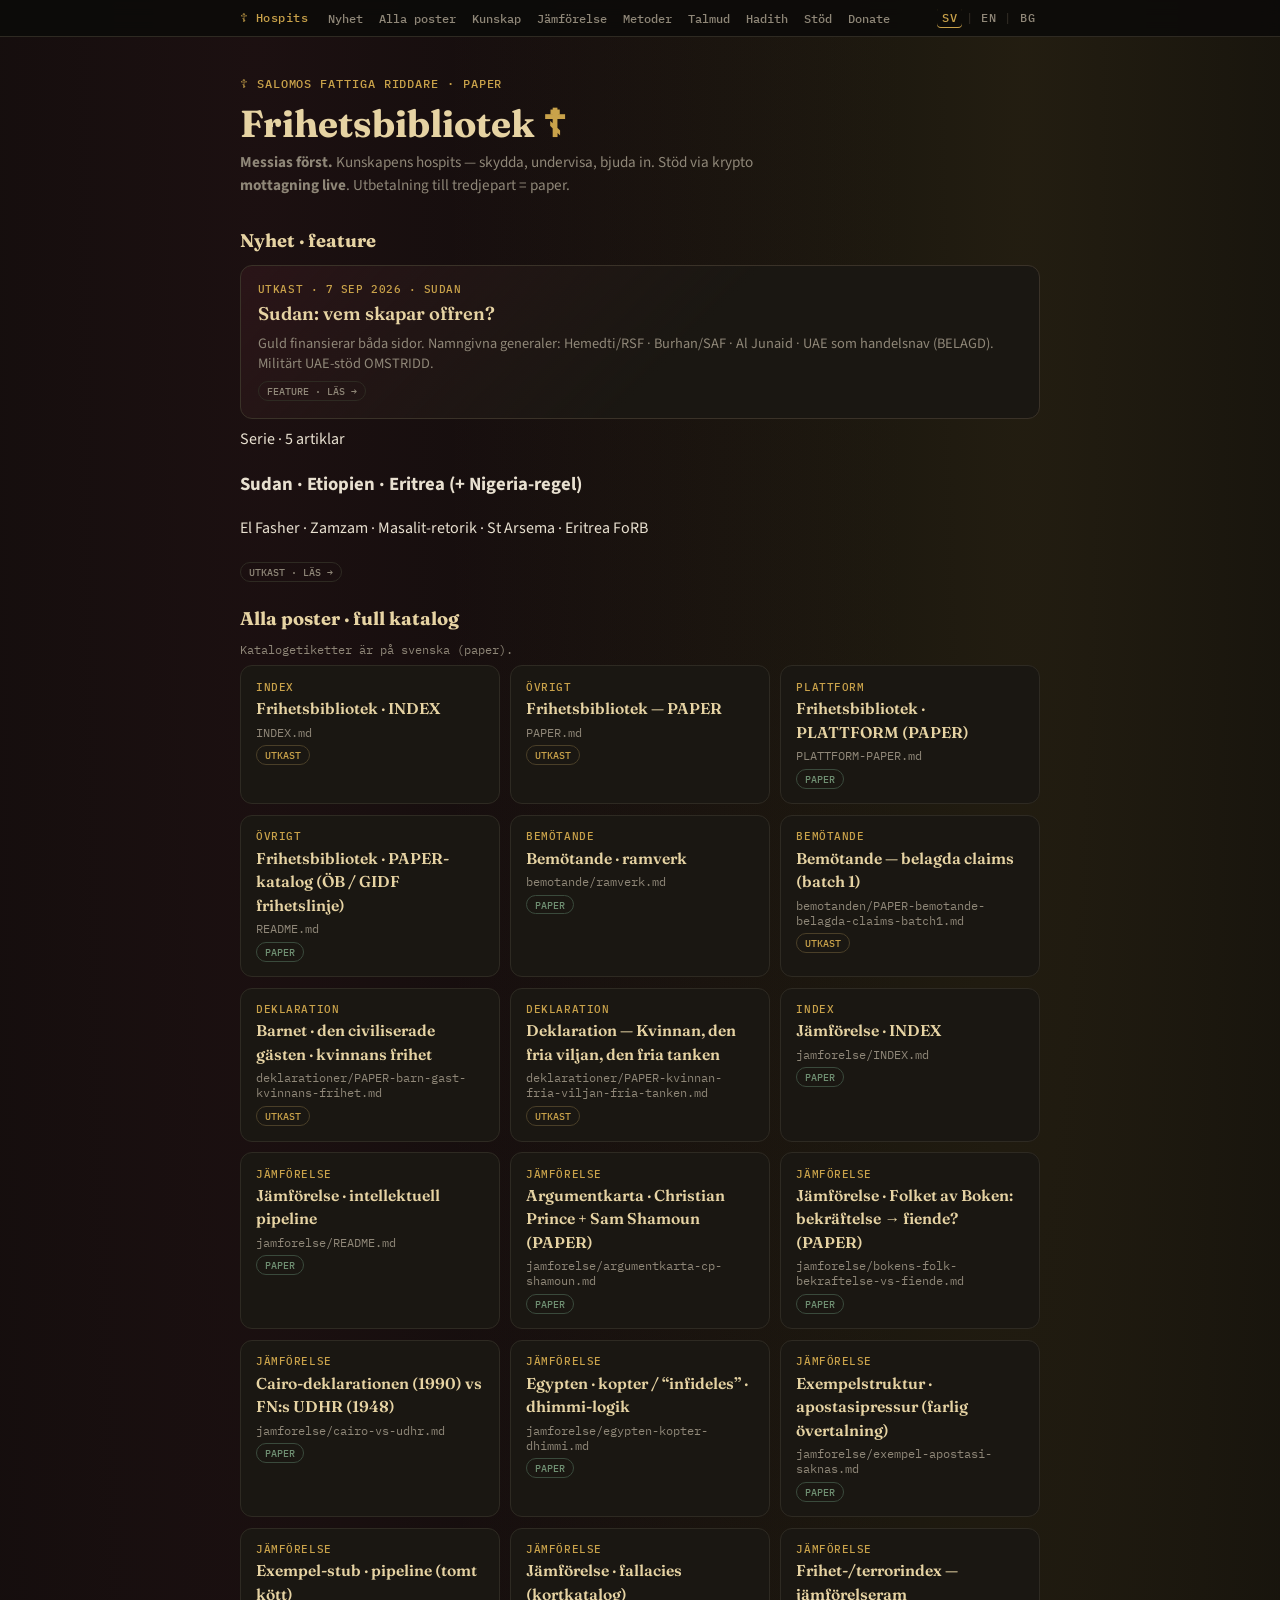
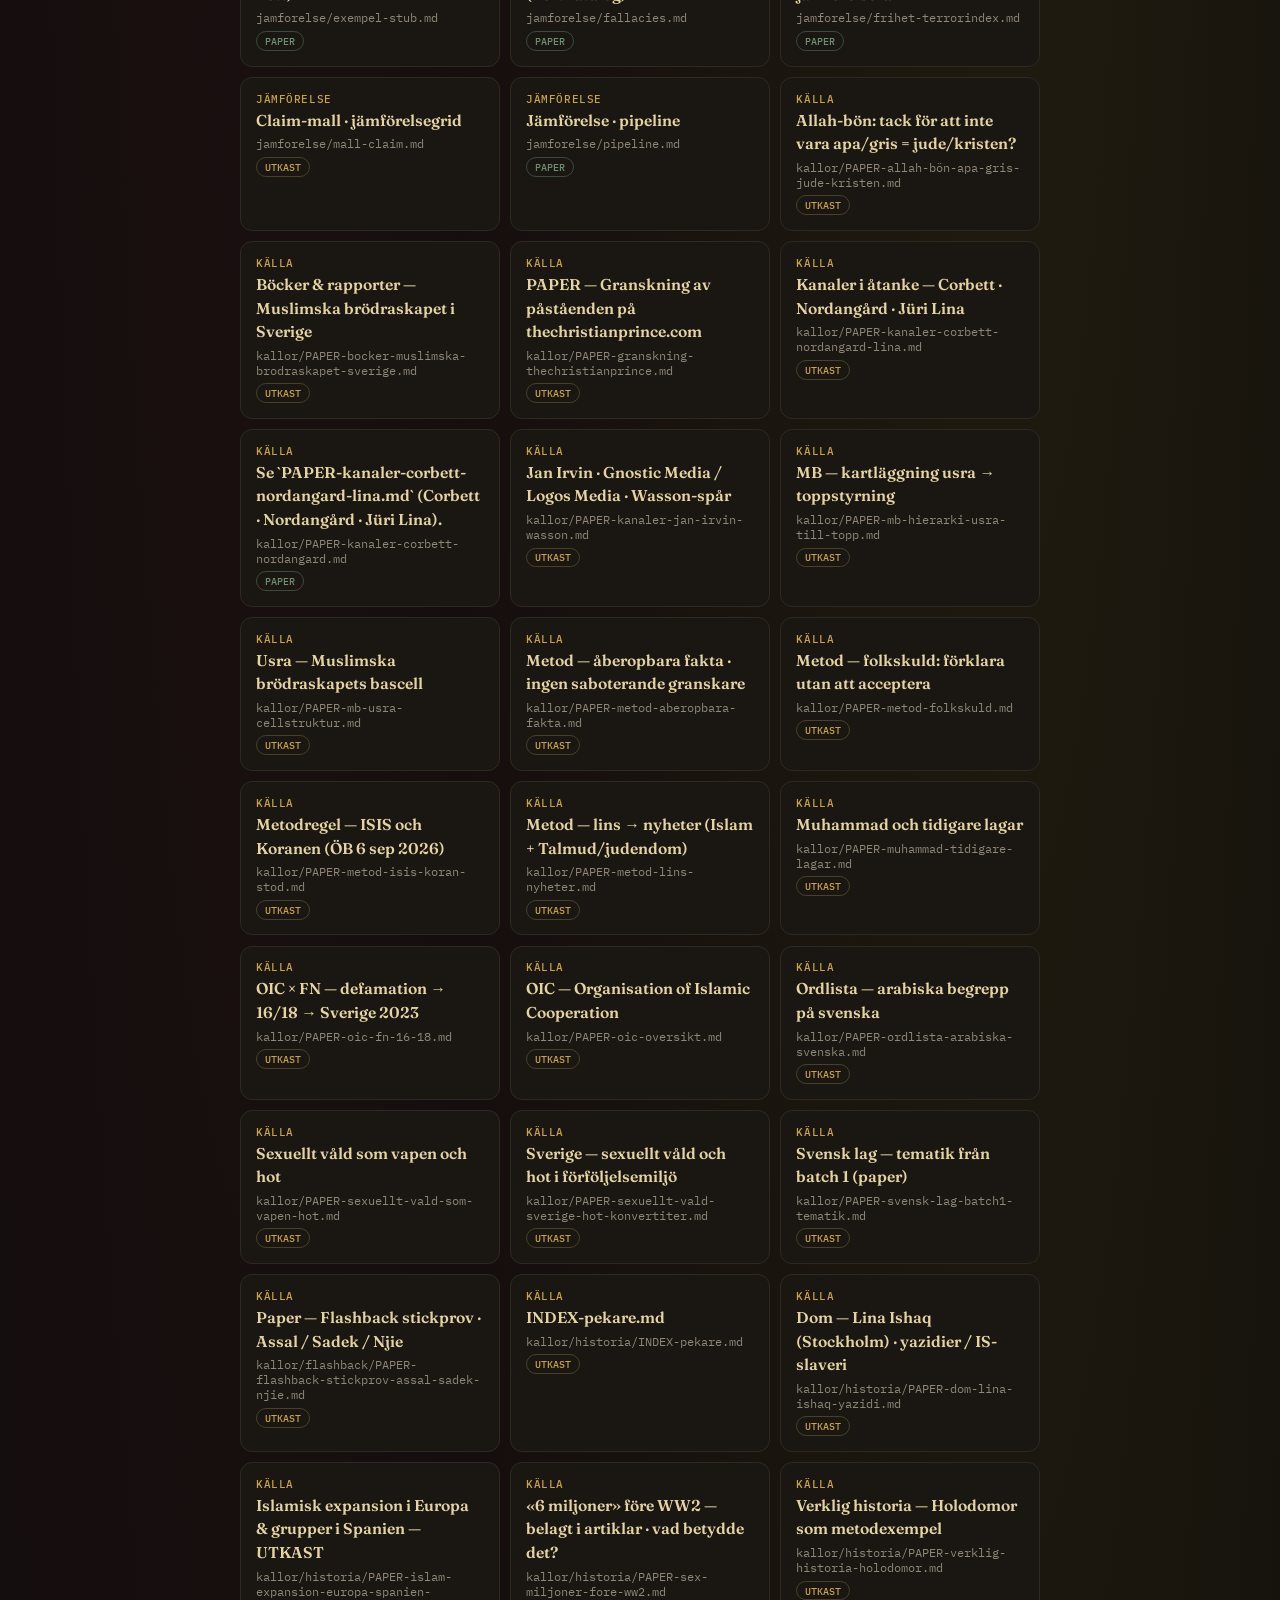
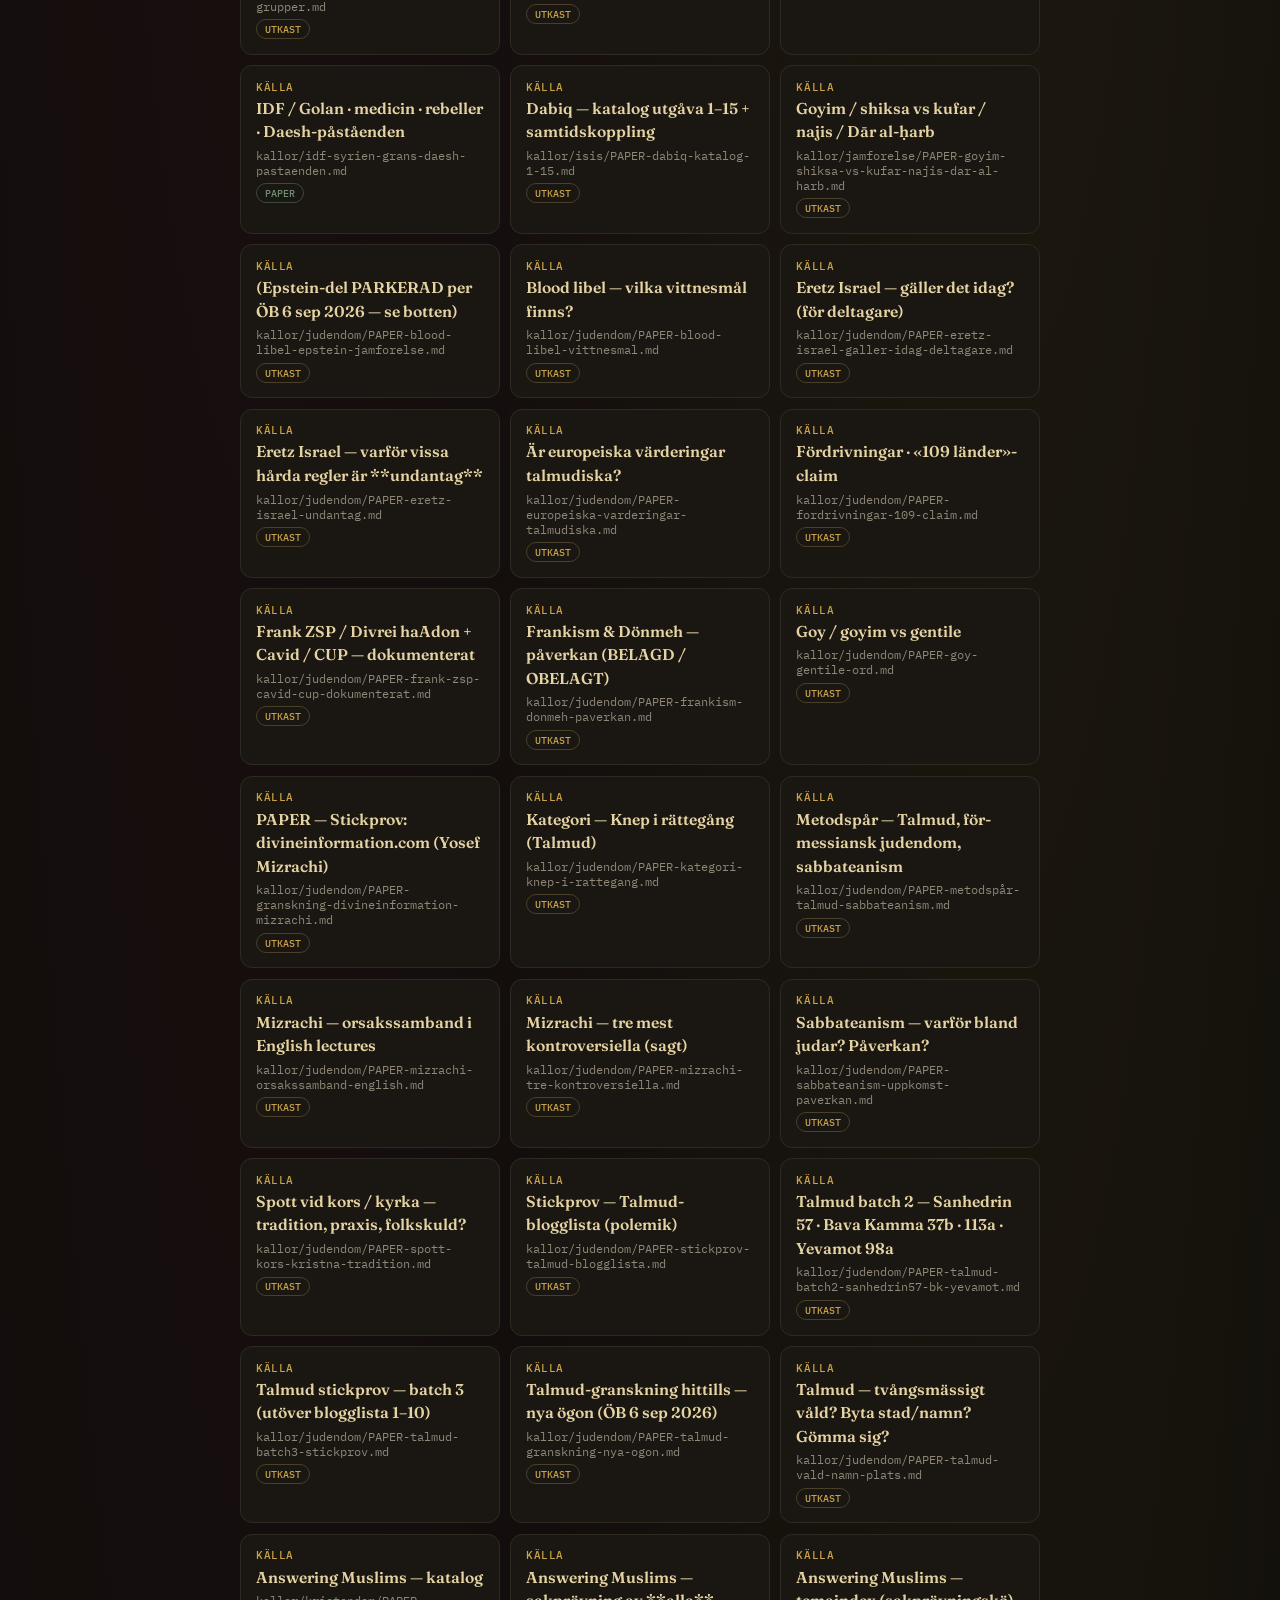
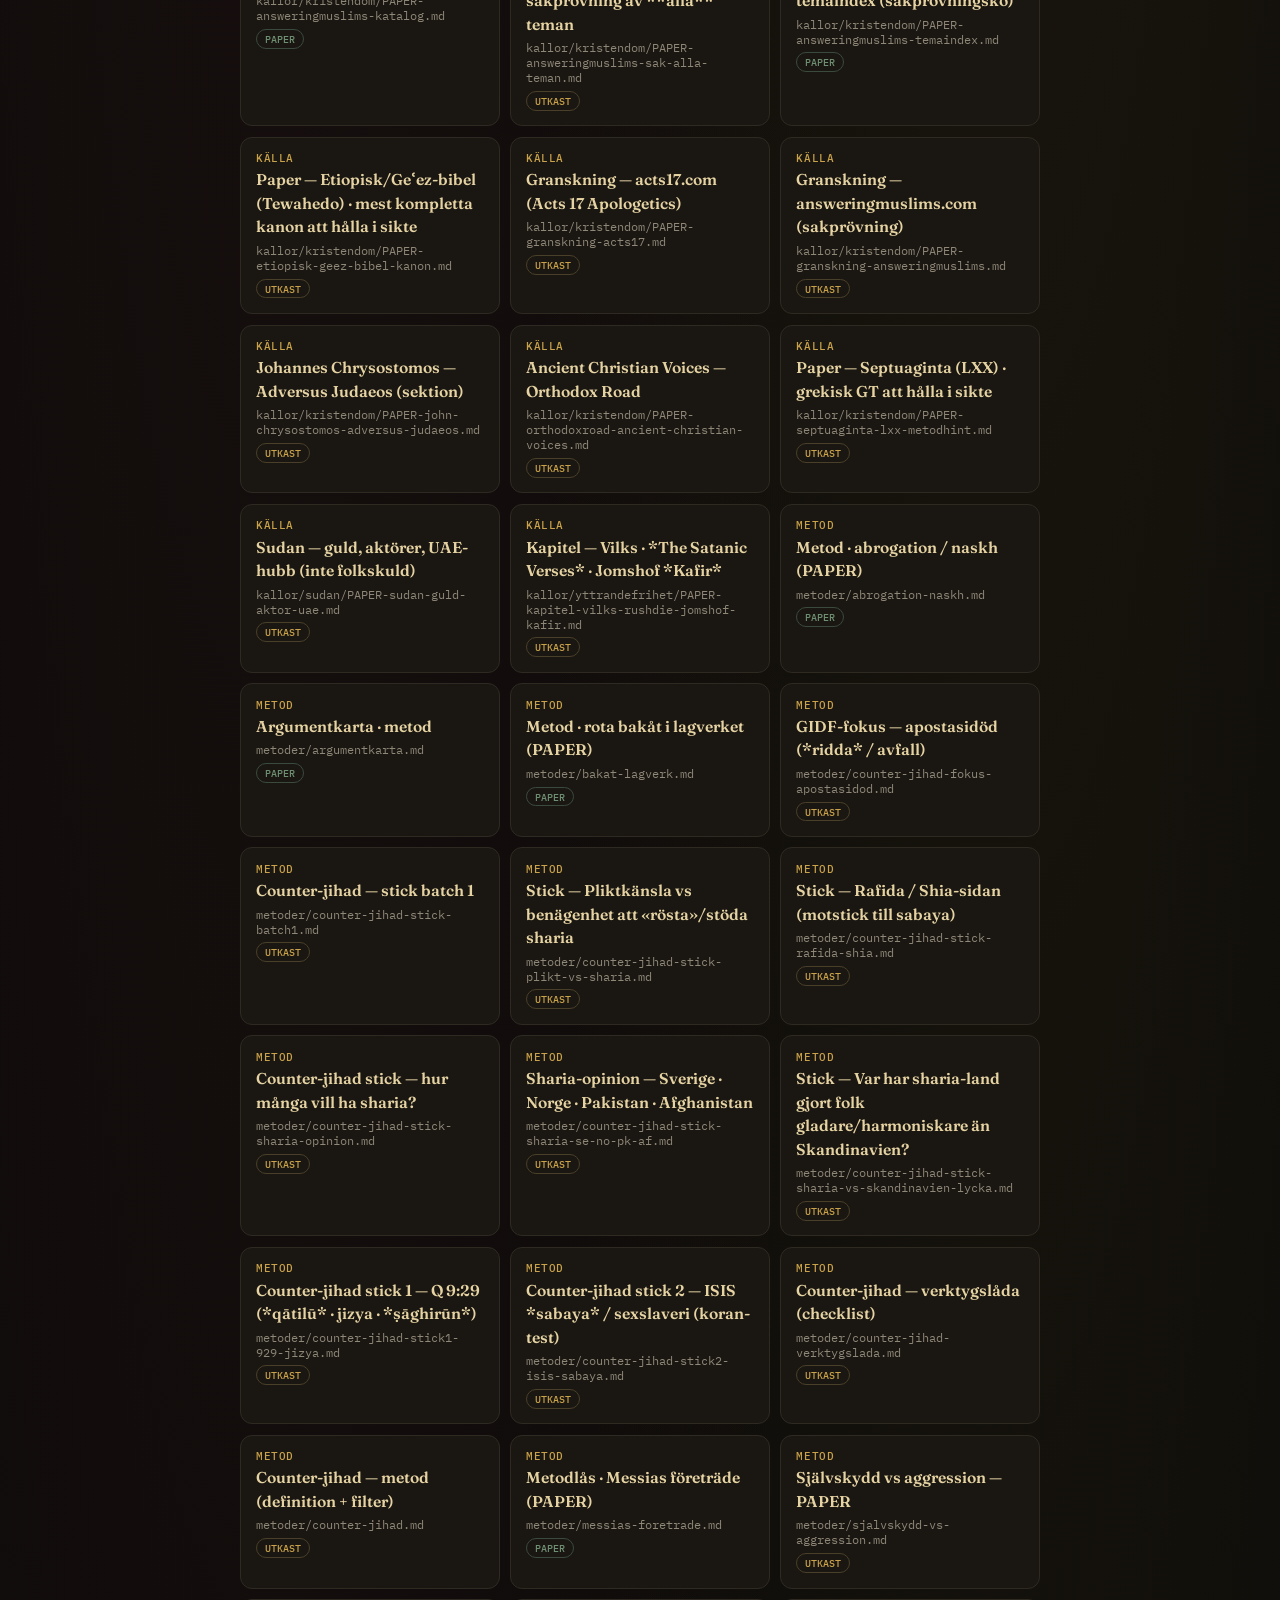
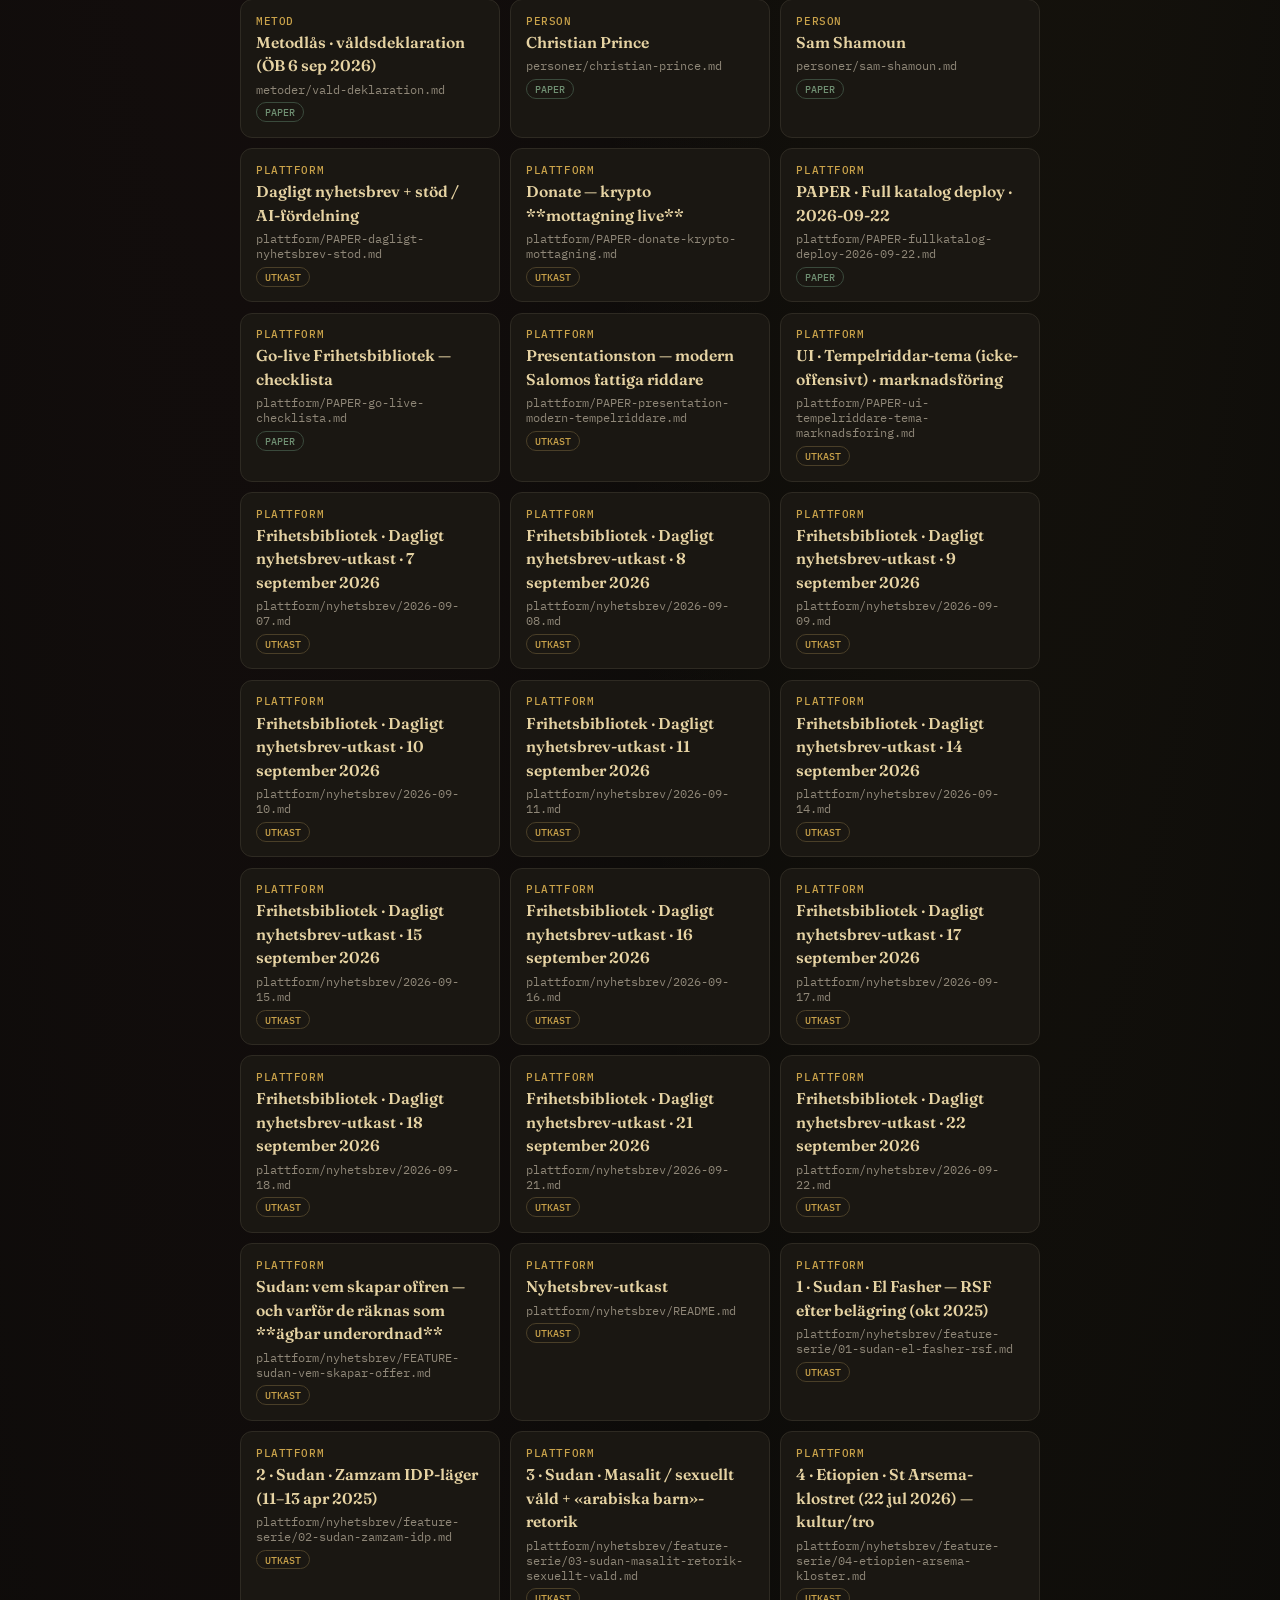
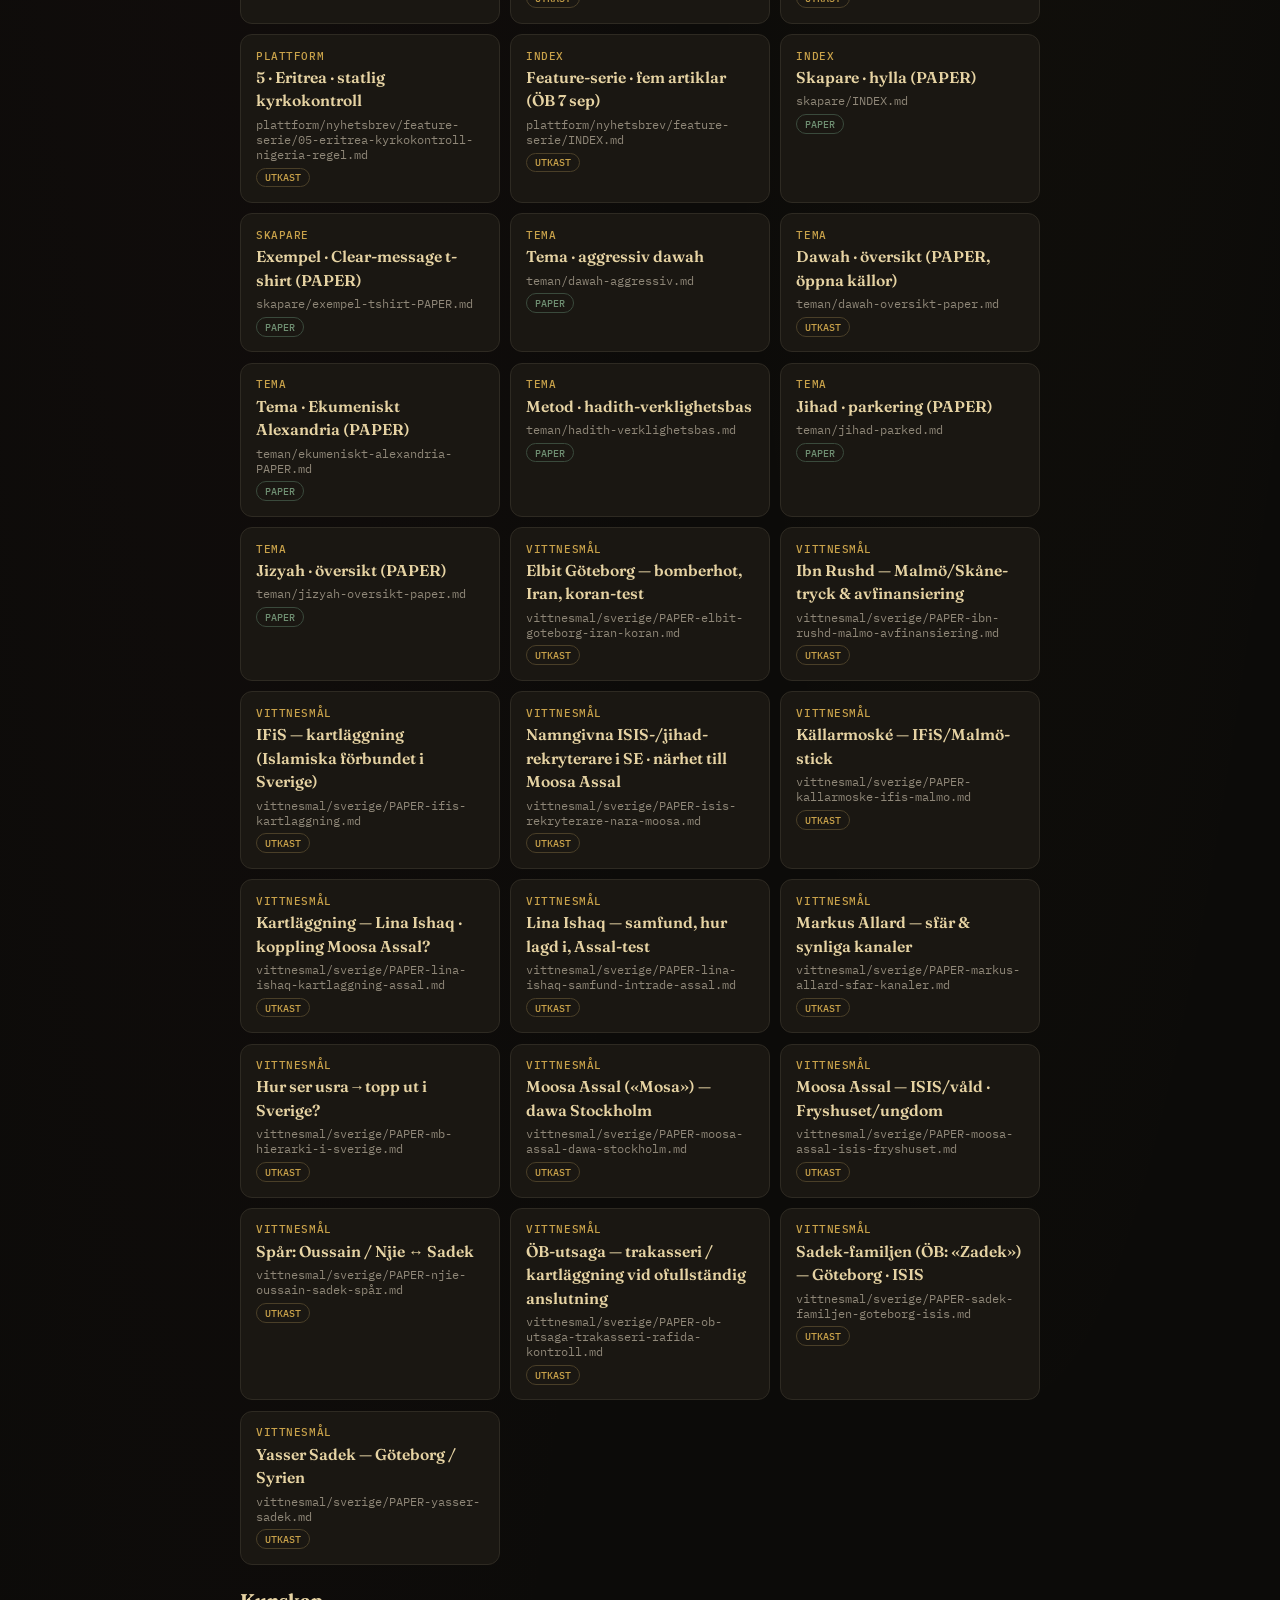
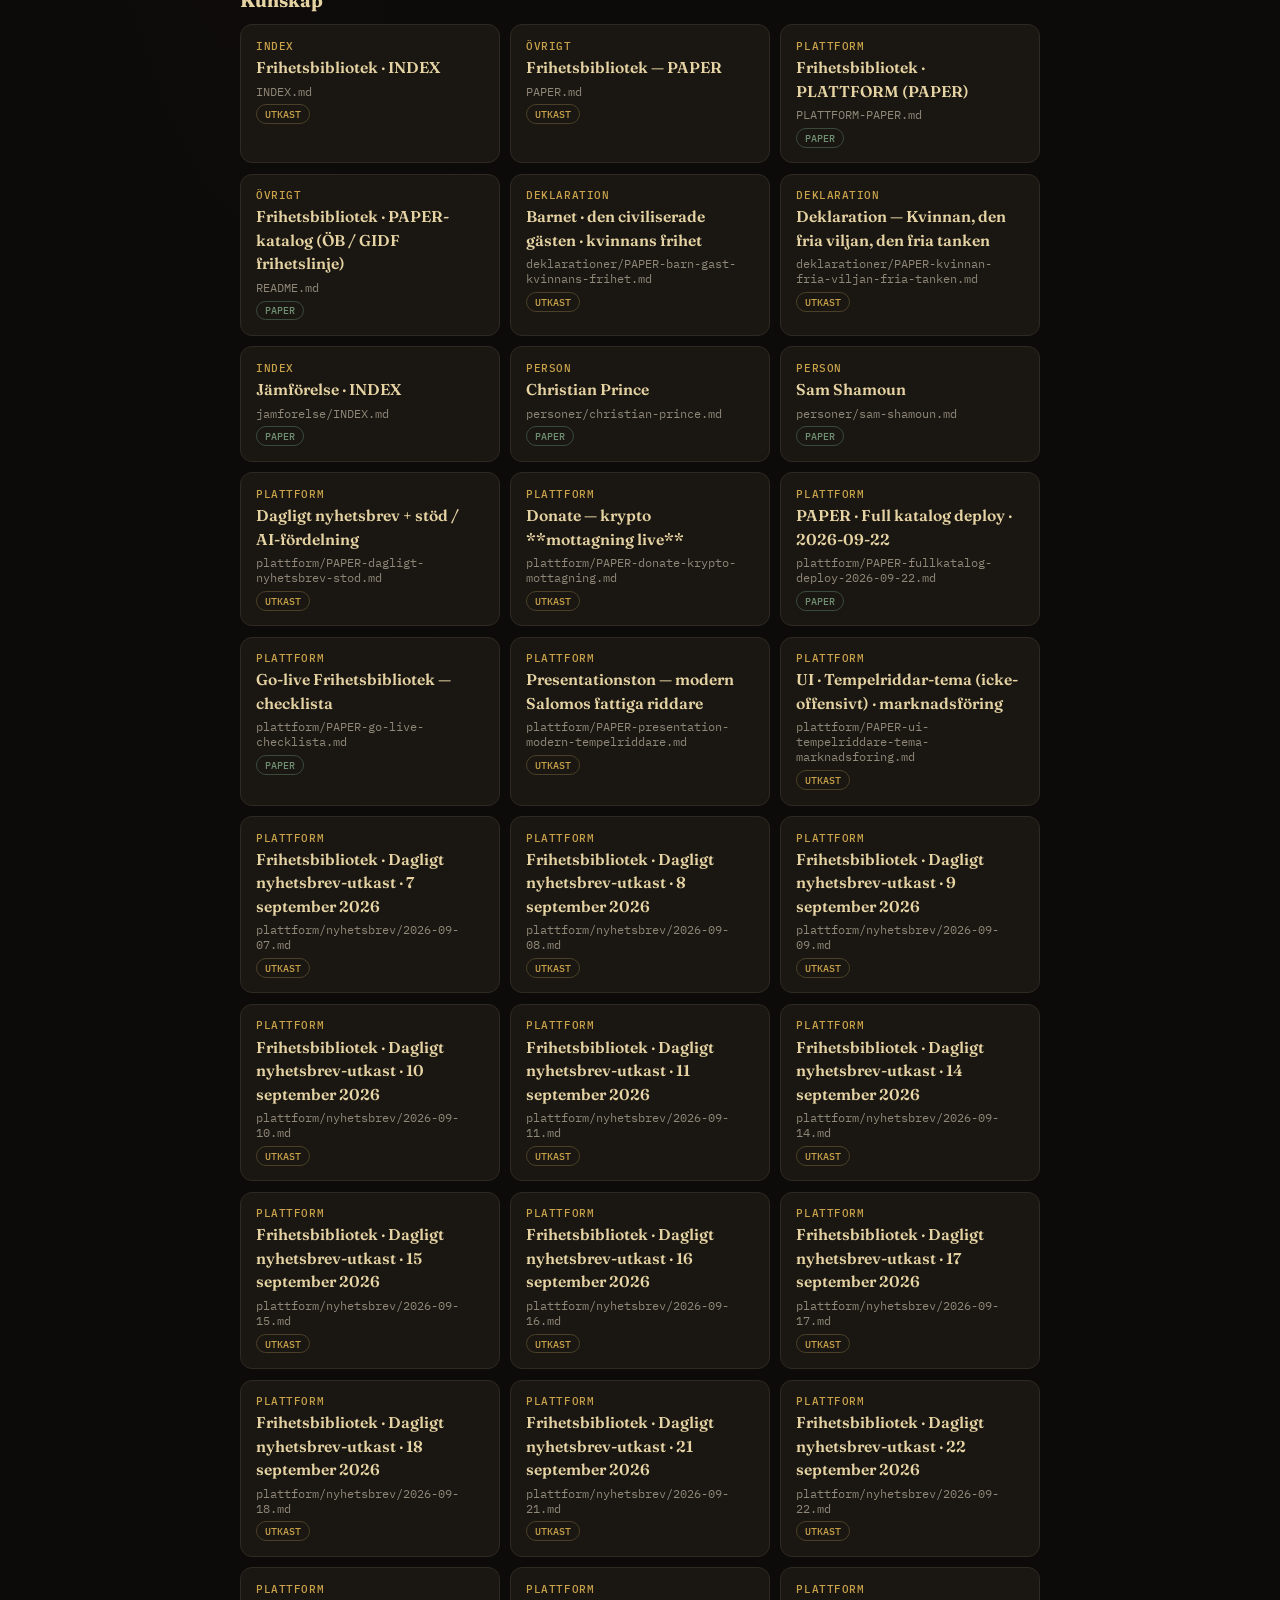
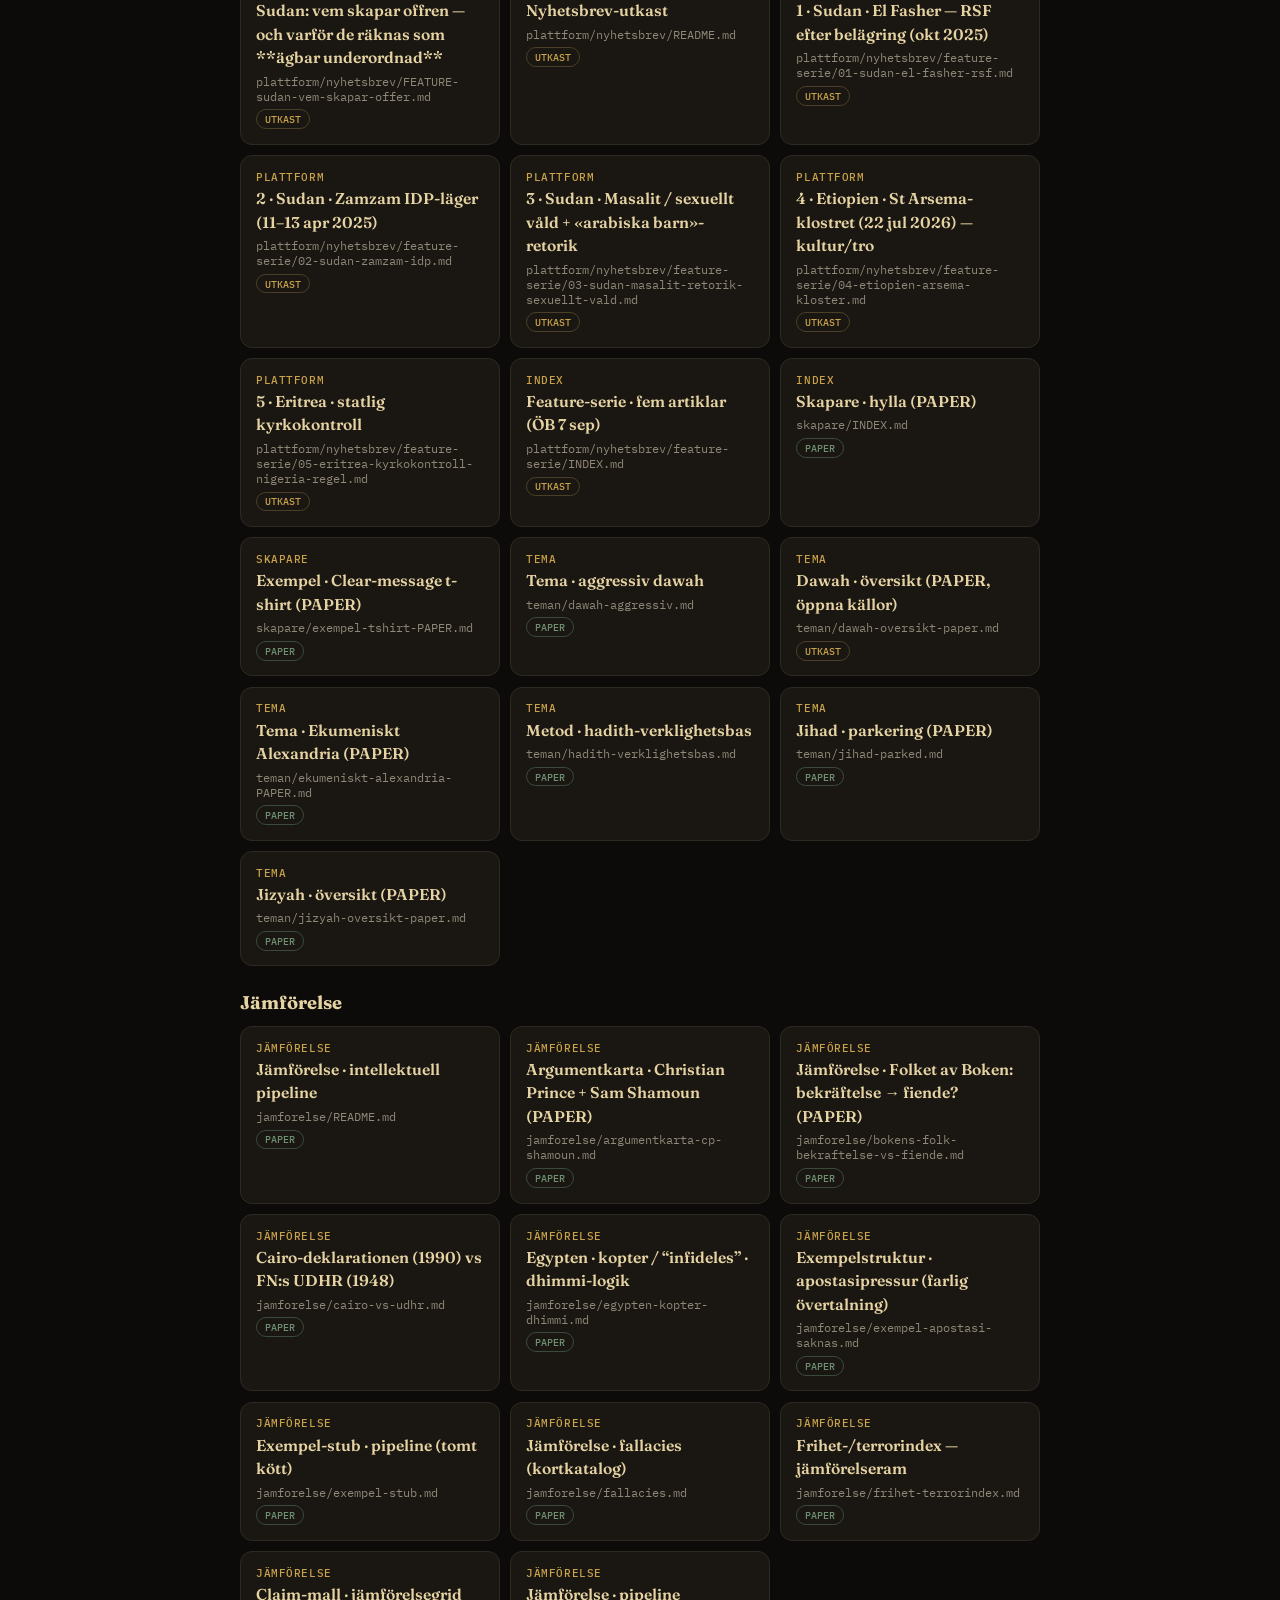
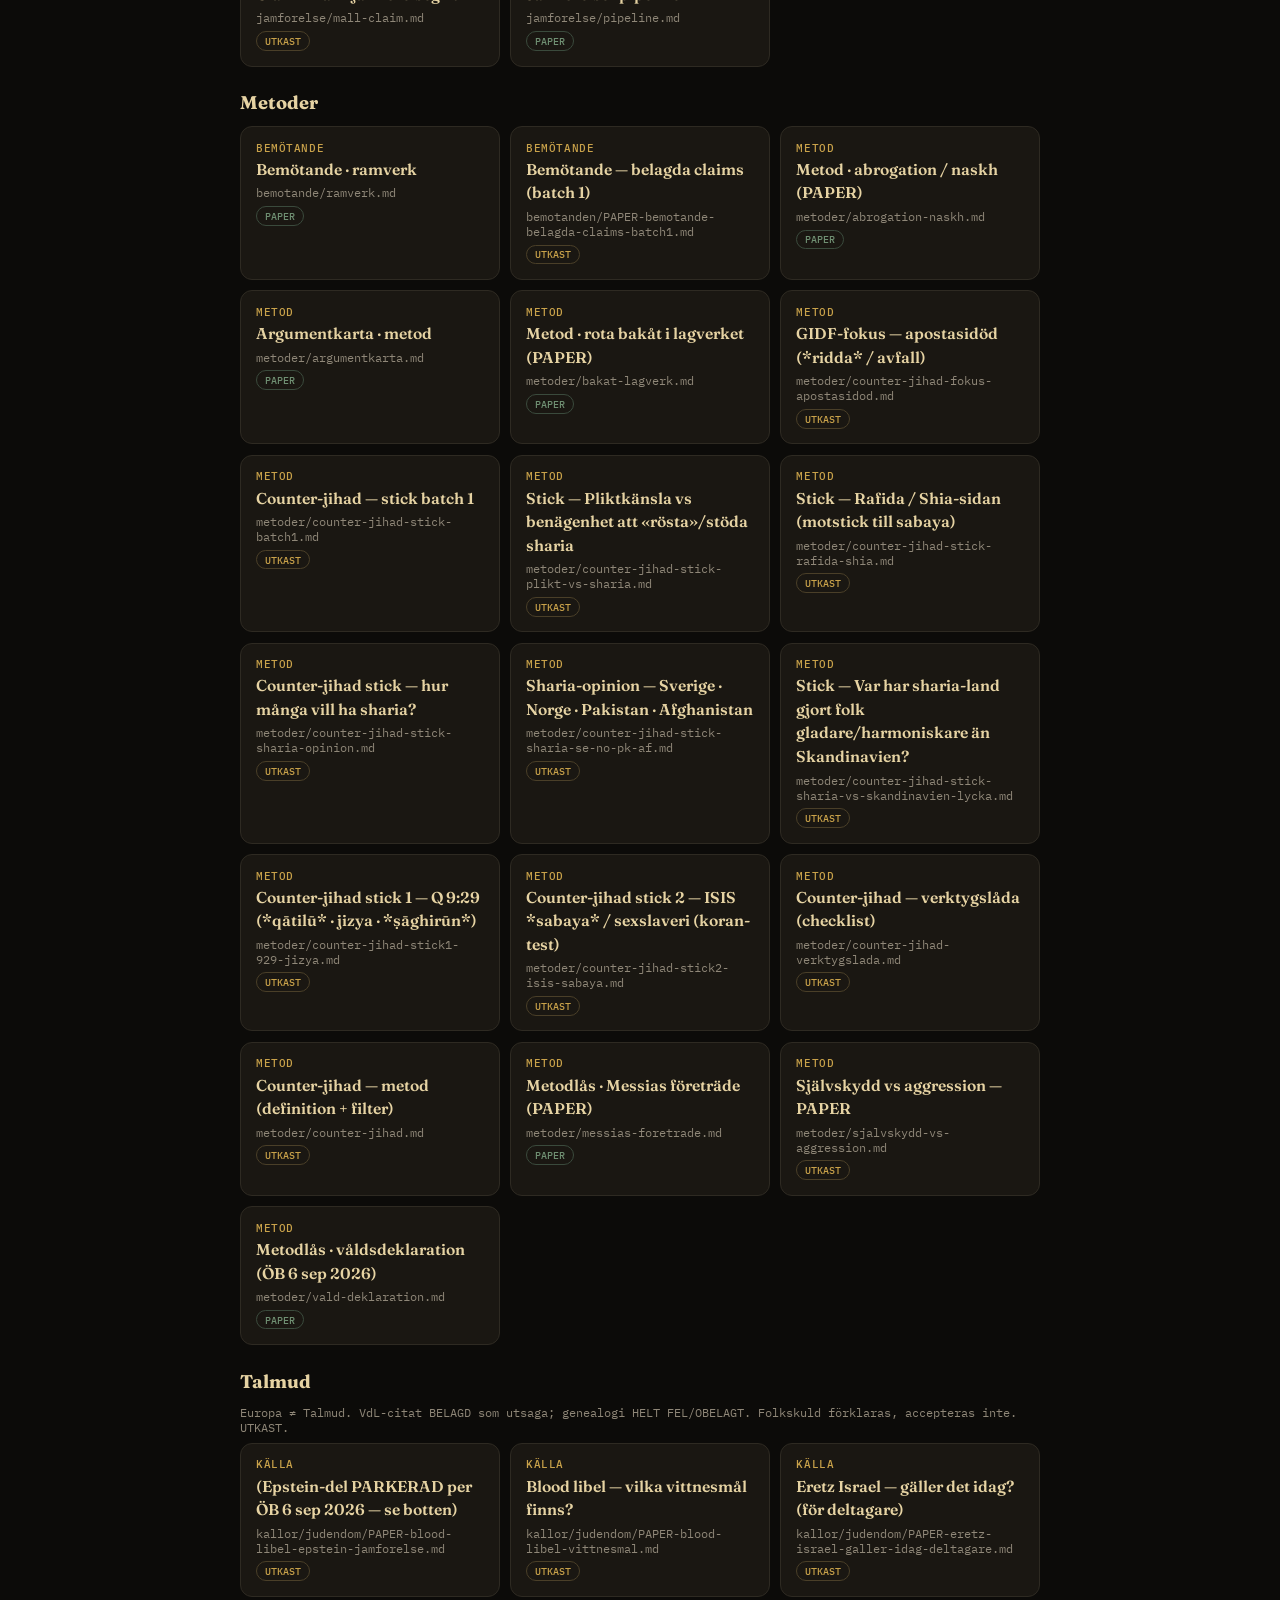
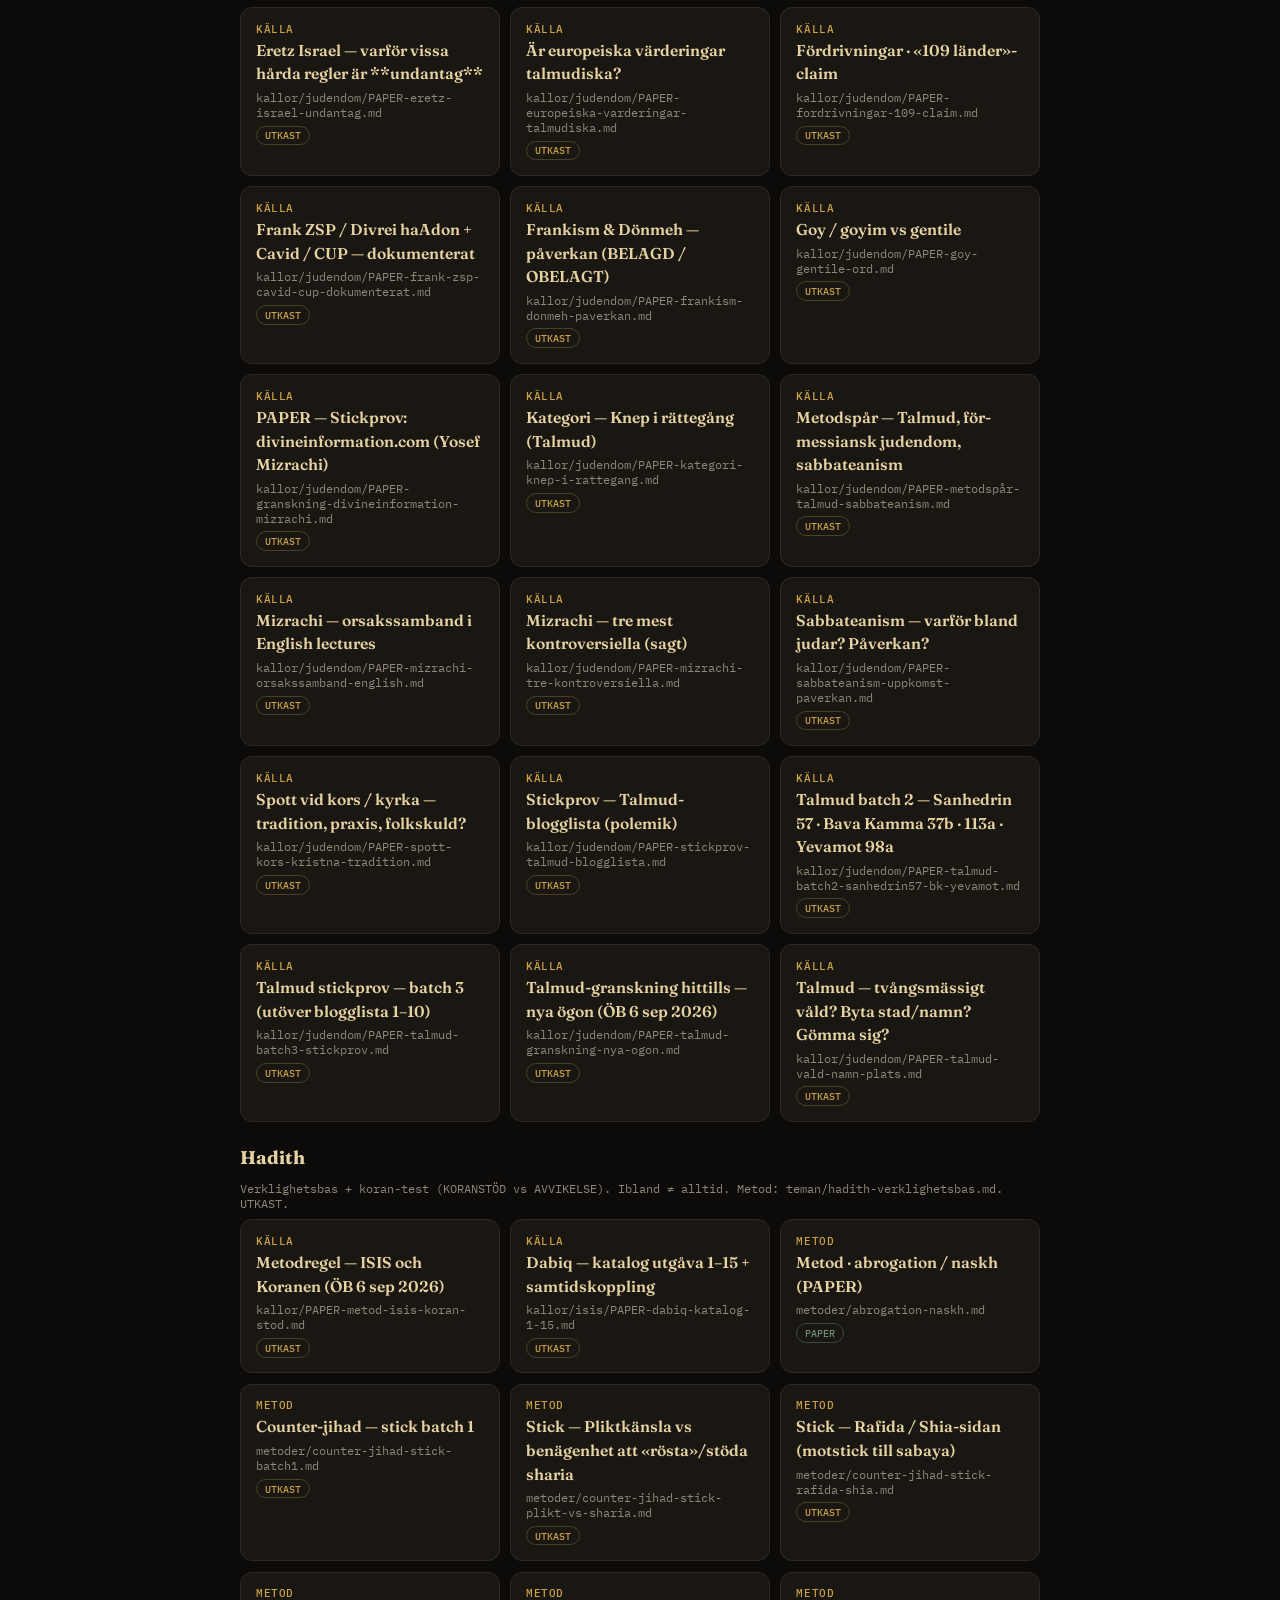
==== index.html @ 37bbaf96 "Add Talmud and Hadith nav sections with SV|EN|BG chrome Deploy #talmud/#hadith grids and i18n keys; " ====
<!DOCTYPE html>
<html lang="sv">
<head>
  <meta charset="UTF-8" />
  <meta name="viewport" content="width=device-width, initial-scale=1" />
  <title data-i18n-doc="doc.title">Frihetsbibliotek · Hospits · PAPER</title>
  <meta name="description" data-i18n-content="meta.description" content="Kunskapens hospits — Messias först. Salomos fattiga riddare. Krypto-mottagning live (BTC/ETH/LTC). Utbetalning till tredjepart paper." />
  <link href="https://fonts.googleapis.com/css2?family=Fraunces:opsz,wght@9..144,600;700&family=IBM+Plex+Mono:wght@400;500&family=Source+Sans+3:wght@400;600&display=swap" rel="stylesheet" />
  <style>
    :root {
      --bg:#0c0b09; --stone:#17150f; --card:#1a1712; --gold:#c9a24a; --gold-soft:#e6d3a3;
      --ink:#e8e0d0; --mute:#8f8778; --line:#2e2a22; --wine:#5c2430; --ok:#6f8f72; --danger:#b85a4a;
    }
    * { box-sizing: border-box; }
    body {
      margin:0; color:var(--ink);
      font:400 16px/1.5 "Source Sans 3", sans-serif;
      background:
        radial-gradient(ellipse at 20% 0%, rgba(92,36,48,.2), transparent 45%),
        radial-gradient(ellipse at 80% 0%, rgba(201,162,74,.12), transparent 40%),
        var(--bg);
      padding-bottom:3rem;
    }
    a { color:var(--gold-soft); text-decoration:none; }
    a:hover { text-decoration:underline; }
    .stamp { font:500 .72rem "IBM Plex Mono", monospace; color:var(--gold); letter-spacing:.08em; text-transform:uppercase; }
    h1 { font-family:Fraunces,serif; color:var(--gold-soft); margin:.25rem 0; font-size:clamp(1.7rem,4vw,2.35rem); line-height:1.1; }
    h2 { font-family:Fraunces,serif; color:var(--gold-soft); font-size:1.15rem; margin:0 0 .6rem; }
    .mute,.lede { color:var(--mute); }
    .lede { max-width:36rem; margin:.45rem 0 0; font-size:.95rem; }
    nav.top { position:sticky; top:0; z-index:20; backdrop-filter:blur(8px); background:rgba(12,11,9,.92); border-bottom:1px solid var(--line); }
    nav.top .inner { max-width:52rem; margin:0 auto; padding:.5rem 1rem; display:flex; gap:.5rem 1rem; align-items:center; flex-wrap:wrap; }
    nav.top .brand { font:500 .75rem "IBM Plex Mono", monospace; color:var(--gold); letter-spacing:.04em; margin-right:.25rem; }
    nav.top a { font:500 .78rem "IBM Plex Mono", monospace; color:var(--mute); }
    nav.top a:hover { color:var(--gold-soft); text-decoration:none; }
    .lang-switch {
      margin-left:auto; display:inline-flex; align-items:center; gap:.15rem;
      font:500 .72rem "IBM Plex Mono", monospace; letter-spacing:.04em;
    }
    .lang-sep { color:var(--line); user-select:none; padding:0 .05rem; }
    .lang-btn {
      background:transparent; border:0; color:var(--mute); cursor:pointer;
      font:inherit; letter-spacing:.06em; padding:.15rem .3rem; border-radius:4px;
    }
    .lang-btn:hover { color:var(--gold-soft); }
    .lang-btn.is-active { color:var(--gold); box-shadow:inset 0 -1px 0 var(--gold); }
    .hero, section.block { max-width:52rem; margin:0 auto; padding:1.4rem 1rem 0; }
    .hero { padding-top:1.75rem; padding-bottom:.5rem; }
    .ox { color:var(--gold); }
    .grid { display:grid; gap:.65rem; grid-template-columns:repeat(auto-fill,minmax(15rem,1fr)); margin-top:.35rem; }
    article.card {
      background:var(--card); border:1px solid var(--line); border-radius:12px;
      padding:.85rem .95rem; min-height:5.5rem;
    }
    article.card .typ { font:500 .68rem "IBM Plex Mono", monospace; color:var(--gold); letter-spacing:.05em; text-transform:uppercase; }
    article.card h3 { font-family:Fraunces,serif; color:var(--gold-soft); font-size:.98rem; margin:.2rem 0 .25rem; font-weight:600; }
    article.card p { margin:0; color:var(--mute); font-size:.86rem; }
    .meta { font:400 .72rem "IBM Plex Mono", monospace !important; }
    .badge {
      display:inline-block; margin-top:.35rem; border:1px solid var(--line);
      color:var(--mute); border-radius:999px; padding:.12rem .5rem;
      font:500 .65rem "IBM Plex Mono", monospace;
    }
    .badge.paper { color:var(--ok); border-color:#3a4a3c; }
    .badge.utkast { color:var(--gold); border-color:#4a3f28; }
    .empty { color:var(--mute); font-size:.88rem; }
    footer.site { max-width:52rem; margin:2rem auto 0; padding:1rem; border-top:1px solid var(--line); color:var(--mute); font-size:.8rem; }
    footer.site .stamp { margin-bottom:.35rem; }
    .katalog-note { font:400 .72rem "IBM Plex Mono", monospace; color:var(--mute); margin:.15rem 0 .5rem; }

    a.feature-card { display:block; text-decoration:none; color:inherit; }
    a.feature-card:hover { border-color:var(--gold); text-decoration:none; }
    a.feature-card:hover h3 { text-decoration:underline; }
    .feature-wrap { margin-top:.5rem; }
    article.card.feature {
      border-color:#3a3228; background:linear-gradient(135deg, rgba(92,36,48,.22), var(--card) 55%);
      min-height:auto; padding:1rem 1.05rem;
    }
    article.card.feature h3 { font-size:1.15rem; margin:.25rem 0 .4rem; }
    article.card.feature p { font-size:.9rem; line-height:1.45; }
  </style>
</head>
<body>
  <nav class="top" data-i18n-aria="nav.aria" aria-label="Navigering">
    <div class="inner">
      <span class="brand" data-i18n="nav.brand">☦ Hospits</span>
      <a href="frihet-sudan-guld.html" data-i18n="nav.nyhet">Nyhet</a>
      <a href="#alla-poster" data-i18n="nav.alla">Alla poster</a>
      <a href="#kunskap" data-i18n="nav.kunskap">Kunskap</a>
      <a href="#jamforelse" data-i18n="nav.jamforelse">Jämförelse</a>
      <a href="#metoder" data-i18n="nav.metoder">Metoder</a>
      <a href="#talmud" data-i18n="nav.talmud">Talmud</a>
      <a href="#hadith" data-i18n="nav.hadith">Hadith</a>
      <a href="#stod" data-i18n="nav.stod">Stöd</a>
      <a href="#donate" data-i18n="nav.donate">Donate</a>
    </div>
  </nav>

  <header class="hero">
    <p class="stamp" data-i18n="hero.stamp">☦ Salomos fattiga riddare · PAPER</p>
    <h1><span data-i18n="hero.title">Frihetsbibliotek</span> <span class="ox">☦</span></h1>
    <p class="lede" data-i18n-html="hero.lede"><b>Messias först.</b> Kunskapens hospits — skydda, undervisa, bjuda in. Stöd via krypto <b>mottagning live</b>. Utbetalning till tredjepart = paper.</p>
  </header>

  <section class="block feature-wrap" id="nyhet">
    <h2 data-i18n="section.nyhet">Nyhet · feature</h2>
    <a class="feature-card" href="frihet-sudan-guld.html">
      <article class="card feature">
        <div class="typ" data-i18n="feature.typ">UTKAST · 7 sep 2026 · Sudan</div>
        <h3 data-i18n="feature.title">Sudan: vem skapar offren?</h3>
        <p data-i18n="feature.body">Guld finansierar båda sidor. Namngivna generaler: Hemedti/RSF · Burhan/SAF · Al Junaid · UAE som handelsnav (BELAGD). Militärt UAE-stöd OMSTRIDD.</p>
        <span class="badge" data-i18n="feature.badge">FEATURE · LÄS →</span>
      </article>
    </a>
    <a class="feature-card" href="feature/index.html" style="margin-top:.5rem;display:block">
      <div class="typ" data-i18n="series.typ">Serie · 5 artiklar</div>
      <h3 data-i18n="series.title">Sudan · Etiopien · Eritrea (+ Nigeria-regel)</h3>
      <p data-i18n="series.body">El Fasher · Zamzam · Masalit-retorik · St Arsema · Eritrea FoRB</p>
      <span class="badge" data-i18n="series.badge">UTKAST · LÄS →</span>
    </a>
  </section>

  <section class="block" id="alla-poster">
    <h2 data-i18n="section.alla">Alla poster · full katalog</h2>
    <p class="katalog-note" data-i18n="footer.katalogNote">Katalogetiketter är på svenska (paper).</p>
    <div class="grid" id="grid-alla-poster"><p class="empty" data-i18n="empty.loading">laddar…</p></div>
  </section>

  <section class="block" id="kunskap">
    <h2 data-i18n="section.kunskap">Kunskap</h2>
    <div class="grid" id="grid-kunskap"><p class="empty" data-i18n="empty.loading">laddar…</p></div>
  </section>

  <section class="block" id="jamforelse">
    <h2 data-i18n="section.jamforelse">Jämförelse</h2>
    <div class="grid" id="grid-jamforelse"><p class="empty" data-i18n="empty.loading">laddar…</p></div>
  </section>

  <section class="block" id="metoder">
    <h2 data-i18n="section.metoder">Metoder</h2>
    <div class="grid" id="grid-metoder"><p class="empty" data-i18n="empty.loading">laddar…</p></div>
  </section>

  <section class="block" id="talmud">
    <h2 data-i18n="section.talmud">Talmud</h2>
    <p class="katalog-note" data-i18n="note.talmud">Europa ≠ Talmud. VdL-citat BELAGD som utsaga; genealogi HELT FEL/OBELAGT. Folkskuld förklaras, accepteras inte. UTKAST.</p>
    <div class="grid" id="grid-talmud"><p class="empty" data-i18n="empty.loading">laddar…</p></div>
  </section>

  <section class="block" id="hadith">
    <h2 data-i18n="section.hadith">Hadith</h2>
    <p class="katalog-note" data-i18n="note.hadith">Verklighetsbas + koran-test (KORANSTÖD vs AVVIKELSE). Ibland ≠ alltid. Metod: teman/hadith-verklighetsbas.md. UTKAST.</p>
    <div class="grid" id="grid-hadith"><p class="empty" data-i18n="empty.loading">laddar…</p></div>
  </section>

  <section class="block" id="stod"><span id="donate" hidden></span>
    <h2 data-i18n="section.stod">Stöd · mottagning</h2>
    <p class="mute" style="margin:0 0 .6rem;font-size:.9rem;" data-i18n="stod.lede">Stöd kunskapens hospits / akut behov. Self-custody ÖB. Fel nät = risk. Utbetalning till tredjepart = separat spår.</p>
    <div class="grid">
      <article class="card">
        <div class="typ">Bitcoin</div>
        <h3>BTC</h3>
        <p class="meta" style="word-break:break-all;user-select:all;">bc1qnyg2h9dq5uqfy770ghuj4enc6t7rwsmw95yy3e</p>
        <span class="badge">BECH32</span>
      </article>
      <article class="card">
        <div class="typ">Ethereum</div>
        <h3 data-i18n="stod.eth">ETH · mainnet</h3>
        <p class="meta" style="word-break:break-all;user-select:all;">0xcAc9257112E5e3D597f6a36dEA6De1136D7F5d30</p>
        <span class="badge">ERC-20 OK</span>
      </article>
      <article class="card">
        <div class="typ">Litecoin</div>
        <h3>LTC</h3>
        <p class="meta" style="word-break:break-all;user-select:all;">LfsnY3Hrbk5m7PoG52SS9qhS8zGZnZMPTk</p>
        <span class="badge">LITECOIN</span>
      </article>
    </div>
  </section>

  <footer class="site">
    <p class="stamp" data-i18n="footer.stamp">☦ Messias först · icke-våld · krypto-mottagning live · utbetalning paper</p>
    <p class="mute" id="load-meta" data-i18n="footer.loading">katalog…</p>
  </footer>

  <script src="i18n.js"></script>
  <script>
    function esc(s){
      return String(s??'').replace(/[&<>"']/g, c => ({'&':'&amp;','<':'&lt;','>':'&gt;','"':'&quot;',"'":'&#39;'}[c]));
    }
    function typLabel(t){
      if (window.FrihetI18n) return FrihetI18n.typLabel(t);
      return ({person:'Person',tema:'Tema',metod:'Metod',jamforelse:'Jämförelse',plattform:'Plattform',bemotande:'Bemötande',skapare:'Skapare',kalla:'Källa',deklaration:'Deklaration',vittnesmal:'Vittnesmål',index:'Index','övrigt':'Övrigt'}[t] || t || 'post');
    }
    function statusClass(st){
      st = String(st||'paper').toLowerCase();
      return st === 'utkast' ? 'utkast' : (st === 'paper' ? 'paper' : '');
    }
    function card(p){
      const st = (p.status||'paper');
      return `<article class="card"><div class="typ">${esc(typLabel(p.typ))}</div>
        <h3>${esc(p.etikett||p.id||'')}</h3>
        <p class="meta">${esc(p.fil||'')}</p>
        <span class="badge ${statusClass(st)}">${esc(String(st).toUpperCase())}</span></article>`;
    }
    const INLINE = {"status":"PAPER","uppdaterad":"2026-09-22","poster":[{"id":"index","typ":"index","fil":"INDEX.md","status":"utkast","etikett":"Frihetsbibliotek · INDEX"},{"id":"paper","typ":"övrigt","fil":"PAPER.md","status":"utkast","etikett":"Frihetsbibliotek — PAPER"},{"id":"plattform-paper","typ":"plattform","fil":"PLATTFORM-PAPER.md","status":"paper","etikett":"Frihetsbibliotek · PLATTFORM (PAPER)"},{"id":"readme","typ":"övrigt","fil":"README.md","status":"paper","etikett":"Frihetsbibliotek · PAPER-katalog (ÖB / GIDF frihetslinje)"},{"id":"bemotande-ramverk","typ":"bemotande","fil":"bemotande/ramverk.md","status":"paper","etikett":"Bemötande · ramverk"},{"id":"bemotanden-paper-bemotande-belagda-claims-batch1","typ":"bemotande","fil":"bemotanden/PAPER-bemotande-belagda-claims-batch1.md","status":"utkast","etikett":"Bemötande — belagda claims (batch 1)"},{"id":"deklarationer-paper-barn-gast-kvinnans-frihet","typ":"deklaration","fil":"deklarationer/PAPER-barn-gast-kvinnans-frihet.md","status":"utkast","etikett":"Barnet · den civiliserade gästen · kvinnans frihet"},{"id":"deklarationer-paper-kvinnan-fria-viljan-fria-tanken","typ":"deklaration","fil":"deklarationer/PAPER-kvinnan-fria-viljan-fria-tanken.md","status":"utkast","etikett":"Deklaration — Kvinnan, den fria viljan, den fria tanken"},{"id":"jamforelse-index","typ":"index","fil":"jamforelse/INDEX.md","status":"paper","etikett":"Jämförelse · INDEX"},{"id":"jamforelse-readme","typ":"jamforelse","fil":"jamforelse/README.md","status":"paper","etikett":"Jämförelse · intellektuell pipeline"},{"id":"jamforelse-argumentkarta-cp-shamoun","typ":"jamforelse","fil":"jamforelse/argumentkarta-cp-shamoun.md","status":"paper","etikett":"Argumentkarta · Christian Prince + Sam Shamoun (PAPER)"},{"id":"jamforelse-bokens-folk-bekraftelse-vs-fiende","typ":"jamforelse","fil":"jamforelse/bokens-folk-bekraftelse-vs-fiende.md","status":"paper","etikett":"Jämförelse · Folket av Boken: bekräftelse → fiende? (PAPER)"},{"id":"jamforelse-cairo-vs-udhr","typ":"jamforelse","fil":"jamforelse/cairo-vs-udhr.md","status":"paper","etikett":"Cairo-deklarationen (1990) vs FN:s UDHR (1948)"},{"id":"jamforelse-egypten-kopter-dhimmi","typ":"jamforelse","fil":"jamforelse/egypten-kopter-dhimmi.md","status":"paper","etikett":"Egypten · kopter / “infideles” · dhimmi-logik"},{"id":"jamforelse-exempel-apostasi-saknas","typ":"jamforelse","fil":"jamforelse/exempel-apostasi-saknas.md","status":"paper","etikett":"Exempelstruktur · apostasipressur (farlig övertalning)"},{"id":"jamforelse-exempel-stub","typ":"jamforelse","fil":"jamforelse/exempel-stub.md","status":"paper","etikett":"Exempel-stub · pipeline (tomt kött)"},{"id":"jamforelse-fallacies","typ":"jamforelse","fil":"jamforelse/fallacies.md","status":"paper","etikett":"Jämförelse · fallacies (kortkatalog)"},{"id":"jamforelse-frihet-terrorindex","typ":"jamforelse","fil":"jamforelse/frihet-terrorindex.md","status":"paper","etikett":"Frihet-/terrorindex — jämförelseram"},{"id":"jamforelse-mall-claim","typ":"jamforelse","fil":"jamforelse/mall-claim.md","status":"utkast","etikett":"Claim-mall · jämförelsegrid"},{"id":"jamforelse-pipeline","typ":"jamforelse","fil":"jamforelse/pipeline.md","status":"paper","etikett":"Jämförelse · pipeline"},{"id":"kallor-paper-allah-bon-apa-gris-jude-kristen","typ":"kalla","fil":"kallor/PAPER-allah-bön-apa-gris-jude-kristen.md","status":"utkast","etikett":"Allah-bön: tack för att inte vara apa/gris = jude/kristen?"},{"id":"kallor-paper-bocker-muslimska-brodraskapet-sverige","typ":"kalla","fil":"kallor/PAPER-bocker-muslimska-brodraskapet-sverige.md","status":"utkast","etikett":"Böcker & rapporter — Muslimska brödraskapet i Sverige"},{"id":"kallor-paper-granskning-thechristianprince","typ":"kalla","fil":"kallor/PAPER-granskning-thechristianprince.md","status":"utkast","etikett":"PAPER — Granskning av påståenden på thechristianprince.com"},{"id":"kallor-paper-kanaler-corbett-nordangard-lina","typ":"kalla","fil":"kallor/PAPER-kanaler-corbett-nordangard-lina.md","status":"utkast","etikett":"Kanaler i åtanke — Corbett · Nordangård · Jüri Lina"},{"id":"kallor-paper-kanaler-corbett-nordangard","typ":"kalla","fil":"kallor/PAPER-kanaler-corbett-nordangard.md","status":"paper","etikett":"Se `PAPER-kanaler-corbett-nordangard-lina.md` (Corbett · Nordangård · Jüri Lina)."},{"id":"kallor-paper-kanaler-jan-irvin-wasson","typ":"kalla","fil":"kallor/PAPER-kanaler-jan-irvin-wasson.md","status":"utkast","etikett":"Jan Irvin · Gnostic Media / Logos Media · Wasson-spår"},{"id":"kallor-paper-mb-hierarki-usra-till-topp","typ":"kalla","fil":"kallor/PAPER-mb-hierarki-usra-till-topp.md","status":"utkast","etikett":"MB — kartläggning usra → toppstyrning"},{"id":"kallor-paper-mb-usra-cellstruktur","typ":"kalla","fil":"kallor/PAPER-mb-usra-cellstruktur.md","status":"utkast","etikett":"Usra — Muslimska brödraskapets bascell"},{"id":"kallor-paper-metod-aberopbara-fakta","typ":"kalla","fil":"kallor/PAPER-metod-aberopbara-fakta.md","status":"utkast","etikett":"Metod — åberopbara fakta · ingen saboterande granskare"},{"id":"kallor-paper-metod-folkskuld","typ":"kalla","fil":"kallor/PAPER-metod-folkskuld.md","status":"utkast","etikett":"Metod — folkskuld: förklara utan att acceptera"},{"id":"kallor-paper-metod-isis-koran-stod","typ":"kalla","fil":"kallor/PAPER-metod-isis-koran-stod.md","status":"utkast","etikett":"Metodregel — ISIS och Koranen (ÖB 6 sep 2026)"},{"id":"kallor-paper-metod-lins-nyheter","typ":"kalla","fil":"kallor/PAPER-metod-lins-nyheter.md","status":"utkast","etikett":"Metod — lins → nyheter (Islam + Talmud/judendom)"},{"id":"kallor-paper-muhammad-tidigare-lagar","typ":"kalla","fil":"kallor/PAPER-muhammad-tidigare-lagar.md","status":"utkast","etikett":"Muhammad och tidigare lagar"},{"id":"kallor-paper-oic-fn-16-18","typ":"kalla","fil":"kallor/PAPER-oic-fn-16-18.md","status":"utkast","etikett":"OIC × FN — defamation → 16/18 → Sverige 2023"},{"id":"kallor-paper-oic-oversikt","typ":"kalla","fil":"kallor/PAPER-oic-oversikt.md","status":"utkast","etikett":"OIC — Organisation of Islamic Cooperation"},{"id":"kallor-paper-ordlista-arabiska-svenska","typ":"kalla","fil":"kallor/PAPER-ordlista-arabiska-svenska.md","status":"utkast","etikett":"Ordlista — arabiska begrepp på svenska"},{"id":"kallor-paper-sexuellt-vald-som-vapen-hot","typ":"kalla","fil":"kallor/PAPER-sexuellt-vald-som-vapen-hot.md","status":"utkast","etikett":"Sexuellt våld som vapen och hot"},{"id":"kallor-paper-sexuellt-vald-sverige-hot-konvertiter","typ":"kalla","fil":"kallor/PAPER-sexuellt-vald-sverige-hot-konvertiter.md","status":"utkast","etikett":"Sverige — sexuellt våld och hot i förföljelsemiljö"},{"id":"kallor-paper-svensk-lag-batch1-tematik","typ":"kalla","fil":"kallor/PAPER-svensk-lag-batch1-tematik.md","status":"utkast","etikett":"Svensk lag — tematik från batch 1 (paper)"},{"id":"kallor-flashback-paper-flashback-stickprov-assal-sadek-njie","typ":"kalla","fil":"kallor/flashback/PAPER-flashback-stickprov-assal-sadek-njie.md","status":"utkast","etikett":"Paper — Flashback stickprov · Assal / Sadek / Njie"},{"id":"kallor-historia-index-pekare","typ":"kalla","fil":"kallor/historia/INDEX-pekare.md","status":"utkast","etikett":"INDEX-pekare.md"},{"id":"kallor-historia-paper-dom-lina-ishaq-yazidi","typ":"kalla","fil":"kallor/historia/PAPER-dom-lina-ishaq-yazidi.md","status":"utkast","etikett":"Dom — Lina Ishaq (Stockholm) · yazidier / IS-slaveri"},{"id":"kallor-historia-paper-islam-expansion-europa-spanien-grupper","typ":"kalla","fil":"kallor/historia/PAPER-islam-expansion-europa-spanien-grupper.md","status":"utkast","etikett":"Islamisk expansion i Europa & grupper i Spanien — UTKAST"},{"id":"kallor-historia-paper-sex-miljoner-fore-ww2","typ":"kalla","fil":"kallor/historia/PAPER-sex-miljoner-fore-ww2.md","status":"utkast","etikett":"«6 miljoner» före WW2 — belagt i artiklar · vad betydde det?"},{"id":"kallor-historia-paper-verklig-historia-holodomor","typ":"kalla","fil":"kallor/historia/PAPER-verklig-historia-holodomor.md","status":"utkast","etikett":"Verklig historia — Holodomor som metodexempel"},{"id":"kallor-idf-syrien-grans-daesh-pastaenden","typ":"kalla","fil":"kallor/idf-syrien-grans-daesh-pastaenden.md","status":"paper","etikett":"IDF / Golan · medicin · rebeller · Daesh-påståenden"},{"id":"kallor-isis-paper-dabiq-katalog-1-15","typ":"kalla","fil":"kallor/isis/PAPER-dabiq-katalog-1-15.md","status":"utkast","etikett":"Dabiq — katalog utgåva 1–15 + samtidskoppling"},{"id":"kallor-jamforelse-paper-goyim-shiksa-vs-kufar-najis-dar-al-harb","typ":"kalla","fil":"kallor/jamforelse/PAPER-goyim-shiksa-vs-kufar-najis-dar-al-harb.md","status":"utkast","etikett":"Goyim / shiksa vs kufar / najis / Dār al-ḥarb"},{"id":"kallor-judendom-paper-blood-libel-epstein-jamforelse","typ":"kalla","fil":"kallor/judendom/PAPER-blood-libel-epstein-jamforelse.md","status":"utkast","etikett":"(Epstein-del PARKERAD per ÖB 6 sep 2026 — se botten)"},{"id":"kallor-judendom-paper-blood-libel-vittnesmal","typ":"kalla","fil":"kallor/judendom/PAPER-blood-libel-vittnesmal.md","status":"utkast","etikett":"Blood libel — vilka vittnesmål finns?"},{"id":"kallor-judendom-paper-eretz-israel-galler-idag-deltagare","typ":"kalla","fil":"kallor/judendom/PAPER-eretz-israel-galler-idag-deltagare.md","status":"utkast","etikett":"Eretz Israel — gäller det idag? (för deltagare)"},{"id":"kallor-judendom-paper-eretz-israel-undantag","typ":"kalla","fil":"kallor/judendom/PAPER-eretz-israel-undantag.md","status":"utkast","etikett":"Eretz Israel — varför vissa hårda regler är **undantag**"},{"id":"kallor-judendom-paper-europeiska-varderingar-talmudiska","typ":"kalla","fil":"kallor/judendom/PAPER-europeiska-varderingar-talmudiska.md","status":"utkast","etikett":"Är europeiska värderingar talmudiska?"},{"id":"kallor-judendom-paper-fordrivningar-109-claim","typ":"kalla","fil":"kallor/judendom/PAPER-fordrivningar-109-claim.md","status":"utkast","etikett":"Fördrivningar · «109 länder»-claim"},{"id":"kallor-judendom-paper-frank-zsp-cavid-cup-dokumenterat","typ":"kalla","fil":"kallor/judendom/PAPER-frank-zsp-cavid-cup-dokumenterat.md","status":"utkast","etikett":"Frank ZSP / Divrei haAdon + Cavid / CUP — dokumenterat"},{"id":"kallor-judendom-paper-frankism-donmeh-paverkan","typ":"kalla","fil":"kallor/judendom/PAPER-frankism-donmeh-paverkan.md","status":"utkast","etikett":"Frankism & Dönmeh — påverkan (BELAGD / OBELAGT)"},{"id":"kallor-judendom-paper-goy-gentile-ord","typ":"kalla","fil":"kallor/judendom/PAPER-goy-gentile-ord.md","status":"utkast","etikett":"Goy / goyim vs gentile"},{"id":"kallor-judendom-paper-granskning-divineinformation-mizrachi","typ":"kalla","fil":"kallor/judendom/PAPER-granskning-divineinformation-mizrachi.md","status":"utkast","etikett":"PAPER — Stickprov: divineinformation.com (Yosef Mizrachi)"},{"id":"kallor-judendom-paper-kategori-knep-i-rattegang","typ":"kalla","fil":"kallor/judendom/PAPER-kategori-knep-i-rattegang.md","status":"utkast","etikett":"Kategori — Knep i rättegång (Talmud)"},{"id":"kallor-judendom-paper-metodspar-talmud-sabbateanism","typ":"kalla","fil":"kallor/judendom/PAPER-metodspår-talmud-sabbateanism.md","status":"utkast","etikett":"Metodspår — Talmud, för-messiansk judendom, sabbateanism"},{"id":"kallor-judendom-paper-mizrachi-orsakssamband-english","typ":"kalla","fil":"kallor/judendom/PAPER-mizrachi-orsakssamband-english.md","status":"utkast","etikett":"Mizrachi — orsakssamband i English lectures"},{"id":"kallor-judendom-paper-mizrachi-tre-kontroversiella","typ":"kalla","fil":"kallor/judendom/PAPER-mizrachi-tre-kontroversiella.md","status":"utkast","etikett":"Mizrachi — tre mest kontroversiella (sagt)"},{"id":"kallor-judendom-paper-sabbateanism-uppkomst-paverkan","typ":"kalla","fil":"kallor/judendom/PAPER-sabbateanism-uppkomst-paverkan.md","status":"utkast","etikett":"Sabbateanism — varför bland judar? Påverkan?"},{"id":"kallor-judendom-paper-spott-kors-kristna-tradition","typ":"kalla","fil":"kallor/judendom/PAPER-spott-kors-kristna-tradition.md","status":"utkast","etikett":"Spott vid kors / kyrka — tradition, praxis, folkskuld?"},{"id":"kallor-judendom-paper-stickprov-talmud-blogglista","typ":"kalla","fil":"kallor/judendom/PAPER-stickprov-talmud-blogglista.md","status":"utkast","etikett":"Stickprov — Talmud-blogglista (polemik)"},{"id":"kallor-judendom-paper-talmud-batch2-sanhedrin57-bk-yevamot","typ":"kalla","fil":"kallor/judendom/PAPER-talmud-batch2-sanhedrin57-bk-yevamot.md","status":"utkast","etikett":"Talmud batch 2 — Sanhedrin 57 · Bava Kamma 37b · 113a · Yevamot 98a"},{"id":"kallor-judendom-paper-talmud-batch3-stickprov","typ":"kalla","fil":"kallor/judendom/PAPER-talmud-batch3-stickprov.md","status":"utkast","etikett":"Talmud stickprov — batch 3 (utöver blogglista 1–10)"},{"id":"kallor-judendom-paper-talmud-granskning-nya-ogon","typ":"kalla","fil":"kallor/judendom/PAPER-talmud-granskning-nya-ogon.md","status":"utkast","etikett":"Talmud-granskning hittills — nya ögon (ÖB 6 sep 2026)"},{"id":"kallor-judendom-paper-talmud-vald-namn-plats","typ":"kalla","fil":"kallor/judendom/PAPER-talmud-vald-namn-plats.md","status":"utkast","etikett":"Talmud — tvångsmässigt våld? Byta stad/namn? Gömma sig?"},{"id":"kallor-kristendom-paper-answeringmuslims-katalog","typ":"kalla","fil":"kallor/kristendom/PAPER-answeringmuslims-katalog.md","status":"paper","etikett":"Answering Muslims — katalog"},{"id":"kallor-kristendom-paper-answeringmuslims-sak-alla-teman","typ":"kalla","fil":"kallor/kristendom/PAPER-answeringmuslims-sak-alla-teman.md","status":"utkast","etikett":"Answering Muslims — sakprövning av **alla** teman"},{"id":"kallor-kristendom-paper-answeringmuslims-temaindex","typ":"kalla","fil":"kallor/kristendom/PAPER-answeringmuslims-temaindex.md","status":"paper","etikett":"Answering Muslims — temaindex (sakprövningskö)"},{"id":"kallor-kristendom-paper-etiopisk-geez-bibel-kanon","typ":"kalla","fil":"kallor/kristendom/PAPER-etiopisk-geez-bibel-kanon.md","status":"utkast","etikett":"Paper — Etiopisk/Geʿez-bibel (Tewahedo) · mest kompletta kanon att hålla i sikte"},{"id":"kallor-kristendom-paper-granskning-acts17","typ":"kalla","fil":"kallor/kristendom/PAPER-granskning-acts17.md","status":"utkast","etikett":"Granskning — acts17.com (Acts 17 Apologetics)"},{"id":"kallor-kristendom-paper-granskning-answeringmuslims","typ":"kalla","fil":"kallor/kristendom/PAPER-granskning-answeringmuslims.md","status":"utkast","etikett":"Granskning — answeringmuslims.com (sakprövning)"},{"id":"kallor-kristendom-paper-john-chrysostomos-adversus-judaeos","typ":"kalla","fil":"kallor/kristendom/PAPER-john-chrysostomos-adversus-judaeos.md","status":"utkast","etikett":"Johannes Chrysostomos — Adversus Judaeos (sektion)"},{"id":"kallor-kristendom-paper-orthodoxroad-ancient-christian-voices","typ":"kalla","fil":"kallor/kristendom/PAPER-orthodoxroad-ancient-christian-voices.md","status":"utkast","etikett":"Ancient Christian Voices — Orthodox Road"},{"id":"kallor-kristendom-paper-septuaginta-lxx-metodhint","typ":"kalla","fil":"kallor/kristendom/PAPER-septuaginta-lxx-metodhint.md","status":"utkast","etikett":"Paper — Septuaginta (LXX) · grekisk GT att hålla i sikte"},{"id":"kallor-sudan-paper-sudan-guld-aktor-uae","typ":"kalla","fil":"kallor/sudan/PAPER-sudan-guld-aktor-uae.md","status":"utkast","etikett":"Sudan — guld, aktörer, UAE-hubb (inte folkskuld)"},{"id":"kallor-yttrandefrihet-paper-kapitel-vilks-rushdie-jomshof-kafir","typ":"kalla","fil":"kallor/yttrandefrihet/PAPER-kapitel-vilks-rushdie-jomshof-kafir.md","status":"utkast","etikett":"Kapitel — Vilks · *The Satanic Verses* · Jomshof *Kafir*"},{"id":"metoder-abrogation-naskh","typ":"metod","fil":"metoder/abrogation-naskh.md","status":"paper","etikett":"Metod · abrogation / naskh (PAPER)"},{"id":"metoder-argumentkarta","typ":"metod","fil":"metoder/argumentkarta.md","status":"paper","etikett":"Argumentkarta · metod"},{"id":"metoder-bakat-lagverk","typ":"metod","fil":"metoder/bakat-lagverk.md","status":"paper","etikett":"Metod · rota bakåt i lagverket (PAPER)"},{"id":"metoder-counter-jihad-fokus-apostasidod","typ":"metod","fil":"metoder/counter-jihad-fokus-apostasidod.md","status":"utkast","etikett":"GIDF-fokus — apostasidöd (*ridda* / avfall)"},{"id":"metoder-counter-jihad-stick-batch1","typ":"metod","fil":"metoder/counter-jihad-stick-batch1.md","status":"utkast","etikett":"Counter-jihad — stick batch 1"},{"id":"metoder-counter-jihad-stick-plikt-vs-sharia","typ":"metod","fil":"metoder/counter-jihad-stick-plikt-vs-sharia.md","status":"utkast","etikett":"Stick — Pliktkänsla vs benägenhet att «rösta»/stöda sharia"},{"id":"metoder-counter-jihad-stick-rafida-shia","typ":"metod","fil":"metoder/counter-jihad-stick-rafida-shia.md","status":"utkast","etikett":"Stick — Rafida / Shia-sidan (motstick till sabaya)"},{"id":"metoder-counter-jihad-stick-sharia-opinion","typ":"metod","fil":"metoder/counter-jihad-stick-sharia-opinion.md","status":"utkast","etikett":"Counter-jihad stick — hur många vill ha sharia?"},{"id":"metoder-counter-jihad-stick-sharia-se-no-pk-af","typ":"metod","fil":"metoder/counter-jihad-stick-sharia-se-no-pk-af.md","status":"utkast","etikett":"Sharia-opinion — Sverige · Norge · Pakistan · Afghanistan"},{"id":"metoder-counter-jihad-stick-sharia-vs-skandinavien-lycka","typ":"metod","fil":"metoder/counter-jihad-stick-sharia-vs-skandinavien-lycka.md","status":"utkast","etikett":"Stick — Var har sharia-land gjort folk gladare/harmoniskare än Skandinavien?"},{"id":"metoder-counter-jihad-stick1-929-jizya","typ":"metod","fil":"metoder/counter-jihad-stick1-929-jizya.md","status":"utkast","etikett":"Counter-jihad stick 1 — Q 9:29 (*qātilū* · jizya · *ṣāghirūn*)"},{"id":"metoder-counter-jihad-stick2-isis-sabaya","typ":"metod","fil":"metoder/counter-jihad-stick2-isis-sabaya.md","status":"utkast","etikett":"Counter-jihad stick 2 — ISIS *sabaya* / sexslaveri (koran-test)"},{"id":"metoder-counter-jihad-verktygslada","typ":"metod","fil":"metoder/counter-jihad-verktygslada.md","status":"utkast","etikett":"Counter-jihad — verktygslåda (checklist)"},{"id":"metoder-counter-jihad","typ":"metod","fil":"metoder/counter-jihad.md","status":"utkast","etikett":"Counter-jihad — metod (definition + filter)"},{"id":"metoder-messias-foretrade","typ":"metod","fil":"metoder/messias-foretrade.md","status":"paper","etikett":"Metodlås · Messias företräde (PAPER)"},{"id":"metoder-sjalvskydd-vs-aggression","typ":"metod","fil":"metoder/sjalvskydd-vs-aggression.md","status":"utkast","etikett":"Självskydd vs aggression — PAPER"},{"id":"metoder-vald-deklaration","typ":"metod","fil":"metoder/vald-deklaration.md","status":"paper","etikett":"Metodlås · våldsdeklaration (ÖB 6 sep 2026)"},{"id":"personer-christian-prince","typ":"person","fil":"personer/christian-prince.md","status":"paper","etikett":"Christian Prince"},{"id":"personer-sam-shamoun","typ":"person","fil":"personer/sam-shamoun.md","status":"paper","etikett":"Sam Shamoun"},{"id":"plattform-paper-dagligt-nyhetsbrev-stod","typ":"plattform","fil":"plattform/PAPER-dagligt-nyhetsbrev-stod.md","status":"utkast","etikett":"Dagligt nyhetsbrev + stöd / AI-fördelning"},{"id":"plattform-paper-donate-krypto-mottagning","typ":"plattform","fil":"plattform/PAPER-donate-krypto-mottagning.md","status":"utkast","etikett":"Donate — krypto **mottagning live**"},{"id":"plattform-paper-fullkatalog-deploy-2026-09-22","typ":"plattform","fil":"plattform/PAPER-fullkatalog-deploy-2026-09-22.md","status":"paper","etikett":"PAPER · Full katalog deploy · 2026-09-22"},{"id":"plattform-paper-go-live-checklista","typ":"plattform","fil":"plattform/PAPER-go-live-checklista.md","status":"paper","etikett":"Go-live Frihetsbibliotek — checklista"},{"id":"plattform-paper-presentation-modern-tempelriddare","typ":"plattform","fil":"plattform/PAPER-presentation-modern-tempelriddare.md","status":"utkast","etikett":"Presentationston — modern Salomos fattiga riddare"},{"id":"plattform-paper-ui-tempelriddare-tema-marknadsforing","typ":"plattform","fil":"plattform/PAPER-ui-tempelriddare-tema-marknadsforing.md","status":"utkast","etikett":"UI · Tempelriddar-tema (icke-offensivt) · marknadsföring"},{"id":"plattform-nyhetsbrev-2026-09-07","typ":"plattform","fil":"plattform/nyhetsbrev/2026-09-07.md","status":"utkast","etikett":"Frihetsbibliotek · Dagligt nyhetsbrev-utkast · 7 september 2026"},{"id":"plattform-nyhetsbrev-2026-09-08","typ":"plattform","fil":"plattform/nyhetsbrev/2026-09-08.md","status":"utkast","etikett":"Frihetsbibliotek · Dagligt nyhetsbrev-utkast · 8 september 2026"},{"id":"plattform-nyhetsbrev-2026-09-09","typ":"plattform","fil":"plattform/nyhetsbrev/2026-09-09.md","status":"utkast","etikett":"Frihetsbibliotek · Dagligt nyhetsbrev-utkast · 9 september 2026"},{"id":"plattform-nyhetsbrev-2026-09-10","typ":"plattform","fil":"plattform/nyhetsbrev/2026-09-10.md","status":"utkast","etikett":"Frihetsbibliotek · Dagligt nyhetsbrev-utkast · 10 september 2026"},{"id":"plattform-nyhetsbrev-2026-09-11","typ":"plattform","fil":"plattform/nyhetsbrev/2026-09-11.md","status":"utkast","etikett":"Frihetsbibliotek · Dagligt nyhetsbrev-utkast · 11 september 2026"},{"id":"plattform-nyhetsbrev-2026-09-14","typ":"plattform","fil":"plattform/nyhetsbrev/2026-09-14.md","status":"utkast","etikett":"Frihetsbibliotek · Dagligt nyhetsbrev-utkast · 14 september 2026"},{"id":"plattform-nyhetsbrev-2026-09-15","typ":"plattform","fil":"plattform/nyhetsbrev/2026-09-15.md","status":"utkast","etikett":"Frihetsbibliotek · Dagligt nyhetsbrev-utkast · 15 september 2026"},{"id":"plattform-nyhetsbrev-2026-09-16","typ":"plattform","fil":"plattform/nyhetsbrev/2026-09-16.md","status":"utkast","etikett":"Frihetsbibliotek · Dagligt nyhetsbrev-utkast · 16 september 2026"},{"id":"plattform-nyhetsbrev-2026-09-17","typ":"plattform","fil":"plattform/nyhetsbrev/2026-09-17.md","status":"utkast","etikett":"Frihetsbibliotek · Dagligt nyhetsbrev-utkast · 17 september 2026"},{"id":"plattform-nyhetsbrev-2026-09-18","typ":"plattform","fil":"plattform/nyhetsbrev/2026-09-18.md","status":"utkast","etikett":"Frihetsbibliotek · Dagligt nyhetsbrev-utkast · 18 september 2026"},{"id":"plattform-nyhetsbrev-2026-09-21","typ":"plattform","fil":"plattform/nyhetsbrev/2026-09-21.md","status":"utkast","etikett":"Frihetsbibliotek · Dagligt nyhetsbrev-utkast · 21 september 2026"},{"id":"plattform-nyhetsbrev-2026-09-22","typ":"plattform","fil":"plattform/nyhetsbrev/2026-09-22.md","status":"utkast","etikett":"Frihetsbibliotek · Dagligt nyhetsbrev-utkast · 22 september 2026"},{"id":"plattform-nyhetsbrev-feature-sudan-vem-skapar-offer","typ":"plattform","fil":"plattform/nyhetsbrev/FEATURE-sudan-vem-skapar-offer.md","status":"utkast","etikett":"Sudan: vem skapar offren — och varför de räknas som **ägbar underordnad**"},{"id":"plattform-nyhetsbrev-readme","typ":"plattform","fil":"plattform/nyhetsbrev/README.md","status":"utkast","etikett":"Nyhetsbrev-utkast"},{"id":"plattform-nyhetsbrev-feature-serie-01-sudan-el-fasher-rsf","typ":"plattform","fil":"plattform/nyhetsbrev/feature-serie/01-sudan-el-fasher-rsf.md","status":"utkast","etikett":"1 · Sudan · El Fasher — RSF efter belägring (okt 2025)"},{"id":"plattform-nyhetsbrev-feature-serie-02-sudan-zamzam-idp","typ":"plattform","fil":"plattform/nyhetsbrev/feature-serie/02-sudan-zamzam-idp.md","status":"utkast","etikett":"2 · Sudan · Zamzam IDP-läger (11–13 apr 2025)"},{"id":"plattform-nyhetsbrev-feature-serie-03-sudan-masalit-retorik-sexuellt-vald","typ":"plattform","fil":"plattform/nyhetsbrev/feature-serie/03-sudan-masalit-retorik-sexuellt-vald.md","status":"utkast","etikett":"3 · Sudan · Masalit / sexuellt våld + «arabiska barn»-retorik"},{"id":"plattform-nyhetsbrev-feature-serie-04-etiopien-arsema-kloster","typ":"plattform","fil":"plattform/nyhetsbrev/feature-serie/04-etiopien-arsema-kloster.md","status":"utkast","etikett":"4 · Etiopien · St Arsema-klostret (22 jul 2026) — kultur/tro"},{"id":"plattform-nyhetsbrev-feature-serie-05-eritrea-kyrkokontroll-nigeria-regel","typ":"plattform","fil":"plattform/nyhetsbrev/feature-serie/05-eritrea-kyrkokontroll-nigeria-regel.md","status":"utkast","etikett":"5 · Eritrea · statlig kyrkokontroll"},{"id":"plattform-nyhetsbrev-feature-serie-index","typ":"index","fil":"plattform/nyhetsbrev/feature-serie/INDEX.md","status":"utkast","etikett":"Feature-serie · fem artiklar (ÖB 7 sep)"},{"id":"skapare-index","typ":"index","fil":"skapare/INDEX.md","status":"paper","etikett":"Skapare · hylla (PAPER)"},{"id":"skapare-exempel-tshirt-paper","typ":"skapare","fil":"skapare/exempel-tshirt-PAPER.md","status":"paper","etikett":"Exempel · Clear-message t-shirt (PAPER)"},{"id":"teman-dawah-aggressiv","typ":"tema","fil":"teman/dawah-aggressiv.md","status":"paper","etikett":"Tema · aggressiv dawah"},{"id":"teman-dawah-oversikt-paper","typ":"tema","fil":"teman/dawah-oversikt-paper.md","status":"utkast","etikett":"Dawah · översikt (PAPER, öppna källor)"},{"id":"teman-ekumeniskt-alexandria-paper","typ":"tema","fil":"teman/ekumeniskt-alexandria-PAPER.md","status":"paper","etikett":"Tema · Ekumeniskt Alexandria (PAPER)"},{"id":"teman-hadith-verklighetsbas","typ":"tema","fil":"teman/hadith-verklighetsbas.md","status":"paper","etikett":"Metod · hadith-verklighetsbas"},{"id":"teman-jihad-parked","typ":"tema","fil":"teman/jihad-parked.md","status":"paper","etikett":"Jihad · parkering (PAPER)"},{"id":"teman-jizyah-oversikt-paper","typ":"tema","fil":"teman/jizyah-oversikt-paper.md","status":"paper","etikett":"Jizyah · översikt (PAPER)"},{"id":"vittnesmal-sverige-paper-elbit-goteborg-iran-koran","typ":"vittnesmal","fil":"vittnesmal/sverige/PAPER-elbit-goteborg-iran-koran.md","status":"utkast","etikett":"Elbit Göteborg — bomberhot, Iran, koran-test"},{"id":"vittnesmal-sverige-paper-ibn-rushd-malmo-avfinansiering","typ":"vittnesmal","fil":"vittnesmal/sverige/PAPER-ibn-rushd-malmo-avfinansiering.md","status":"utkast","etikett":"Ibn Rushd — Malmö/Skåne-tryck & avfinansiering"},{"id":"vittnesmal-sverige-paper-ifis-kartlaggning","typ":"vittnesmal","fil":"vittnesmal/sverige/PAPER-ifis-kartlaggning.md","status":"utkast","etikett":"IFiS — kartläggning (Islamiska förbundet i Sverige)"},{"id":"vittnesmal-sverige-paper-isis-rekryterare-nara-moosa","typ":"vittnesmal","fil":"vittnesmal/sverige/PAPER-isis-rekryterare-nara-moosa.md","status":"utkast","etikett":"Namngivna ISIS-/jihad-rekryterare i SE · närhet till Moosa Assal"},{"id":"vittnesmal-sverige-paper-kallarmoske-ifis-malmo","typ":"vittnesmal","fil":"vittnesmal/sverige/PAPER-kallarmoske-ifis-malmo.md","status":"utkast","etikett":"Källarmoské — IFiS/Malmö-stick"},{"id":"vittnesmal-sverige-paper-lina-ishaq-kartlaggning-assal","typ":"vittnesmal","fil":"vittnesmal/sverige/PAPER-lina-ishaq-kartlaggning-assal.md","status":"utkast","etikett":"Kartläggning — Lina Ishaq · koppling Moosa Assal?"},{"id":"vittnesmal-sverige-paper-lina-ishaq-samfund-intrade-assal","typ":"vittnesmal","fil":"vittnesmal/sverige/PAPER-lina-ishaq-samfund-intrade-assal.md","status":"utkast","etikett":"Lina Ishaq — samfund, hur lagd i, Assal-test"},{"id":"vittnesmal-sverige-paper-markus-allard-sfar-kanaler","typ":"vittnesmal","fil":"vittnesmal/sverige/PAPER-markus-allard-sfar-kanaler.md","status":"utkast","etikett":"Markus Allard — sfär & synliga kanaler"},{"id":"vittnesmal-sverige-paper-mb-hierarki-i-sverige","typ":"vittnesmal","fil":"vittnesmal/sverige/PAPER-mb-hierarki-i-sverige.md","status":"utkast","etikett":"Hur ser usra→topp ut i Sverige?"},{"id":"vittnesmal-sverige-paper-moosa-assal-dawa-stockholm","typ":"vittnesmal","fil":"vittnesmal/sverige/PAPER-moosa-assal-dawa-stockholm.md","status":"utkast","etikett":"Moosa Assal («Mosa») — dawa Stockholm"},{"id":"vittnesmal-sverige-paper-moosa-assal-isis-fryshuset","typ":"vittnesmal","fil":"vittnesmal/sverige/PAPER-moosa-assal-isis-fryshuset.md","status":"utkast","etikett":"Moosa Assal — ISIS/våld · Fryshuset/ungdom"},{"id":"vittnesmal-sverige-paper-njie-oussain-sadek-spar","typ":"vittnesmal","fil":"vittnesmal/sverige/PAPER-njie-oussain-sadek-spår.md","status":"utkast","etikett":"Spår: Oussain / Njie ↔ Sadek"},{"id":"vittnesmal-sverige-paper-ob-utsaga-trakasseri-rafida-kontroll","typ":"vittnesmal","fil":"vittnesmal/sverige/PAPER-ob-utsaga-trakasseri-rafida-kontroll.md","status":"utkast","etikett":"ÖB-utsaga — trakasseri / kartläggning vid ofullständig anslutning"},{"id":"vittnesmal-sverige-paper-sadek-familjen-goteborg-isis","typ":"vittnesmal","fil":"vittnesmal/sverige/PAPER-sadek-familjen-goteborg-isis.md","status":"utkast","etikett":"Sadek-familjen (ÖB: «Zadek») — Göteborg · ISIS"},{"id":"vittnesmal-sverige-paper-yasser-sadek","typ":"vittnesmal","fil":"vittnesmal/sverige/PAPER-yasser-sadek.md","status":"utkast","etikett":"Yasser Sadek — Göteborg / Syrien"}]};
    let lastData = INLINE;
    function render(data){
      lastData = data || lastData;
      const posts = Array.isArray(lastData.poster) ? lastData.poster : [];
      const meta = document.getElementById('load-meta');
      if (window.FrihetI18n) {
        meta.textContent = FrihetI18n.tf('footer.meta', { n: posts.length, date: lastData.uppdaterad || '' });
      } else {
        meta.textContent = posts.length + ' poster · ' + (lastData.uppdaterad||'') + ' · PAPER';
      }
      const missing = window.FrihetI18n ? FrihetI18n.t('empty.missing') : 'saknas';
      const put = (id, list) => {
        document.getElementById(id).innerHTML = list.length ? list.map(card).join('') : '<p class="empty">' + esc(missing) + '</p>';
      };
      put('grid-alla-poster', posts);
      put('grid-kunskap', posts.filter(p => ['person','tema','plattform','index','övrigt','deklaration','skapare'].includes(p.typ)));
      put('grid-jamforelse', posts.filter(p => p.typ === 'jamforelse'));
      put('grid-metoder', posts.filter(p => p.typ === 'metod' || p.typ === 'bemotande'));
      put('grid-talmud', posts.filter(p => {
        const fil = String(p.fil || '');
        const id = String(p.id || '');
        return fil.startsWith('kallor/judendom/') || /talmud/i.test(fil) || /talmud/i.test(id);
      }));
      put('grid-hadith', posts.filter(p => {
        const fil = String(p.fil || '');
        const id = String(p.id || '');
        return fil === 'teman/hadith-verklighetsbas.md'
          || fil === 'metoder/abrogation-naskh.md'
          || fil.startsWith('metoder/counter-jihad-stick')
          || fil.startsWith('kallor/isis/')
          || fil === 'kallor/PAPER-metod-isis-koran-stod.md'
          || fil === 'teman/jizyah-oversikt-paper.md'
          || /hadith|sabaya|jizya|dabiq|naskh/i.test(fil)
          || /hadith|sabaya|jizya|dabiq|naskh/i.test(id);
      }));
    }
    document.addEventListener('frihet-lang', () => render(lastData));
    fetch('./frihet-katalog.json?t=' + Date.now(), {cache:'no-store'})
      .then(r => { if (!r.ok) throw 0; return r.json(); })
      .then(render)
      .catch(() => render(INLINE));
  </script>
</body>
</html>
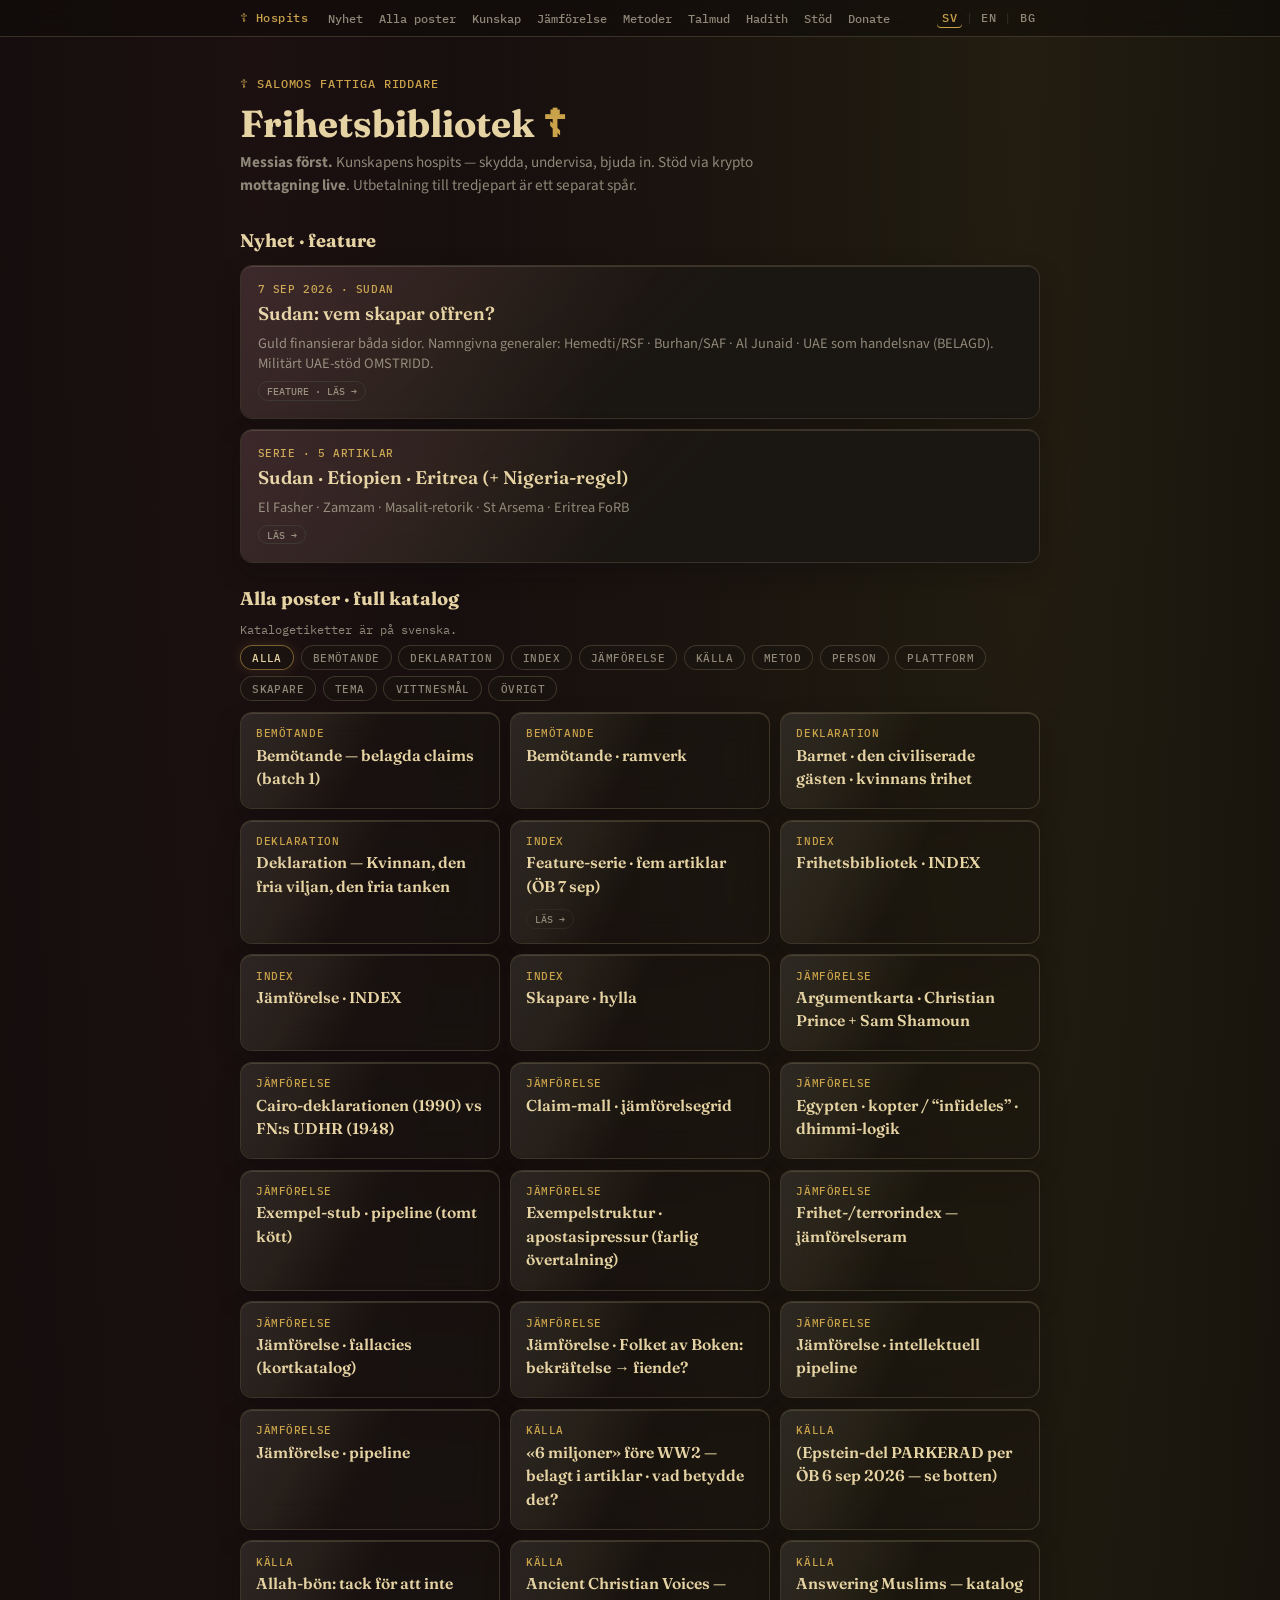
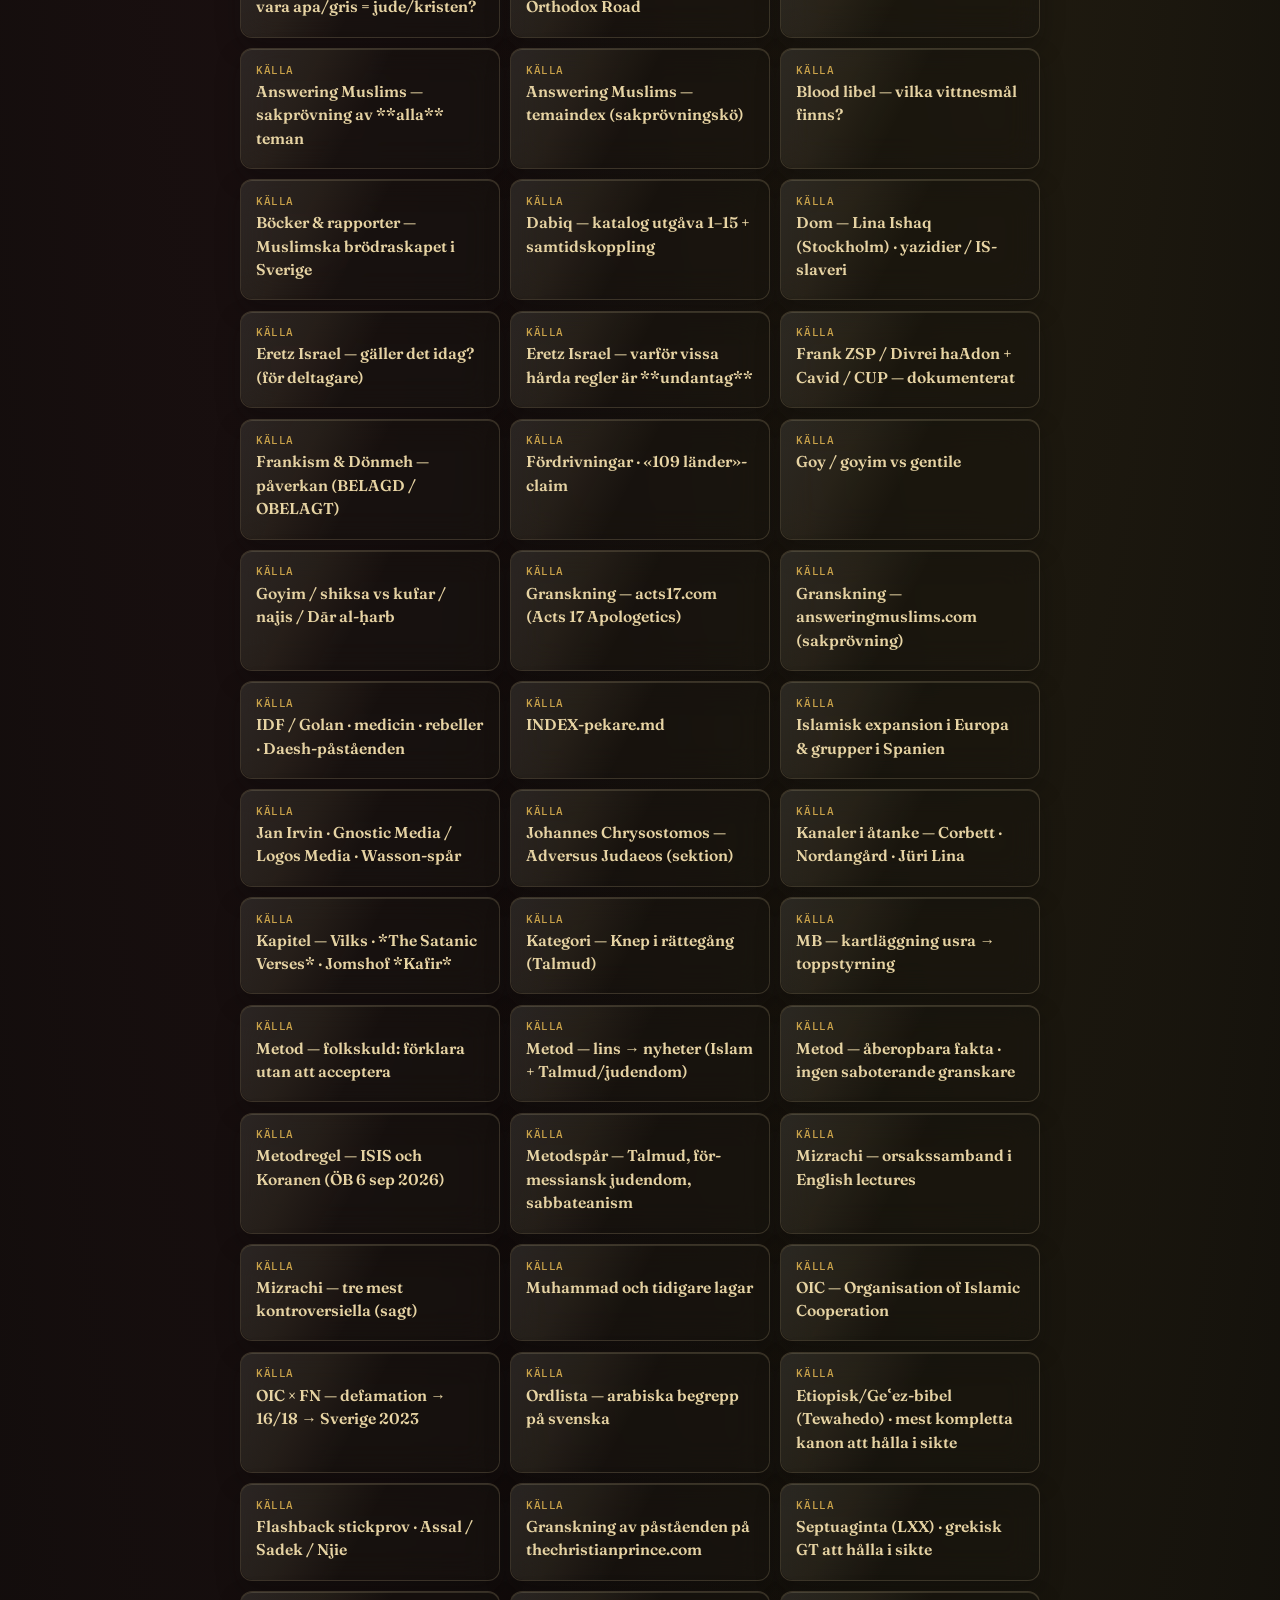
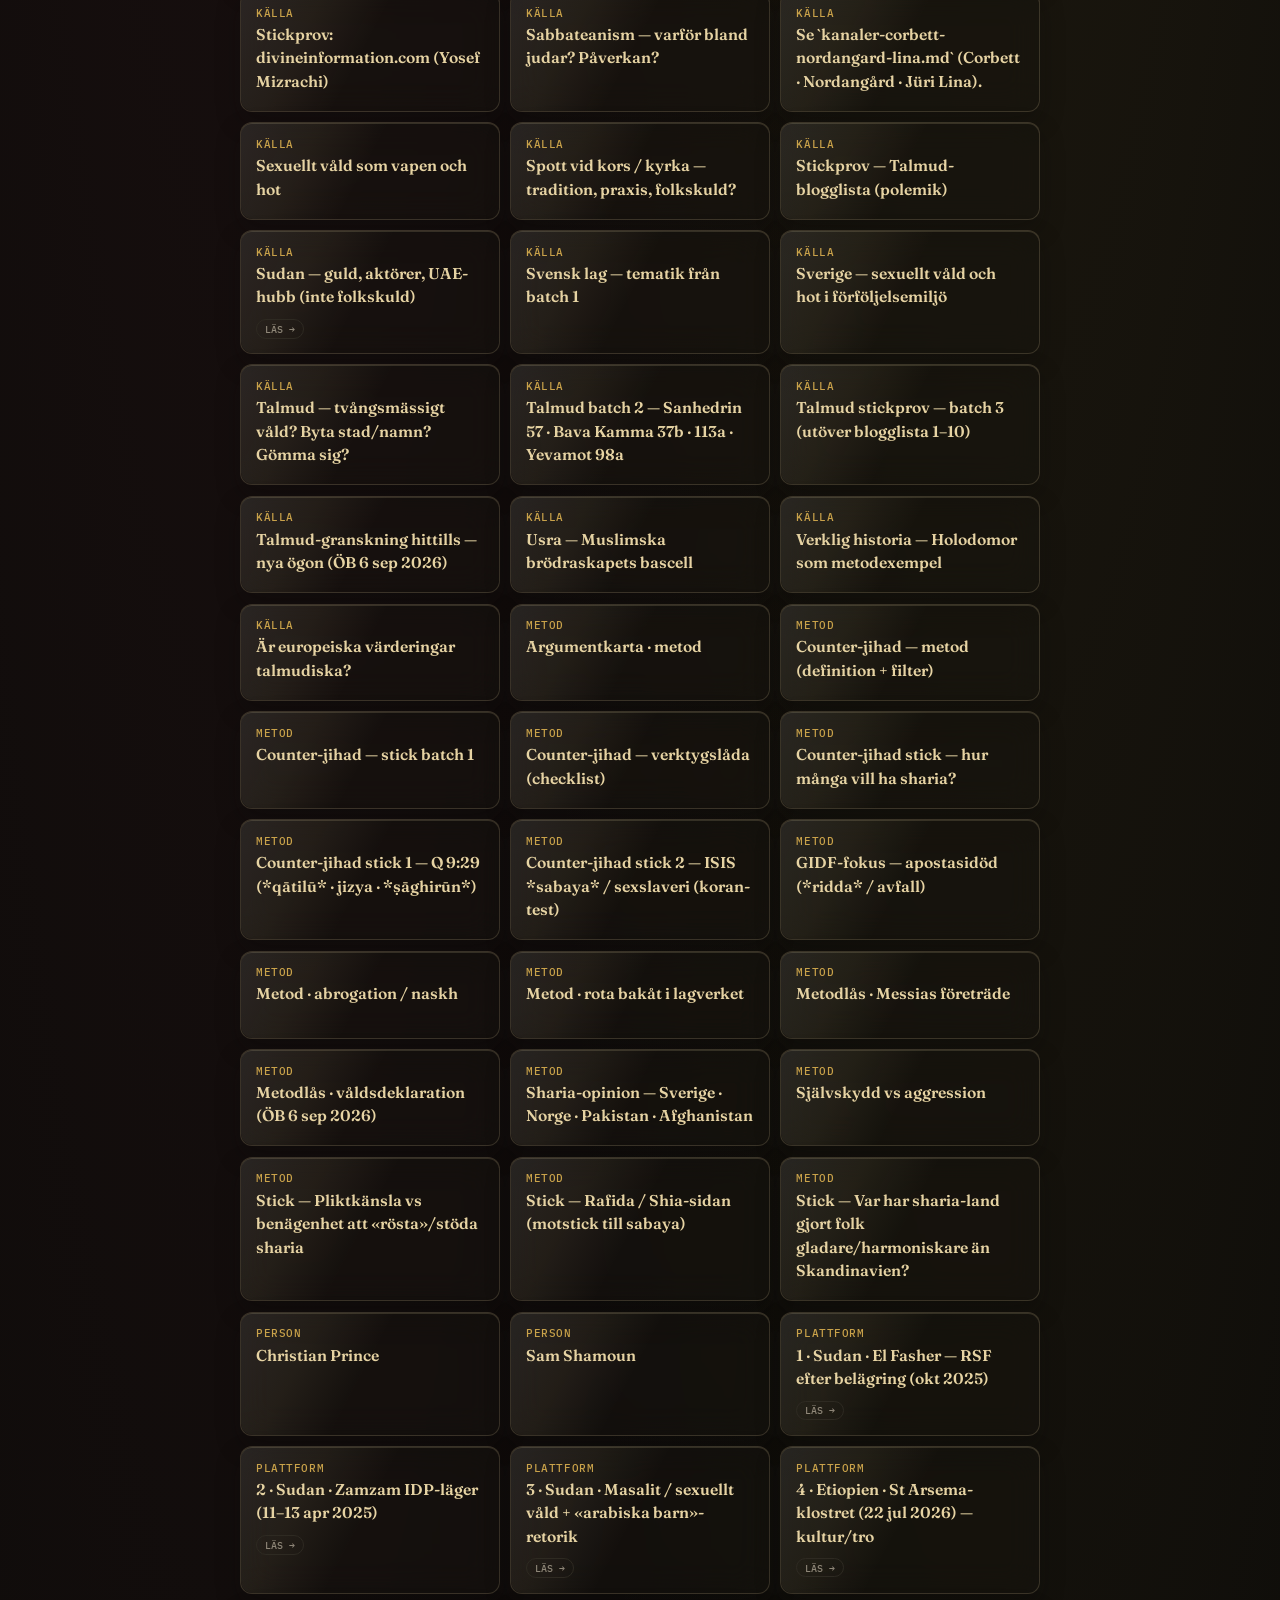
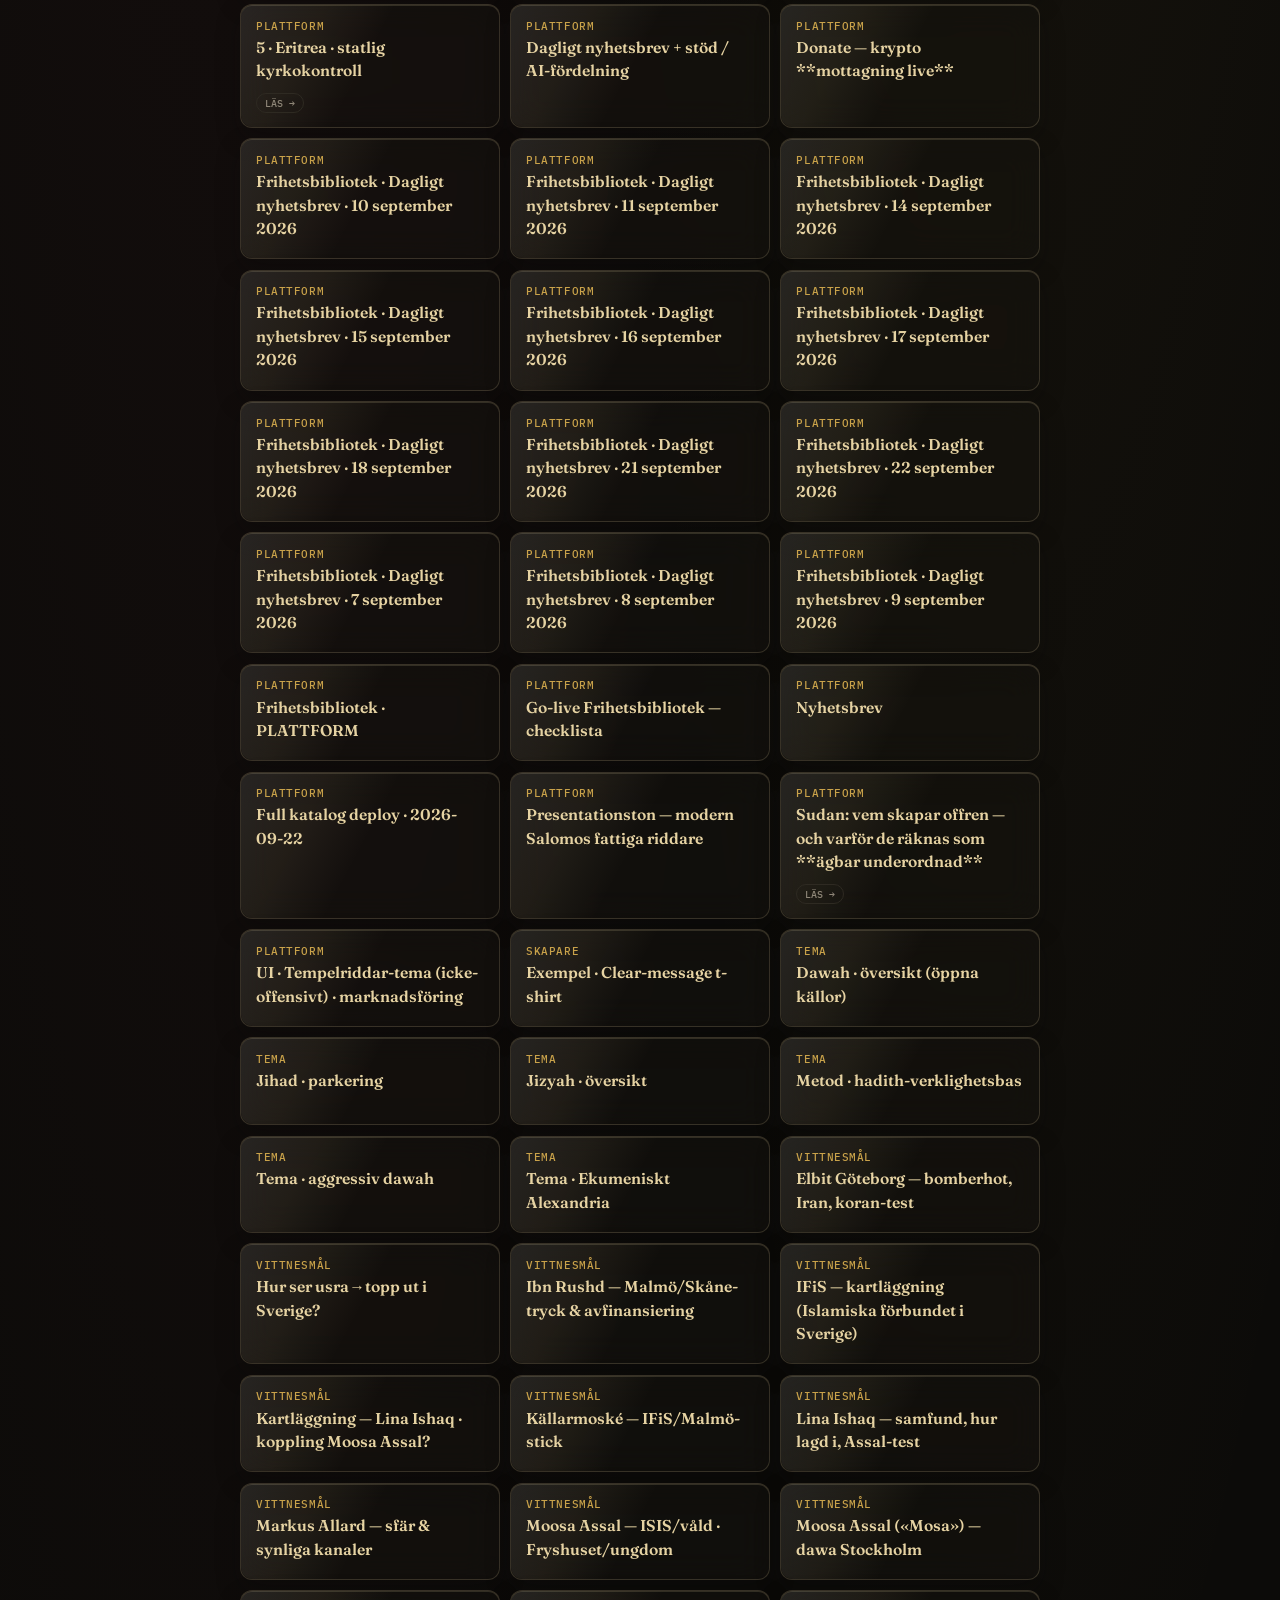
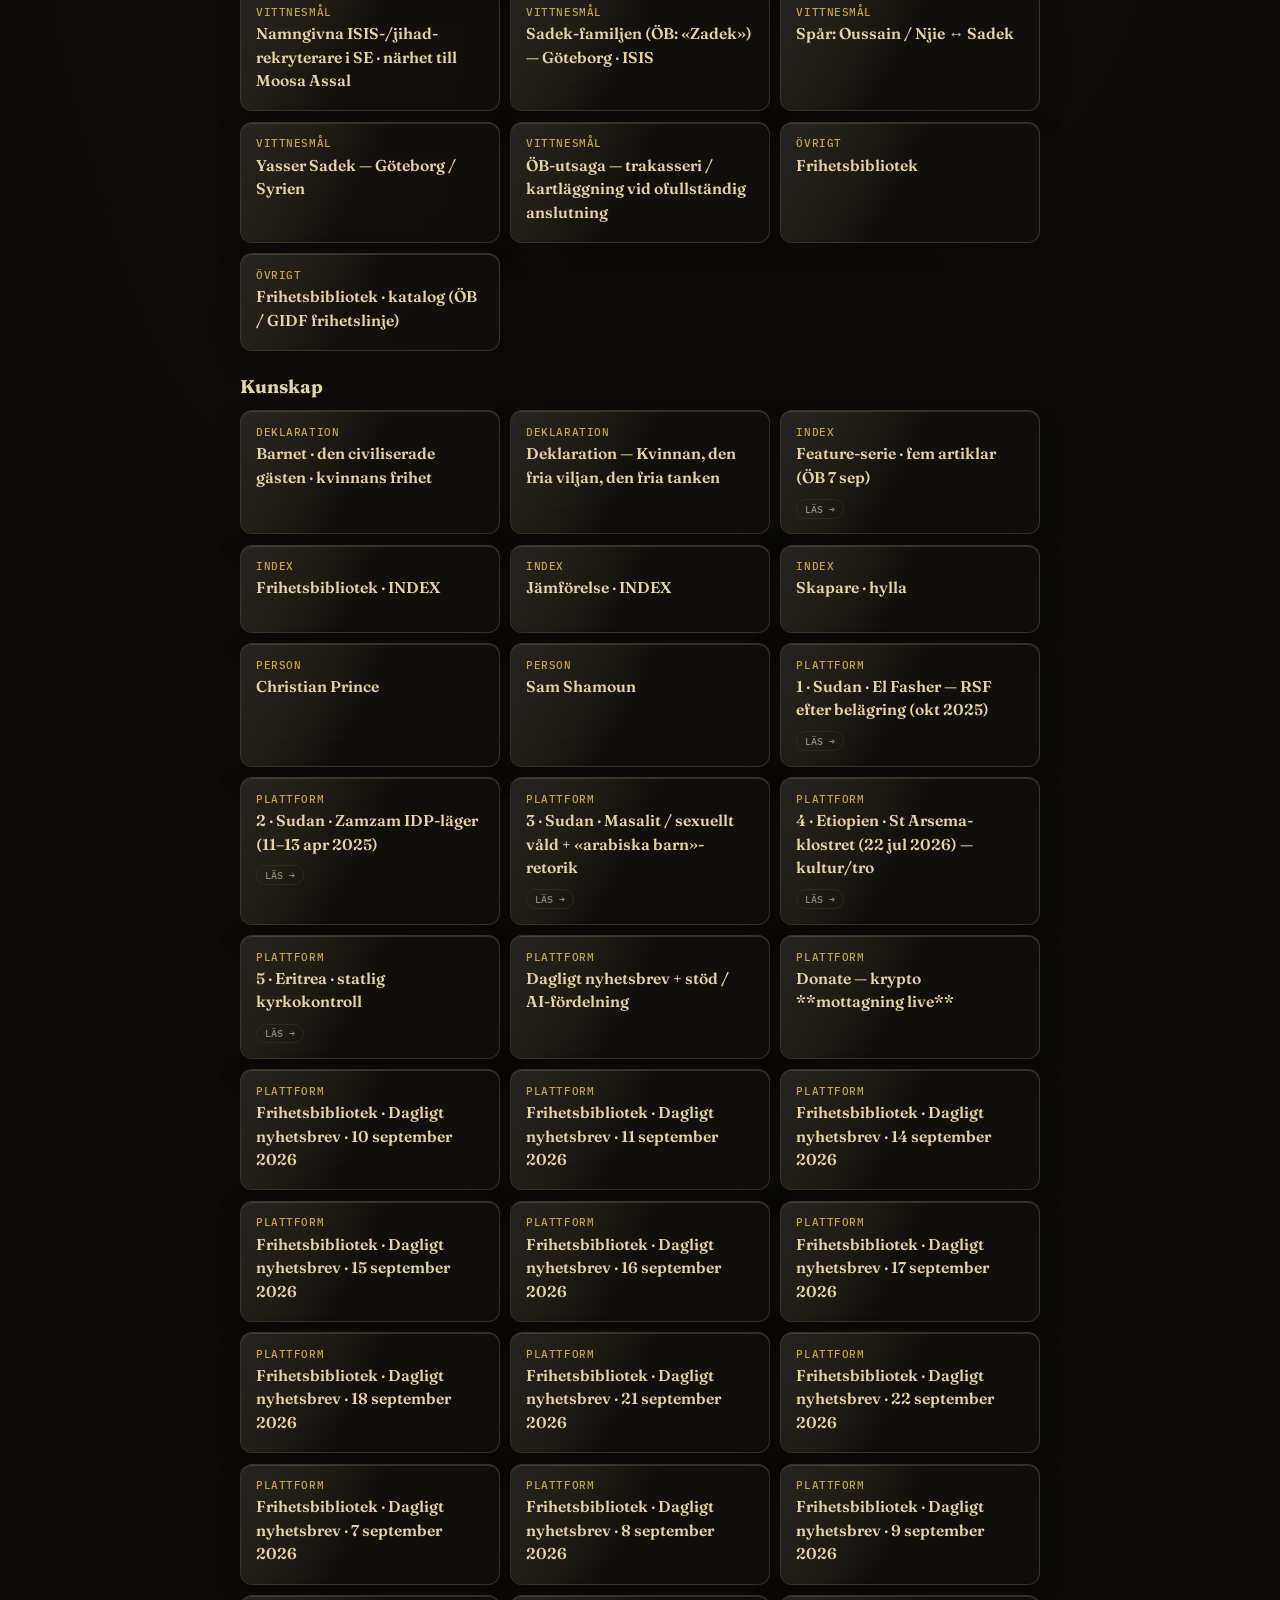
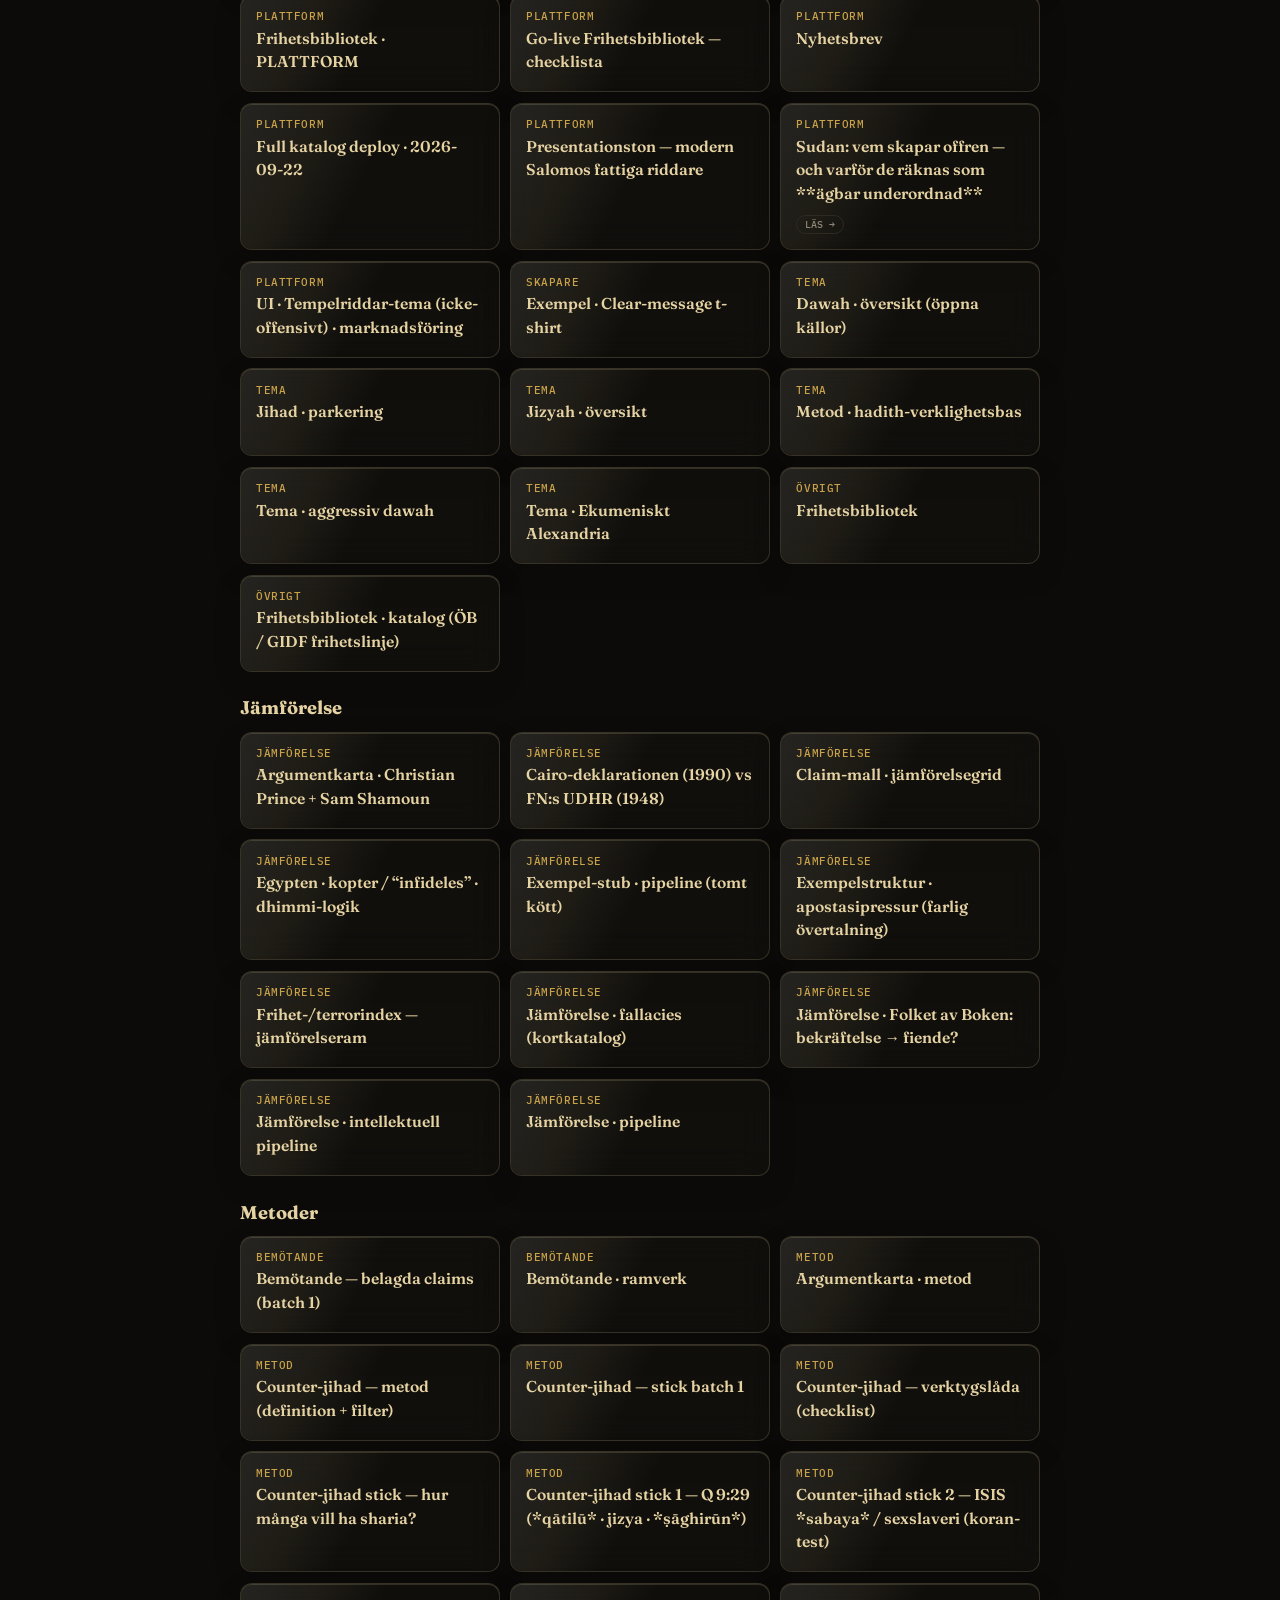
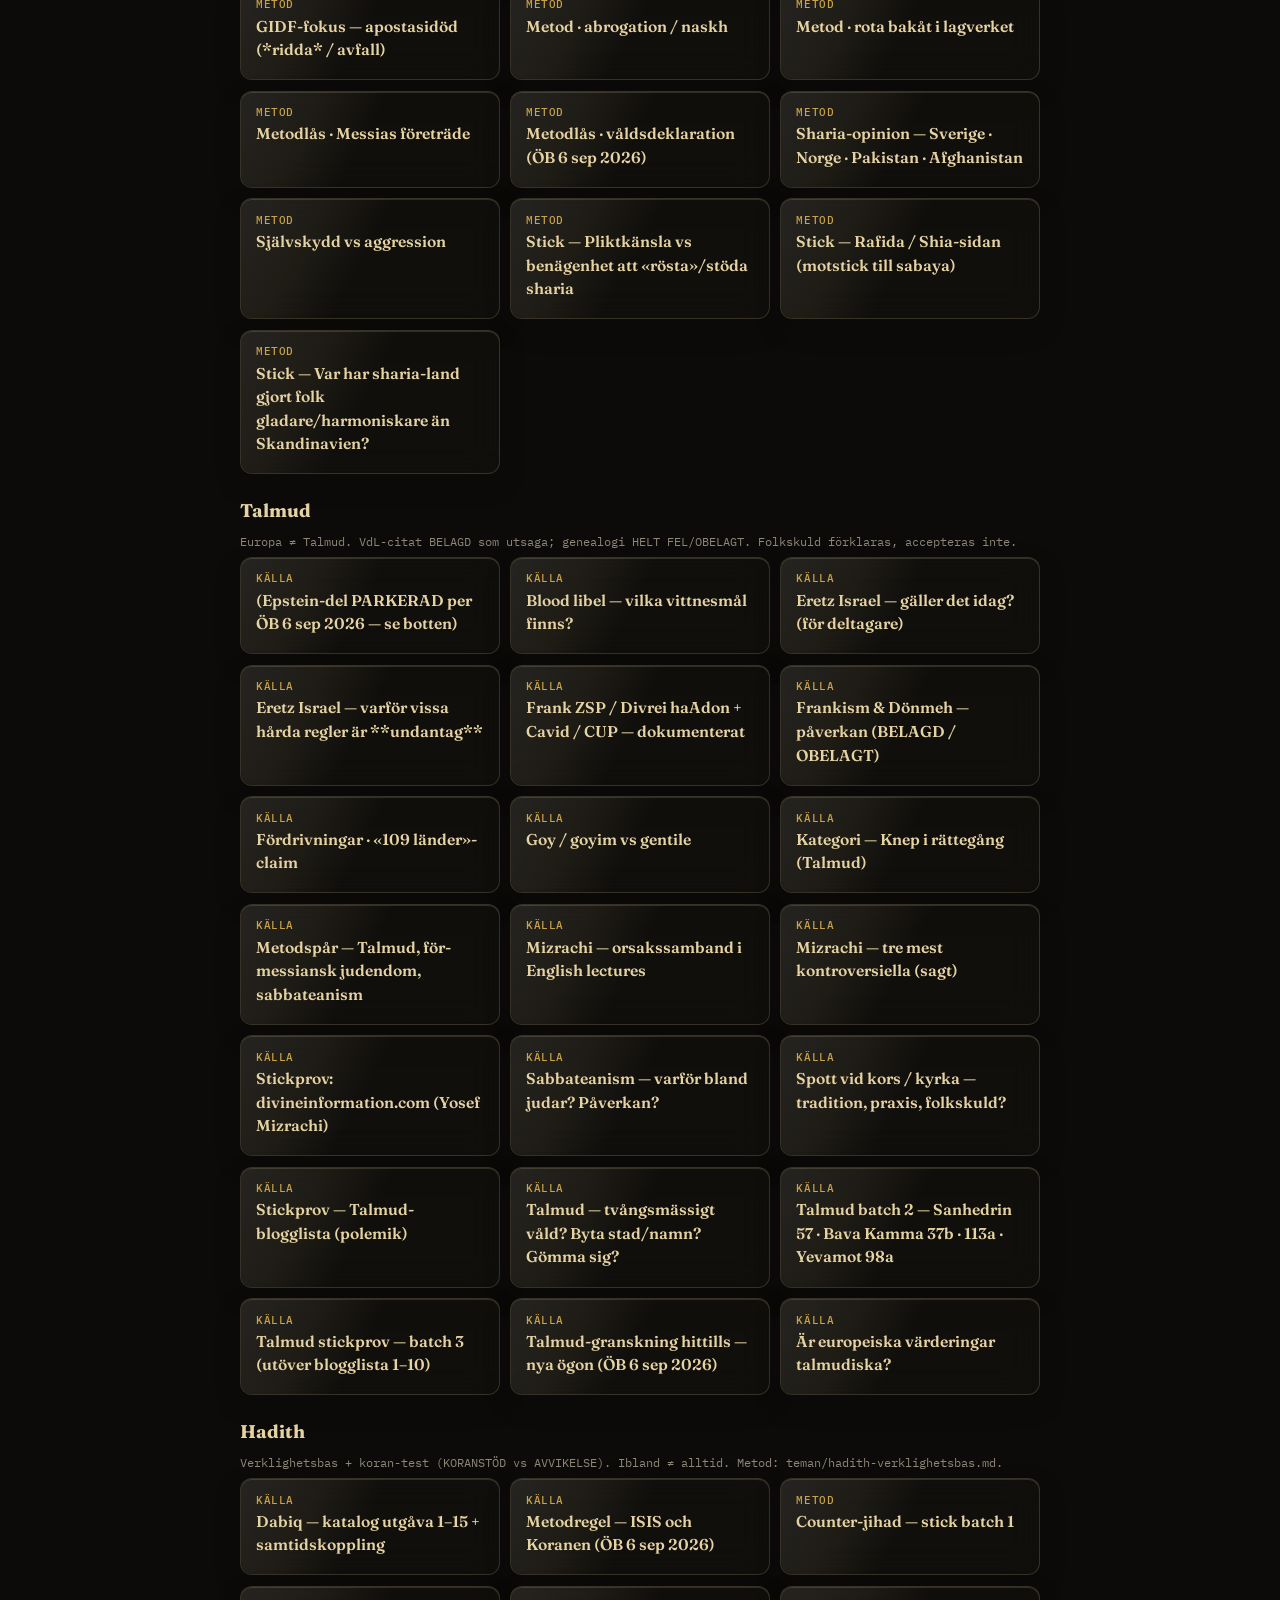
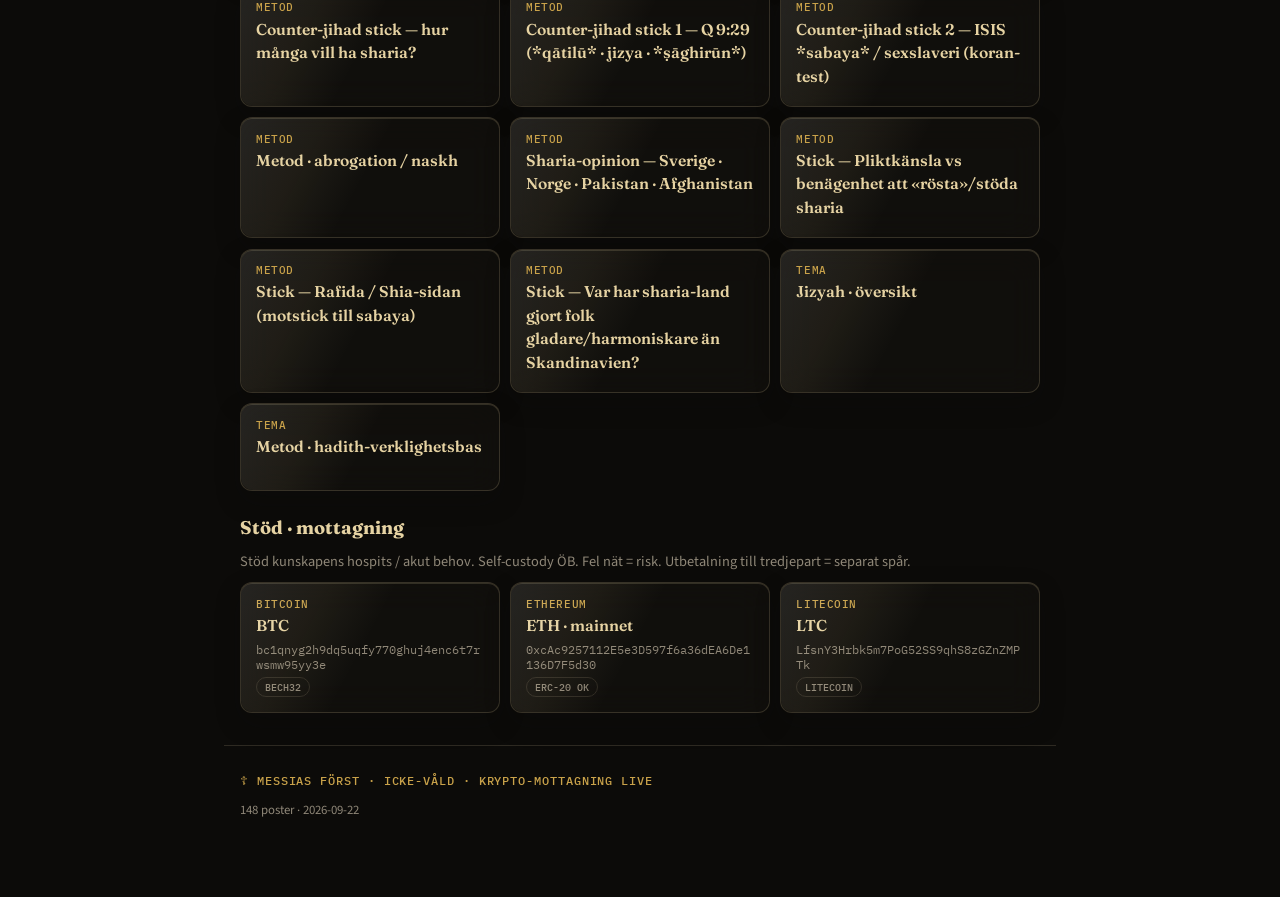
==== commit d5635281: "Blend glass cards into the hospits theme and open the catalog. Hide paper and utkast wording from vi" ====
--- a/index.html
+++ b/index.html
@@ -3,8 +3,8 @@
 <head>
   <meta charset="UTF-8" />
   <meta name="viewport" content="width=device-width, initial-scale=1" />
-  <title data-i18n-doc="doc.title">Frihetsbibliotek · Hospits · PAPER</title>
-  <meta name="description" data-i18n-content="meta.description" content="Kunskapens hospits — Messias först. Salomos fattiga riddare. Krypto-mottagning live (BTC/ETH/LTC). Utbetalning till tredjepart paper." />
+  <title data-i18n-doc="doc.title">Frihetsbibliotek · Hospits</title>
+  <meta name="description" data-i18n-content="meta.description" content="Kunskapens hospits — Messias först. Salomos fattiga riddare. Krypto-mottagning live (BTC/ETH/LTC). Utbetalning till tredjepart är ett separat spår." />
   <link href="https://fonts.googleapis.com/css2?family=Fraunces:opsz,wght@9..144,600;700&family=IBM+Plex+Mono:wght@400;500&family=Source+Sans+3:wght@400;600&display=swap" rel="stylesheet" />
   <style>
     :root {
@@ -61,8 +61,6 @@
       color:var(--mute); border-radius:999px; padding:.12rem .5rem;
       font:500 .65rem "IBM Plex Mono", monospace;
     }
-    .badge.paper { color:var(--ok); border-color:#3a4a3c; }
-    .badge.utkast { color:var(--gold); border-color:#4a3f28; }
     .empty { color:var(--mute); font-size:.88rem; }
     footer.site { max-width:52rem; margin:2rem auto 0; padding:1rem; border-top:1px solid var(--line); color:var(--mute); font-size:.8rem; }
     footer.site .stamp { margin-bottom:.35rem; }
@@ -79,6 +77,7 @@
     article.card.feature h3 { font-size:1.15rem; margin:.25rem 0 .4rem; }
     article.card.feature p { font-size:.9rem; line-height:1.45; }
   </style>
+  <link rel="stylesheet" href="glass.css" />
 </head>
 <body>
   <nav class="top" data-i18n-aria="nav.aria" aria-label="Navigering">
@@ -97,32 +96,35 @@
   </nav>
 
   <header class="hero">
-    <p class="stamp" data-i18n="hero.stamp">☦ Salomos fattiga riddare · PAPER</p>
+    <p class="stamp" data-i18n="hero.stamp">☦ Salomos fattiga riddare</p>
     <h1><span data-i18n="hero.title">Frihetsbibliotek</span> <span class="ox">☦</span></h1>
-    <p class="lede" data-i18n-html="hero.lede"><b>Messias först.</b> Kunskapens hospits — skydda, undervisa, bjuda in. Stöd via krypto <b>mottagning live</b>. Utbetalning till tredjepart = paper.</p>
+    <p class="lede" data-i18n-html="hero.lede"><b>Messias först.</b> Kunskapens hospits — skydda, undervisa, bjuda in. Stöd via krypto <b>mottagning live</b>. Utbetalning till tredjepart är ett separat spår.</p>
   </header>
 
   <section class="block feature-wrap" id="nyhet">
     <h2 data-i18n="section.nyhet">Nyhet · feature</h2>
     <a class="feature-card" href="frihet-sudan-guld.html">
       <article class="card feature">
-        <div class="typ" data-i18n="feature.typ">UTKAST · 7 sep 2026 · Sudan</div>
+        <div class="typ" data-i18n="feature.typ">7 sep 2026 · Sudan</div>
         <h3 data-i18n="feature.title">Sudan: vem skapar offren?</h3>
         <p data-i18n="feature.body">Guld finansierar båda sidor. Namngivna generaler: Hemedti/RSF · Burhan/SAF · Al Junaid · UAE som handelsnav (BELAGD). Militärt UAE-stöd OMSTRIDD.</p>
         <span class="badge" data-i18n="feature.badge">FEATURE · LÄS →</span>
       </article>
     </a>
-    <a class="feature-card" href="feature/index.html" style="margin-top:.5rem;display:block">
-      <div class="typ" data-i18n="series.typ">Serie · 5 artiklar</div>
-      <h3 data-i18n="series.title">Sudan · Etiopien · Eritrea (+ Nigeria-regel)</h3>
-      <p data-i18n="series.body">El Fasher · Zamzam · Masalit-retorik · St Arsema · Eritrea FoRB</p>
-      <span class="badge" data-i18n="series.badge">UTKAST · LÄS →</span>
+    <a class="feature-card" href="feature/index.html">
+      <article class="card feature">
+        <div class="typ" data-i18n="series.typ">Serie · 5 artiklar</div>
+        <h3 data-i18n="series.title">Sudan · Etiopien · Eritrea (+ Nigeria-regel)</h3>
+        <p data-i18n="series.body">El Fasher · Zamzam · Masalit-retorik · St Arsema · Eritrea FoRB</p>
+        <span class="badge" data-i18n="series.badge">LÄS →</span>
+      </article>
     </a>
   </section>
 
   <section class="block" id="alla-poster">
     <h2 data-i18n="section.alla">Alla poster · full katalog</h2>
-    <p class="katalog-note" data-i18n="footer.katalogNote">Katalogetiketter är på svenska (paper).</p>
+    <p class="katalog-note" data-i18n="footer.katalogNote">Katalogetiketter är på svenska.</p>
+    <div class="sort-chips" id="typ-chips" role="group" data-i18n-aria="chips.aria" aria-label="Filtrera på typ"></div>
     <div class="grid" id="grid-alla-poster"><p class="empty" data-i18n="empty.loading">laddar…</p></div>
   </section>
 
@@ -143,13 +145,13 @@
 
   <section class="block" id="talmud">
     <h2 data-i18n="section.talmud">Talmud</h2>
-    <p class="katalog-note" data-i18n="note.talmud">Europa ≠ Talmud. VdL-citat BELAGD som utsaga; genealogi HELT FEL/OBELAGT. Folkskuld förklaras, accepteras inte. UTKAST.</p>
+    <p class="katalog-note" data-i18n="note.talmud">Europa ≠ Talmud. VdL-citat BELAGD som utsaga; genealogi HELT FEL/OBELAGT. Folkskuld förklaras, accepteras inte.</p>
     <div class="grid" id="grid-talmud"><p class="empty" data-i18n="empty.loading">laddar…</p></div>
   </section>
 
   <section class="block" id="hadith">
     <h2 data-i18n="section.hadith">Hadith</h2>
-    <p class="katalog-note" data-i18n="note.hadith">Verklighetsbas + koran-test (KORANSTÖD vs AVVIKELSE). Ibland ≠ alltid. Metod: teman/hadith-verklighetsbas.md. UTKAST.</p>
+    <p class="katalog-note" data-i18n="note.hadith">Verklighetsbas + koran-test (KORANSTÖD vs AVVIKELSE). Ibland ≠ alltid. Metod: teman/hadith-verklighetsbas.md.</p>
     <div class="grid" id="grid-hadith"><p class="empty" data-i18n="empty.loading">laddar…</p></div>
   </section>
 
@@ -179,72 +181,12 @@
   </section>
 
   <footer class="site">
-    <p class="stamp" data-i18n="footer.stamp">☦ Messias först · icke-våld · krypto-mottagning live · utbetalning paper</p>
+    <p class="stamp" data-i18n="footer.stamp">☦ Messias först · icke-våld · krypto-mottagning live</p>
     <p class="mute" id="load-meta" data-i18n="footer.loading">katalog…</p>
   </footer>
 
   <script src="i18n.js"></script>
-  <script>
-    function esc(s){
-      return String(s??'').replace(/[&<>"']/g, c => ({'&':'&amp;','<':'&lt;','>':'&gt;','"':'&quot;',"'":'&#39;'}[c]));
-    }
-    function typLabel(t){
-      if (window.FrihetI18n) return FrihetI18n.typLabel(t);
-      return ({person:'Person',tema:'Tema',metod:'Metod',jamforelse:'Jämförelse',plattform:'Plattform',bemotande:'Bemötande',skapare:'Skapare',kalla:'Källa',deklaration:'Deklaration',vittnesmal:'Vittnesmål',index:'Index','övrigt':'Övrigt'}[t] || t || 'post');
-    }
-    function statusClass(st){
-      st = String(st||'paper').toLowerCase();
-      return st === 'utkast' ? 'utkast' : (st === 'paper' ? 'paper' : '');
-    }
-    function card(p){
-      const st = (p.status||'paper');
-      return `<article class="card"><div class="typ">${esc(typLabel(p.typ))}</div>
-        <h3>${esc(p.etikett||p.id||'')}</h3>
-        <p class="meta">${esc(p.fil||'')}</p>
-        <span class="badge ${statusClass(st)}">${esc(String(st).toUpperCase())}</span></article>`;
-    }
-    const INLINE = {"status":"PAPER","uppdaterad":"2026-09-22","poster":[{"id":"index","typ":"index","fil":"INDEX.md","status":"utkast","etikett":"Frihetsbibliotek · INDEX"},{"id":"paper","typ":"övrigt","fil":"PAPER.md","status":"utkast","etikett":"Frihetsbibliotek — PAPER"},{"id":"plattform-paper","typ":"plattform","fil":"PLATTFORM-PAPER.md","status":"paper","etikett":"Frihetsbibliotek · PLATTFORM (PAPER)"},{"id":"readme","typ":"övrigt","fil":"README.md","status":"paper","etikett":"Frihetsbibliotek · PAPER-katalog (ÖB / GIDF frihetslinje)"},{"id":"bemotande-ramverk","typ":"bemotande","fil":"bemotande/ramverk.md","status":"paper","etikett":"Bemötande · ramverk"},{"id":"bemotanden-paper-bemotande-belagda-claims-batch1","typ":"bemotande","fil":"bemotanden/PAPER-bemotande-belagda-claims-batch1.md","status":"utkast","etikett":"Bemötande — belagda claims (batch 1)"},{"id":"deklarationer-paper-barn-gast-kvinnans-frihet","typ":"deklaration","fil":"deklarationer/PAPER-barn-gast-kvinnans-frihet.md","status":"utkast","etikett":"Barnet · den civiliserade gästen · kvinnans frihet"},{"id":"deklarationer-paper-kvinnan-fria-viljan-fria-tanken","typ":"deklaration","fil":"deklarationer/PAPER-kvinnan-fria-viljan-fria-tanken.md","status":"utkast","etikett":"Deklaration — Kvinnan, den fria viljan, den fria tanken"},{"id":"jamforelse-index","typ":"index","fil":"jamforelse/INDEX.md","status":"paper","etikett":"Jämförelse · INDEX"},{"id":"jamforelse-readme","typ":"jamforelse","fil":"jamforelse/README.md","status":"paper","etikett":"Jämförelse · intellektuell pipeline"},{"id":"jamforelse-argumentkarta-cp-shamoun","typ":"jamforelse","fil":"jamforelse/argumentkarta-cp-shamoun.md","status":"paper","etikett":"Argumentkarta · Christian Prince + Sam Shamoun (PAPER)"},{"id":"jamforelse-bokens-folk-bekraftelse-vs-fiende","typ":"jamforelse","fil":"jamforelse/bokens-folk-bekraftelse-vs-fiende.md","status":"paper","etikett":"Jämförelse · Folket av Boken: bekräftelse → fiende? (PAPER)"},{"id":"jamforelse-cairo-vs-udhr","typ":"jamforelse","fil":"jamforelse/cairo-vs-udhr.md","status":"paper","etikett":"Cairo-deklarationen (1990) vs FN:s UDHR (1948)"},{"id":"jamforelse-egypten-kopter-dhimmi","typ":"jamforelse","fil":"jamforelse/egypten-kopter-dhimmi.md","status":"paper","etikett":"Egypten · kopter / “infideles” · dhimmi-logik"},{"id":"jamforelse-exempel-apostasi-saknas","typ":"jamforelse","fil":"jamforelse/exempel-apostasi-saknas.md","status":"paper","etikett":"Exempelstruktur · apostasipressur (farlig övertalning)"},{"id":"jamforelse-exempel-stub","typ":"jamforelse","fil":"jamforelse/exempel-stub.md","status":"paper","etikett":"Exempel-stub · pipeline (tomt kött)"},{"id":"jamforelse-fallacies","typ":"jamforelse","fil":"jamforelse/fallacies.md","status":"paper","etikett":"Jämförelse · fallacies (kortkatalog)"},{"id":"jamforelse-frihet-terrorindex","typ":"jamforelse","fil":"jamforelse/frihet-terrorindex.md","status":"paper","etikett":"Frihet-/terrorindex — jämförelseram"},{"id":"jamforelse-mall-claim","typ":"jamforelse","fil":"jamforelse/mall-claim.md","status":"utkast","etikett":"Claim-mall · jämförelsegrid"},{"id":"jamforelse-pipeline","typ":"jamforelse","fil":"jamforelse/pipeline.md","status":"paper","etikett":"Jämförelse · pipeline"},{"id":"kallor-paper-allah-bon-apa-gris-jude-kristen","typ":"kalla","fil":"kallor/PAPER-allah-bön-apa-gris-jude-kristen.md","status":"utkast","etikett":"Allah-bön: tack för att inte vara apa/gris = jude/kristen?"},{"id":"kallor-paper-bocker-muslimska-brodraskapet-sverige","typ":"kalla","fil":"kallor/PAPER-bocker-muslimska-brodraskapet-sverige.md","status":"utkast","etikett":"Böcker & rapporter — Muslimska brödraskapet i Sverige"},{"id":"kallor-paper-granskning-thechristianprince","typ":"kalla","fil":"kallor/PAPER-granskning-thechristianprince.md","status":"utkast","etikett":"PAPER — Granskning av påståenden på thechristianprince.com"},{"id":"kallor-paper-kanaler-corbett-nordangard-lina","typ":"kalla","fil":"kallor/PAPER-kanaler-corbett-nordangard-lina.md","status":"utkast","etikett":"Kanaler i åtanke — Corbett · Nordangård · Jüri Lina"},{"id":"kallor-paper-kanaler-corbett-nordangard","typ":"kalla","fil":"kallor/PAPER-kanaler-corbett-nordangard.md","status":"paper","etikett":"Se `PAPER-kanaler-corbett-nordangard-lina.md` (Corbett · Nordangård · Jüri Lina)."},{"id":"kallor-paper-kanaler-jan-irvin-wasson","typ":"kalla","fil":"kallor/PAPER-kanaler-jan-irvin-wasson.md","status":"utkast","etikett":"Jan Irvin · Gnostic Media / Logos Media · Wasson-spår"},{"id":"kallor-paper-mb-hierarki-usra-till-topp","typ":"kalla","fil":"kallor/PAPER-mb-hierarki-usra-till-topp.md","status":"utkast","etikett":"MB — kartläggning usra → toppstyrning"},{"id":"kallor-paper-mb-usra-cellstruktur","typ":"kalla","fil":"kallor/PAPER-mb-usra-cellstruktur.md","status":"utkast","etikett":"Usra — Muslimska brödraskapets bascell"},{"id":"kallor-paper-metod-aberopbara-fakta","typ":"kalla","fil":"kallor/PAPER-metod-aberopbara-fakta.md","status":"utkast","etikett":"Metod — åberopbara fakta · ingen saboterande granskare"},{"id":"kallor-paper-metod-folkskuld","typ":"kalla","fil":"kallor/PAPER-metod-folkskuld.md","status":"utkast","etikett":"Metod — folkskuld: förklara utan att acceptera"},{"id":"kallor-paper-metod-isis-koran-stod","typ":"kalla","fil":"kallor/PAPER-metod-isis-koran-stod.md","status":"utkast","etikett":"Metodregel — ISIS och Koranen (ÖB 6 sep 2026)"},{"id":"kallor-paper-metod-lins-nyheter","typ":"kalla","fil":"kallor/PAPER-metod-lins-nyheter.md","status":"utkast","etikett":"Metod — lins → nyheter (Islam + Talmud/judendom)"},{"id":"kallor-paper-muhammad-tidigare-lagar","typ":"kalla","fil":"kallor/PAPER-muhammad-tidigare-lagar.md","status":"utkast","etikett":"Muhammad och tidigare lagar"},{"id":"kallor-paper-oic-fn-16-18","typ":"kalla","fil":"kallor/PAPER-oic-fn-16-18.md","status":"utkast","etikett":"OIC × FN — defamation → 16/18 → Sverige 2023"},{"id":"kallor-paper-oic-oversikt","typ":"kalla","fil":"kallor/PAPER-oic-oversikt.md","status":"utkast","etikett":"OIC — Organisation of Islamic Cooperation"},{"id":"kallor-paper-ordlista-arabiska-svenska","typ":"kalla","fil":"kallor/PAPER-ordlista-arabiska-svenska.md","status":"utkast","etikett":"Ordlista — arabiska begrepp på svenska"},{"id":"kallor-paper-sexuellt-vald-som-vapen-hot","typ":"kalla","fil":"kallor/PAPER-sexuellt-vald-som-vapen-hot.md","status":"utkast","etikett":"Sexuellt våld som vapen och hot"},{"id":"kallor-paper-sexuellt-vald-sverige-hot-konvertiter","typ":"kalla","fil":"kallor/PAPER-sexuellt-vald-sverige-hot-konvertiter.md","status":"utkast","etikett":"Sverige — sexuellt våld och hot i förföljelsemiljö"},{"id":"kallor-paper-svensk-lag-batch1-tematik","typ":"kalla","fil":"kallor/PAPER-svensk-lag-batch1-tematik.md","status":"utkast","etikett":"Svensk lag — tematik från batch 1 (paper)"},{"id":"kallor-flashback-paper-flashback-stickprov-assal-sadek-njie","typ":"kalla","fil":"kallor/flashback/PAPER-flashback-stickprov-assal-sadek-njie.md","status":"utkast","etikett":"Paper — Flashback stickprov · Assal / Sadek / Njie"},{"id":"kallor-historia-index-pekare","typ":"kalla","fil":"kallor/historia/INDEX-pekare.md","status":"utkast","etikett":"INDEX-pekare.md"},{"id":"kallor-historia-paper-dom-lina-ishaq-yazidi","typ":"kalla","fil":"kallor/historia/PAPER-dom-lina-ishaq-yazidi.md","status":"utkast","etikett":"Dom — Lina Ishaq (Stockholm) · yazidier / IS-slaveri"},{"id":"kallor-historia-paper-islam-expansion-europa-spanien-grupper","typ":"kalla","fil":"kallor/historia/PAPER-islam-expansion-europa-spanien-grupper.md","status":"utkast","etikett":"Islamisk expansion i Europa & grupper i Spanien — UTKAST"},{"id":"kallor-historia-paper-sex-miljoner-fore-ww2","typ":"kalla","fil":"kallor/historia/PAPER-sex-miljoner-fore-ww2.md","status":"utkast","etikett":"«6 miljoner» före WW2 — belagt i artiklar · vad betydde det?"},{"id":"kallor-historia-paper-verklig-historia-holodomor","typ":"kalla","fil":"kallor/historia/PAPER-verklig-historia-holodomor.md","status":"utkast","etikett":"Verklig historia — Holodomor som metodexempel"},{"id":"kallor-idf-syrien-grans-daesh-pastaenden","typ":"kalla","fil":"kallor/idf-syrien-grans-daesh-pastaenden.md","status":"paper","etikett":"IDF / Golan · medicin · rebeller · Daesh-påståenden"},{"id":"kallor-isis-paper-dabiq-katalog-1-15","typ":"kalla","fil":"kallor/isis/PAPER-dabiq-katalog-1-15.md","status":"utkast","etikett":"Dabiq — katalog utgåva 1–15 + samtidskoppling"},{"id":"kallor-jamforelse-paper-goyim-shiksa-vs-kufar-najis-dar-al-harb","typ":"kalla","fil":"kallor/jamforelse/PAPER-goyim-shiksa-vs-kufar-najis-dar-al-harb.md","status":"utkast","etikett":"Goyim / shiksa vs kufar / najis / Dār al-ḥarb"},{"id":"kallor-judendom-paper-blood-libel-epstein-jamforelse","typ":"kalla","fil":"kallor/judendom/PAPER-blood-libel-epstein-jamforelse.md","status":"utkast","etikett":"(Epstein-del PARKERAD per ÖB 6 sep 2026 — se botten)"},{"id":"kallor-judendom-paper-blood-libel-vittnesmal","typ":"kalla","fil":"kallor/judendom/PAPER-blood-libel-vittnesmal.md","status":"utkast","etikett":"Blood libel — vilka vittnesmål finns?"},{"id":"kallor-judendom-paper-eretz-israel-galler-idag-deltagare","typ":"kalla","fil":"kallor/judendom/PAPER-eretz-israel-galler-idag-deltagare.md","status":"utkast","etikett":"Eretz Israel — gäller det idag? (för deltagare)"},{"id":"kallor-judendom-paper-eretz-israel-undantag","typ":"kalla","fil":"kallor/judendom/PAPER-eretz-israel-undantag.md","status":"utkast","etikett":"Eretz Israel — varför vissa hårda regler är **undantag**"},{"id":"kallor-judendom-paper-europeiska-varderingar-talmudiska","typ":"kalla","fil":"kallor/judendom/PAPER-europeiska-varderingar-talmudiska.md","status":"utkast","etikett":"Är europeiska värderingar talmudiska?"},{"id":"kallor-judendom-paper-fordrivningar-109-claim","typ":"kalla","fil":"kallor/judendom/PAPER-fordrivningar-109-claim.md","status":"utkast","etikett":"Fördrivningar · «109 länder»-claim"},{"id":"kallor-judendom-paper-frank-zsp-cavid-cup-dokumenterat","typ":"kalla","fil":"kallor/judendom/PAPER-frank-zsp-cavid-cup-dokumenterat.md","status":"utkast","etikett":"Frank ZSP / Divrei haAdon + Cavid / CUP — dokumenterat"},{"id":"kallor-judendom-paper-frankism-donmeh-paverkan","typ":"kalla","fil":"kallor/judendom/PAPER-frankism-donmeh-paverkan.md","status":"utkast","etikett":"Frankism & Dönmeh — påverkan (BELAGD / OBELAGT)"},{"id":"kallor-judendom-paper-goy-gentile-ord","typ":"kalla","fil":"kallor/judendom/PAPER-goy-gentile-ord.md","status":"utkast","etikett":"Goy / goyim vs gentile"},{"id":"kallor-judendom-paper-granskning-divineinformation-mizrachi","typ":"kalla","fil":"kallor/judendom/PAPER-granskning-divineinformation-mizrachi.md","status":"utkast","etikett":"PAPER — Stickprov: divineinformation.com (Yosef Mizrachi)"},{"id":"kallor-judendom-paper-kategori-knep-i-rattegang","typ":"kalla","fil":"kallor/judendom/PAPER-kategori-knep-i-rattegang.md","status":"utkast","etikett":"Kategori — Knep i rättegång (Talmud)"},{"id":"kallor-judendom-paper-metodspar-talmud-sabbateanism","typ":"kalla","fil":"kallor/judendom/PAPER-metodspår-talmud-sabbateanism.md","status":"utkast","etikett":"Metodspår — Talmud, för-messiansk judendom, sabbateanism"},{"id":"kallor-judendom-paper-mizrachi-orsakssamband-english","typ":"kalla","fil":"kallor/judendom/PAPER-mizrachi-orsakssamband-english.md","status":"utkast","etikett":"Mizrachi — orsakssamband i English lectures"},{"id":"kallor-judendom-paper-mizrachi-tre-kontroversiella","typ":"kalla","fil":"kallor/judendom/PAPER-mizrachi-tre-kontroversiella.md","status":"utkast","etikett":"Mizrachi — tre mest kontroversiella (sagt)"},{"id":"kallor-judendom-paper-sabbateanism-uppkomst-paverkan","typ":"kalla","fil":"kallor/judendom/PAPER-sabbateanism-uppkomst-paverkan.md","status":"utkast","etikett":"Sabbateanism — varför bland judar? Påverkan?"},{"id":"kallor-judendom-paper-spott-kors-kristna-tradition","typ":"kalla","fil":"kallor/judendom/PAPER-spott-kors-kristna-tradition.md","status":"utkast","etikett":"Spott vid kors / kyrka — tradition, praxis, folkskuld?"},{"id":"kallor-judendom-paper-stickprov-talmud-blogglista","typ":"kalla","fil":"kallor/judendom/PAPER-stickprov-talmud-blogglista.md","status":"utkast","etikett":"Stickprov — Talmud-blogglista (polemik)"},{"id":"kallor-judendom-paper-talmud-batch2-sanhedrin57-bk-yevamot","typ":"kalla","fil":"kallor/judendom/PAPER-talmud-batch2-sanhedrin57-bk-yevamot.md","status":"utkast","etikett":"Talmud batch 2 — Sanhedrin 57 · Bava Kamma 37b · 113a · Yevamot 98a"},{"id":"kallor-judendom-paper-talmud-batch3-stickprov","typ":"kalla","fil":"kallor/judendom/PAPER-talmud-batch3-stickprov.md","status":"utkast","etikett":"Talmud stickprov — batch 3 (utöver blogglista 1–10)"},{"id":"kallor-judendom-paper-talmud-granskning-nya-ogon","typ":"kalla","fil":"kallor/judendom/PAPER-talmud-granskning-nya-ogon.md","status":"utkast","etikett":"Talmud-granskning hittills — nya ögon (ÖB 6 sep 2026)"},{"id":"kallor-judendom-paper-talmud-vald-namn-plats","typ":"kalla","fil":"kallor/judendom/PAPER-talmud-vald-namn-plats.md","status":"utkast","etikett":"Talmud — tvångsmässigt våld? Byta stad/namn? Gömma sig?"},{"id":"kallor-kristendom-paper-answeringmuslims-katalog","typ":"kalla","fil":"kallor/kristendom/PAPER-answeringmuslims-katalog.md","status":"paper","etikett":"Answering Muslims — katalog"},{"id":"kallor-kristendom-paper-answeringmuslims-sak-alla-teman","typ":"kalla","fil":"kallor/kristendom/PAPER-answeringmuslims-sak-alla-teman.md","status":"utkast","etikett":"Answering Muslims — sakprövning av **alla** teman"},{"id":"kallor-kristendom-paper-answeringmuslims-temaindex","typ":"kalla","fil":"kallor/kristendom/PAPER-answeringmuslims-temaindex.md","status":"paper","etikett":"Answering Muslims — temaindex (sakprövningskö)"},{"id":"kallor-kristendom-paper-etiopisk-geez-bibel-kanon","typ":"kalla","fil":"kallor/kristendom/PAPER-etiopisk-geez-bibel-kanon.md","status":"utkast","etikett":"Paper — Etiopisk/Geʿez-bibel (Tewahedo) · mest kompletta kanon att hålla i sikte"},{"id":"kallor-kristendom-paper-granskning-acts17","typ":"kalla","fil":"kallor/kristendom/PAPER-granskning-acts17.md","status":"utkast","etikett":"Granskning — acts17.com (Acts 17 Apologetics)"},{"id":"kallor-kristendom-paper-granskning-answeringmuslims","typ":"kalla","fil":"kallor/kristendom/PAPER-granskning-answeringmuslims.md","status":"utkast","etikett":"Granskning — answeringmuslims.com (sakprövning)"},{"id":"kallor-kristendom-paper-john-chrysostomos-adversus-judaeos","typ":"kalla","fil":"kallor/kristendom/PAPER-john-chrysostomos-adversus-judaeos.md","status":"utkast","etikett":"Johannes Chrysostomos — Adversus Judaeos (sektion)"},{"id":"kallor-kristendom-paper-orthodoxroad-ancient-christian-voices","typ":"kalla","fil":"kallor/kristendom/PAPER-orthodoxroad-ancient-christian-voices.md","status":"utkast","etikett":"Ancient Christian Voices — Orthodox Road"},{"id":"kallor-kristendom-paper-septuaginta-lxx-metodhint","typ":"kalla","fil":"kallor/kristendom/PAPER-septuaginta-lxx-metodhint.md","status":"utkast","etikett":"Paper — Septuaginta (LXX) · grekisk GT att hålla i sikte"},{"id":"kallor-sudan-paper-sudan-guld-aktor-uae","typ":"kalla","fil":"kallor/sudan/PAPER-sudan-guld-aktor-uae.md","status":"utkast","etikett":"Sudan — guld, aktörer, UAE-hubb (inte folkskuld)"},{"id":"kallor-yttrandefrihet-paper-kapitel-vilks-rushdie-jomshof-kafir","typ":"kalla","fil":"kallor/yttrandefrihet/PAPER-kapitel-vilks-rushdie-jomshof-kafir.md","status":"utkast","etikett":"Kapitel — Vilks · *The Satanic Verses* · Jomshof *Kafir*"},{"id":"metoder-abrogation-naskh","typ":"metod","fil":"metoder/abrogation-naskh.md","status":"paper","etikett":"Metod · abrogation / naskh (PAPER)"},{"id":"metoder-argumentkarta","typ":"metod","fil":"metoder/argumentkarta.md","status":"paper","etikett":"Argumentkarta · metod"},{"id":"metoder-bakat-lagverk","typ":"metod","fil":"metoder/bakat-lagverk.md","status":"paper","etikett":"Metod · rota bakåt i lagverket (PAPER)"},{"id":"metoder-counter-jihad-fokus-apostasidod","typ":"metod","fil":"metoder/counter-jihad-fokus-apostasidod.md","status":"utkast","etikett":"GIDF-fokus — apostasidöd (*ridda* / avfall)"},{"id":"metoder-counter-jihad-stick-batch1","typ":"metod","fil":"metoder/counter-jihad-stick-batch1.md","status":"utkast","etikett":"Counter-jihad — stick batch 1"},{"id":"metoder-counter-jihad-stick-plikt-vs-sharia","typ":"metod","fil":"metoder/counter-jihad-stick-plikt-vs-sharia.md","status":"utkast","etikett":"Stick — Pliktkänsla vs benägenhet att «rösta»/stöda sharia"},{"id":"metoder-counter-jihad-stick-rafida-shia","typ":"metod","fil":"metoder/counter-jihad-stick-rafida-shia.md","status":"utkast","etikett":"Stick — Rafida / Shia-sidan (motstick till sabaya)"},{"id":"metoder-counter-jihad-stick-sharia-opinion","typ":"metod","fil":"metoder/counter-jihad-stick-sharia-opinion.md","status":"utkast","etikett":"Counter-jihad stick — hur många vill ha sharia?"},{"id":"metoder-counter-jihad-stick-sharia-se-no-pk-af","typ":"metod","fil":"metoder/counter-jihad-stick-sharia-se-no-pk-af.md","status":"utkast","etikett":"Sharia-opinion — Sverige · Norge · Pakistan · Afghanistan"},{"id":"metoder-counter-jihad-stick-sharia-vs-skandinavien-lycka","typ":"metod","fil":"metoder/counter-jihad-stick-sharia-vs-skandinavien-lycka.md","status":"utkast","etikett":"Stick — Var har sharia-land gjort folk gladare/harmoniskare än Skandinavien?"},{"id":"metoder-counter-jihad-stick1-929-jizya","typ":"metod","fil":"metoder/counter-jihad-stick1-929-jizya.md","status":"utkast","etikett":"Counter-jihad stick 1 — Q 9:29 (*qātilū* · jizya · *ṣāghirūn*)"},{"id":"metoder-counter-jihad-stick2-isis-sabaya","typ":"metod","fil":"metoder/counter-jihad-stick2-isis-sabaya.md","status":"utkast","etikett":"Counter-jihad stick 2 — ISIS *sabaya* / sexslaveri (koran-test)"},{"id":"metoder-counter-jihad-verktygslada","typ":"metod","fil":"metoder/counter-jihad-verktygslada.md","status":"utkast","etikett":"Counter-jihad — verktygslåda (checklist)"},{"id":"metoder-counter-jihad","typ":"metod","fil":"metoder/counter-jihad.md","status":"utkast","etikett":"Counter-jihad — metod (definition + filter)"},{"id":"metoder-messias-foretrade","typ":"metod","fil":"metoder/messias-foretrade.md","status":"paper","etikett":"Metodlås · Messias företräde (PAPER)"},{"id":"metoder-sjalvskydd-vs-aggression","typ":"metod","fil":"metoder/sjalvskydd-vs-aggression.md","status":"utkast","etikett":"Självskydd vs aggression — PAPER"},{"id":"metoder-vald-deklaration","typ":"metod","fil":"metoder/vald-deklaration.md","status":"paper","etikett":"Metodlås · våldsdeklaration (ÖB 6 sep 2026)"},{"id":"personer-christian-prince","typ":"person","fil":"personer/christian-prince.md","status":"paper","etikett":"Christian Prince"},{"id":"personer-sam-shamoun","typ":"person","fil":"personer/sam-shamoun.md","status":"paper","etikett":"Sam Shamoun"},{"id":"plattform-paper-dagligt-nyhetsbrev-stod","typ":"plattform","fil":"plattform/PAPER-dagligt-nyhetsbrev-stod.md","status":"utkast","etikett":"Dagligt nyhetsbrev + stöd / AI-fördelning"},{"id":"plattform-paper-donate-krypto-mottagning","typ":"plattform","fil":"plattform/PAPER-donate-krypto-mottagning.md","status":"utkast","etikett":"Donate — krypto **mottagning live**"},{"id":"plattform-paper-fullkatalog-deploy-2026-09-22","typ":"plattform","fil":"plattform/PAPER-fullkatalog-deploy-2026-09-22.md","status":"paper","etikett":"PAPER · Full katalog deploy · 2026-09-22"},{"id":"plattform-paper-go-live-checklista","typ":"plattform","fil":"plattform/PAPER-go-live-checklista.md","status":"paper","etikett":"Go-live Frihetsbibliotek — checklista"},{"id":"plattform-paper-presentation-modern-tempelriddare","typ":"plattform","fil":"plattform/PAPER-presentation-modern-tempelriddare.md","status":"utkast","etikett":"Presentationston — modern Salomos fattiga riddare"},{"id":"plattform-paper-ui-tempelriddare-tema-marknadsforing","typ":"plattform","fil":"plattform/PAPER-ui-tempelriddare-tema-marknadsforing.md","status":"utkast","etikett":"UI · Tempelriddar-tema (icke-offensivt) · marknadsföring"},{"id":"plattform-nyhetsbrev-2026-09-07","typ":"plattform","fil":"plattform/nyhetsbrev/2026-09-07.md","status":"utkast","etikett":"Frihetsbibliotek · Dagligt nyhetsbrev-utkast · 7 september 2026"},{"id":"plattform-nyhetsbrev-2026-09-08","typ":"plattform","fil":"plattform/nyhetsbrev/2026-09-08.md","status":"utkast","etikett":"Frihetsbibliotek · Dagligt nyhetsbrev-utkast · 8 september 2026"},{"id":"plattform-nyhetsbrev-2026-09-09","typ":"plattform","fil":"plattform/nyhetsbrev/2026-09-09.md","status":"utkast","etikett":"Frihetsbibliotek · Dagligt nyhetsbrev-utkast · 9 september 2026"},{"id":"plattform-nyhetsbrev-2026-09-10","typ":"plattform","fil":"plattform/nyhetsbrev/2026-09-10.md","status":"utkast","etikett":"Frihetsbibliotek · Dagligt nyhetsbrev-utkast · 10 september 2026"},{"id":"plattform-nyhetsbrev-2026-09-11","typ":"plattform","fil":"plattform/nyhetsbrev/2026-09-11.md","status":"utkast","etikett":"Frihetsbibliotek · Dagligt nyhetsbrev-utkast · 11 september 2026"},{"id":"plattform-nyhetsbrev-2026-09-14","typ":"plattform","fil":"plattform/nyhetsbrev/2026-09-14.md","status":"utkast","etikett":"Frihetsbibliotek · Dagligt nyhetsbrev-utkast · 14 september 2026"},{"id":"plattform-nyhetsbrev-2026-09-15","typ":"plattform","fil":"plattform/nyhetsbrev/2026-09-15.md","status":"utkast","etikett":"Frihetsbibliotek · Dagligt nyhetsbrev-utkast · 15 september 2026"},{"id":"plattform-nyhetsbrev-2026-09-16","typ":"plattform","fil":"plattform/nyhetsbrev/2026-09-16.md","status":"utkast","etikett":"Frihetsbibliotek · Dagligt nyhetsbrev-utkast · 16 september 2026"},{"id":"plattform-nyhetsbrev-2026-09-17","typ":"plattform","fil":"plattform/nyhetsbrev/2026-09-17.md","status":"utkast","etikett":"Frihetsbibliotek · Dagligt nyhetsbrev-utkast · 17 september 2026"},{"id":"plattform-nyhetsbrev-2026-09-18","typ":"plattform","fil":"plattform/nyhetsbrev/2026-09-18.md","status":"utkast","etikett":"Frihetsbibliotek · Dagligt nyhetsbrev-utkast · 18 september 2026"},{"id":"plattform-nyhetsbrev-2026-09-21","typ":"plattform","fil":"plattform/nyhetsbrev/2026-09-21.md","status":"utkast","etikett":"Frihetsbibliotek · Dagligt nyhetsbrev-utkast · 21 september 2026"},{"id":"plattform-nyhetsbrev-2026-09-22","typ":"plattform","fil":"plattform/nyhetsbrev/2026-09-22.md","status":"utkast","etikett":"Frihetsbibliotek · Dagligt nyhetsbrev-utkast · 22 september 2026"},{"id":"plattform-nyhetsbrev-feature-sudan-vem-skapar-offer","typ":"plattform","fil":"plattform/nyhetsbrev/FEATURE-sudan-vem-skapar-offer.md","status":"utkast","etikett":"Sudan: vem skapar offren — och varför de räknas som **ägbar underordnad**"},{"id":"plattform-nyhetsbrev-readme","typ":"plattform","fil":"plattform/nyhetsbrev/README.md","status":"utkast","etikett":"Nyhetsbrev-utkast"},{"id":"plattform-nyhetsbrev-feature-serie-01-sudan-el-fasher-rsf","typ":"plattform","fil":"plattform/nyhetsbrev/feature-serie/01-sudan-el-fasher-rsf.md","status":"utkast","etikett":"1 · Sudan · El Fasher — RSF efter belägring (okt 2025)"},{"id":"plattform-nyhetsbrev-feature-serie-02-sudan-zamzam-idp","typ":"plattform","fil":"plattform/nyhetsbrev/feature-serie/02-sudan-zamzam-idp.md","status":"utkast","etikett":"2 · Sudan · Zamzam IDP-läger (11–13 apr 2025)"},{"id":"plattform-nyhetsbrev-feature-serie-03-sudan-masalit-retorik-sexuellt-vald","typ":"plattform","fil":"plattform/nyhetsbrev/feature-serie/03-sudan-masalit-retorik-sexuellt-vald.md","status":"utkast","etikett":"3 · Sudan · Masalit / sexuellt våld + «arabiska barn»-retorik"},{"id":"plattform-nyhetsbrev-feature-serie-04-etiopien-arsema-kloster","typ":"plattform","fil":"plattform/nyhetsbrev/feature-serie/04-etiopien-arsema-kloster.md","status":"utkast","etikett":"4 · Etiopien · St Arsema-klostret (22 jul 2026) — kultur/tro"},{"id":"plattform-nyhetsbrev-feature-serie-05-eritrea-kyrkokontroll-nigeria-regel","typ":"plattform","fil":"plattform/nyhetsbrev/feature-serie/05-eritrea-kyrkokontroll-nigeria-regel.md","status":"utkast","etikett":"5 · Eritrea · statlig kyrkokontroll"},{"id":"plattform-nyhetsbrev-feature-serie-index","typ":"index","fil":"plattform/nyhetsbrev/feature-serie/INDEX.md","status":"utkast","etikett":"Feature-serie · fem artiklar (ÖB 7 sep)"},{"id":"skapare-index","typ":"index","fil":"skapare/INDEX.md","status":"paper","etikett":"Skapare · hylla (PAPER)"},{"id":"skapare-exempel-tshirt-paper","typ":"skapare","fil":"skapare/exempel-tshirt-PAPER.md","status":"paper","etikett":"Exempel · Clear-message t-shirt (PAPER)"},{"id":"teman-dawah-aggressiv","typ":"tema","fil":"teman/dawah-aggressiv.md","status":"paper","etikett":"Tema · aggressiv dawah"},{"id":"teman-dawah-oversikt-paper","typ":"tema","fil":"teman/dawah-oversikt-paper.md","status":"utkast","etikett":"Dawah · översikt (PAPER, öppna källor)"},{"id":"teman-ekumeniskt-alexandria-paper","typ":"tema","fil":"teman/ekumeniskt-alexandria-PAPER.md","status":"paper","etikett":"Tema · Ekumeniskt Alexandria (PAPER)"},{"id":"teman-hadith-verklighetsbas","typ":"tema","fil":"teman/hadith-verklighetsbas.md","status":"paper","etikett":"Metod · hadith-verklighetsbas"},{"id":"teman-jihad-parked","typ":"tema","fil":"teman/jihad-parked.md","status":"paper","etikett":"Jihad · parkering (PAPER)"},{"id":"teman-jizyah-oversikt-paper","typ":"tema","fil":"teman/jizyah-oversikt-paper.md","status":"paper","etikett":"Jizyah · översikt (PAPER)"},{"id":"vittnesmal-sverige-paper-elbit-goteborg-iran-koran","typ":"vittnesmal","fil":"vittnesmal/sverige/PAPER-elbit-goteborg-iran-koran.md","status":"utkast","etikett":"Elbit Göteborg — bomberhot, Iran, koran-test"},{"id":"vittnesmal-sverige-paper-ibn-rushd-malmo-avfinansiering","typ":"vittnesmal","fil":"vittnesmal/sverige/PAPER-ibn-rushd-malmo-avfinansiering.md","status":"utkast","etikett":"Ibn Rushd — Malmö/Skåne-tryck & avfinansiering"},{"id":"vittnesmal-sverige-paper-ifis-kartlaggning","typ":"vittnesmal","fil":"vittnesmal/sverige/PAPER-ifis-kartlaggning.md","status":"utkast","etikett":"IFiS — kartläggning (Islamiska förbundet i Sverige)"},{"id":"vittnesmal-sverige-paper-isis-rekryterare-nara-moosa","typ":"vittnesmal","fil":"vittnesmal/sverige/PAPER-isis-rekryterare-nara-moosa.md","status":"utkast","etikett":"Namngivna ISIS-/jihad-rekryterare i SE · närhet till Moosa Assal"},{"id":"vittnesmal-sverige-paper-kallarmoske-ifis-malmo","typ":"vittnesmal","fil":"vittnesmal/sverige/PAPER-kallarmoske-ifis-malmo.md","status":"utkast","etikett":"Källarmoské — IFiS/Malmö-stick"},{"id":"vittnesmal-sverige-paper-lina-ishaq-kartlaggning-assal","typ":"vittnesmal","fil":"vittnesmal/sverige/PAPER-lina-ishaq-kartlaggning-assal.md","status":"utkast","etikett":"Kartläggning — Lina Ishaq · koppling Moosa Assal?"},{"id":"vittnesmal-sverige-paper-lina-ishaq-samfund-intrade-assal","typ":"vittnesmal","fil":"vittnesmal/sverige/PAPER-lina-ishaq-samfund-intrade-assal.md","status":"utkast","etikett":"Lina Ishaq — samfund, hur lagd i, Assal-test"},{"id":"vittnesmal-sverige-paper-markus-allard-sfar-kanaler","typ":"vittnesmal","fil":"vittnesmal/sverige/PAPER-markus-allard-sfar-kanaler.md","status":"utkast","etikett":"Markus Allard — sfär & synliga kanaler"},{"id":"vittnesmal-sverige-paper-mb-hierarki-i-sverige","typ":"vittnesmal","fil":"vittnesmal/sverige/PAPER-mb-hierarki-i-sverige.md","status":"utkast","etikett":"Hur ser usra→topp ut i Sverige?"},{"id":"vittnesmal-sverige-paper-moosa-assal-dawa-stockholm","typ":"vittnesmal","fil":"vittnesmal/sverige/PAPER-moosa-assal-dawa-stockholm.md","status":"utkast","etikett":"Moosa Assal («Mosa») — dawa Stockholm"},{"id":"vittnesmal-sverige-paper-moosa-assal-isis-fryshuset","typ":"vittnesmal","fil":"vittnesmal/sverige/PAPER-moosa-assal-isis-fryshuset.md","status":"utkast","etikett":"Moosa Assal — ISIS/våld · Fryshuset/ungdom"},{"id":"vittnesmal-sverige-paper-njie-oussain-sadek-spar","typ":"vittnesmal","fil":"vittnesmal/sverige/PAPER-njie-oussain-sadek-spår.md","status":"utkast","etikett":"Spår: Oussain / Njie ↔ Sadek"},{"id":"vittnesmal-sverige-paper-ob-utsaga-trakasseri-rafida-kontroll","typ":"vittnesmal","fil":"vittnesmal/sverige/PAPER-ob-utsaga-trakasseri-rafida-kontroll.md","status":"utkast","etikett":"ÖB-utsaga — trakasseri / kartläggning vid ofullständig anslutning"},{"id":"vittnesmal-sverige-paper-sadek-familjen-goteborg-isis","typ":"vittnesmal","fil":"vittnesmal/sverige/PAPER-sadek-familjen-goteborg-isis.md","status":"utkast","etikett":"Sadek-familjen (ÖB: «Zadek») — Göteborg · ISIS"},{"id":"vittnesmal-sverige-paper-yasser-sadek","typ":"vittnesmal","fil":"vittnesmal/sverige/PAPER-yasser-sadek.md","status":"utkast","etikett":"Yasser Sadek — Göteborg / Syrien"}]};
-    let lastData = INLINE;
-    function render(data){
-      lastData = data || lastData;
-      const posts = Array.isArray(lastData.poster) ? lastData.poster : [];
-      const meta = document.getElementById('load-meta');
-      if (window.FrihetI18n) {
-        meta.textContent = FrihetI18n.tf('footer.meta', { n: posts.length, date: lastData.uppdaterad || '' });
-      } else {
-        meta.textContent = posts.length + ' poster · ' + (lastData.uppdaterad||'') + ' · PAPER';
-      }
-      const missing = window.FrihetI18n ? FrihetI18n.t('empty.missing') : 'saknas';
-      const put = (id, list) => {
-        document.getElementById(id).innerHTML = list.length ? list.map(card).join('') : '<p class="empty">' + esc(missing) + '</p>';
-      };
-      put('grid-alla-poster', posts);
-      put('grid-kunskap', posts.filter(p => ['person','tema','plattform','index','övrigt','deklaration','skapare'].includes(p.typ)));
-      put('grid-jamforelse', posts.filter(p => p.typ === 'jamforelse'));
-      put('grid-metoder', posts.filter(p => p.typ === 'metod' || p.typ === 'bemotande'));
-      put('grid-talmud', posts.filter(p => {
-        const fil = String(p.fil || '');
-        const id = String(p.id || '');
-        return fil.startsWith('kallor/judendom/') || /talmud/i.test(fil) || /talmud/i.test(id);
-      }));
-      put('grid-hadith', posts.filter(p => {
-        const fil = String(p.fil || '');
-        const id = String(p.id || '');
-        return fil === 'teman/hadith-verklighetsbas.md'
-          || fil === 'metoder/abrogation-naskh.md'
-          || fil.startsWith('metoder/counter-jihad-stick')
-          || fil.startsWith('kallor/isis/')
-          || fil === 'kallor/PAPER-metod-isis-koran-stod.md'
-          || fil === 'teman/jizyah-oversikt-paper.md'
-          || /hadith|sabaya|jizya|dabiq|naskh/i.test(fil)
-          || /hadith|sabaya|jizya|dabiq|naskh/i.test(id);
-      }));
-    }
-    document.addEventListener('frihet-lang', () => render(lastData));
-    fetch('./frihet-katalog.json?t=' + Date.now(), {cache:'no-store'})
-      .then(r => { if (!r.ok) throw 0; return r.json(); })
-      .then(render)
-      .catch(() => render(INLINE));
-  </script>
+  <script src="app.js"></script>
+
 </body>
 </html>
--- a/glass.css
+++ b/glass.css
@@ -0,0 +1,155 @@
+/* Glass layer blended onto the existing gold/stone/wine hospits theme.
+   Palette and type stay in each page; this file only frosts surfaces. */
+
+nav.top {
+  background: rgba(12, 11, 9, .58);
+  border-bottom-color: rgba(230, 211, 163, .18);
+  -webkit-backdrop-filter: blur(18px) saturate(1.2);
+  backdrop-filter: blur(18px) saturate(1.2);
+}
+
+.wrap > nav {
+  position: sticky;
+  top: 0;
+  z-index: 20;
+  margin: 0 -.15rem .7rem;
+  padding: .45rem .15rem;
+  background: rgba(12, 11, 9, .58);
+  border-bottom: 1px solid rgba(230, 211, 163, .18);
+  -webkit-backdrop-filter: blur(18px) saturate(1.2);
+  backdrop-filter: blur(18px) saturate(1.2);
+}
+
+article.card,
+a.card,
+.post-detail {
+  position: relative;
+  overflow: hidden;
+  background: rgba(26, 23, 18, .78);
+  border: 1px solid rgba(230, 211, 163, .18);
+  box-shadow:
+    inset 0 1px 0 rgba(230, 211, 163, .16),
+    0 10px 24px rgba(12, 11, 9, .28);
+  transition: transform 240ms ease, border-color 240ms ease, box-shadow 240ms ease;
+}
+
+@supports ((backdrop-filter: blur(12px)) or (-webkit-backdrop-filter: blur(12px))) {
+  article.card,
+  a.card,
+  .post-detail {
+    background: rgba(26, 23, 18, .42);
+    -webkit-backdrop-filter: blur(16px) saturate(1.2);
+    backdrop-filter: blur(16px) saturate(1.2);
+  }
+  nav.top,
+  .wrap > nav {
+    background: rgba(12, 11, 9, .5);
+  }
+}
+
+article.card::before,
+a.card::before,
+.post-detail::before {
+  content: "";
+  position: absolute;
+  inset: 0;
+  pointer-events: none;
+  border-radius: inherit;
+  background: linear-gradient(
+    118deg,
+    rgba(255, 255, 255, .09) 0%,
+    rgba(230, 211, 163, .07) 26%,
+    transparent 48%
+  );
+}
+
+a.feature-card { display: block; }
+.feature-wrap .feature-card + .feature-card { margin-top: .65rem; }
+
+a.feature-card:hover { text-decoration: none; }
+article.card:hover,
+a.card:hover {
+  transform: translateY(-2px);
+  border-color: rgba(201, 162, 74, .55);
+  box-shadow:
+    inset 0 1px 0 rgba(230, 211, 163, .28),
+    0 14px 28px rgba(92, 36, 48, .32),
+    0 0 22px rgba(201, 162, 74, .18);
+  text-decoration: none;
+}
+
+a.feature-card:hover h3 { text-decoration: underline; }
+
+a.card-hit {
+  display: block;
+  position: relative;
+  z-index: 1;
+  color: inherit;
+  text-decoration: none;
+  cursor: pointer;
+}
+a.card-hit:hover,
+a.card-hit:focus { text-decoration: none; color: inherit; }
+a.card-hit:hover h3 { text-decoration: underline; }
+
+article.card:focus-within,
+a.card:focus-visible,
+.sort-chips button:focus-visible,
+.lang-btn:focus-visible,
+nav.top a:focus-visible,
+.wrap > nav a:focus-visible {
+  outline: 2px solid var(--gold);
+  outline-offset: 3px;
+}
+
+.post-detail {
+  margin-top: .75rem;
+  padding: .75rem .85rem;
+  border-radius: 10px;
+}
+.post-detail[hidden] { display: none; }
+.post-detail .detail-etikett {
+  margin: .2rem 0 .35rem;
+  color: var(--gold-soft);
+  font-family: Fraunces, serif;
+  font-size: .98rem;
+}
+.post-detail .detail-note { margin: 0; color: var(--mute); font-size: .86rem; }
+
+.sort-chips {
+  display: flex;
+  flex-wrap: wrap;
+  gap: .4rem;
+  margin: .15rem 0 .65rem;
+}
+.sort-chips button {
+  font: 500 .68rem "IBM Plex Mono", monospace;
+  letter-spacing: .04em;
+  text-transform: uppercase;
+  color: var(--mute);
+  background: rgba(26, 23, 18, .55);
+  border: 1px solid rgba(230, 211, 163, .18);
+  border-radius: 999px;
+  padding: .28rem .7rem;
+  cursor: pointer;
+  transition: border-color 220ms ease, color 220ms ease, box-shadow 220ms ease;
+}
+.sort-chips button:hover,
+.sort-chips button.is-active {
+  color: var(--gold-soft);
+  border-color: rgba(201, 162, 74, .55);
+  box-shadow: 0 0 14px rgba(201, 162, 74, .16);
+}
+
+@media (prefers-reduced-motion: reduce) {
+  article.card,
+  a.card,
+  a.feature-card,
+  .sort-chips button {
+    transition: none;
+  }
+  article.card:hover,
+  a.card:hover {
+    transform: none;
+  }
+}
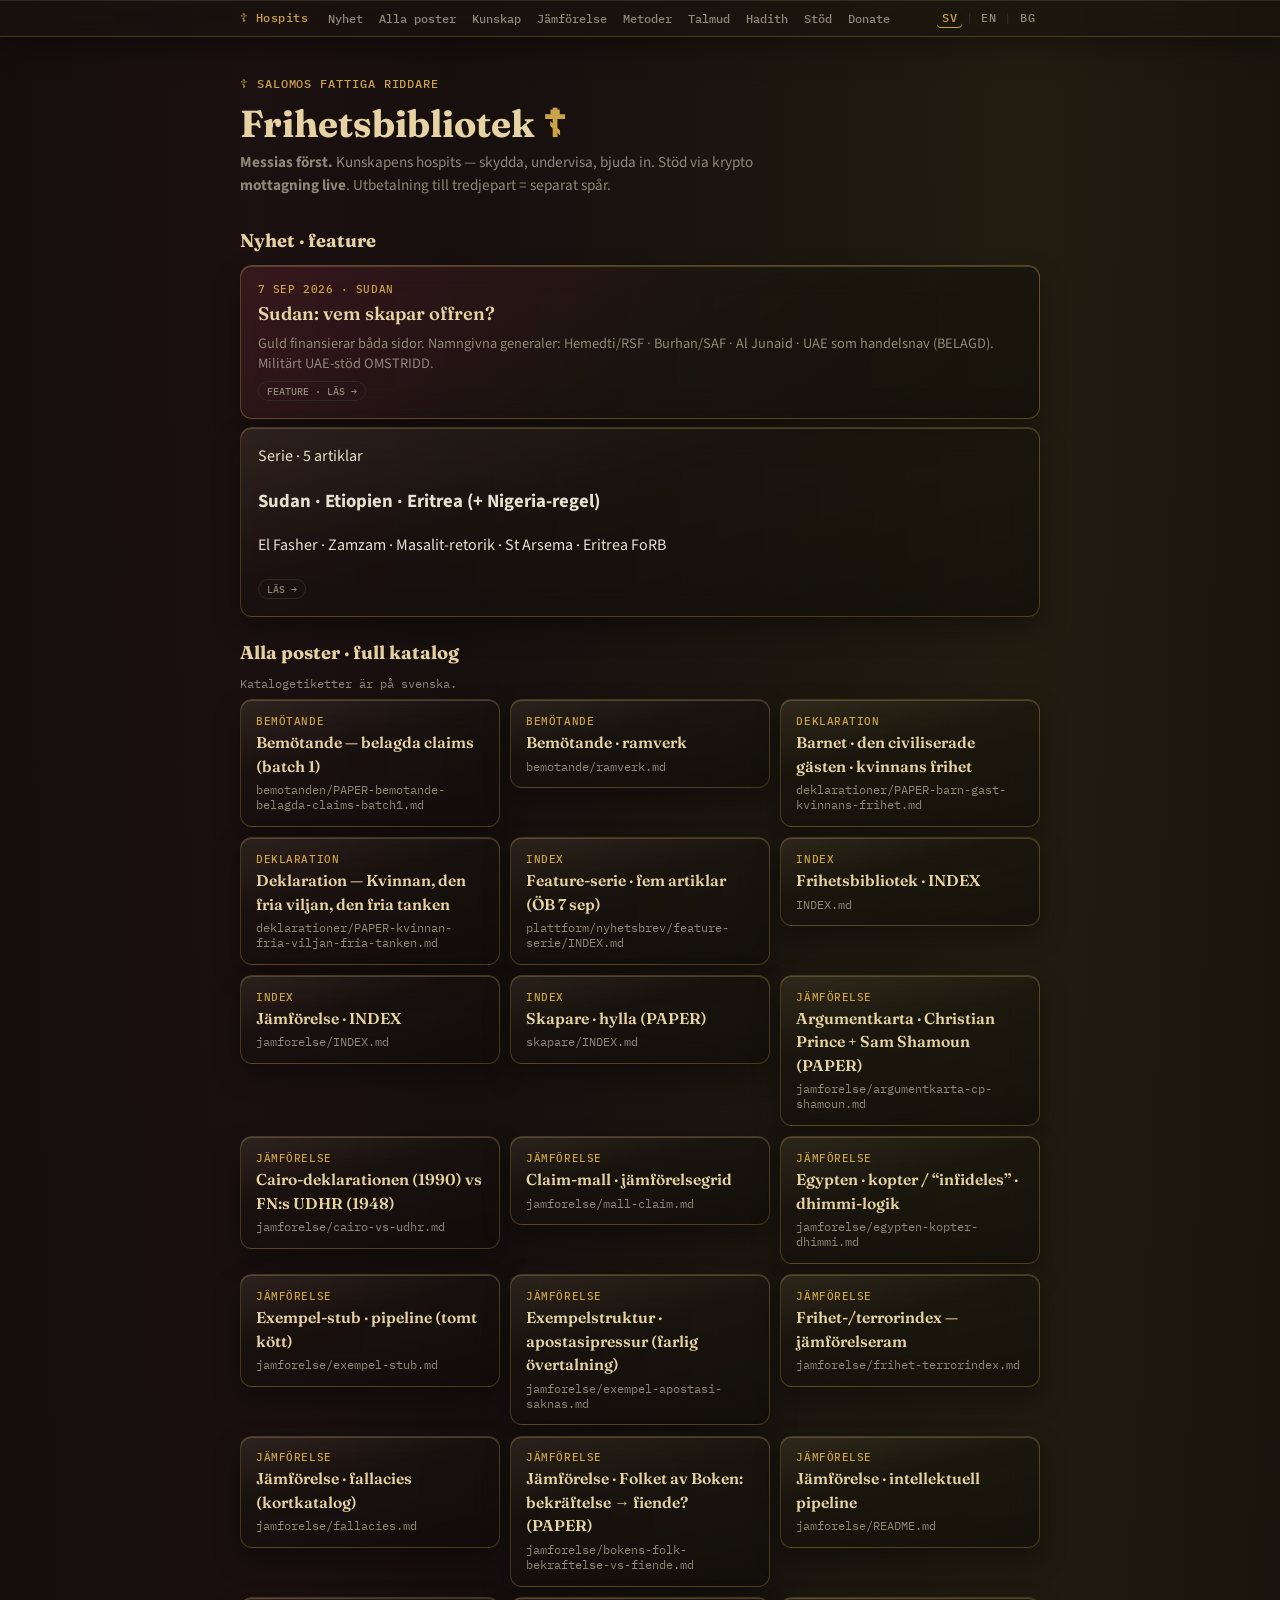
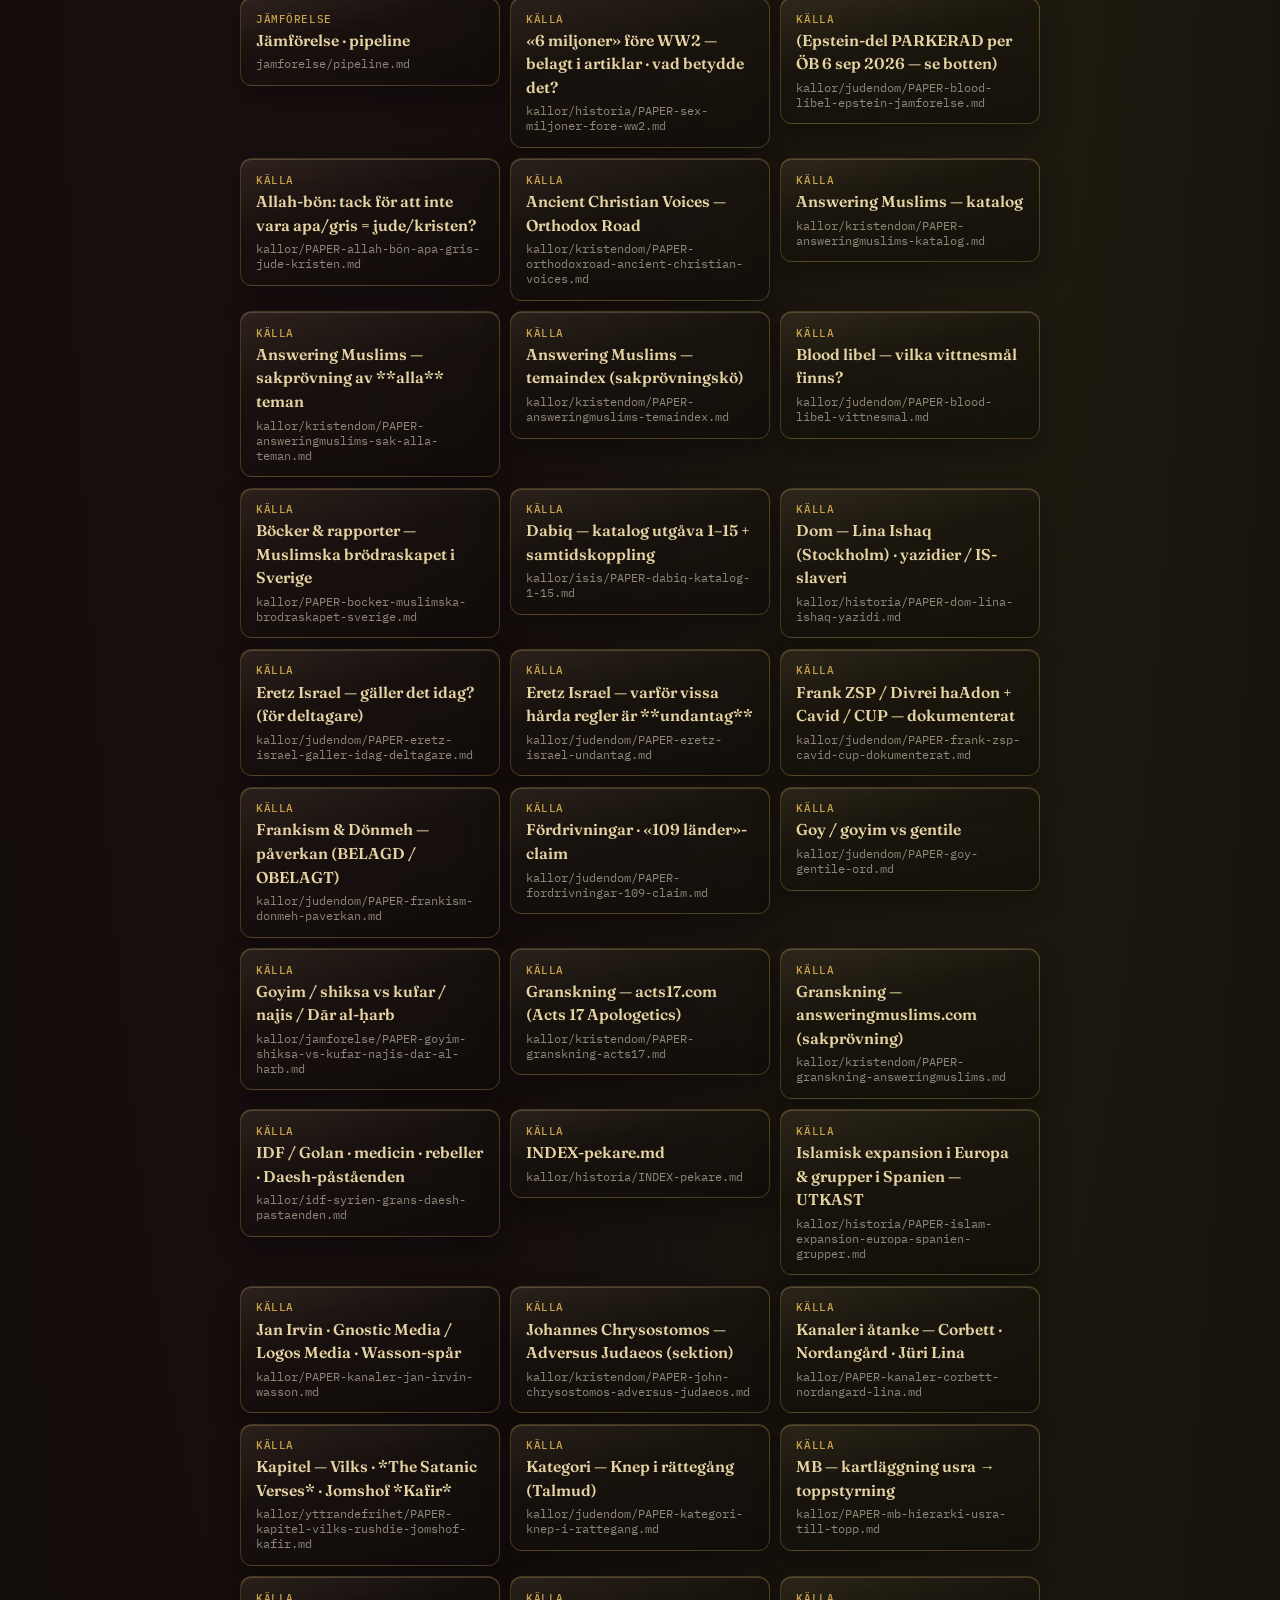
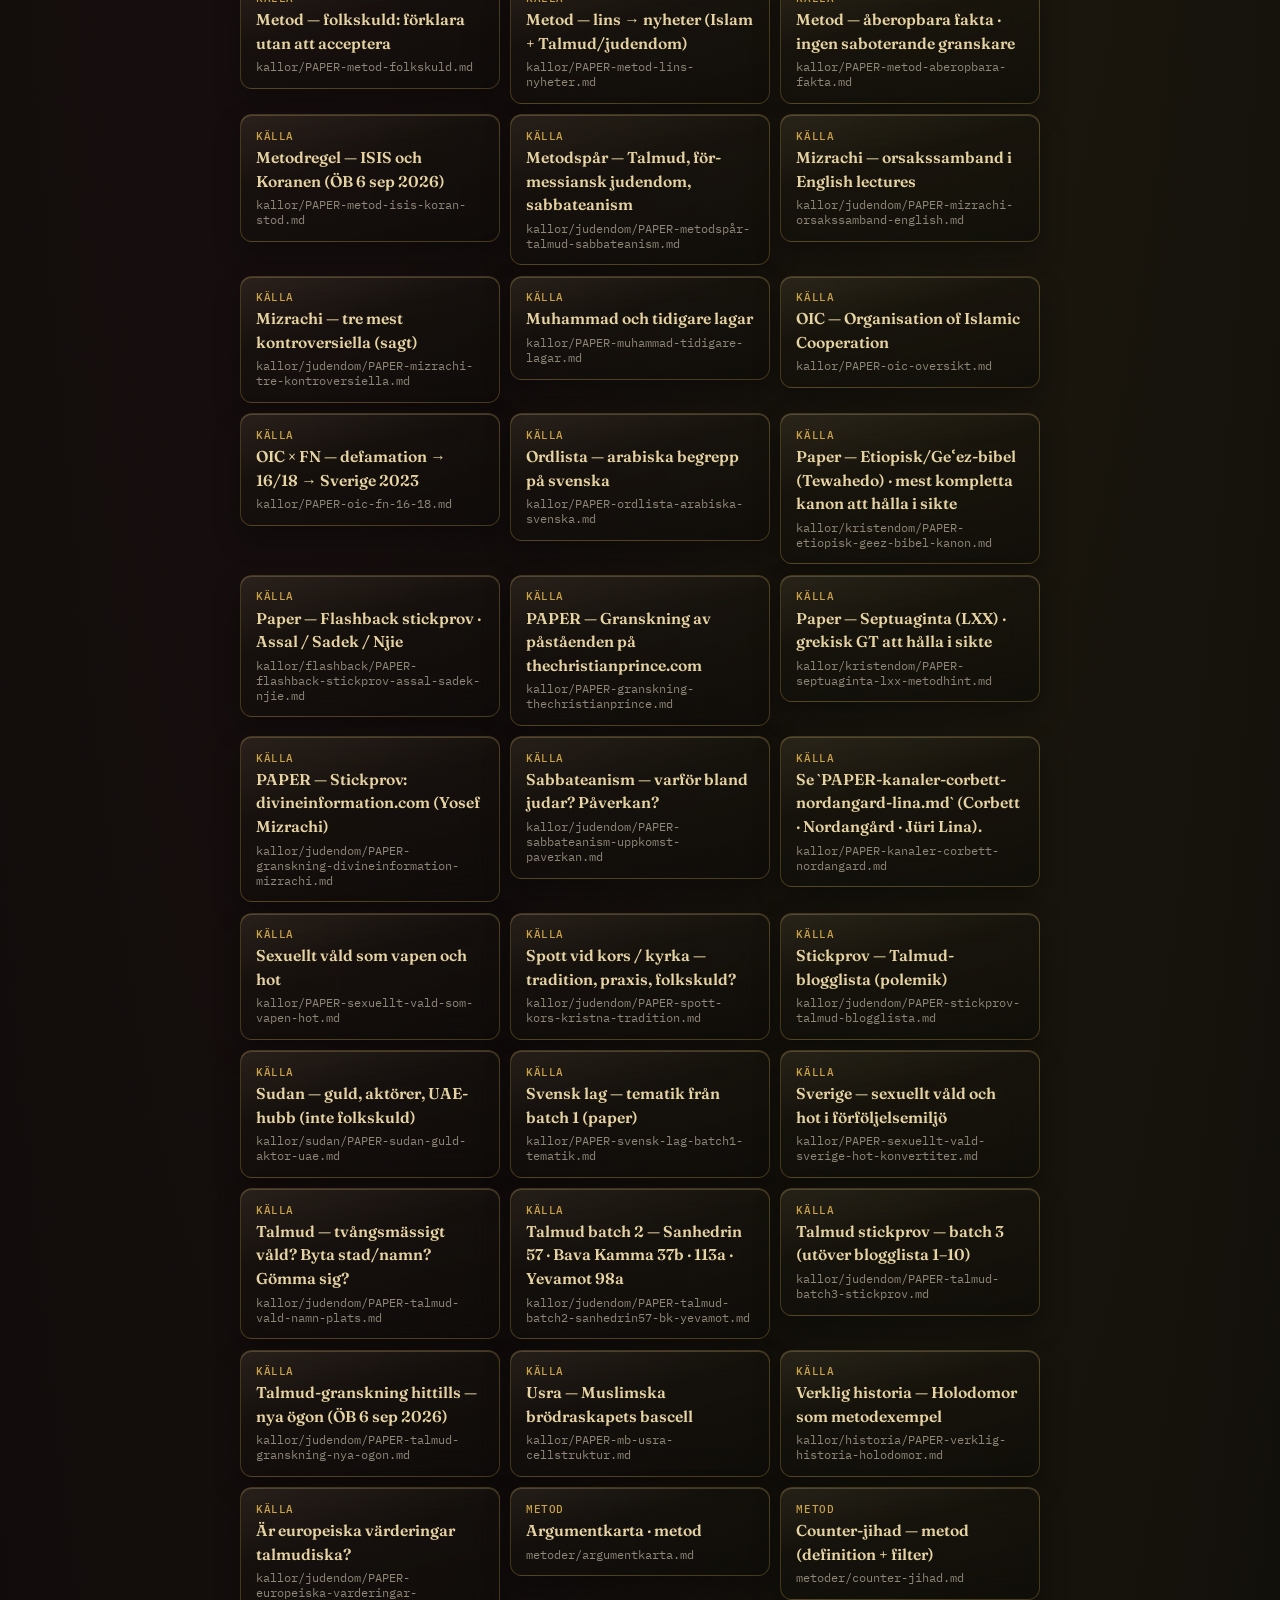
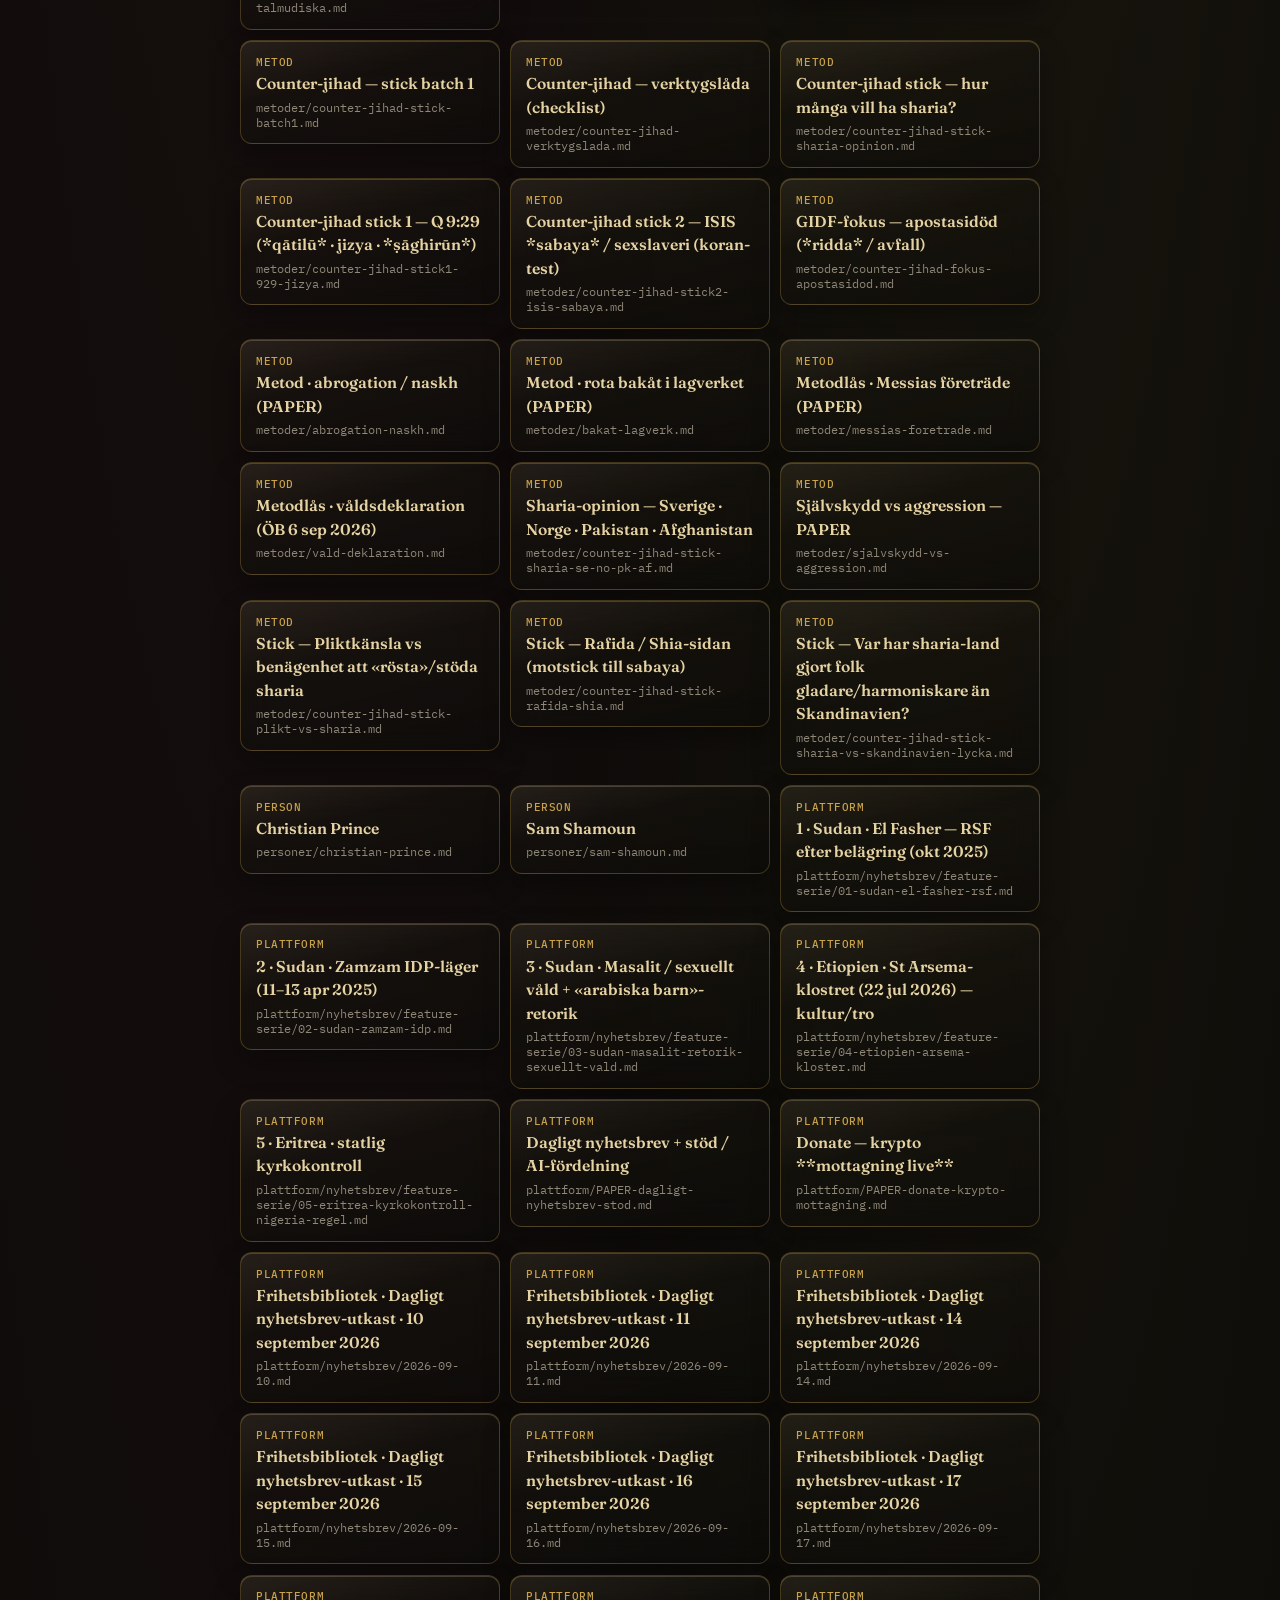
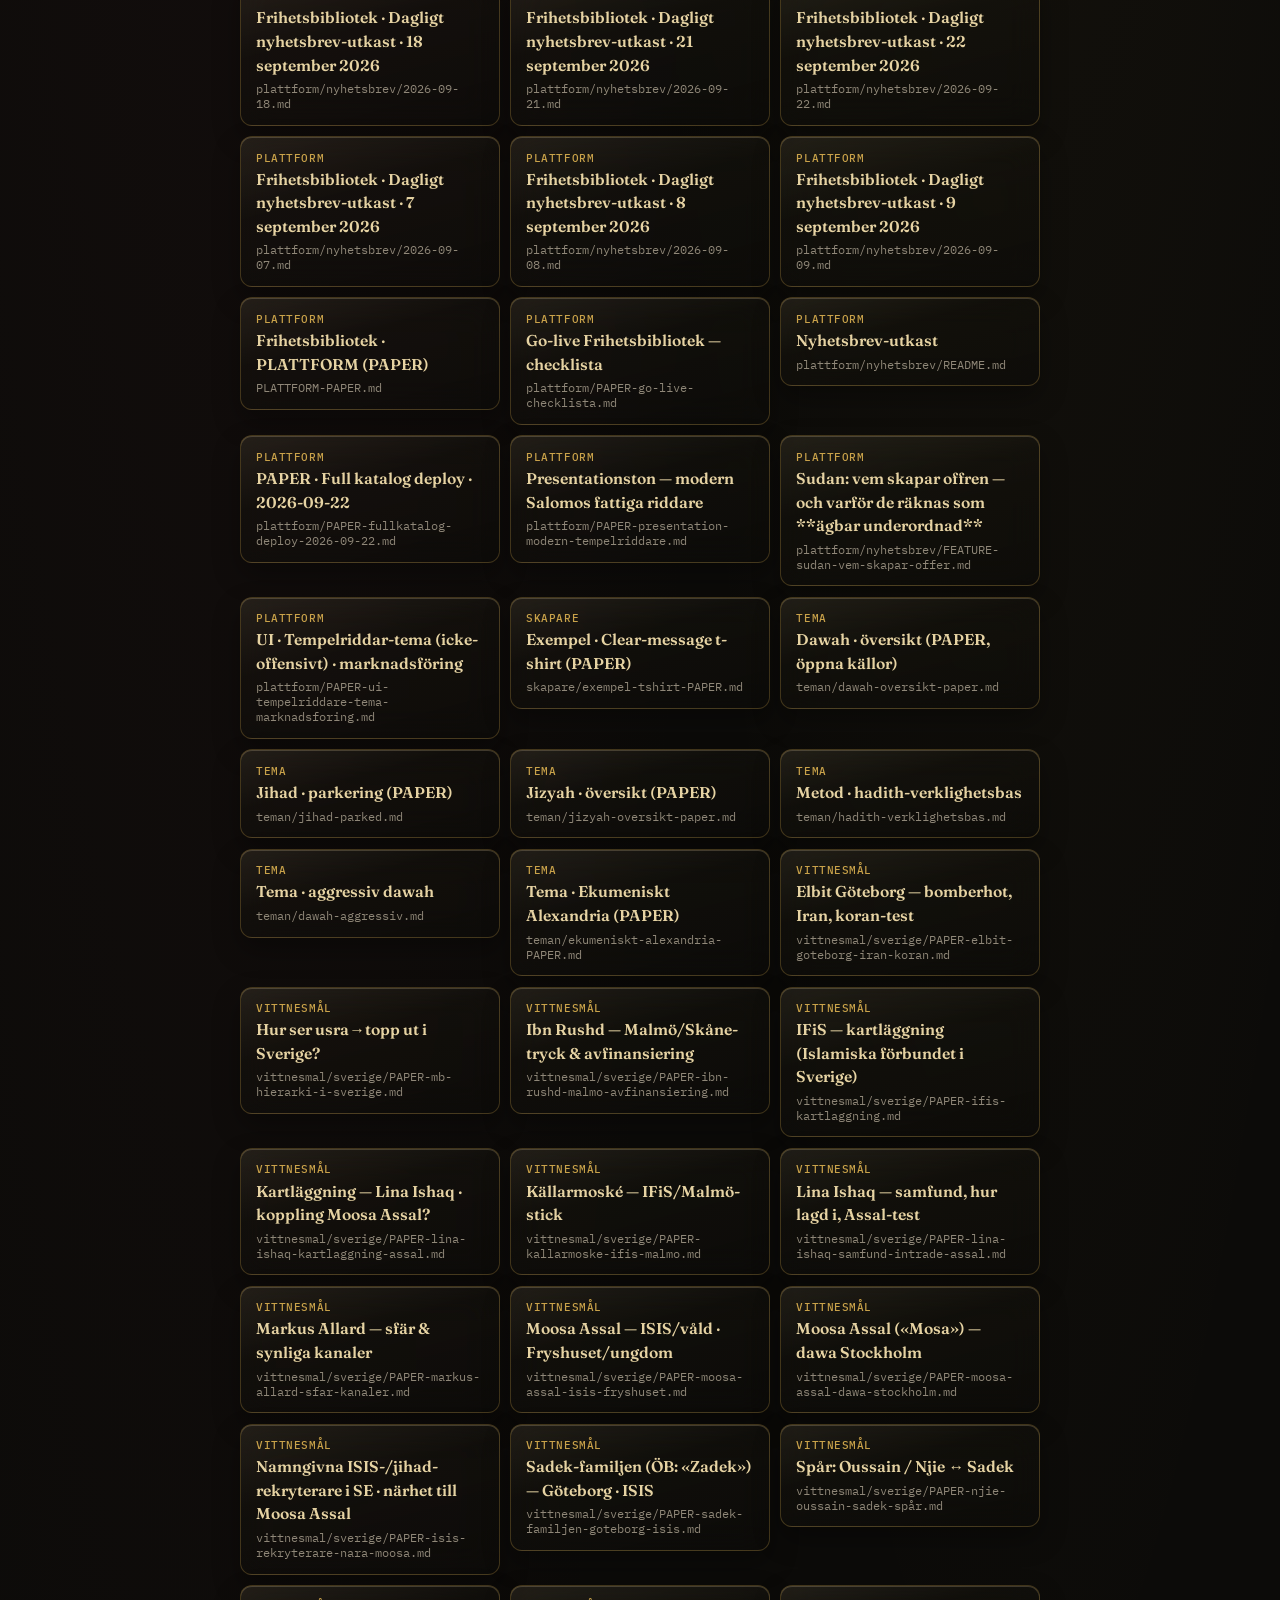
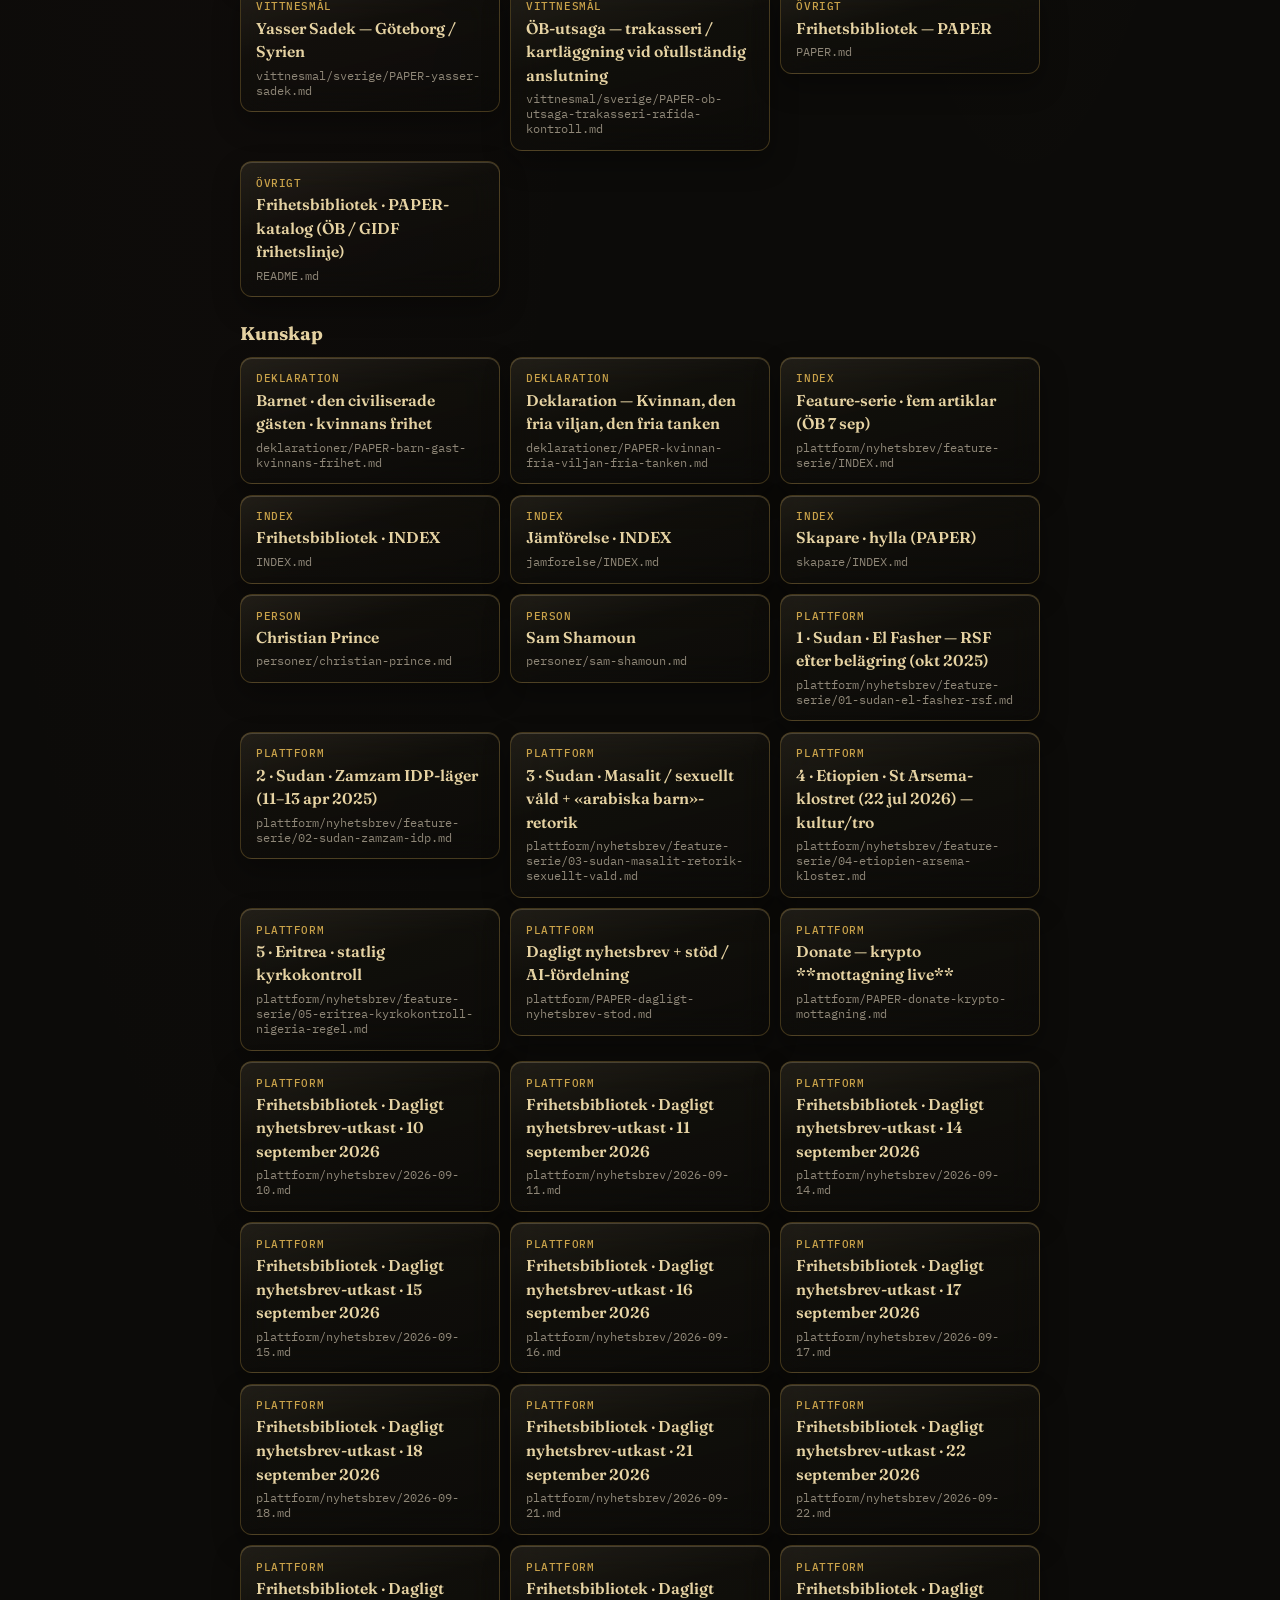
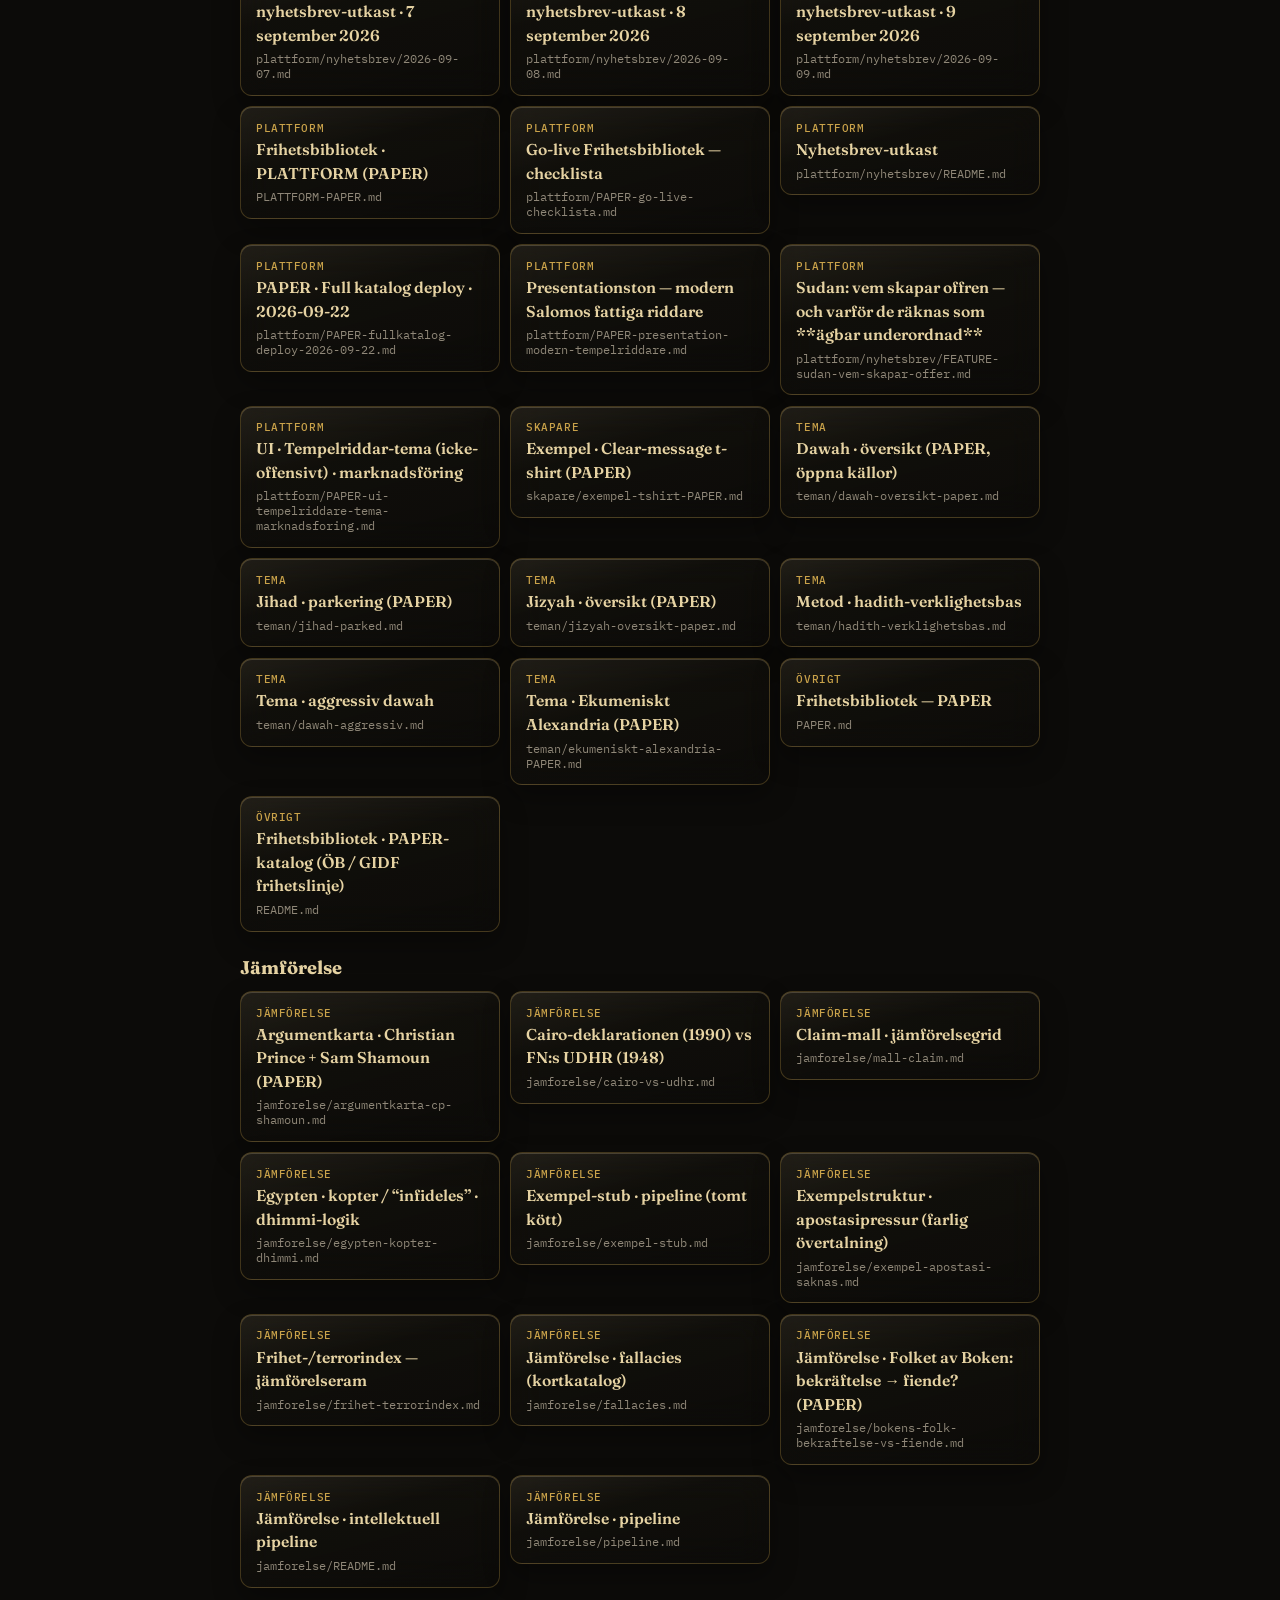
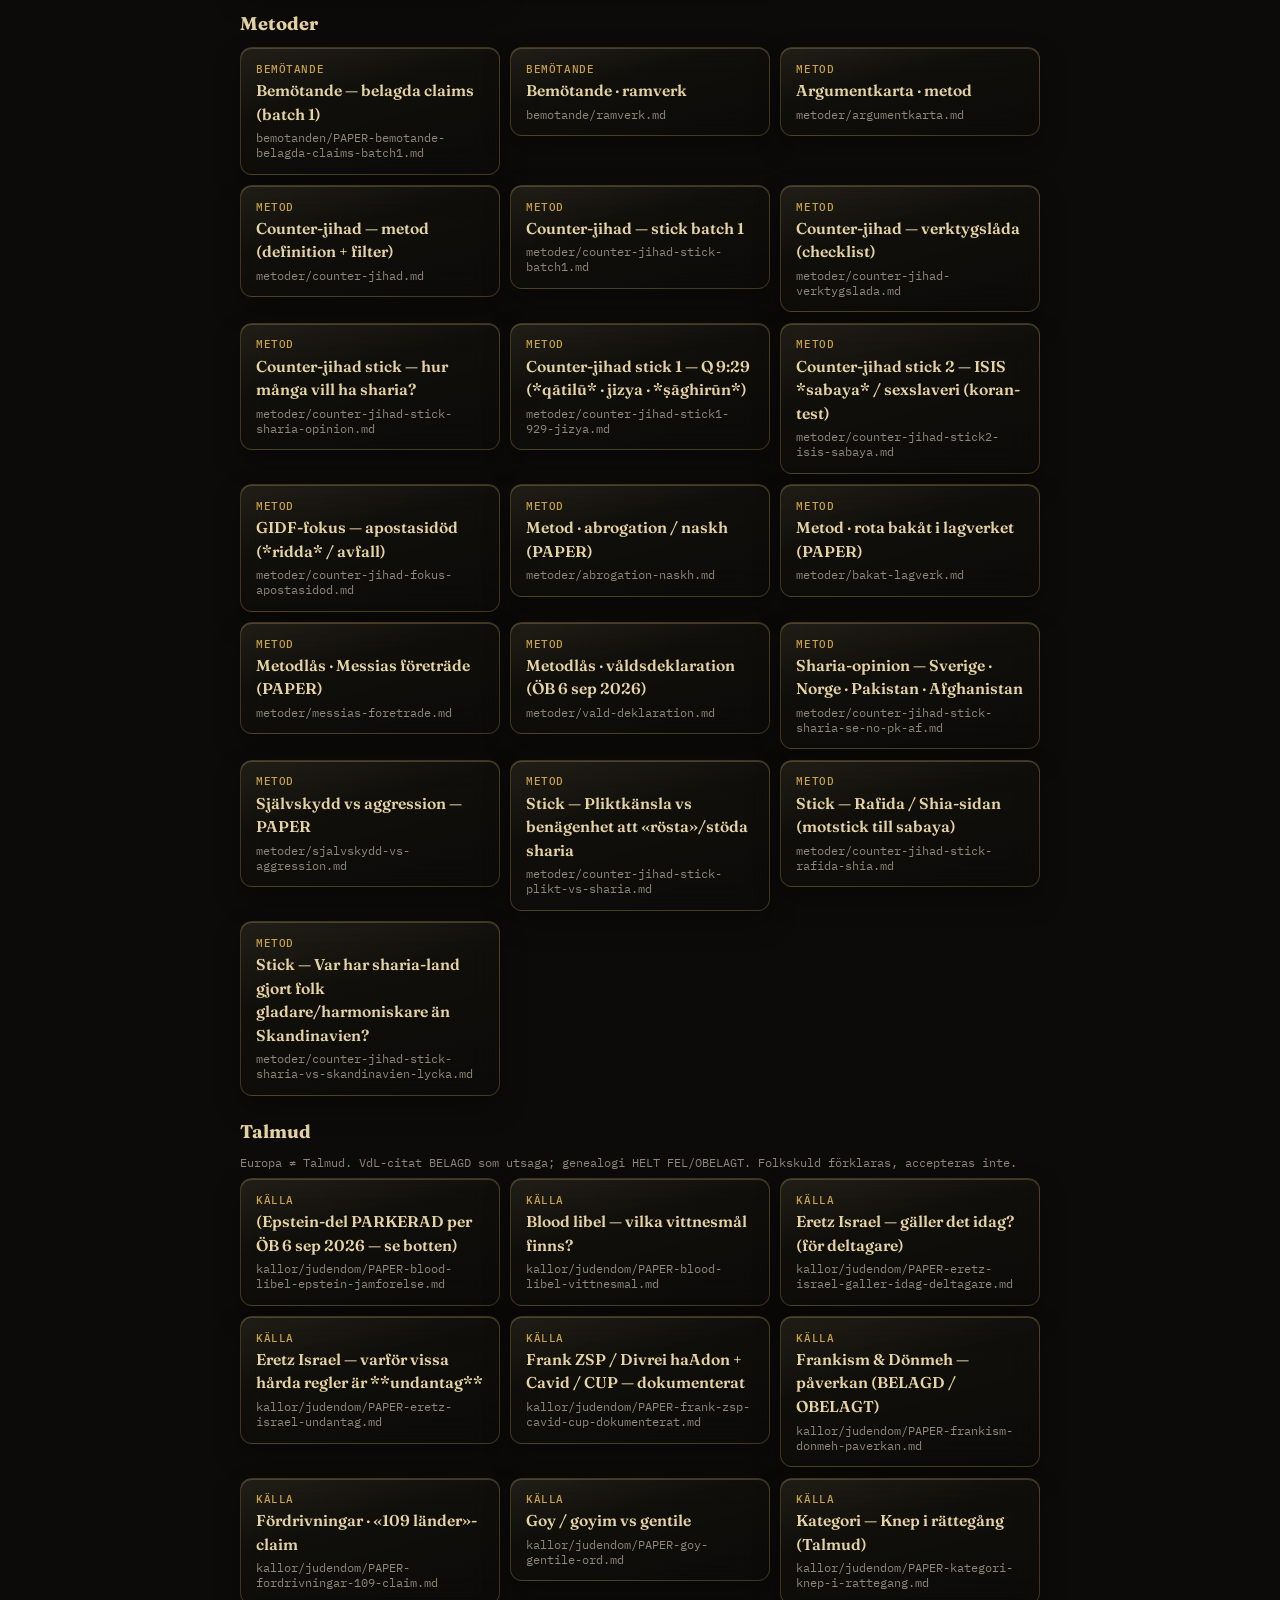
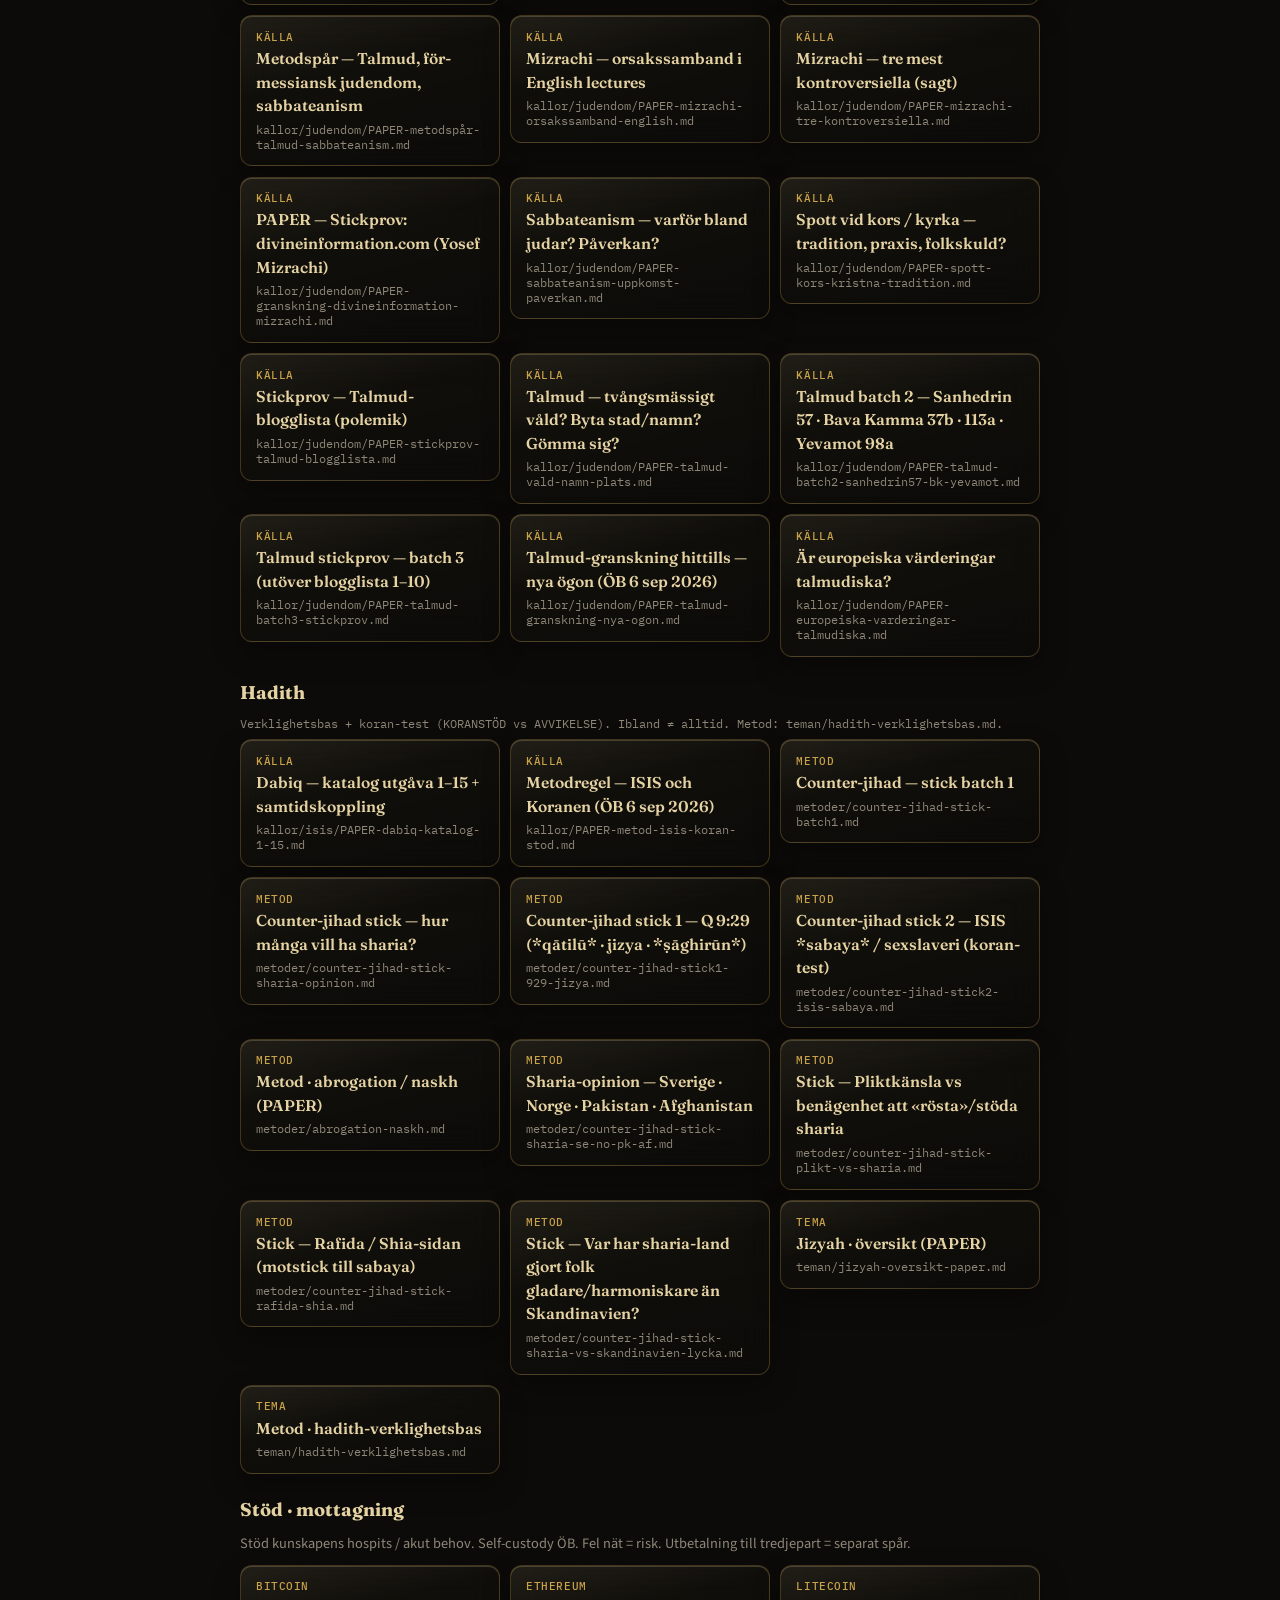
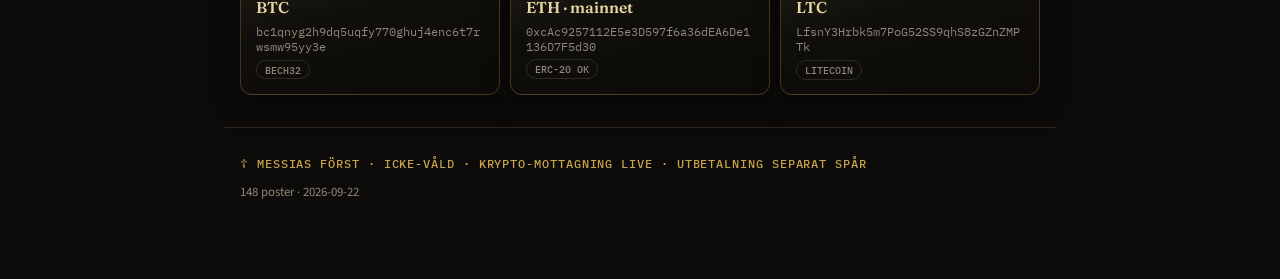
==== commit 9ecc3108: "Open catalog cards in post.html and frost the gold theme. Replace the inline inquiry toggle with pos" ====
--- a/index.html
+++ b/index.html
@@ -4,7 +4,7 @@
   <meta charset="UTF-8" />
   <meta name="viewport" content="width=device-width, initial-scale=1" />
   <title data-i18n-doc="doc.title">Frihetsbibliotek · Hospits</title>
-  <meta name="description" data-i18n-content="meta.description" content="Kunskapens hospits — Messias först. Salomos fattiga riddare. Krypto-mottagning live (BTC/ETH/LTC). Utbetalning till tredjepart är ett separat spår." />
+  <meta name="description" data-i18n-content="meta.description" content="Kunskapens hospits — Messias först. Salomos fattiga riddare. Krypto-mottagning live (BTC/ETH/LTC). Utbetalning till tredjepart = separat spår." />
   <link href="https://fonts.googleapis.com/css2?family=Fraunces:opsz,wght@9..144,600;700&family=IBM+Plex+Mono:wght@400;500&family=Source+Sans+3:wght@400;600&display=swap" rel="stylesheet" />
   <style>
     :root {
@@ -28,7 +28,14 @@
     h2 { font-family:Fraunces,serif; color:var(--gold-soft); font-size:1.15rem; margin:0 0 .6rem; }
     .mute,.lede { color:var(--mute); }
     .lede { max-width:36rem; margin:.45rem 0 0; font-size:.95rem; }
-    nav.top { position:sticky; top:0; z-index:20; backdrop-filter:blur(8px); background:rgba(12,11,9,.92); border-bottom:1px solid var(--line); }
+    nav.top {
+      position:sticky; top:0; z-index:20;
+      background:rgba(23,21,15,.52);
+      backdrop-filter:blur(18px) saturate(1.35);
+      -webkit-backdrop-filter:blur(18px) saturate(1.35);
+      border-bottom:1px solid rgba(201,162,74,.28);
+      box-shadow:0 8px 32px rgba(0,0,0,.38), inset 0 1px 0 rgba(230,211,163,.12);
+    }
     nav.top .inner { max-width:52rem; margin:0 auto; padding:.5rem 1rem; display:flex; gap:.5rem 1rem; align-items:center; flex-wrap:wrap; }
     nav.top .brand { font:500 .75rem "IBM Plex Mono", monospace; color:var(--gold); letter-spacing:.04em; margin-right:.25rem; }
     nav.top a { font:500 .78rem "IBM Plex Mono", monospace; color:var(--mute); }
@@ -48,9 +55,42 @@
     .hero { padding-top:1.75rem; padding-bottom:.5rem; }
     .ox { color:var(--gold); }
     .grid { display:grid; gap:.65rem; grid-template-columns:repeat(auto-fill,minmax(15rem,1fr)); margin-top:.35rem; }
-    article.card {
-      background:var(--card); border:1px solid var(--line); border-radius:12px;
-      padding:.85rem .95rem; min-height:5.5rem;
+    article.card,
+    a.feature-card:not(:has(article.card)) {
+      position:relative; overflow:hidden;
+      background:linear-gradient(165deg, rgba(230,211,163,.10), rgba(23,21,15,.42) 38%, rgba(12,11,9,.55));
+      border:1px solid rgba(201,162,74,.28);
+      border-radius:12px;
+      backdrop-filter:blur(16px) saturate(1.25);
+      -webkit-backdrop-filter:blur(16px) saturate(1.25);
+      box-shadow:inset 0 1px 0 rgba(230,211,163,.22), 0 12px 28px rgba(0,0,0,.32);
+      transition:border-color .22s ease, box-shadow .22s ease, transform .22s ease;
+    }
+    article.card { padding:.85rem .95rem; min-height:5.5rem; }
+    a.feature-card:not(:has(article.card)) { display:block; padding:1rem 1.05rem; margin-top:.5rem; }
+    article.card::after,
+    a.feature-card:not(:has(article.card))::after {
+      content:""; position:absolute; inset:0; pointer-events:none;
+      background:linear-gradient(115deg, transparent 36%, rgba(230,211,163,.16) 48%, transparent 60%);
+      transform:translateX(-130%);
+    }
+    a.card-link, a.feature-card { cursor:pointer; }
+    a.card-link:hover article.card,
+    a.feature-card:hover article.card,
+    article.card:hover,
+    a.feature-card:not(:has(article.card)):hover {
+      border-color:rgba(201,162,74,.75);
+      box-shadow:inset 0 1px 0 rgba(230,211,163,.34), 0 0 0 1px rgba(201,162,74,.28), 0 0 22px rgba(201,162,74,.22), 0 14px 32px rgba(0,0,0,.4);
+      transform:translateY(-2px);
+    }
+    a.card-link:hover article.card::after,
+    a.feature-card:hover article.card::after,
+    article.card:hover::after,
+    a.feature-card:not(:has(article.card)):hover::after { animation:glass-shine .75s ease; }
+    @keyframes glass-shine { from { transform:translateX(-130%); } to { transform:translateX(130%); } }
+    @media (prefers-reduced-motion: reduce) {
+      article.card, a.feature-card:not(:has(article.card)) { transition:none; }
+      article.card::after, a.feature-card:not(:has(article.card))::after { display:none; }
     }
     article.card .typ { font:500 .68rem "IBM Plex Mono", monospace; color:var(--gold); letter-spacing:.05em; text-transform:uppercase; }
     article.card h3 { font-family:Fraunces,serif; color:var(--gold-soft); font-size:.98rem; margin:.2rem 0 .25rem; font-weight:600; }
@@ -67,17 +107,20 @@
     .katalog-note { font:400 .72rem "IBM Plex Mono", monospace; color:var(--mute); margin:.15rem 0 .5rem; }
 
     a.feature-card { display:block; text-decoration:none; color:inherit; }
-    a.feature-card:hover { border-color:var(--gold); text-decoration:none; }
+    a.feature-card:hover { text-decoration:none; }
     a.feature-card:hover h3 { text-decoration:underline; }
+    .card-link { display:block; color:inherit; text-decoration:none; }
+    .card-link:hover { text-decoration:none; }
+    .card-link:hover article.card h3 { text-decoration:underline; }
     .feature-wrap { margin-top:.5rem; }
     article.card.feature {
-      border-color:#3a3228; background:linear-gradient(135deg, rgba(92,36,48,.22), var(--card) 55%);
+      background:linear-gradient(145deg, rgba(92,36,48,.42), rgba(23,21,15,.48) 55%, rgba(12,11,9,.55));
+      border-color:rgba(201,162,74,.36);
       min-height:auto; padding:1rem 1.05rem;
     }
     article.card.feature h3 { font-size:1.15rem; margin:.25rem 0 .4rem; }
     article.card.feature p { font-size:.9rem; line-height:1.45; }
   </style>
-  <link rel="stylesheet" href="glass.css" />
 </head>
 <body>
   <nav class="top" data-i18n-aria="nav.aria" aria-label="Navigering">
@@ -98,7 +141,7 @@
   <header class="hero">
     <p class="stamp" data-i18n="hero.stamp">☦ Salomos fattiga riddare</p>
     <h1><span data-i18n="hero.title">Frihetsbibliotek</span> <span class="ox">☦</span></h1>
-    <p class="lede" data-i18n-html="hero.lede"><b>Messias först.</b> Kunskapens hospits — skydda, undervisa, bjuda in. Stöd via krypto <b>mottagning live</b>. Utbetalning till tredjepart är ett separat spår.</p>
+    <p class="lede" data-i18n-html="hero.lede"><b>Messias först.</b> Kunskapens hospits — skydda, undervisa, bjuda in. Stöd via krypto <b>mottagning live</b>. Utbetalning till tredjepart = separat spår.</p>
   </header>
 
   <section class="block feature-wrap" id="nyhet">
@@ -111,20 +154,17 @@
         <span class="badge" data-i18n="feature.badge">FEATURE · LÄS →</span>
       </article>
     </a>
-    <a class="feature-card" href="feature/index.html">
-      <article class="card feature">
-        <div class="typ" data-i18n="series.typ">Serie · 5 artiklar</div>
-        <h3 data-i18n="series.title">Sudan · Etiopien · Eritrea (+ Nigeria-regel)</h3>
-        <p data-i18n="series.body">El Fasher · Zamzam · Masalit-retorik · St Arsema · Eritrea FoRB</p>
-        <span class="badge" data-i18n="series.badge">LÄS →</span>
-      </article>
+    <a class="feature-card" href="feature/index.html" style="margin-top:.5rem;display:block">
+      <div class="typ" data-i18n="series.typ">Serie · 5 artiklar</div>
+      <h3 data-i18n="series.title">Sudan · Etiopien · Eritrea (+ Nigeria-regel)</h3>
+      <p data-i18n="series.body">El Fasher · Zamzam · Masalit-retorik · St Arsema · Eritrea FoRB</p>
+      <span class="badge" data-i18n="series.badge">LÄS →</span>
     </a>
   </section>
 
   <section class="block" id="alla-poster">
     <h2 data-i18n="section.alla">Alla poster · full katalog</h2>
     <p class="katalog-note" data-i18n="footer.katalogNote">Katalogetiketter är på svenska.</p>
-    <div class="sort-chips" id="typ-chips" role="group" data-i18n-aria="chips.aria" aria-label="Filtrera på typ"></div>
     <div class="grid" id="grid-alla-poster"><p class="empty" data-i18n="empty.loading">laddar…</p></div>
   </section>
 
@@ -181,12 +221,75 @@
   </section>
 
   <footer class="site">
-    <p class="stamp" data-i18n="footer.stamp">☦ Messias först · icke-våld · krypto-mottagning live</p>
+    <p class="stamp" data-i18n="footer.stamp">☦ Messias först · icke-våld · krypto-mottagning live · utbetalning separat spår</p>
     <p class="mute" id="load-meta" data-i18n="footer.loading">katalog…</p>
   </footer>
 
   <script src="i18n.js"></script>
-  <script src="app.js"></script>
-
+  <script>
+    function esc(s){
+      return String(s??'').replace(/[&<>"']/g, c => ({'&':'&amp;','<':'&lt;','>':'&gt;','"':'&quot;',"'":'&#39;'}[c]));
+    }
+    function typLabel(t){
+      if (window.FrihetI18n) return FrihetI18n.typLabel(t);
+      return ({person:'Person',tema:'Tema',metod:'Metod',jamforelse:'Jämförelse',plattform:'Plattform',bemotande:'Bemötande',skapare:'Skapare',kalla:'Källa',deklaration:'Deklaration',vittnesmal:'Vittnesmål',index:'Index','övrigt':'Övrigt'}[t] || t || 'post');
+    }
+    function card(p){
+      const id = String(p && p.id || '');
+      return `<a href="post.html?id=${encodeURIComponent(id)}" class="card-link"><article class="card"><div class="typ">${esc(typLabel(p.typ))}</div>
+        <h3>${esc(p.etikett||p.id||'')}</h3>
+        <p class="meta">${esc(p.fil||'')}</p>
+      </article></a>`;
+    }
+    function sortPosts(list){
+      return list.slice().sort((a, b) => {
+        const typ = String(a.typ || '').localeCompare(String(b.typ || ''), 'sv', {sensitivity:'base'});
+        if (typ) return typ;
+        return String(a.etikett || a.id || '').localeCompare(String(b.etikett || b.id || ''), 'sv', {sensitivity:'base'});
+      });
+    }
+    const INLINE = {"status":"PAPER","uppdaterad":"2026-09-22","poster":[{"id":"index","typ":"index","fil":"INDEX.md","status":"utkast","etikett":"Frihetsbibliotek · INDEX"},{"id":"paper","typ":"övrigt","fil":"PAPER.md","status":"utkast","etikett":"Frihetsbibliotek — PAPER"},{"id":"plattform-paper","typ":"plattform","fil":"PLATTFORM-PAPER.md","status":"paper","etikett":"Frihetsbibliotek · PLATTFORM (PAPER)"},{"id":"readme","typ":"övrigt","fil":"README.md","status":"paper","etikett":"Frihetsbibliotek · PAPER-katalog (ÖB / GIDF frihetslinje)"},{"id":"bemotande-ramverk","typ":"bemotande","fil":"bemotande/ramverk.md","status":"paper","etikett":"Bemötande · ramverk"},{"id":"bemotanden-paper-bemotande-belagda-claims-batch1","typ":"bemotande","fil":"bemotanden/PAPER-bemotande-belagda-claims-batch1.md","status":"utkast","etikett":"Bemötande — belagda claims (batch 1)"},{"id":"deklarationer-paper-barn-gast-kvinnans-frihet","typ":"deklaration","fil":"deklarationer/PAPER-barn-gast-kvinnans-frihet.md","status":"utkast","etikett":"Barnet · den civiliserade gästen · kvinnans frihet"},{"id":"deklarationer-paper-kvinnan-fria-viljan-fria-tanken","typ":"deklaration","fil":"deklarationer/PAPER-kvinnan-fria-viljan-fria-tanken.md","status":"utkast","etikett":"Deklaration — Kvinnan, den fria viljan, den fria tanken"},{"id":"jamforelse-index","typ":"index","fil":"jamforelse/INDEX.md","status":"paper","etikett":"Jämförelse · INDEX"},{"id":"jamforelse-readme","typ":"jamforelse","fil":"jamforelse/README.md","status":"paper","etikett":"Jämförelse · intellektuell pipeline"},{"id":"jamforelse-argumentkarta-cp-shamoun","typ":"jamforelse","fil":"jamforelse/argumentkarta-cp-shamoun.md","status":"paper","etikett":"Argumentkarta · Christian Prince + Sam Shamoun (PAPER)"},{"id":"jamforelse-bokens-folk-bekraftelse-vs-fiende","typ":"jamforelse","fil":"jamforelse/bokens-folk-bekraftelse-vs-fiende.md","status":"paper","etikett":"Jämförelse · Folket av Boken: bekräftelse → fiende? (PAPER)"},{"id":"jamforelse-cairo-vs-udhr","typ":"jamforelse","fil":"jamforelse/cairo-vs-udhr.md","status":"paper","etikett":"Cairo-deklarationen (1990) vs FN:s UDHR (1948)"},{"id":"jamforelse-egypten-kopter-dhimmi","typ":"jamforelse","fil":"jamforelse/egypten-kopter-dhimmi.md","status":"paper","etikett":"Egypten · kopter / “infideles” · dhimmi-logik"},{"id":"jamforelse-exempel-apostasi-saknas","typ":"jamforelse","fil":"jamforelse/exempel-apostasi-saknas.md","status":"paper","etikett":"Exempelstruktur · apostasipressur (farlig övertalning)"},{"id":"jamforelse-exempel-stub","typ":"jamforelse","fil":"jamforelse/exempel-stub.md","status":"paper","etikett":"Exempel-stub · pipeline (tomt kött)"},{"id":"jamforelse-fallacies","typ":"jamforelse","fil":"jamforelse/fallacies.md","status":"paper","etikett":"Jämförelse · fallacies (kortkatalog)"},{"id":"jamforelse-frihet-terrorindex","typ":"jamforelse","fil":"jamforelse/frihet-terrorindex.md","status":"paper","etikett":"Frihet-/terrorindex — jämförelseram"},{"id":"jamforelse-mall-claim","typ":"jamforelse","fil":"jamforelse/mall-claim.md","status":"utkast","etikett":"Claim-mall · jämförelsegrid"},{"id":"jamforelse-pipeline","typ":"jamforelse","fil":"jamforelse/pipeline.md","status":"paper","etikett":"Jämförelse · pipeline"},{"id":"kallor-paper-allah-bon-apa-gris-jude-kristen","typ":"kalla","fil":"kallor/PAPER-allah-bön-apa-gris-jude-kristen.md","status":"utkast","etikett":"Allah-bön: tack för att inte vara apa/gris = jude/kristen?"},{"id":"kallor-paper-bocker-muslimska-brodraskapet-sverige","typ":"kalla","fil":"kallor/PAPER-bocker-muslimska-brodraskapet-sverige.md","status":"utkast","etikett":"Böcker & rapporter — Muslimska brödraskapet i Sverige"},{"id":"kallor-paper-granskning-thechristianprince","typ":"kalla","fil":"kallor/PAPER-granskning-thechristianprince.md","status":"utkast","etikett":"PAPER — Granskning av påståenden på thechristianprince.com"},{"id":"kallor-paper-kanaler-corbett-nordangard-lina","typ":"kalla","fil":"kallor/PAPER-kanaler-corbett-nordangard-lina.md","status":"utkast","etikett":"Kanaler i åtanke — Corbett · Nordangård · Jüri Lina"},{"id":"kallor-paper-kanaler-corbett-nordangard","typ":"kalla","fil":"kallor/PAPER-kanaler-corbett-nordangard.md","status":"paper","etikett":"Se `PAPER-kanaler-corbett-nordangard-lina.md` (Corbett · Nordangård · Jüri Lina)."},{"id":"kallor-paper-kanaler-jan-irvin-wasson","typ":"kalla","fil":"kallor/PAPER-kanaler-jan-irvin-wasson.md","status":"utkast","etikett":"Jan Irvin · Gnostic Media / Logos Media · Wasson-spår"},{"id":"kallor-paper-mb-hierarki-usra-till-topp","typ":"kalla","fil":"kallor/PAPER-mb-hierarki-usra-till-topp.md","status":"utkast","etikett":"MB — kartläggning usra → toppstyrning"},{"id":"kallor-paper-mb-usra-cellstruktur","typ":"kalla","fil":"kallor/PAPER-mb-usra-cellstruktur.md","status":"utkast","etikett":"Usra — Muslimska brödraskapets bascell"},{"id":"kallor-paper-metod-aberopbara-fakta","typ":"kalla","fil":"kallor/PAPER-metod-aberopbara-fakta.md","status":"utkast","etikett":"Metod — åberopbara fakta · ingen saboterande granskare"},{"id":"kallor-paper-metod-folkskuld","typ":"kalla","fil":"kallor/PAPER-metod-folkskuld.md","status":"utkast","etikett":"Metod — folkskuld: förklara utan att acceptera"},{"id":"kallor-paper-metod-isis-koran-stod","typ":"kalla","fil":"kallor/PAPER-metod-isis-koran-stod.md","status":"utkast","etikett":"Metodregel — ISIS och Koranen (ÖB 6 sep 2026)"},{"id":"kallor-paper-metod-lins-nyheter","typ":"kalla","fil":"kallor/PAPER-metod-lins-nyheter.md","status":"utkast","etikett":"Metod — lins → nyheter (Islam + Talmud/judendom)"},{"id":"kallor-paper-muhammad-tidigare-lagar","typ":"kalla","fil":"kallor/PAPER-muhammad-tidigare-lagar.md","status":"utkast","etikett":"Muhammad och tidigare lagar"},{"id":"kallor-paper-oic-fn-16-18","typ":"kalla","fil":"kallor/PAPER-oic-fn-16-18.md","status":"utkast","etikett":"OIC × FN — defamation → 16/18 → Sverige 2023"},{"id":"kallor-paper-oic-oversikt","typ":"kalla","fil":"kallor/PAPER-oic-oversikt.md","status":"utkast","etikett":"OIC — Organisation of Islamic Cooperation"},{"id":"kallor-paper-ordlista-arabiska-svenska","typ":"kalla","fil":"kallor/PAPER-ordlista-arabiska-svenska.md","status":"utkast","etikett":"Ordlista — arabiska begrepp på svenska"},{"id":"kallor-paper-sexuellt-vald-som-vapen-hot","typ":"kalla","fil":"kallor/PAPER-sexuellt-vald-som-vapen-hot.md","status":"utkast","etikett":"Sexuellt våld som vapen och hot"},{"id":"kallor-paper-sexuellt-vald-sverige-hot-konvertiter","typ":"kalla","fil":"kallor/PAPER-sexuellt-vald-sverige-hot-konvertiter.md","status":"utkast","etikett":"Sverige — sexuellt våld och hot i förföljelsemiljö"},{"id":"kallor-paper-svensk-lag-batch1-tematik","typ":"kalla","fil":"kallor/PAPER-svensk-lag-batch1-tematik.md","status":"utkast","etikett":"Svensk lag — tematik från batch 1 (paper)"},{"id":"kallor-flashback-paper-flashback-stickprov-assal-sadek-njie","typ":"kalla","fil":"kallor/flashback/PAPER-flashback-stickprov-assal-sadek-njie.md","status":"utkast","etikett":"Paper — Flashback stickprov · Assal / Sadek / Njie"},{"id":"kallor-historia-index-pekare","typ":"kalla","fil":"kallor/historia/INDEX-pekare.md","status":"utkast","etikett":"INDEX-pekare.md"},{"id":"kallor-historia-paper-dom-lina-ishaq-yazidi","typ":"kalla","fil":"kallor/historia/PAPER-dom-lina-ishaq-yazidi.md","status":"utkast","etikett":"Dom — Lina Ishaq (Stockholm) · yazidier / IS-slaveri"},{"id":"kallor-historia-paper-islam-expansion-europa-spanien-grupper","typ":"kalla","fil":"kallor/historia/PAPER-islam-expansion-europa-spanien-grupper.md","status":"utkast","etikett":"Islamisk expansion i Europa & grupper i Spanien — UTKAST"},{"id":"kallor-historia-paper-sex-miljoner-fore-ww2","typ":"kalla","fil":"kallor/historia/PAPER-sex-miljoner-fore-ww2.md","status":"utkast","etikett":"«6 miljoner» före WW2 — belagt i artiklar · vad betydde det?"},{"id":"kallor-historia-paper-verklig-historia-holodomor","typ":"kalla","fil":"kallor/historia/PAPER-verklig-historia-holodomor.md","status":"utkast","etikett":"Verklig historia — Holodomor som metodexempel"},{"id":"kallor-idf-syrien-grans-daesh-pastaenden","typ":"kalla","fil":"kallor/idf-syrien-grans-daesh-pastaenden.md","status":"paper","etikett":"IDF / Golan · medicin · rebeller · Daesh-påståenden"},{"id":"kallor-isis-paper-dabiq-katalog-1-15","typ":"kalla","fil":"kallor/isis/PAPER-dabiq-katalog-1-15.md","status":"utkast","etikett":"Dabiq — katalog utgåva 1–15 + samtidskoppling"},{"id":"kallor-jamforelse-paper-goyim-shiksa-vs-kufar-najis-dar-al-harb","typ":"kalla","fil":"kallor/jamforelse/PAPER-goyim-shiksa-vs-kufar-najis-dar-al-harb.md","status":"utkast","etikett":"Goyim / shiksa vs kufar / najis / Dār al-ḥarb"},{"id":"kallor-judendom-paper-blood-libel-epstein-jamforelse","typ":"kalla","fil":"kallor/judendom/PAPER-blood-libel-epstein-jamforelse.md","status":"utkast","etikett":"(Epstein-del PARKERAD per ÖB 6 sep 2026 — se botten)"},{"id":"kallor-judendom-paper-blood-libel-vittnesmal","typ":"kalla","fil":"kallor/judendom/PAPER-blood-libel-vittnesmal.md","status":"utkast","etikett":"Blood libel — vilka vittnesmål finns?"},{"id":"kallor-judendom-paper-eretz-israel-galler-idag-deltagare","typ":"kalla","fil":"kallor/judendom/PAPER-eretz-israel-galler-idag-deltagare.md","status":"utkast","etikett":"Eretz Israel — gäller det idag? (för deltagare)"},{"id":"kallor-judendom-paper-eretz-israel-undantag","typ":"kalla","fil":"kallor/judendom/PAPER-eretz-israel-undantag.md","status":"utkast","etikett":"Eretz Israel — varför vissa hårda regler är **undantag**"},{"id":"kallor-judendom-paper-europeiska-varderingar-talmudiska","typ":"kalla","fil":"kallor/judendom/PAPER-europeiska-varderingar-talmudiska.md","status":"utkast","etikett":"Är europeiska värderingar talmudiska?"},{"id":"kallor-judendom-paper-fordrivningar-109-claim","typ":"kalla","fil":"kallor/judendom/PAPER-fordrivningar-109-claim.md","status":"utkast","etikett":"Fördrivningar · «109 länder»-claim"},{"id":"kallor-judendom-paper-frank-zsp-cavid-cup-dokumenterat","typ":"kalla","fil":"kallor/judendom/PAPER-frank-zsp-cavid-cup-dokumenterat.md","status":"utkast","etikett":"Frank ZSP / Divrei haAdon + Cavid / CUP — dokumenterat"},{"id":"kallor-judendom-paper-frankism-donmeh-paverkan","typ":"kalla","fil":"kallor/judendom/PAPER-frankism-donmeh-paverkan.md","status":"utkast","etikett":"Frankism & Dönmeh — påverkan (BELAGD / OBELAGT)"},{"id":"kallor-judendom-paper-goy-gentile-ord","typ":"kalla","fil":"kallor/judendom/PAPER-goy-gentile-ord.md","status":"utkast","etikett":"Goy / goyim vs gentile"},{"id":"kallor-judendom-paper-granskning-divineinformation-mizrachi","typ":"kalla","fil":"kallor/judendom/PAPER-granskning-divineinformation-mizrachi.md","status":"utkast","etikett":"PAPER — Stickprov: divineinformation.com (Yosef Mizrachi)"},{"id":"kallor-judendom-paper-kategori-knep-i-rattegang","typ":"kalla","fil":"kallor/judendom/PAPER-kategori-knep-i-rattegang.md","status":"utkast","etikett":"Kategori — Knep i rättegång (Talmud)"},{"id":"kallor-judendom-paper-metodspar-talmud-sabbateanism","typ":"kalla","fil":"kallor/judendom/PAPER-metodspår-talmud-sabbateanism.md","status":"utkast","etikett":"Metodspår — Talmud, för-messiansk judendom, sabbateanism"},{"id":"kallor-judendom-paper-mizrachi-orsakssamband-english","typ":"kalla","fil":"kallor/judendom/PAPER-mizrachi-orsakssamband-english.md","status":"utkast","etikett":"Mizrachi — orsakssamband i English lectures"},{"id":"kallor-judendom-paper-mizrachi-tre-kontroversiella","typ":"kalla","fil":"kallor/judendom/PAPER-mizrachi-tre-kontroversiella.md","status":"utkast","etikett":"Mizrachi — tre mest kontroversiella (sagt)"},{"id":"kallor-judendom-paper-sabbateanism-uppkomst-paverkan","typ":"kalla","fil":"kallor/judendom/PAPER-sabbateanism-uppkomst-paverkan.md","status":"utkast","etikett":"Sabbateanism — varför bland judar? Påverkan?"},{"id":"kallor-judendom-paper-spott-kors-kristna-tradition","typ":"kalla","fil":"kallor/judendom/PAPER-spott-kors-kristna-tradition.md","status":"utkast","etikett":"Spott vid kors / kyrka — tradition, praxis, folkskuld?"},{"id":"kallor-judendom-paper-stickprov-talmud-blogglista","typ":"kalla","fil":"kallor/judendom/PAPER-stickprov-talmud-blogglista.md","status":"utkast","etikett":"Stickprov — Talmud-blogglista (polemik)"},{"id":"kallor-judendom-paper-talmud-batch2-sanhedrin57-bk-yevamot","typ":"kalla","fil":"kallor/judendom/PAPER-talmud-batch2-sanhedrin57-bk-yevamot.md","status":"utkast","etikett":"Talmud batch 2 — Sanhedrin 57 · Bava Kamma 37b · 113a · Yevamot 98a"},{"id":"kallor-judendom-paper-talmud-batch3-stickprov","typ":"kalla","fil":"kallor/judendom/PAPER-talmud-batch3-stickprov.md","status":"utkast","etikett":"Talmud stickprov — batch 3 (utöver blogglista 1–10)"},{"id":"kallor-judendom-paper-talmud-granskning-nya-ogon","typ":"kalla","fil":"kallor/judendom/PAPER-talmud-granskning-nya-ogon.md","status":"utkast","etikett":"Talmud-granskning hittills — nya ögon (ÖB 6 sep 2026)"},{"id":"kallor-judendom-paper-talmud-vald-namn-plats","typ":"kalla","fil":"kallor/judendom/PAPER-talmud-vald-namn-plats.md","status":"utkast","etikett":"Talmud — tvångsmässigt våld? Byta stad/namn? Gömma sig?"},{"id":"kallor-kristendom-paper-answeringmuslims-katalog","typ":"kalla","fil":"kallor/kristendom/PAPER-answeringmuslims-katalog.md","status":"paper","etikett":"Answering Muslims — katalog"},{"id":"kallor-kristendom-paper-answeringmuslims-sak-alla-teman","typ":"kalla","fil":"kallor/kristendom/PAPER-answeringmuslims-sak-alla-teman.md","status":"utkast","etikett":"Answering Muslims — sakprövning av **alla** teman"},{"id":"kallor-kristendom-paper-answeringmuslims-temaindex","typ":"kalla","fil":"kallor/kristendom/PAPER-answeringmuslims-temaindex.md","status":"paper","etikett":"Answering Muslims — temaindex (sakprövningskö)"},{"id":"kallor-kristendom-paper-etiopisk-geez-bibel-kanon","typ":"kalla","fil":"kallor/kristendom/PAPER-etiopisk-geez-bibel-kanon.md","status":"utkast","etikett":"Paper — Etiopisk/Geʿez-bibel (Tewahedo) · mest kompletta kanon att hålla i sikte"},{"id":"kallor-kristendom-paper-granskning-acts17","typ":"kalla","fil":"kallor/kristendom/PAPER-granskning-acts17.md","status":"utkast","etikett":"Granskning — acts17.com (Acts 17 Apologetics)"},{"id":"kallor-kristendom-paper-granskning-answeringmuslims","typ":"kalla","fil":"kallor/kristendom/PAPER-granskning-answeringmuslims.md","status":"utkast","etikett":"Granskning — answeringmuslims.com (sakprövning)"},{"id":"kallor-kristendom-paper-john-chrysostomos-adversus-judaeos","typ":"kalla","fil":"kallor/kristendom/PAPER-john-chrysostomos-adversus-judaeos.md","status":"utkast","etikett":"Johannes Chrysostomos — Adversus Judaeos (sektion)"},{"id":"kallor-kristendom-paper-orthodoxroad-ancient-christian-voices","typ":"kalla","fil":"kallor/kristendom/PAPER-orthodoxroad-ancient-christian-voices.md","status":"utkast","etikett":"Ancient Christian Voices — Orthodox Road"},{"id":"kallor-kristendom-paper-septuaginta-lxx-metodhint","typ":"kalla","fil":"kallor/kristendom/PAPER-septuaginta-lxx-metodhint.md","status":"utkast","etikett":"Paper — Septuaginta (LXX) · grekisk GT att hålla i sikte"},{"id":"kallor-sudan-paper-sudan-guld-aktor-uae","typ":"kalla","fil":"kallor/sudan/PAPER-sudan-guld-aktor-uae.md","status":"utkast","etikett":"Sudan — guld, aktörer, UAE-hubb (inte folkskuld)"},{"id":"kallor-yttrandefrihet-paper-kapitel-vilks-rushdie-jomshof-kafir","typ":"kalla","fil":"kallor/yttrandefrihet/PAPER-kapitel-vilks-rushdie-jomshof-kafir.md","status":"utkast","etikett":"Kapitel — Vilks · *The Satanic Verses* · Jomshof *Kafir*"},{"id":"metoder-abrogation-naskh","typ":"metod","fil":"metoder/abrogation-naskh.md","status":"paper","etikett":"Metod · abrogation / naskh (PAPER)"},{"id":"metoder-argumentkarta","typ":"metod","fil":"metoder/argumentkarta.md","status":"paper","etikett":"Argumentkarta · metod"},{"id":"metoder-bakat-lagverk","typ":"metod","fil":"metoder/bakat-lagverk.md","status":"paper","etikett":"Metod · rota bakåt i lagverket (PAPER)"},{"id":"metoder-counter-jihad-fokus-apostasidod","typ":"metod","fil":"metoder/counter-jihad-fokus-apostasidod.md","status":"utkast","etikett":"GIDF-fokus — apostasidöd (*ridda* / avfall)"},{"id":"metoder-counter-jihad-stick-batch1","typ":"metod","fil":"metoder/counter-jihad-stick-batch1.md","status":"utkast","etikett":"Counter-jihad — stick batch 1"},{"id":"metoder-counter-jihad-stick-plikt-vs-sharia","typ":"metod","fil":"metoder/counter-jihad-stick-plikt-vs-sharia.md","status":"utkast","etikett":"Stick — Pliktkänsla vs benägenhet att «rösta»/stöda sharia"},{"id":"metoder-counter-jihad-stick-rafida-shia","typ":"metod","fil":"metoder/counter-jihad-stick-rafida-shia.md","status":"utkast","etikett":"Stick — Rafida / Shia-sidan (motstick till sabaya)"},{"id":"metoder-counter-jihad-stick-sharia-opinion","typ":"metod","fil":"metoder/counter-jihad-stick-sharia-opinion.md","status":"utkast","etikett":"Counter-jihad stick — hur många vill ha sharia?"},{"id":"metoder-counter-jihad-stick-sharia-se-no-pk-af","typ":"metod","fil":"metoder/counter-jihad-stick-sharia-se-no-pk-af.md","status":"utkast","etikett":"Sharia-opinion — Sverige · Norge · Pakistan · Afghanistan"},{"id":"metoder-counter-jihad-stick-sharia-vs-skandinavien-lycka","typ":"metod","fil":"metoder/counter-jihad-stick-sharia-vs-skandinavien-lycka.md","status":"utkast","etikett":"Stick — Var har sharia-land gjort folk gladare/harmoniskare än Skandinavien?"},{"id":"metoder-counter-jihad-stick1-929-jizya","typ":"metod","fil":"metoder/counter-jihad-stick1-929-jizya.md","status":"utkast","etikett":"Counter-jihad stick 1 — Q 9:29 (*qātilū* · jizya · *ṣāghirūn*)"},{"id":"metoder-counter-jihad-stick2-isis-sabaya","typ":"metod","fil":"metoder/counter-jihad-stick2-isis-sabaya.md","status":"utkast","etikett":"Counter-jihad stick 2 — ISIS *sabaya* / sexslaveri (koran-test)"},{"id":"metoder-counter-jihad-verktygslada","typ":"metod","fil":"metoder/counter-jihad-verktygslada.md","status":"utkast","etikett":"Counter-jihad — verktygslåda (checklist)"},{"id":"metoder-counter-jihad","typ":"metod","fil":"metoder/counter-jihad.md","status":"utkast","etikett":"Counter-jihad — metod (definition + filter)"},{"id":"metoder-messias-foretrade","typ":"metod","fil":"metoder/messias-foretrade.md","status":"paper","etikett":"Metodlås · Messias företräde (PAPER)"},{"id":"metoder-sjalvskydd-vs-aggression","typ":"metod","fil":"metoder/sjalvskydd-vs-aggression.md","status":"utkast","etikett":"Självskydd vs aggression — PAPER"},{"id":"metoder-vald-deklaration","typ":"metod","fil":"metoder/vald-deklaration.md","status":"paper","etikett":"Metodlås · våldsdeklaration (ÖB 6 sep 2026)"},{"id":"personer-christian-prince","typ":"person","fil":"personer/christian-prince.md","status":"paper","etikett":"Christian Prince"},{"id":"personer-sam-shamoun","typ":"person","fil":"personer/sam-shamoun.md","status":"paper","etikett":"Sam Shamoun"},{"id":"plattform-paper-dagligt-nyhetsbrev-stod","typ":"plattform","fil":"plattform/PAPER-dagligt-nyhetsbrev-stod.md","status":"utkast","etikett":"Dagligt nyhetsbrev + stöd / AI-fördelning"},{"id":"plattform-paper-donate-krypto-mottagning","typ":"plattform","fil":"plattform/PAPER-donate-krypto-mottagning.md","status":"utkast","etikett":"Donate — krypto **mottagning live**"},{"id":"plattform-paper-fullkatalog-deploy-2026-09-22","typ":"plattform","fil":"plattform/PAPER-fullkatalog-deploy-2026-09-22.md","status":"paper","etikett":"PAPER · Full katalog deploy · 2026-09-22"},{"id":"plattform-paper-go-live-checklista","typ":"plattform","fil":"plattform/PAPER-go-live-checklista.md","status":"paper","etikett":"Go-live Frihetsbibliotek — checklista"},{"id":"plattform-paper-presentation-modern-tempelriddare","typ":"plattform","fil":"plattform/PAPER-presentation-modern-tempelriddare.md","status":"utkast","etikett":"Presentationston — modern Salomos fattiga riddare"},{"id":"plattform-paper-ui-tempelriddare-tema-marknadsforing","typ":"plattform","fil":"plattform/PAPER-ui-tempelriddare-tema-marknadsforing.md","status":"utkast","etikett":"UI · Tempelriddar-tema (icke-offensivt) · marknadsföring"},{"id":"plattform-nyhetsbrev-2026-09-07","typ":"plattform","fil":"plattform/nyhetsbrev/2026-09-07.md","status":"utkast","etikett":"Frihetsbibliotek · Dagligt nyhetsbrev-utkast · 7 september 2026"},{"id":"plattform-nyhetsbrev-2026-09-08","typ":"plattform","fil":"plattform/nyhetsbrev/2026-09-08.md","status":"utkast","etikett":"Frihetsbibliotek · Dagligt nyhetsbrev-utkast · 8 september 2026"},{"id":"plattform-nyhetsbrev-2026-09-09","typ":"plattform","fil":"plattform/nyhetsbrev/2026-09-09.md","status":"utkast","etikett":"Frihetsbibliotek · Dagligt nyhetsbrev-utkast · 9 september 2026"},{"id":"plattform-nyhetsbrev-2026-09-10","typ":"plattform","fil":"plattform/nyhetsbrev/2026-09-10.md","status":"utkast","etikett":"Frihetsbibliotek · Dagligt nyhetsbrev-utkast · 10 september 2026"},{"id":"plattform-nyhetsbrev-2026-09-11","typ":"plattform","fil":"plattform/nyhetsbrev/2026-09-11.md","status":"utkast","etikett":"Frihetsbibliotek · Dagligt nyhetsbrev-utkast · 11 september 2026"},{"id":"plattform-nyhetsbrev-2026-09-14","typ":"plattform","fil":"plattform/nyhetsbrev/2026-09-14.md","status":"utkast","etikett":"Frihetsbibliotek · Dagligt nyhetsbrev-utkast · 14 september 2026"},{"id":"plattform-nyhetsbrev-2026-09-15","typ":"plattform","fil":"plattform/nyhetsbrev/2026-09-15.md","status":"utkast","etikett":"Frihetsbibliotek · Dagligt nyhetsbrev-utkast · 15 september 2026"},{"id":"plattform-nyhetsbrev-2026-09-16","typ":"plattform","fil":"plattform/nyhetsbrev/2026-09-16.md","status":"utkast","etikett":"Frihetsbibliotek · Dagligt nyhetsbrev-utkast · 16 september 2026"},{"id":"plattform-nyhetsbrev-2026-09-17","typ":"plattform","fil":"plattform/nyhetsbrev/2026-09-17.md","status":"utkast","etikett":"Frihetsbibliotek · Dagligt nyhetsbrev-utkast · 17 september 2026"},{"id":"plattform-nyhetsbrev-2026-09-18","typ":"plattform","fil":"plattform/nyhetsbrev/2026-09-18.md","status":"utkast","etikett":"Frihetsbibliotek · Dagligt nyhetsbrev-utkast · 18 september 2026"},{"id":"plattform-nyhetsbrev-2026-09-21","typ":"plattform","fil":"plattform/nyhetsbrev/2026-09-21.md","status":"utkast","etikett":"Frihetsbibliotek · Dagligt nyhetsbrev-utkast · 21 september 2026"},{"id":"plattform-nyhetsbrev-2026-09-22","typ":"plattform","fil":"plattform/nyhetsbrev/2026-09-22.md","status":"utkast","etikett":"Frihetsbibliotek · Dagligt nyhetsbrev-utkast · 22 september 2026"},{"id":"plattform-nyhetsbrev-feature-sudan-vem-skapar-offer","typ":"plattform","fil":"plattform/nyhetsbrev/FEATURE-sudan-vem-skapar-offer.md","status":"utkast","etikett":"Sudan: vem skapar offren — och varför de räknas som **ägbar underordnad**"},{"id":"plattform-nyhetsbrev-readme","typ":"plattform","fil":"plattform/nyhetsbrev/README.md","status":"utkast","etikett":"Nyhetsbrev-utkast"},{"id":"plattform-nyhetsbrev-feature-serie-01-sudan-el-fasher-rsf","typ":"plattform","fil":"plattform/nyhetsbrev/feature-serie/01-sudan-el-fasher-rsf.md","status":"utkast","etikett":"1 · Sudan · El Fasher — RSF efter belägring (okt 2025)"},{"id":"plattform-nyhetsbrev-feature-serie-02-sudan-zamzam-idp","typ":"plattform","fil":"plattform/nyhetsbrev/feature-serie/02-sudan-zamzam-idp.md","status":"utkast","etikett":"2 · Sudan · Zamzam IDP-läger (11–13 apr 2025)"},{"id":"plattform-nyhetsbrev-feature-serie-03-sudan-masalit-retorik-sexuellt-vald","typ":"plattform","fil":"plattform/nyhetsbrev/feature-serie/03-sudan-masalit-retorik-sexuellt-vald.md","status":"utkast","etikett":"3 · Sudan · Masalit / sexuellt våld + «arabiska barn»-retorik"},{"id":"plattform-nyhetsbrev-feature-serie-04-etiopien-arsema-kloster","typ":"plattform","fil":"plattform/nyhetsbrev/feature-serie/04-etiopien-arsema-kloster.md","status":"utkast","etikett":"4 · Etiopien · St Arsema-klostret (22 jul 2026) — kultur/tro"},{"id":"plattform-nyhetsbrev-feature-serie-05-eritrea-kyrkokontroll-nigeria-regel","typ":"plattform","fil":"plattform/nyhetsbrev/feature-serie/05-eritrea-kyrkokontroll-nigeria-regel.md","status":"utkast","etikett":"5 · Eritrea · statlig kyrkokontroll"},{"id":"plattform-nyhetsbrev-feature-serie-index","typ":"index","fil":"plattform/nyhetsbrev/feature-serie/INDEX.md","status":"utkast","etikett":"Feature-serie · fem artiklar (ÖB 7 sep)"},{"id":"skapare-index","typ":"index","fil":"skapare/INDEX.md","status":"paper","etikett":"Skapare · hylla (PAPER)"},{"id":"skapare-exempel-tshirt-paper","typ":"skapare","fil":"skapare/exempel-tshirt-PAPER.md","status":"paper","etikett":"Exempel · Clear-message t-shirt (PAPER)"},{"id":"teman-dawah-aggressiv","typ":"tema","fil":"teman/dawah-aggressiv.md","status":"paper","etikett":"Tema · aggressiv dawah"},{"id":"teman-dawah-oversikt-paper","typ":"tema","fil":"teman/dawah-oversikt-paper.md","status":"utkast","etikett":"Dawah · översikt (PAPER, öppna källor)"},{"id":"teman-ekumeniskt-alexandria-paper","typ":"tema","fil":"teman/ekumeniskt-alexandria-PAPER.md","status":"paper","etikett":"Tema · Ekumeniskt Alexandria (PAPER)"},{"id":"teman-hadith-verklighetsbas","typ":"tema","fil":"teman/hadith-verklighetsbas.md","status":"paper","etikett":"Metod · hadith-verklighetsbas"},{"id":"teman-jihad-parked","typ":"tema","fil":"teman/jihad-parked.md","status":"paper","etikett":"Jihad · parkering (PAPER)"},{"id":"teman-jizyah-oversikt-paper","typ":"tema","fil":"teman/jizyah-oversikt-paper.md","status":"paper","etikett":"Jizyah · översikt (PAPER)"},{"id":"vittnesmal-sverige-paper-elbit-goteborg-iran-koran","typ":"vittnesmal","fil":"vittnesmal/sverige/PAPER-elbit-goteborg-iran-koran.md","status":"utkast","etikett":"Elbit Göteborg — bomberhot, Iran, koran-test"},{"id":"vittnesmal-sverige-paper-ibn-rushd-malmo-avfinansiering","typ":"vittnesmal","fil":"vittnesmal/sverige/PAPER-ibn-rushd-malmo-avfinansiering.md","status":"utkast","etikett":"Ibn Rushd — Malmö/Skåne-tryck & avfinansiering"},{"id":"vittnesmal-sverige-paper-ifis-kartlaggning","typ":"vittnesmal","fil":"vittnesmal/sverige/PAPER-ifis-kartlaggning.md","status":"utkast","etikett":"IFiS — kartläggning (Islamiska förbundet i Sverige)"},{"id":"vittnesmal-sverige-paper-isis-rekryterare-nara-moosa","typ":"vittnesmal","fil":"vittnesmal/sverige/PAPER-isis-rekryterare-nara-moosa.md","status":"utkast","etikett":"Namngivna ISIS-/jihad-rekryterare i SE · närhet till Moosa Assal"},{"id":"vittnesmal-sverige-paper-kallarmoske-ifis-malmo","typ":"vittnesmal","fil":"vittnesmal/sverige/PAPER-kallarmoske-ifis-malmo.md","status":"utkast","etikett":"Källarmoské — IFiS/Malmö-stick"},{"id":"vittnesmal-sverige-paper-lina-ishaq-kartlaggning-assal","typ":"vittnesmal","fil":"vittnesmal/sverige/PAPER-lina-ishaq-kartlaggning-assal.md","status":"utkast","etikett":"Kartläggning — Lina Ishaq · koppling Moosa Assal?"},{"id":"vittnesmal-sverige-paper-lina-ishaq-samfund-intrade-assal","typ":"vittnesmal","fil":"vittnesmal/sverige/PAPER-lina-ishaq-samfund-intrade-assal.md","status":"utkast","etikett":"Lina Ishaq — samfund, hur lagd i, Assal-test"},{"id":"vittnesmal-sverige-paper-markus-allard-sfar-kanaler","typ":"vittnesmal","fil":"vittnesmal/sverige/PAPER-markus-allard-sfar-kanaler.md","status":"utkast","etikett":"Markus Allard — sfär & synliga kanaler"},{"id":"vittnesmal-sverige-paper-mb-hierarki-i-sverige","typ":"vittnesmal","fil":"vittnesmal/sverige/PAPER-mb-hierarki-i-sverige.md","status":"utkast","etikett":"Hur ser usra→topp ut i Sverige?"},{"id":"vittnesmal-sverige-paper-moosa-assal-dawa-stockholm","typ":"vittnesmal","fil":"vittnesmal/sverige/PAPER-moosa-assal-dawa-stockholm.md","status":"utkast","etikett":"Moosa Assal («Mosa») — dawa Stockholm"},{"id":"vittnesmal-sverige-paper-moosa-assal-isis-fryshuset","typ":"vittnesmal","fil":"vittnesmal/sverige/PAPER-moosa-assal-isis-fryshuset.md","status":"utkast","etikett":"Moosa Assal — ISIS/våld · Fryshuset/ungdom"},{"id":"vittnesmal-sverige-paper-njie-oussain-sadek-spar","typ":"vittnesmal","fil":"vittnesmal/sverige/PAPER-njie-oussain-sadek-spår.md","status":"utkast","etikett":"Spår: Oussain / Njie ↔ Sadek"},{"id":"vittnesmal-sverige-paper-ob-utsaga-trakasseri-rafida-kontroll","typ":"vittnesmal","fil":"vittnesmal/sverige/PAPER-ob-utsaga-trakasseri-rafida-kontroll.md","status":"utkast","etikett":"ÖB-utsaga — trakasseri / kartläggning vid ofullständig anslutning"},{"id":"vittnesmal-sverige-paper-sadek-familjen-goteborg-isis","typ":"vittnesmal","fil":"vittnesmal/sverige/PAPER-sadek-familjen-goteborg-isis.md","status":"utkast","etikett":"Sadek-familjen (ÖB: «Zadek») — Göteborg · ISIS"},{"id":"vittnesmal-sverige-paper-yasser-sadek","typ":"vittnesmal","fil":"vittnesmal/sverige/PAPER-yasser-sadek.md","status":"utkast","etikett":"Yasser Sadek — Göteborg / Syrien"}]};
+    let lastData = INLINE;
+    function render(data){
+      lastData = data || lastData;
+      const posts = Array.isArray(lastData.poster) ? lastData.poster : [];
+      const meta = document.getElementById('load-meta');
+      if (window.FrihetI18n) {
+        meta.textContent = FrihetI18n.tf('footer.meta', { n: posts.length, date: lastData.uppdaterad || '' });
+      } else {
+        meta.textContent = posts.length + ' poster · ' + (lastData.uppdaterad||'');
+      }
+      const missing = window.FrihetI18n ? FrihetI18n.t('empty.missing') : 'saknas';
+      const put = (id, list) => {
+        document.getElementById(id).innerHTML = list.length ? sortPosts(list).map(card).join('') : '<p class="empty">' + esc(missing) + '</p>';
+      };
+      put('grid-alla-poster', posts);
+      put('grid-kunskap', posts.filter(p => ['person','tema','plattform','index','övrigt','deklaration','skapare'].includes(p.typ)));
+      put('grid-jamforelse', posts.filter(p => p.typ === 'jamforelse'));
+      put('grid-metoder', posts.filter(p => p.typ === 'metod' || p.typ === 'bemotande'));
+      put('grid-talmud', posts.filter(p => {
+        const fil = String(p.fil || '');
+        const id = String(p.id || '');
+        return fil.startsWith('kallor/judendom/') || /talmud/i.test(fil) || /talmud/i.test(id);
+      }));
+      put('grid-hadith', posts.filter(p => {
+        const fil = String(p.fil || '');
+        const id = String(p.id || '');
+        return fil === 'teman/hadith-verklighetsbas.md'
+          || fil === 'metoder/abrogation-naskh.md'
+          || fil.startsWith('metoder/counter-jihad-stick')
+          || fil.startsWith('kallor/isis/')
+          || fil === 'kallor/PAPER-metod-isis-koran-stod.md'
+          || fil === 'teman/jizyah-oversikt-paper.md'
+          || /hadith|sabaya|jizya|dabiq|naskh/i.test(fil)
+          || /hadith|sabaya|jizya|dabiq|naskh/i.test(id);
+      }));
+    }
+    document.addEventListener('frihet-lang', () => render(lastData));
+    fetch('./frihet-katalog.json?t=' + Date.now(), {cache:'no-store'})
+      .then(r => { if (!r.ok) throw 0; return r.json(); })
+      .then(render)
+      .catch(() => render(INLINE));
+  </script>
 </body>
 </html>
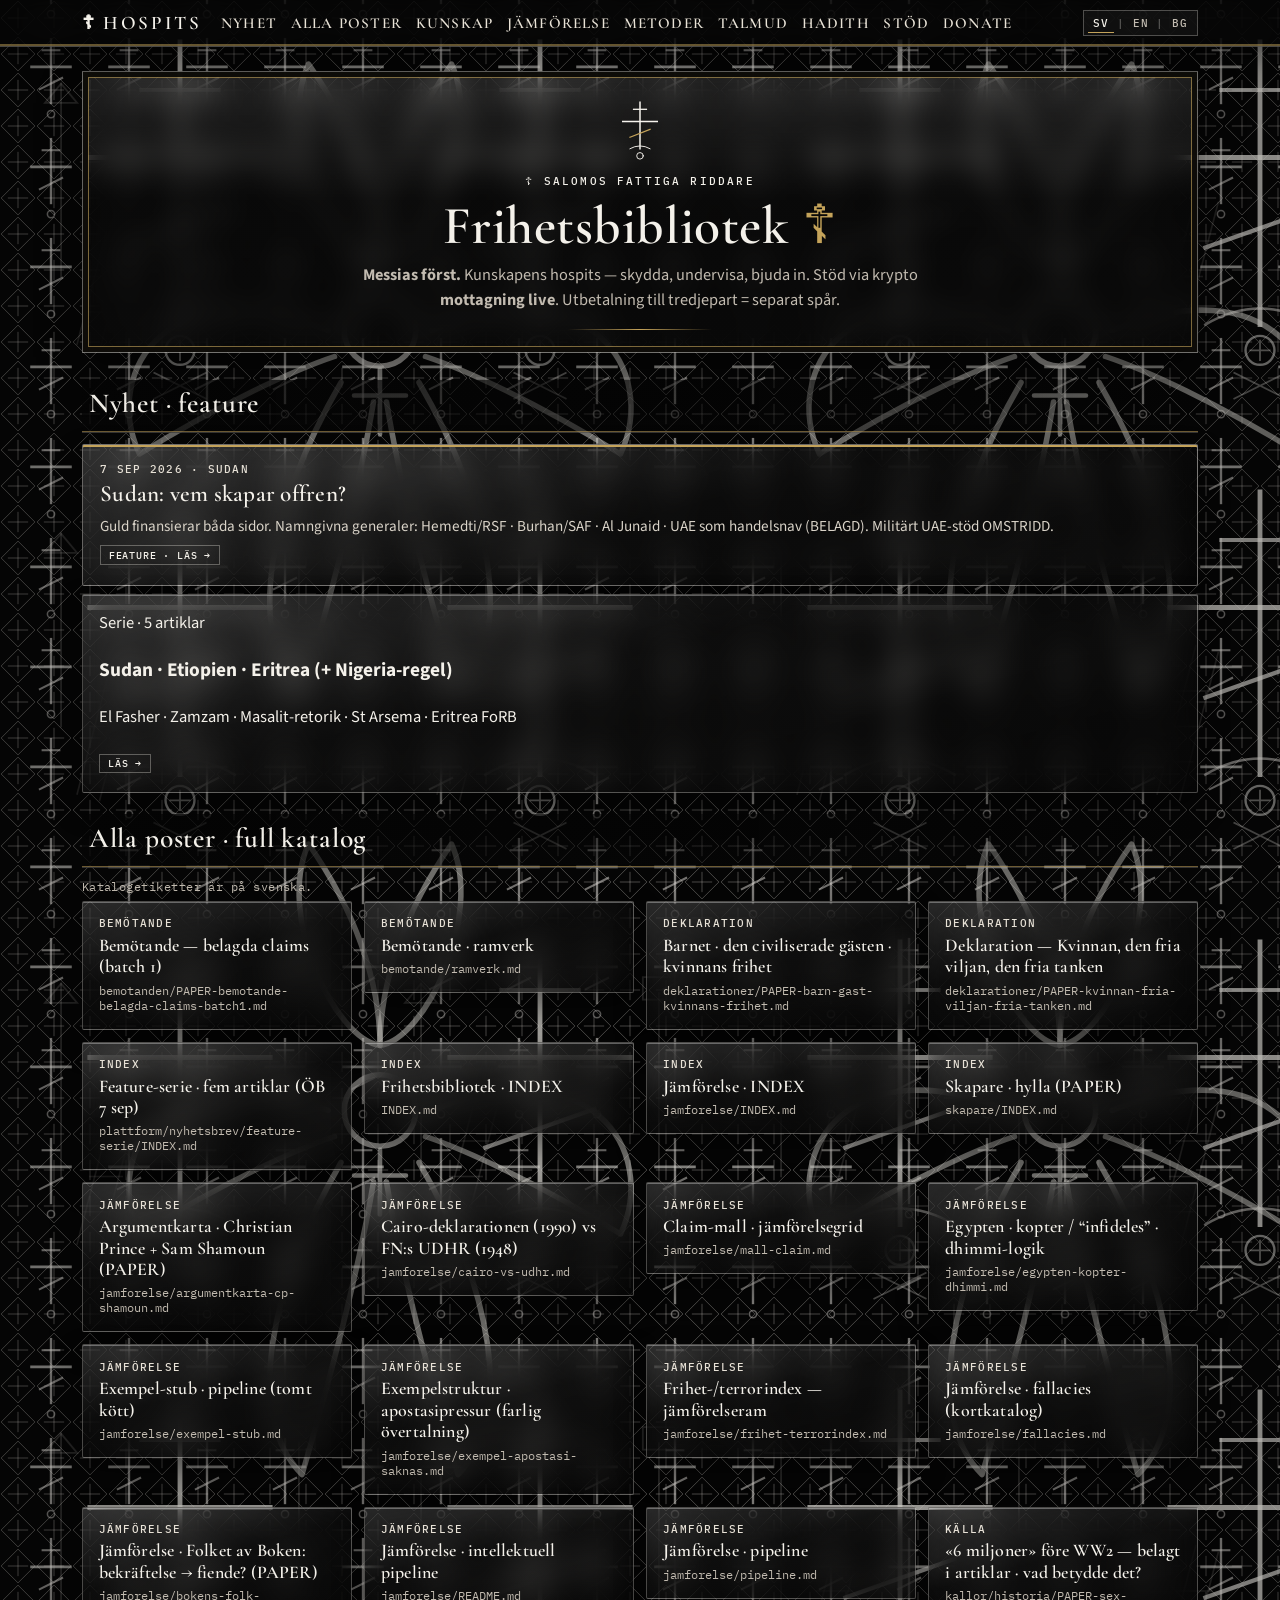
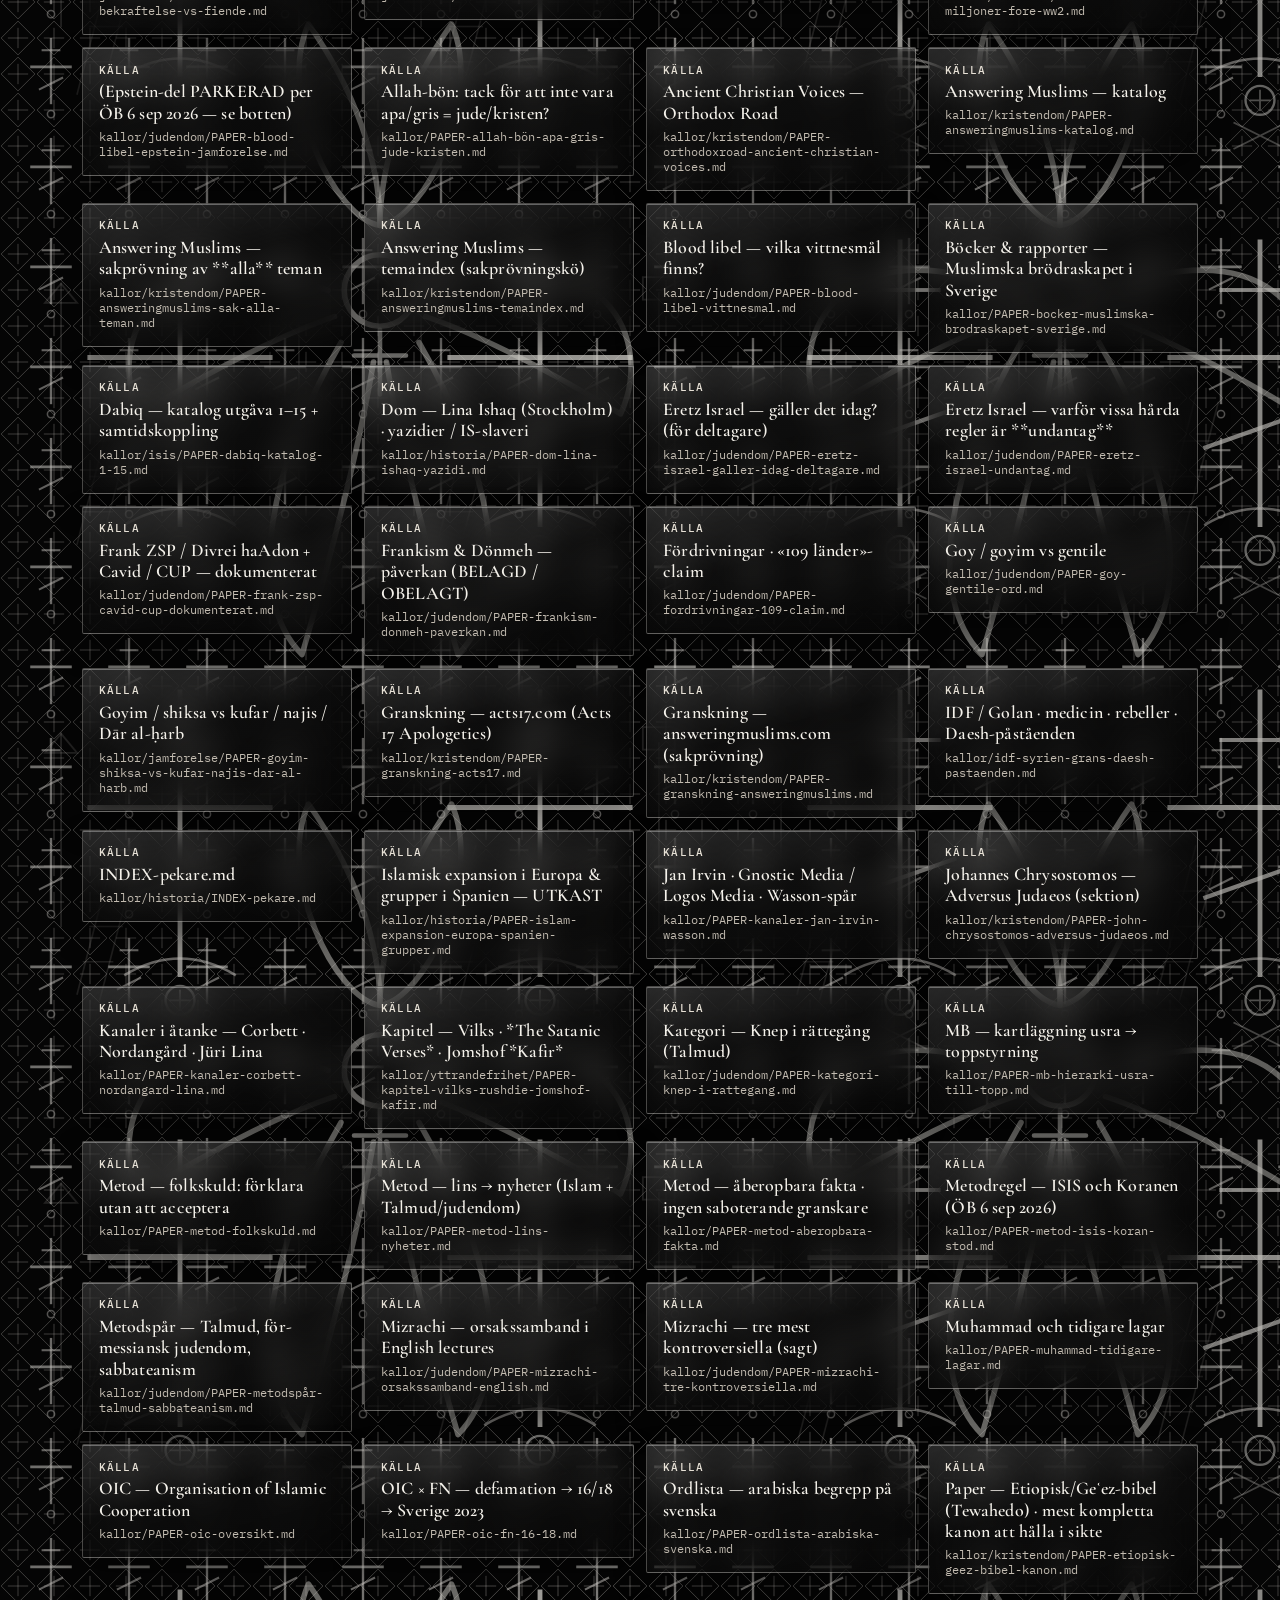
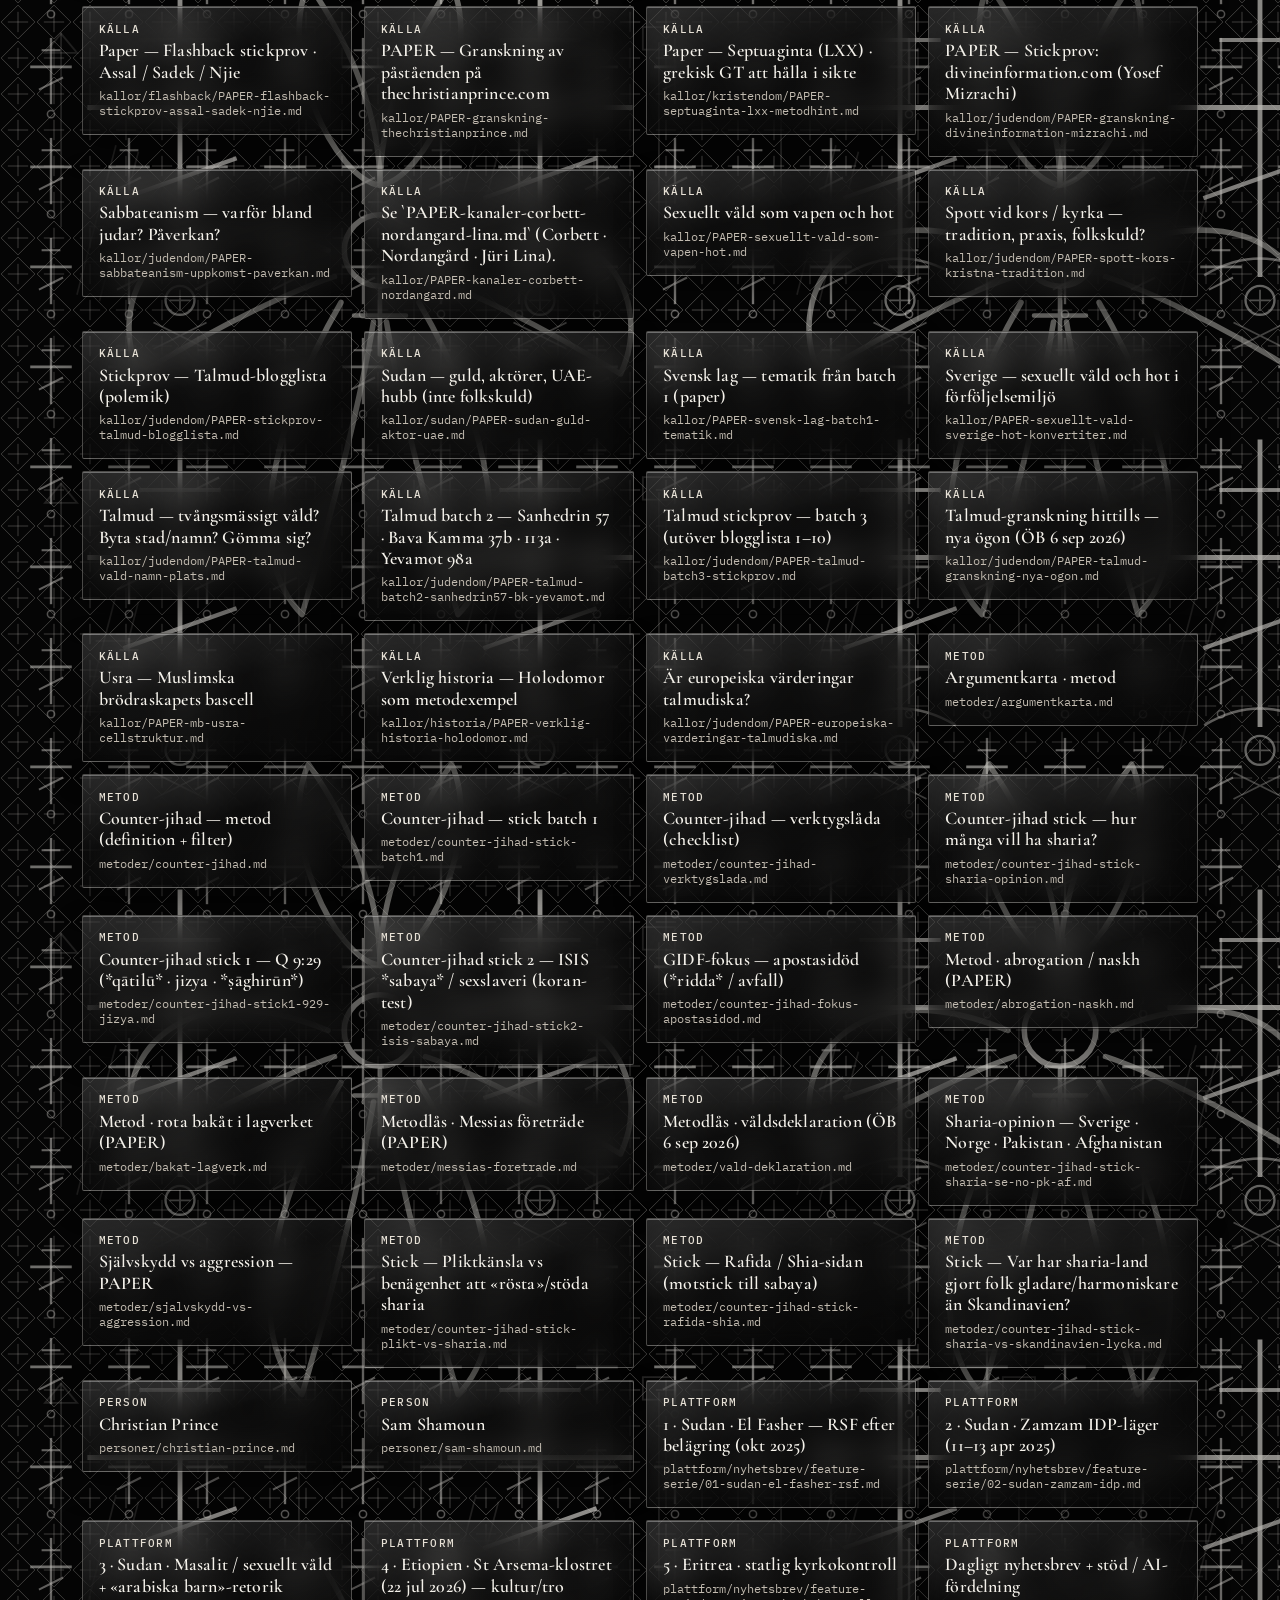
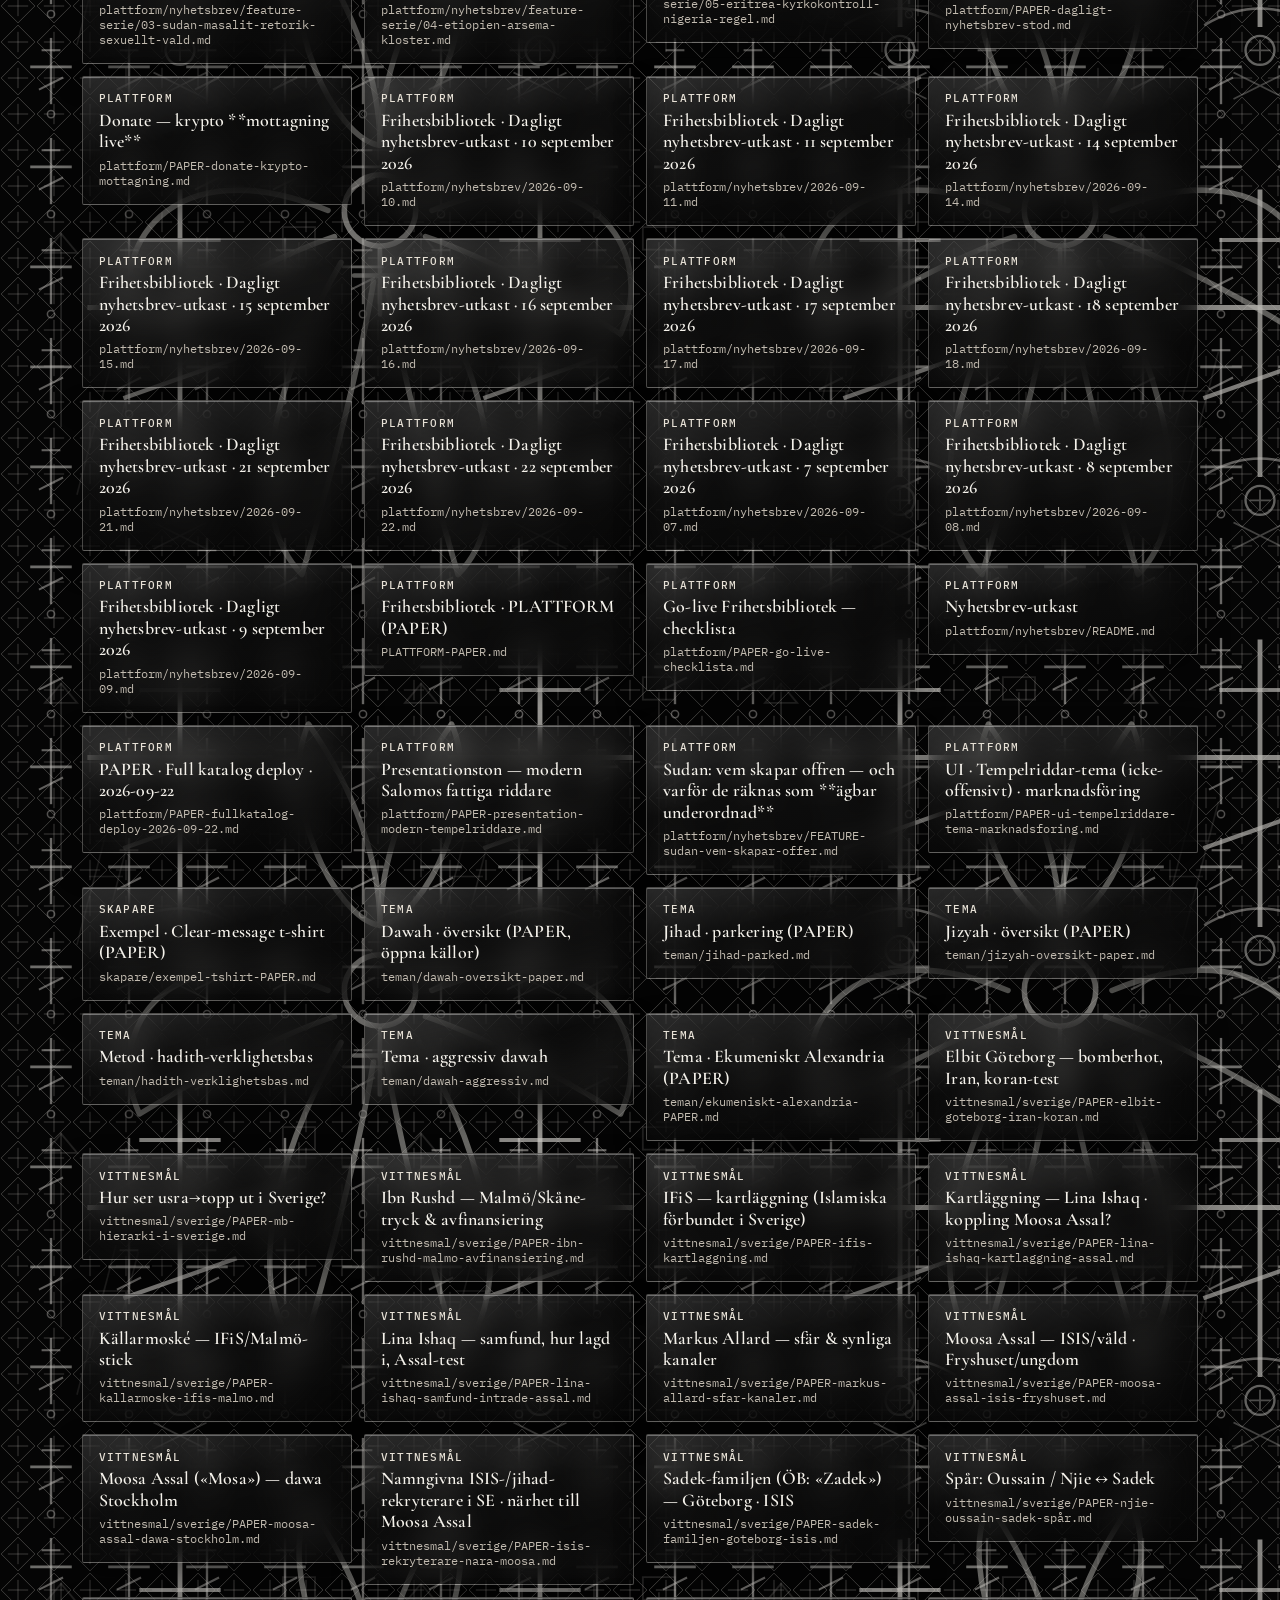
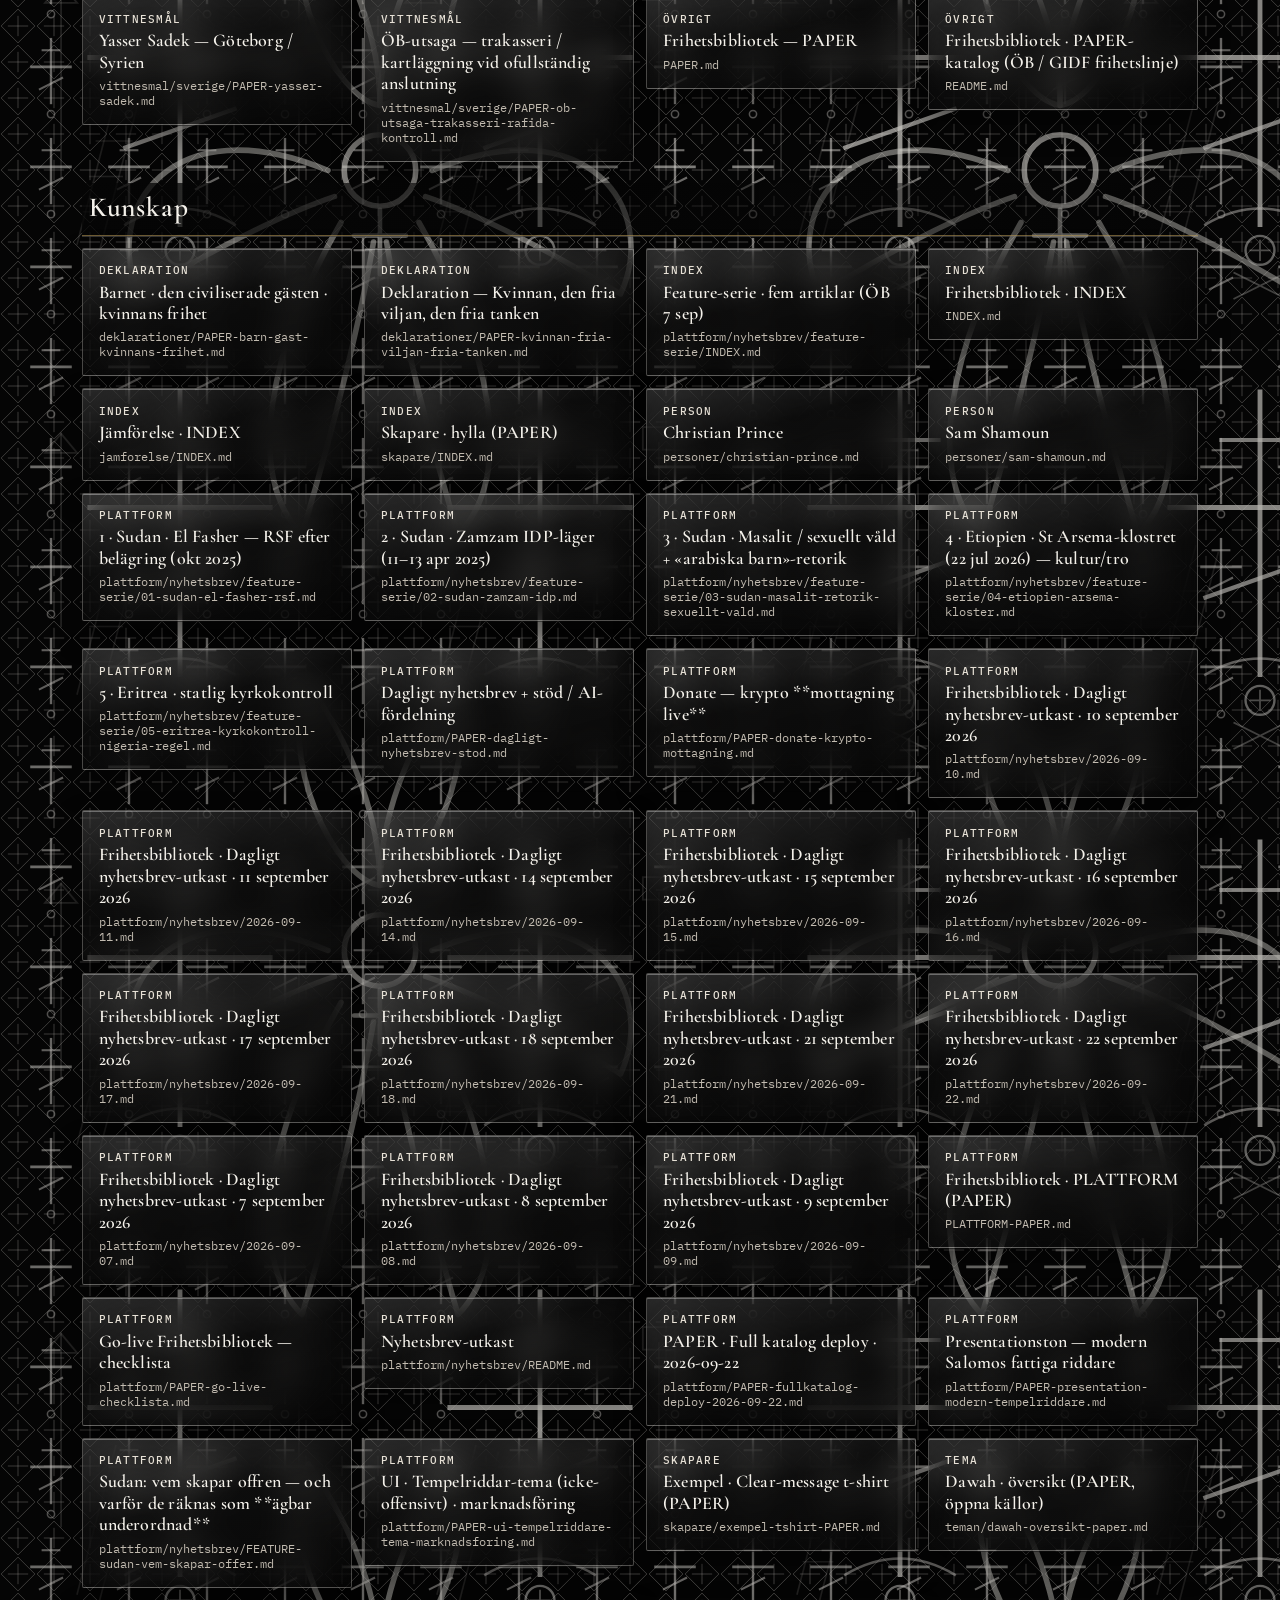
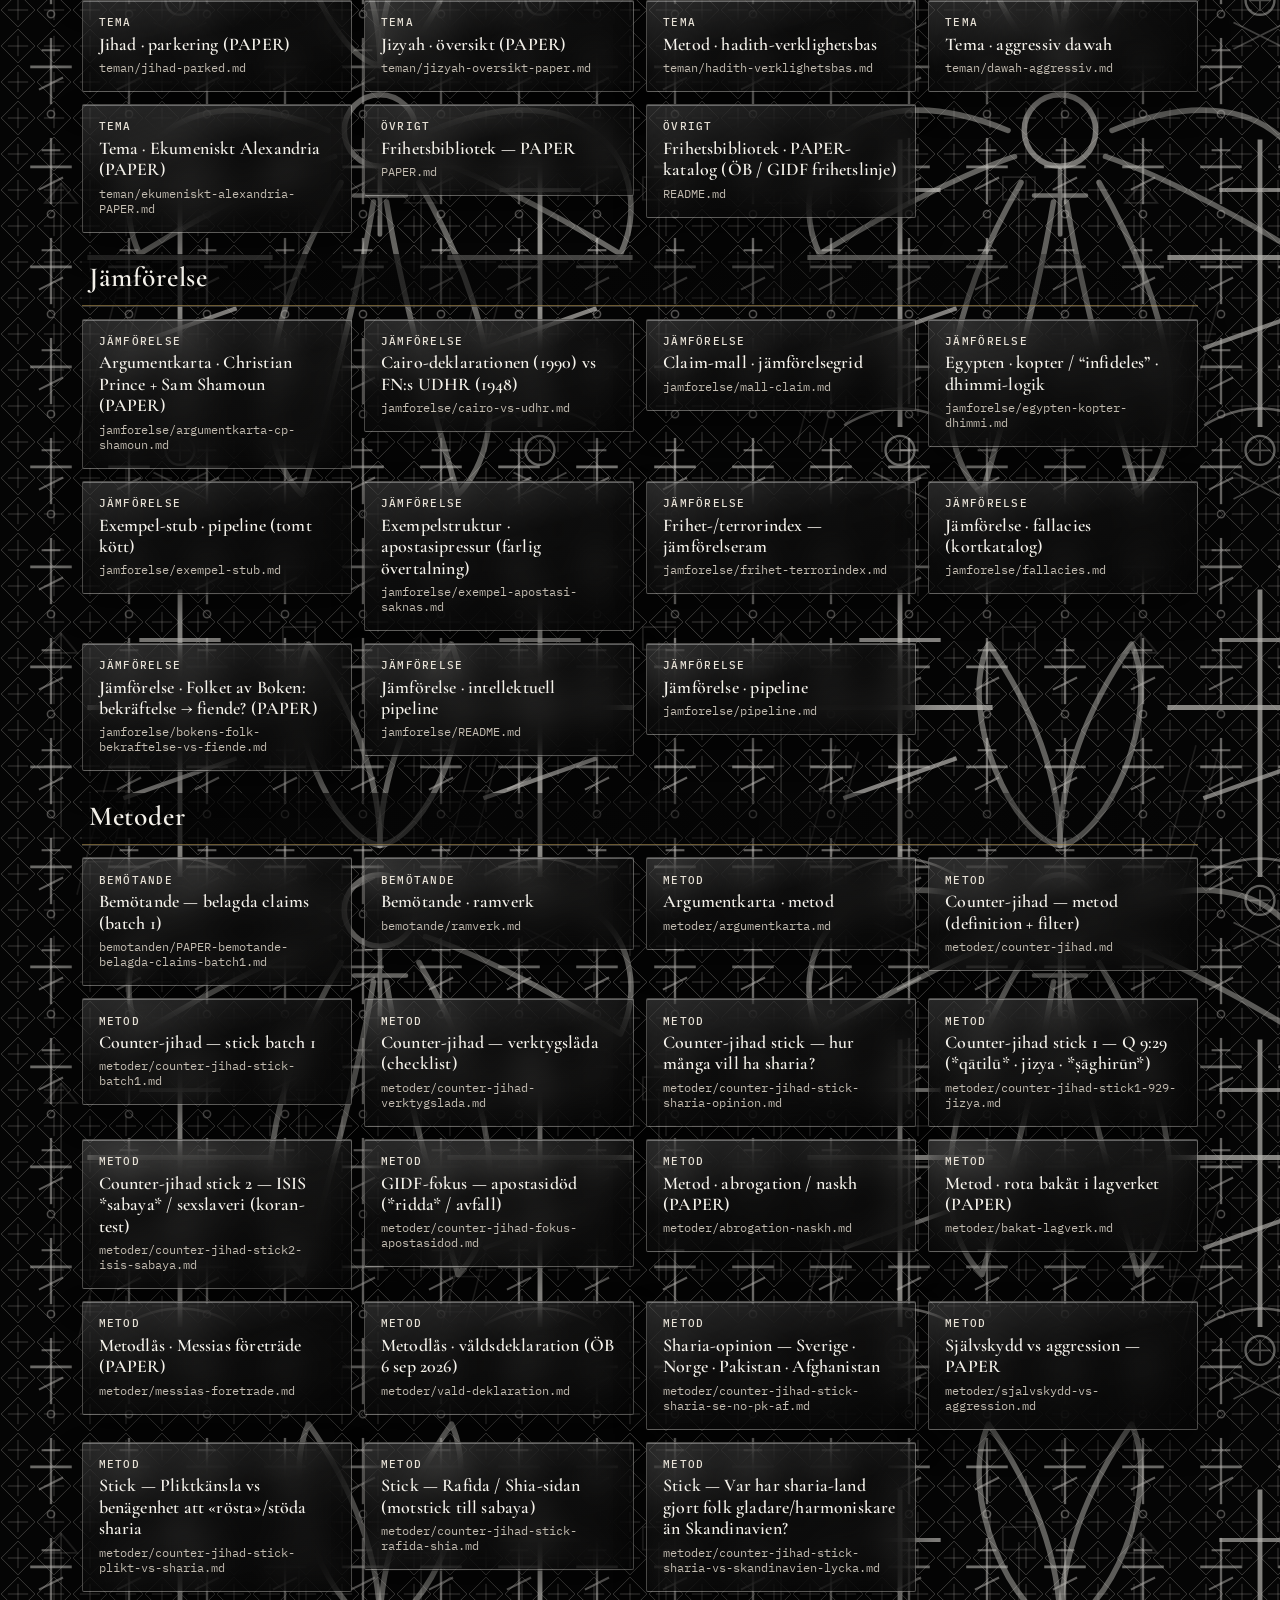
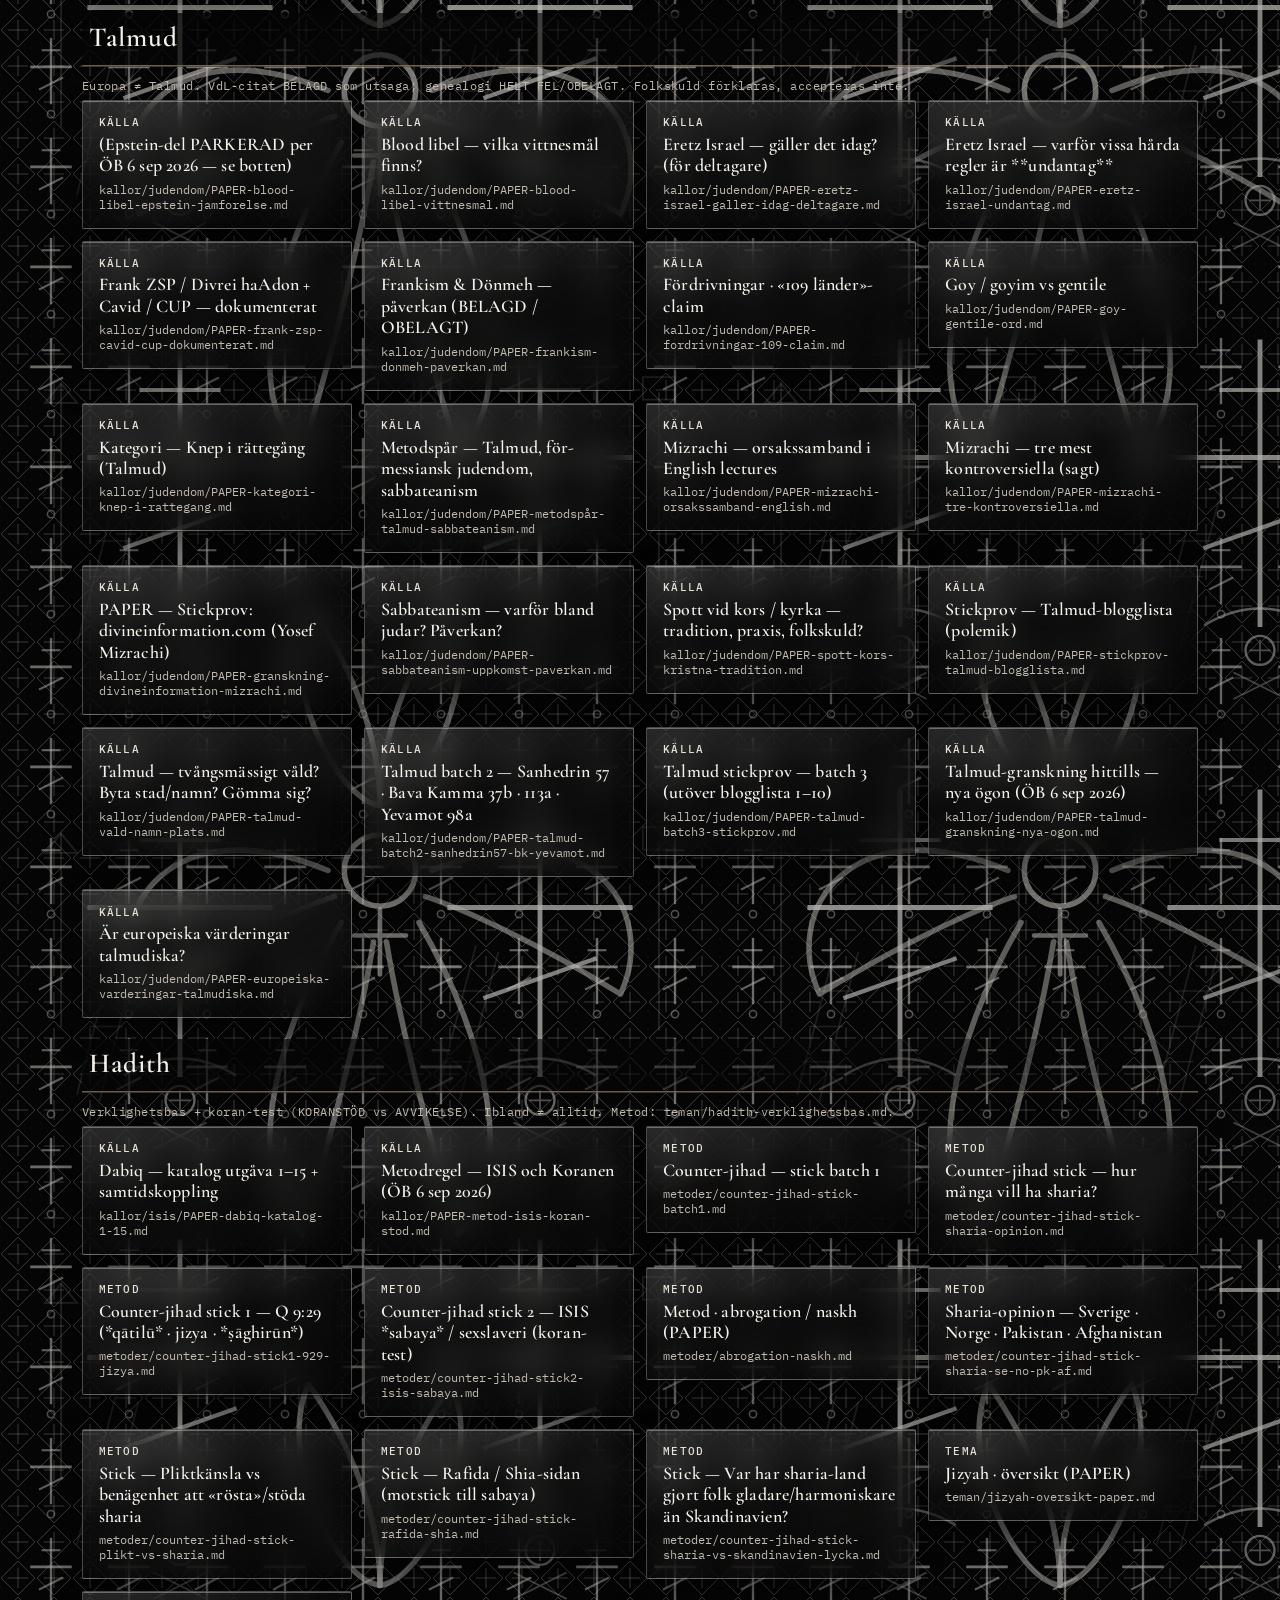
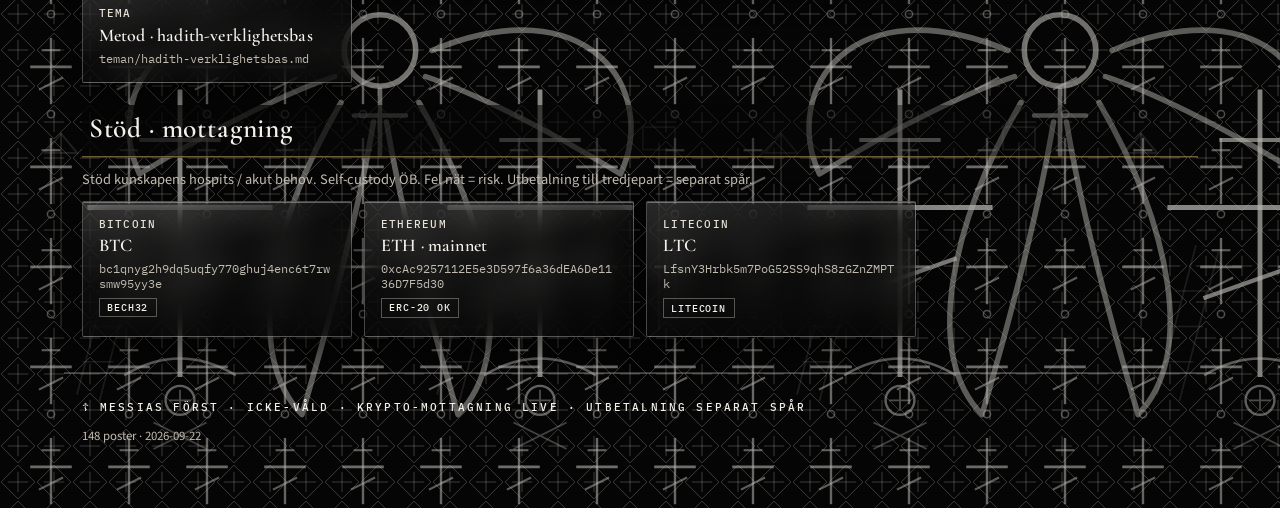
==== commit a6373be2: "Restyle Frihetsbibliotek in a black-and-white Great Schema. Black cloth with repeating Orthodox cros" ====
--- a/index.html
+++ b/index.html
@@ -5,122 +5,8 @@
   <meta name="viewport" content="width=device-width, initial-scale=1" />
   <title data-i18n-doc="doc.title">Frihetsbibliotek · Hospits</title>
   <meta name="description" data-i18n-content="meta.description" content="Kunskapens hospits — Messias först. Salomos fattiga riddare. Krypto-mottagning live (BTC/ETH/LTC). Utbetalning till tredjepart = separat spår." />
-  <link href="https://fonts.googleapis.com/css2?family=Fraunces:opsz,wght@9..144,600;700&family=IBM+Plex+Mono:wght@400;500&family=Source+Sans+3:wght@400;600&display=swap" rel="stylesheet" />
-  <style>
-    :root {
-      --bg:#0c0b09; --stone:#17150f; --card:#1a1712; --gold:#c9a24a; --gold-soft:#e6d3a3;
-      --ink:#e8e0d0; --mute:#8f8778; --line:#2e2a22; --wine:#5c2430; --ok:#6f8f72; --danger:#b85a4a;
-    }
-    * { box-sizing: border-box; }
-    body {
-      margin:0; color:var(--ink);
-      font:400 16px/1.5 "Source Sans 3", sans-serif;
-      background:
-        radial-gradient(ellipse at 20% 0%, rgba(92,36,48,.2), transparent 45%),
-        radial-gradient(ellipse at 80% 0%, rgba(201,162,74,.12), transparent 40%),
-        var(--bg);
-      padding-bottom:3rem;
-    }
-    a { color:var(--gold-soft); text-decoration:none; }
-    a:hover { text-decoration:underline; }
-    .stamp { font:500 .72rem "IBM Plex Mono", monospace; color:var(--gold); letter-spacing:.08em; text-transform:uppercase; }
-    h1 { font-family:Fraunces,serif; color:var(--gold-soft); margin:.25rem 0; font-size:clamp(1.7rem,4vw,2.35rem); line-height:1.1; }
-    h2 { font-family:Fraunces,serif; color:var(--gold-soft); font-size:1.15rem; margin:0 0 .6rem; }
-    .mute,.lede { color:var(--mute); }
-    .lede { max-width:36rem; margin:.45rem 0 0; font-size:.95rem; }
-    nav.top {
-      position:sticky; top:0; z-index:20;
-      background:rgba(23,21,15,.52);
-      backdrop-filter:blur(18px) saturate(1.35);
-      -webkit-backdrop-filter:blur(18px) saturate(1.35);
-      border-bottom:1px solid rgba(201,162,74,.28);
-      box-shadow:0 8px 32px rgba(0,0,0,.38), inset 0 1px 0 rgba(230,211,163,.12);
-    }
-    nav.top .inner { max-width:52rem; margin:0 auto; padding:.5rem 1rem; display:flex; gap:.5rem 1rem; align-items:center; flex-wrap:wrap; }
-    nav.top .brand { font:500 .75rem "IBM Plex Mono", monospace; color:var(--gold); letter-spacing:.04em; margin-right:.25rem; }
-    nav.top a { font:500 .78rem "IBM Plex Mono", monospace; color:var(--mute); }
-    nav.top a:hover { color:var(--gold-soft); text-decoration:none; }
-    .lang-switch {
-      margin-left:auto; display:inline-flex; align-items:center; gap:.15rem;
-      font:500 .72rem "IBM Plex Mono", monospace; letter-spacing:.04em;
-    }
-    .lang-sep { color:var(--line); user-select:none; padding:0 .05rem; }
-    .lang-btn {
-      background:transparent; border:0; color:var(--mute); cursor:pointer;
-      font:inherit; letter-spacing:.06em; padding:.15rem .3rem; border-radius:4px;
-    }
-    .lang-btn:hover { color:var(--gold-soft); }
-    .lang-btn.is-active { color:var(--gold); box-shadow:inset 0 -1px 0 var(--gold); }
-    .hero, section.block { max-width:52rem; margin:0 auto; padding:1.4rem 1rem 0; }
-    .hero { padding-top:1.75rem; padding-bottom:.5rem; }
-    .ox { color:var(--gold); }
-    .grid { display:grid; gap:.65rem; grid-template-columns:repeat(auto-fill,minmax(15rem,1fr)); margin-top:.35rem; }
-    article.card,
-    a.feature-card:not(:has(article.card)) {
-      position:relative; overflow:hidden;
-      background:linear-gradient(165deg, rgba(230,211,163,.10), rgba(23,21,15,.42) 38%, rgba(12,11,9,.55));
-      border:1px solid rgba(201,162,74,.28);
-      border-radius:12px;
-      backdrop-filter:blur(16px) saturate(1.25);
-      -webkit-backdrop-filter:blur(16px) saturate(1.25);
-      box-shadow:inset 0 1px 0 rgba(230,211,163,.22), 0 12px 28px rgba(0,0,0,.32);
-      transition:border-color .22s ease, box-shadow .22s ease, transform .22s ease;
-    }
-    article.card { padding:.85rem .95rem; min-height:5.5rem; }
-    a.feature-card:not(:has(article.card)) { display:block; padding:1rem 1.05rem; margin-top:.5rem; }
-    article.card::after,
-    a.feature-card:not(:has(article.card))::after {
-      content:""; position:absolute; inset:0; pointer-events:none;
-      background:linear-gradient(115deg, transparent 36%, rgba(230,211,163,.16) 48%, transparent 60%);
-      transform:translateX(-130%);
-    }
-    a.card-link, a.feature-card { cursor:pointer; }
-    a.card-link:hover article.card,
-    a.feature-card:hover article.card,
-    article.card:hover,
-    a.feature-card:not(:has(article.card)):hover {
-      border-color:rgba(201,162,74,.75);
-      box-shadow:inset 0 1px 0 rgba(230,211,163,.34), 0 0 0 1px rgba(201,162,74,.28), 0 0 22px rgba(201,162,74,.22), 0 14px 32px rgba(0,0,0,.4);
-      transform:translateY(-2px);
-    }
-    a.card-link:hover article.card::after,
-    a.feature-card:hover article.card::after,
-    article.card:hover::after,
-    a.feature-card:not(:has(article.card)):hover::after { animation:glass-shine .75s ease; }
-    @keyframes glass-shine { from { transform:translateX(-130%); } to { transform:translateX(130%); } }
-    @media (prefers-reduced-motion: reduce) {
-      article.card, a.feature-card:not(:has(article.card)) { transition:none; }
-      article.card::after, a.feature-card:not(:has(article.card))::after { display:none; }
-    }
-    article.card .typ { font:500 .68rem "IBM Plex Mono", monospace; color:var(--gold); letter-spacing:.05em; text-transform:uppercase; }
-    article.card h3 { font-family:Fraunces,serif; color:var(--gold-soft); font-size:.98rem; margin:.2rem 0 .25rem; font-weight:600; }
-    article.card p { margin:0; color:var(--mute); font-size:.86rem; }
-    .meta { font:400 .72rem "IBM Plex Mono", monospace !important; }
-    .badge {
-      display:inline-block; margin-top:.35rem; border:1px solid var(--line);
-      color:var(--mute); border-radius:999px; padding:.12rem .5rem;
-      font:500 .65rem "IBM Plex Mono", monospace;
-    }
-    .empty { color:var(--mute); font-size:.88rem; }
-    footer.site { max-width:52rem; margin:2rem auto 0; padding:1rem; border-top:1px solid var(--line); color:var(--mute); font-size:.8rem; }
-    footer.site .stamp { margin-bottom:.35rem; }
-    .katalog-note { font:400 .72rem "IBM Plex Mono", monospace; color:var(--mute); margin:.15rem 0 .5rem; }
-
-    a.feature-card { display:block; text-decoration:none; color:inherit; }
-    a.feature-card:hover { text-decoration:none; }
-    a.feature-card:hover h3 { text-decoration:underline; }
-    .card-link { display:block; color:inherit; text-decoration:none; }
-    .card-link:hover { text-decoration:none; }
-    .card-link:hover article.card h3 { text-decoration:underline; }
-    .feature-wrap { margin-top:.5rem; }
-    article.card.feature {
-      background:linear-gradient(145deg, rgba(92,36,48,.42), rgba(23,21,15,.48) 55%, rgba(12,11,9,.55));
-      border-color:rgba(201,162,74,.36);
-      min-height:auto; padding:1rem 1.05rem;
-    }
-    article.card.feature h3 { font-size:1.15rem; margin:.25rem 0 .4rem; }
-    article.card.feature p { font-size:.9rem; line-height:1.45; }
-  </style>
+  <link href="https://fonts.googleapis.com/css2?family=Cormorant+Garamond:ital,wght@0,500;0,600;0,700;1,500&family=IBM+Plex+Mono:wght@400;500&family=Source+Sans+3:wght@400;600&display=swap" rel="stylesheet" />
+  <link rel="stylesheet" href="style.css" />
 </head>
 <body>
   <nav class="top" data-i18n-aria="nav.aria" aria-label="Navigering">
@@ -139,9 +25,12 @@
   </nav>
 
   <header class="hero">
+    <div class="hero-panel">
+      <div class="schema-cross" aria-hidden="true"></div>
     <p class="stamp" data-i18n="hero.stamp">☦ Salomos fattiga riddare</p>
     <h1><span data-i18n="hero.title">Frihetsbibliotek</span> <span class="ox">☦</span></h1>
     <p class="lede" data-i18n-html="hero.lede"><b>Messias först.</b> Kunskapens hospits — skydda, undervisa, bjuda in. Stöd via krypto <b>mottagning live</b>. Utbetalning till tredjepart = separat spår.</p>
+    </div>
   </header>
 
   <section class="block feature-wrap" id="nyhet">
--- a/style.css
+++ b/style.css
@@ -0,0 +1,344 @@
+/* Frihetsbibliotek · Great Schema (великая схима)
+   Black cloth, white eight-pointed crosses, seraphim, thin gold. */
+:root {
+  --bg: #050505;
+  --stone: #101010;
+  --ink: #f4f1ea;
+  --mute: #c2bbb0;
+  --line: rgba(244, 241, 234, .22);
+  --gold: #c4a35a;
+  --gold-soft: #e4d3a4;
+  --glass: linear-gradient(165deg, rgba(255, 255, 255, .14), rgba(16, 16, 16, .42) 42%, rgba(5, 5, 5, .62));
+  --glass-edge: rgba(244, 241, 234, .28);
+  --serif: "Cormorant Garamond", "Times New Roman", serif;
+  --sans: "Source Sans 3", "Segoe UI", sans-serif;
+  --mono: "IBM Plex Mono", ui-monospace, monospace;
+  color-scheme: dark;
+}
+* { box-sizing: border-box; }
+html { background: var(--bg); }
+body {
+  margin: 0;
+  color: var(--ink);
+  font: 400 16.5px/1.55 var(--sans);
+  background-color: var(--bg);
+  background-image:
+    radial-gradient(ellipse at 50% 20%, rgba(5, 5, 5, .05) 0%, rgba(5, 5, 5, .28) 80%),
+    url("schema/seraph.svg"),
+    url("schema/golgotha.svg"),
+    url("schema/cross-field.svg"),
+    url("schema/ornament.svg");
+  background-size: 100% 100%, 680px 780px, 360px 450px, 78px 100px, 36px 36px;
+  background-repeat: no-repeat, repeat, repeat, repeat, repeat;
+  background-position: center, 40px 12px, 0 0, 12px 28px, 0 0;
+  background-attachment: scroll;
+  padding-bottom: 3rem;
+}
+::selection { background: #f4f1ea; color: #111; }
+:focus-visible { outline: 1px solid var(--gold); outline-offset: 3px; }
+a { color: var(--ink); text-decoration-thickness: 1px; text-underline-offset: .18em; }
+a:hover { color: #fff; }
+
+.stamp {
+  font: 500 .68rem var(--mono);
+  color: var(--ink);
+  letter-spacing: .2em;
+  text-transform: uppercase;
+}
+h1 {
+  font-family: var(--serif);
+  font-weight: 600;
+  color: var(--ink);
+  margin: .2rem 0 .15rem;
+  font-size: clamp(2.15rem, 5vw, 3.35rem);
+  line-height: 1.02;
+  letter-spacing: .01em;
+}
+h2 {
+  font-family: var(--serif);
+  font-weight: 600;
+  color: var(--ink);
+  font-size: 1.72rem;
+  letter-spacing: .03em;
+  margin: 0 0 .7rem;
+  padding: .2rem .45rem .4rem;
+  border-bottom: 1px solid rgba(244, 241, 234, .2);
+  box-shadow: inset 0 -1px 0 rgba(196, 163, 90, .55);
+  background: linear-gradient(90deg, rgba(5, 5, 5, .78), rgba(5, 5, 5, .42) 78%, transparent);
+}
+.mute, .lede { color: var(--mute); }
+.lede { max-width: 38rem; margin: .55rem auto 0; font-size: 1.02rem; }
+.ox { color: var(--gold); font-weight: 500; }
+
+nav.top {
+  position: sticky;
+  top: 0;
+  z-index: 20;
+  background: rgba(5, 5, 5, .66);
+  backdrop-filter: blur(18px) saturate(1.15);
+  -webkit-backdrop-filter: blur(18px) saturate(1.15);
+  border-bottom: 1px solid rgba(244, 241, 234, .28);
+  box-shadow: inset 0 -2px 0 rgba(196, 163, 90, .5), 0 12px 28px rgba(0, 0, 0, .4);
+}
+nav.top .inner {
+  max-width: 72rem;
+  margin: 0 auto;
+  padding: .65rem 1.1rem;
+  display: flex;
+  gap: .35rem .85rem;
+  align-items: center;
+  flex-wrap: wrap;
+}
+nav.top .brand {
+  font: 600 1.2rem var(--serif);
+  color: var(--ink);
+  letter-spacing: .14em;
+  text-transform: uppercase;
+  margin-right: .35rem;
+}
+nav.top a {
+  font: 600 .95rem var(--serif);
+  letter-spacing: .08em;
+  text-transform: uppercase;
+  color: #e8e2d6;
+  text-decoration: none;
+}
+nav.top a:hover {
+  color: #fff;
+  text-decoration: none;
+  box-shadow: inset 0 -1px 0 var(--gold);
+}
+.lang-switch {
+  margin-left: auto;
+  display: inline-flex;
+  align-items: center;
+  gap: .1rem;
+  padding: .12rem .28rem;
+  border: 1px solid rgba(244, 241, 234, .28);
+  background: rgba(255, 255, 255, .04);
+  font: 500 .68rem var(--mono);
+  letter-spacing: .06em;
+}
+.lang-sep { color: rgba(244, 241, 234, .35); user-select: none; padding: 0 .08rem; }
+.lang-btn {
+  background: transparent;
+  border: 0;
+  color: var(--mute);
+  cursor: pointer;
+  font: inherit;
+  letter-spacing: .08em;
+  padding: .18rem .32rem;
+}
+.lang-btn:hover { color: #fff; }
+.lang-btn.is-active {
+  color: var(--ink);
+  box-shadow: inset 0 -1px 0 var(--gold);
+}
+
+.hero, section.block { max-width: 72rem; margin: 0 auto; padding: 1.35rem 1.1rem 0; }
+.hero { padding-top: 1.5rem; padding-bottom: .35rem; }
+.hero-panel {
+  position: relative;
+  text-align: center;
+  padding: 1.55rem 1.4rem 1.35rem;
+  background: linear-gradient(180deg, rgba(255, 255, 255, .1), rgba(8, 8, 8, .7) 46%, rgba(8, 8, 8, .78));
+  border: 1px solid rgba(244, 241, 234, .38);
+  box-shadow:
+    inset 0 0 0 5px rgba(5, 5, 5, .92),
+    inset 0 0 0 6px rgba(196, 163, 90, .62),
+    0 18px 40px rgba(0, 0, 0, .38);
+  backdrop-filter: blur(14px) saturate(1.1);
+  -webkit-backdrop-filter: blur(14px) saturate(1.1);
+}
+.schema-cross {
+  width: 46px;
+  height: 64px;
+  margin: .15rem auto .55rem;
+  background: url("schema/mark.svg") center / contain no-repeat;
+}
+.hero .stamp { display: block; }
+.hero .lede::after {
+  content: "";
+  display: block;
+  width: 9rem;
+  height: 1px;
+  margin: 1rem auto 0;
+  background: linear-gradient(90deg, transparent, var(--gold), transparent);
+}
+
+.grid {
+  display: grid;
+  gap: .75rem;
+  grid-template-columns: repeat(auto-fill, minmax(16rem, 1fr));
+  margin-top: .45rem;
+}
+.katalog-note {
+  font: 400 .72rem var(--mono);
+  color: var(--mute);
+  letter-spacing: .04em;
+  margin: .15rem 0 .45rem;
+}
+
+article.card,
+a.feature-card:not(:has(article.card)) {
+  position: relative;
+  overflow: hidden;
+  background: var(--glass);
+  border: 1px solid var(--glass-edge);
+  border-radius: 2px;
+  backdrop-filter: blur(16px) saturate(1.2);
+  -webkit-backdrop-filter: blur(16px) saturate(1.2);
+  box-shadow: inset 0 1px 0 rgba(255, 255, 255, .32), 0 14px 30px rgba(0, 0, 0, .42);
+  transition: border-color .22s ease, box-shadow .22s ease, transform .22s ease;
+}
+article.card { padding: .9rem 1rem 1rem; min-height: 5.6rem; }
+a.feature-card:not(:has(article.card)) { display: block; padding: 1rem 1.05rem; margin-top: .55rem; }
+article.card::after,
+a.feature-card:not(:has(article.card))::after {
+  content: "";
+  position: absolute;
+  inset: 0;
+  pointer-events: none;
+  background: linear-gradient(115deg, transparent 38%, rgba(255, 255, 255, .22) 50%, transparent 62%);
+  transform: translateX(-130%);
+}
+a.card-link, a.feature-card { cursor: pointer; display: block; color: inherit; text-decoration: none; }
+a.feature-card:hover, a.card-link:hover { text-decoration: none; color: inherit; }
+a.card-link:hover article.card,
+a.feature-card:hover article.card,
+article.card:hover,
+a.feature-card:not(:has(article.card)):hover {
+  border-color: rgba(244, 241, 234, .72);
+  box-shadow:
+    inset 0 1px 0 rgba(255, 255, 255, .45),
+    0 0 0 1px rgba(196, 163, 90, .55),
+    0 0 22px rgba(255, 255, 255, .12),
+    0 16px 34px rgba(0, 0, 0, .5);
+  transform: translateY(-2px);
+}
+a.card-link:hover article.card::after,
+a.feature-card:hover article.card::after,
+article.card:hover::after,
+a.feature-card:not(:has(article.card)):hover::after { animation: glass-shine .75s ease; }
+a.card-link:hover h3, a.feature-card:hover h3 { text-decoration: underline; text-underline-offset: .16em; }
+@keyframes glass-shine { from { transform: translateX(-130%); } to { transform: translateX(130%); } }
+@media (prefers-reduced-motion: reduce) {
+  article.card, a.feature-card:not(:has(article.card)) { transition: none; }
+  article.card::after, a.feature-card:not(:has(article.card))::after { display: none; }
+}
+article.card .typ {
+  font: 500 .66rem var(--mono);
+  color: #e7e1d6;
+  letter-spacing: .12em;
+  text-transform: uppercase;
+}
+article.card h3 {
+  font-family: var(--serif);
+  color: var(--ink);
+  font-size: 1.12rem;
+  margin: .28rem 0 .3rem;
+  font-weight: 600;
+  line-height: 1.2;
+  letter-spacing: .01em;
+}
+article.card p { margin: 0; color: var(--mute); font-size: .86rem; }
+.meta { font: 400 .72rem var(--mono) !important; color: #d4cdc2; }
+.badge {
+  display: inline-block;
+  margin-top: .45rem;
+  border: 1px solid rgba(244, 241, 234, .32);
+  color: var(--ink);
+  border-radius: 0;
+  padding: .14rem .48rem;
+  letter-spacing: .08em;
+  font: 500 .64rem var(--mono);
+}
+.empty { color: var(--mute); font-size: .9rem; }
+.feature-wrap { margin-top: .35rem; }
+article.card.feature {
+  background: linear-gradient(165deg, rgba(255, 255, 255, .16), rgba(12, 12, 12, .5) 50%, rgba(5, 5, 5, .66));
+  border-color: rgba(244, 241, 234, .4);
+  box-shadow:
+    inset 0 2px 0 var(--gold),
+    inset 0 1px 0 rgba(255, 255, 255, .28),
+    0 14px 30px rgba(0, 0, 0, .42);
+  min-height: auto;
+  padding: 1.05rem 1.1rem 1.1rem;
+}
+article.card.feature h3 { font-size: 1.45rem; margin: .3rem 0 .4rem; }
+article.card.feature p { font-size: .95rem; line-height: 1.5; color: #d9d3c8; }
+
+footer.site {
+  max-width: 72rem;
+  margin: 2.2rem auto 0;
+  padding: 1rem 1.1rem 0;
+  border-top: 1px solid rgba(244, 241, 234, .22);
+  box-shadow: inset 0 1px 0 rgba(196, 163, 90, .45);
+  color: var(--mute);
+  font-size: .8rem;
+}
+footer.site .stamp { margin-bottom: .4rem; }
+
+/* post.html */
+main.post {
+  max-width: 46rem;
+  margin: 0 auto;
+  padding: 1.6rem 1.1rem 0;
+}
+.back {
+  font: 500 .72rem var(--mono);
+  letter-spacing: .08em;
+  text-transform: uppercase;
+  color: var(--mute);
+  text-decoration: none;
+}
+.back:hover { color: #fff; }
+main.post h1 { margin: .85rem 0 1rem; font-size: clamp(1.8rem, 4vw, 2.6rem); }
+.panel {
+  position: relative;
+  overflow: hidden;
+  background: var(--glass);
+  border: 1px solid var(--glass-edge);
+  border-radius: 2px;
+  padding: 1.05rem 1.15rem 1.15rem;
+  backdrop-filter: blur(16px) saturate(1.2);
+  -webkit-backdrop-filter: blur(16px) saturate(1.2);
+  box-shadow:
+    inset 0 1px 0 rgba(255, 255, 255, .3),
+    inset 0 2px 0 var(--gold),
+    0 14px 30px rgba(0, 0, 0, .42);
+}
+.panel::after {
+  content: "";
+  position: absolute;
+  inset: 0;
+  pointer-events: none;
+  background: linear-gradient(115deg, transparent 38%, rgba(255, 255, 255, .16) 50%, transparent 62%);
+  transform: translateX(-130%);
+  animation: glass-shine 1.1s ease .12s 1;
+}
+@media (prefers-reduced-motion: reduce) { .panel::after { display: none; } }
+.vault { position: relative; margin: 0 0 1rem; color: var(--mute); font-size: .92rem; }
+dl { position: relative; margin: 0; }
+.row {
+  display: grid;
+  grid-template-columns: 7rem minmax(0, 1fr);
+  gap: 1rem;
+  padding: .8rem 0;
+  border-bottom: 1px solid rgba(244, 241, 234, .14);
+}
+.row:last-child { border-bottom: 0; }
+dt {
+  color: var(--gold-soft);
+  font: 500 .68rem var(--mono);
+  text-transform: uppercase;
+  letter-spacing: .1em;
+}
+dd { margin: 0; color: var(--ink); overflow-wrap: anywhere; }
+.missing { color: var(--mute); }
+@media (max-width: 520px) { .row { grid-template-columns: 1fr; gap: .2rem; } }
+@media (max-width: 720px) {
+  .hero-panel { padding: 1.25rem .9rem 1.05rem; }
+  nav.top a { letter-spacing: .04em; }
+  h1 { font-size: 2.05rem; }
+}
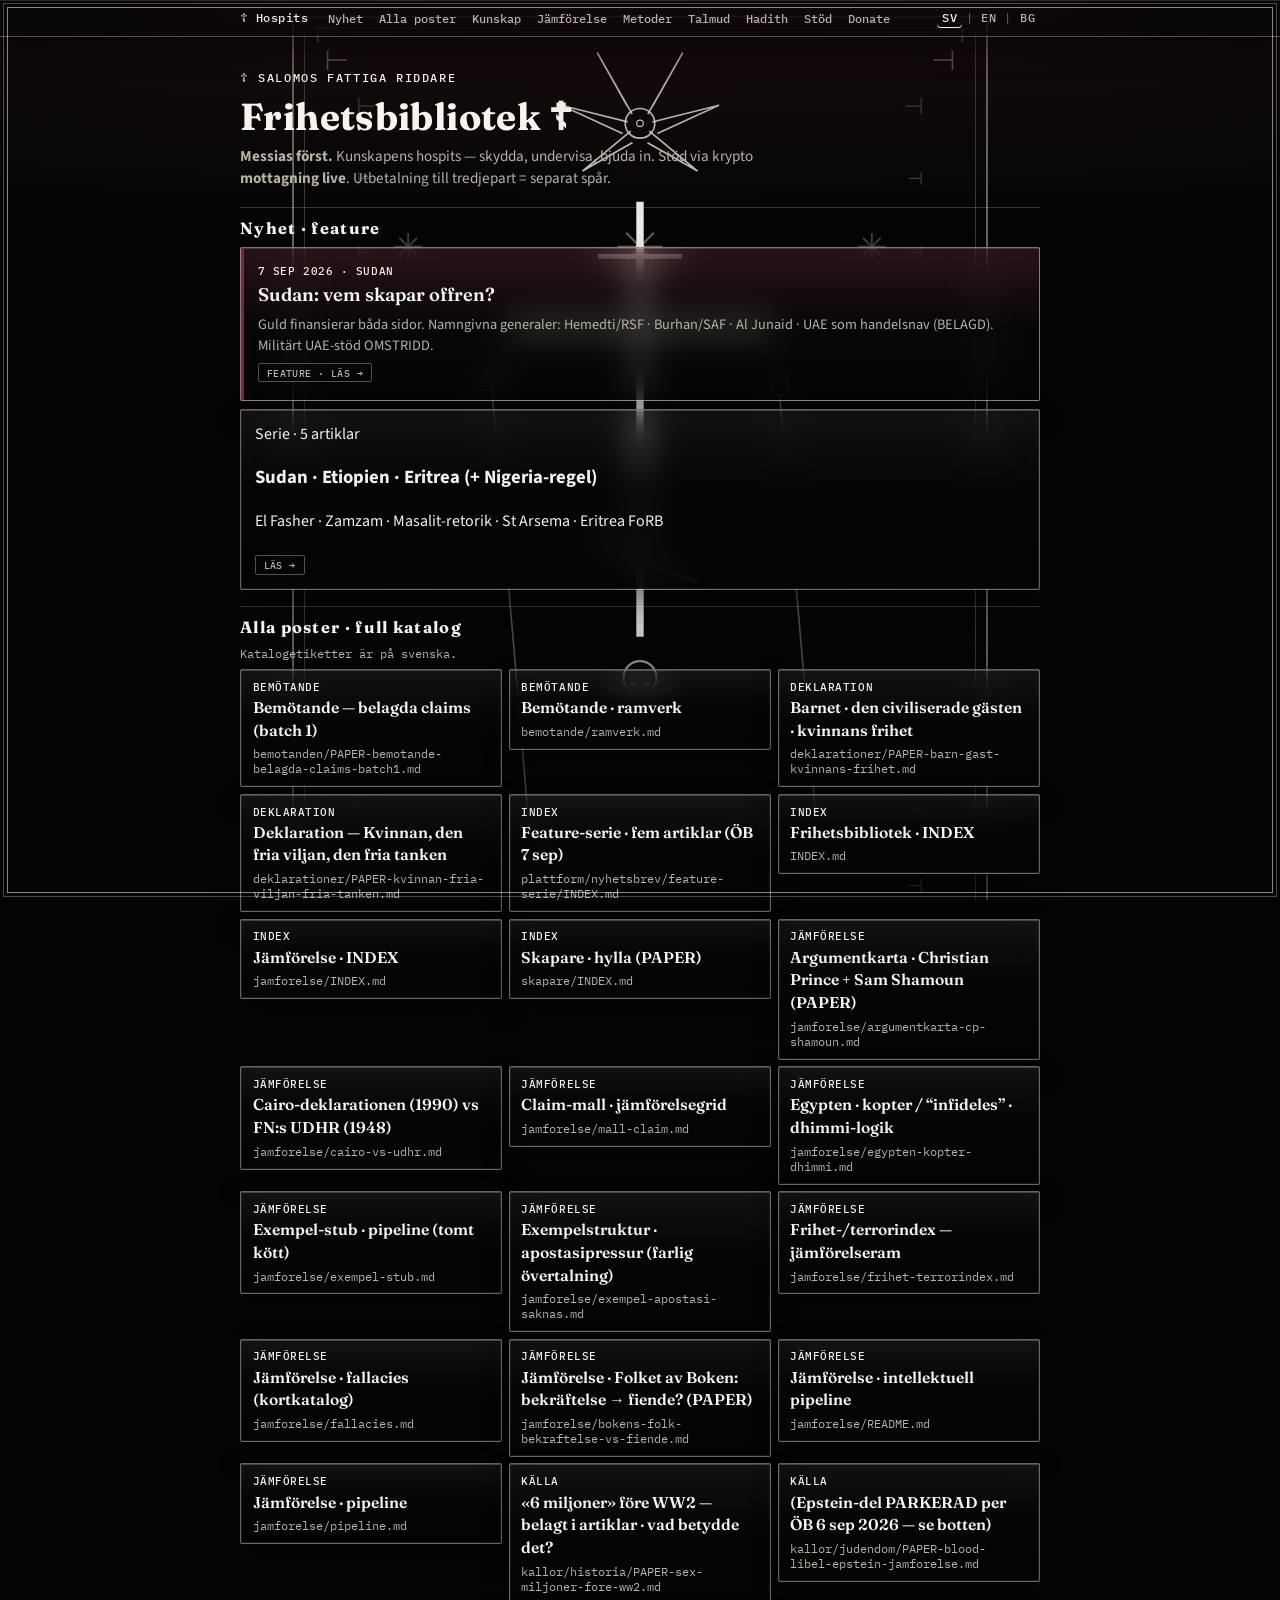
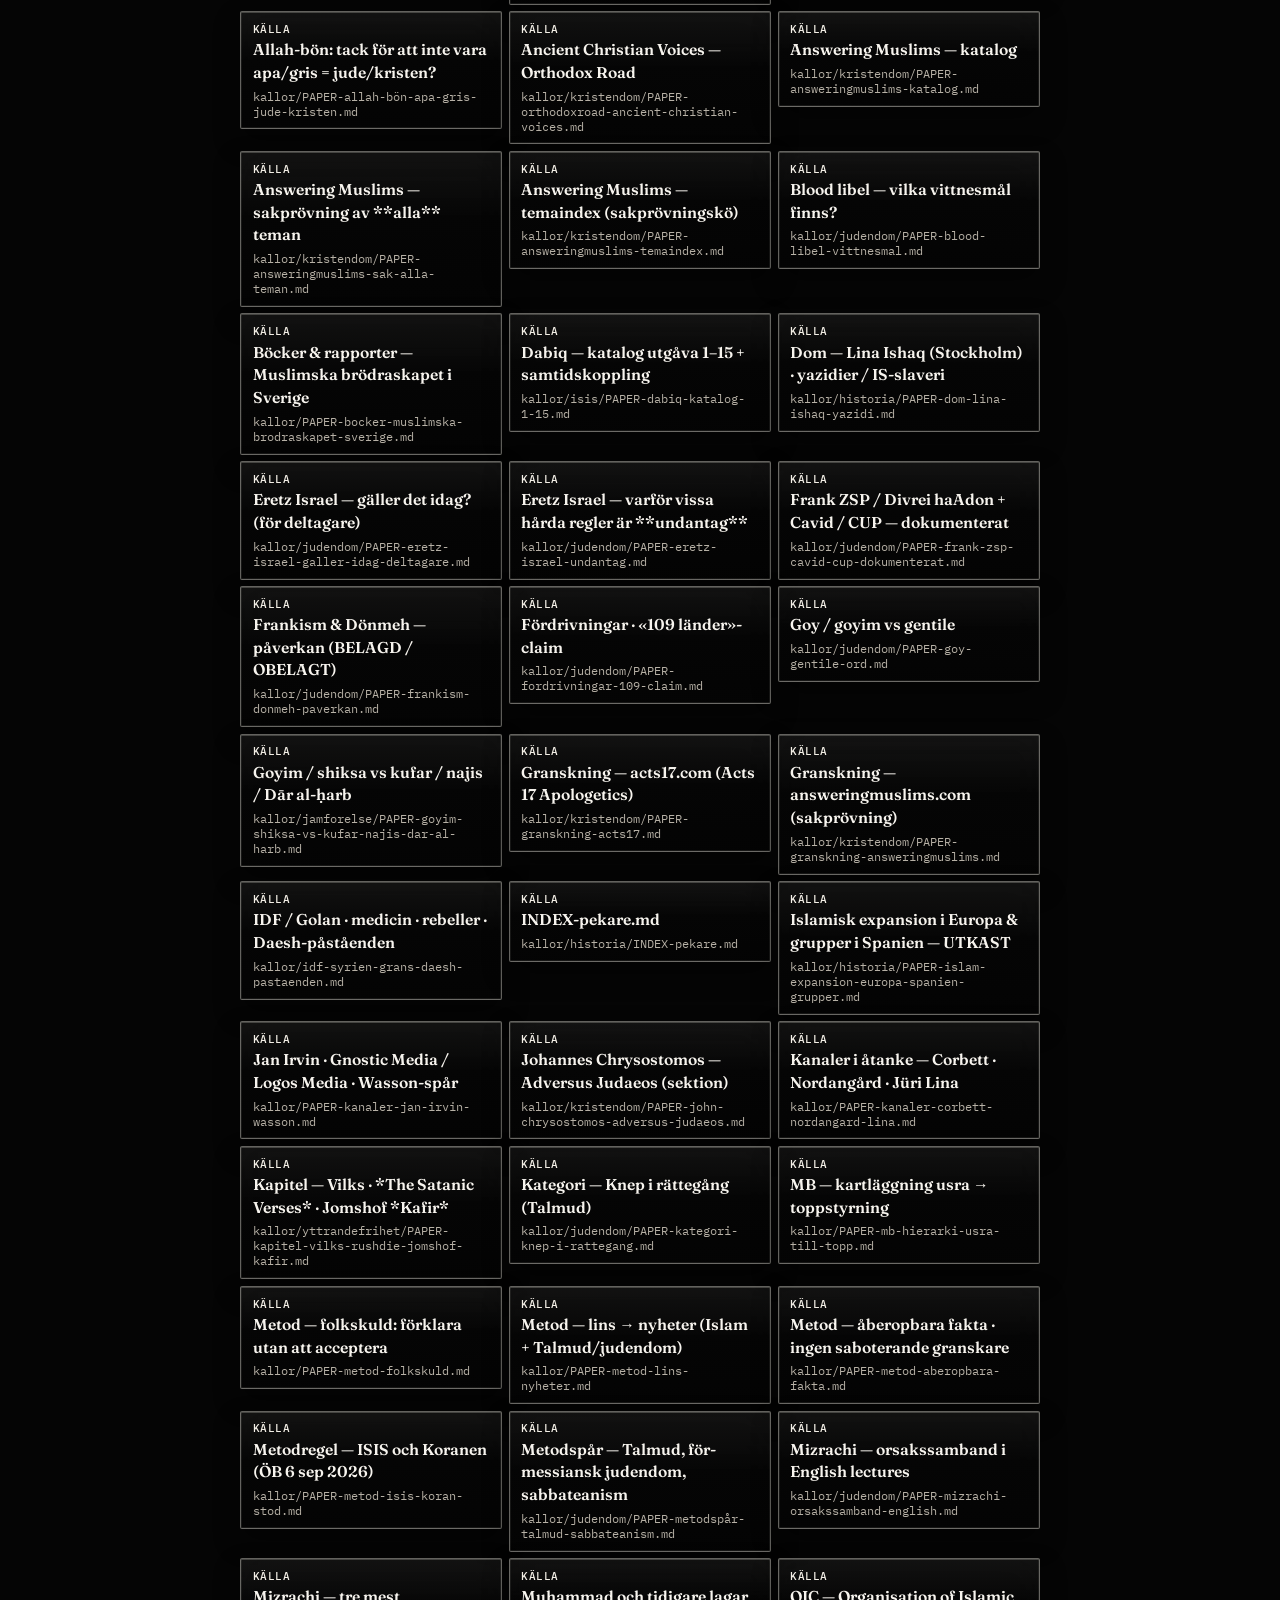
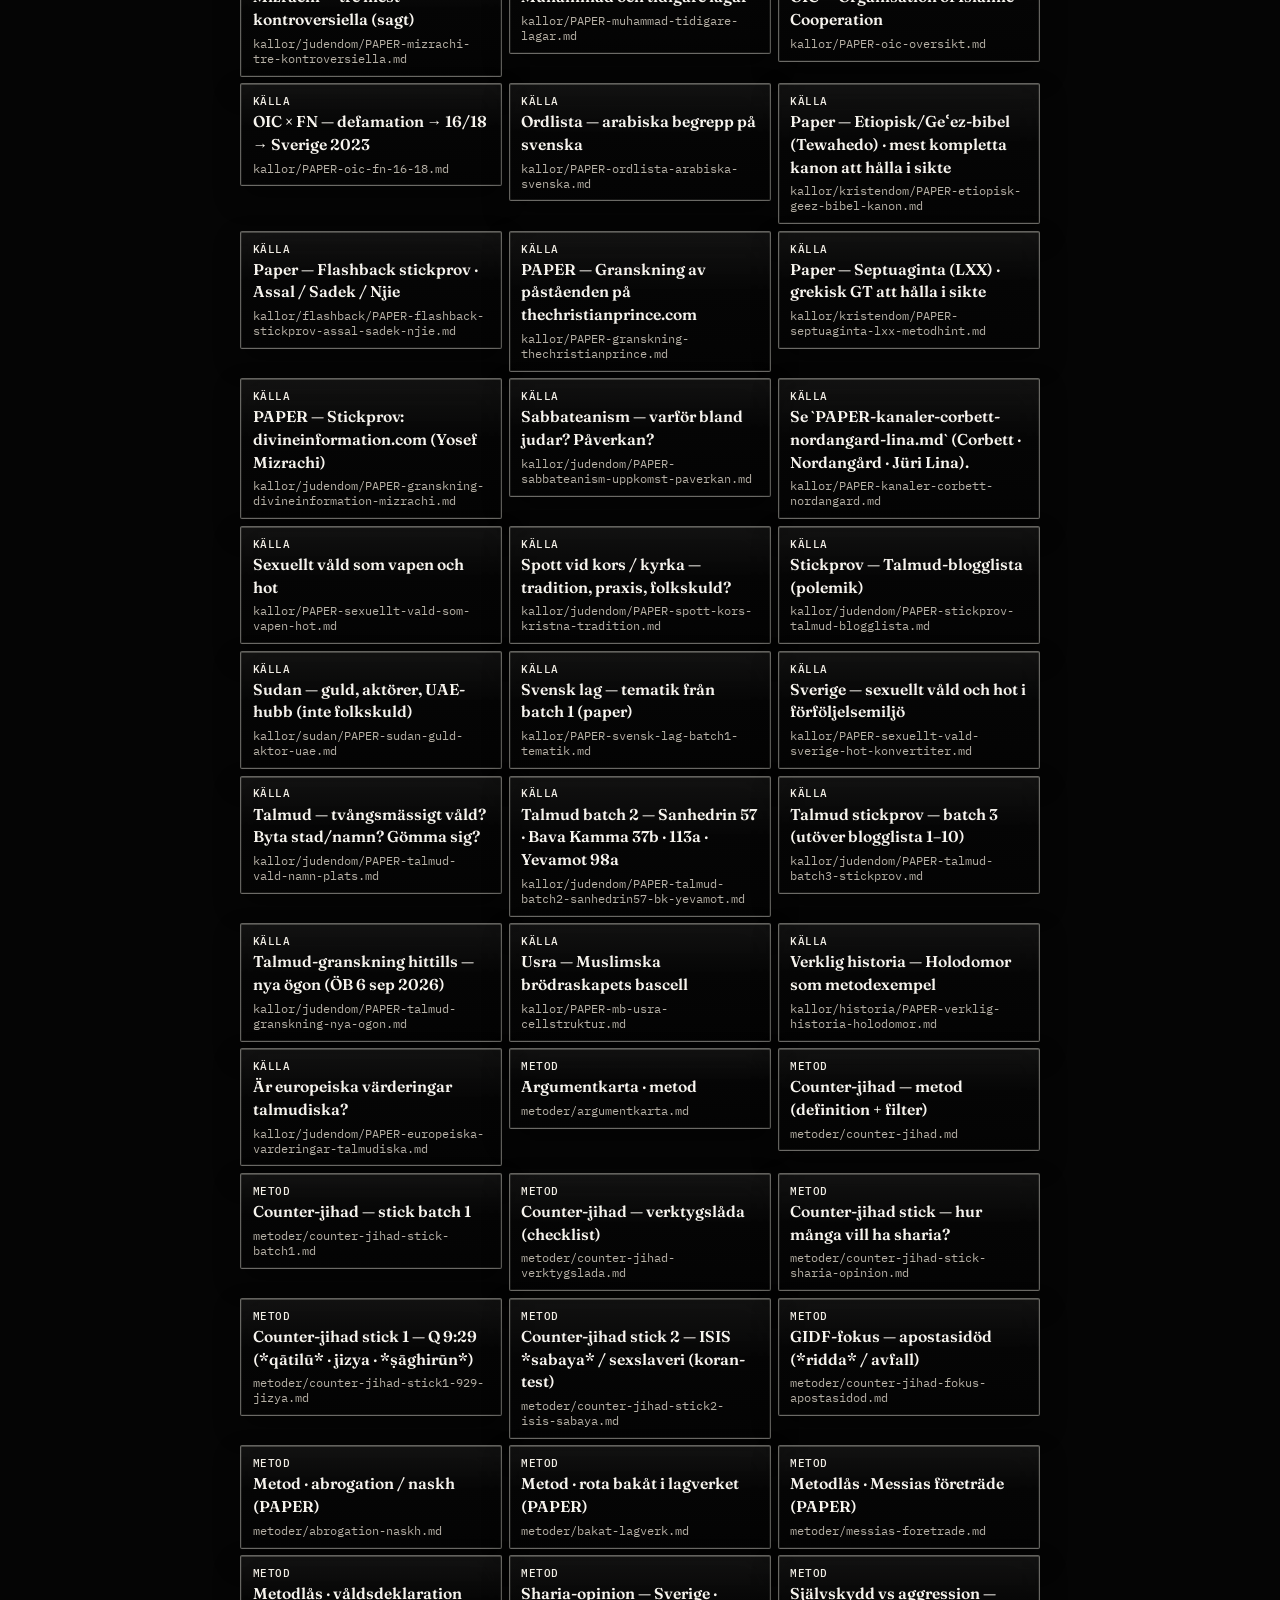
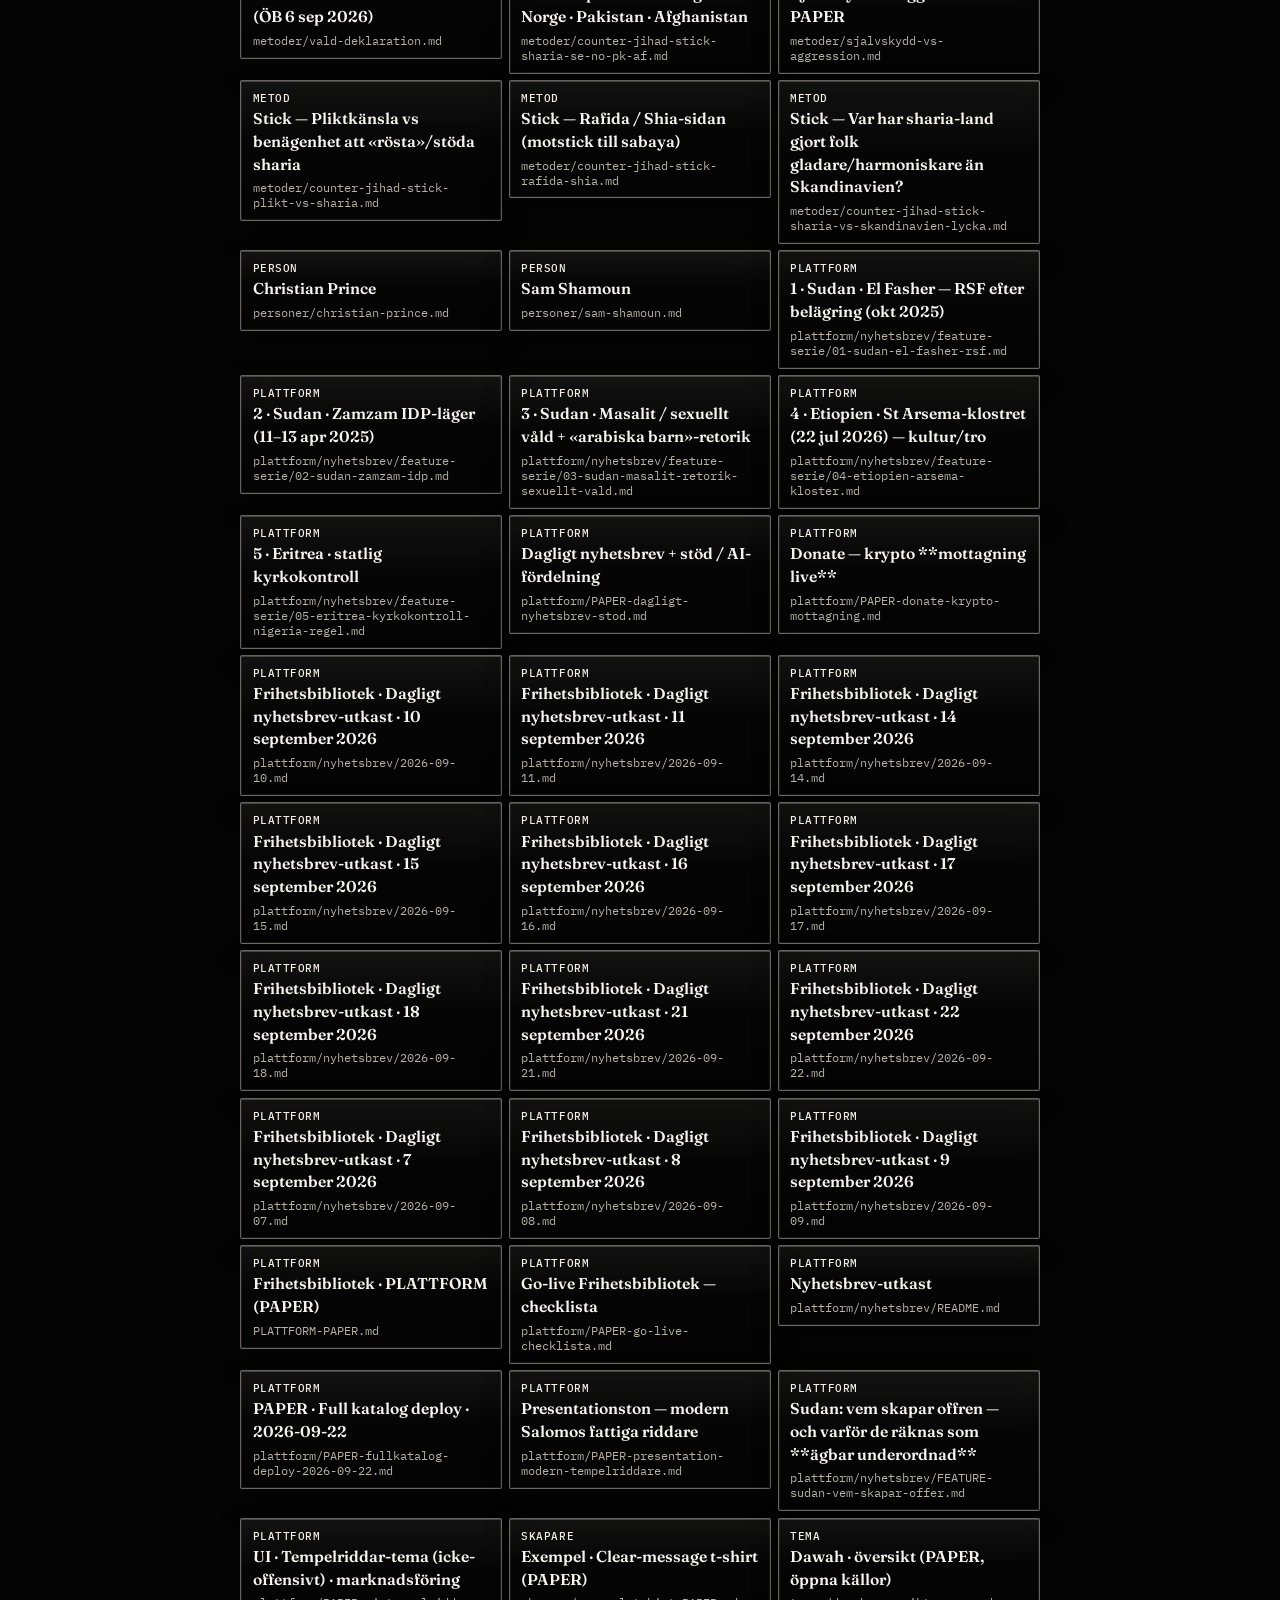
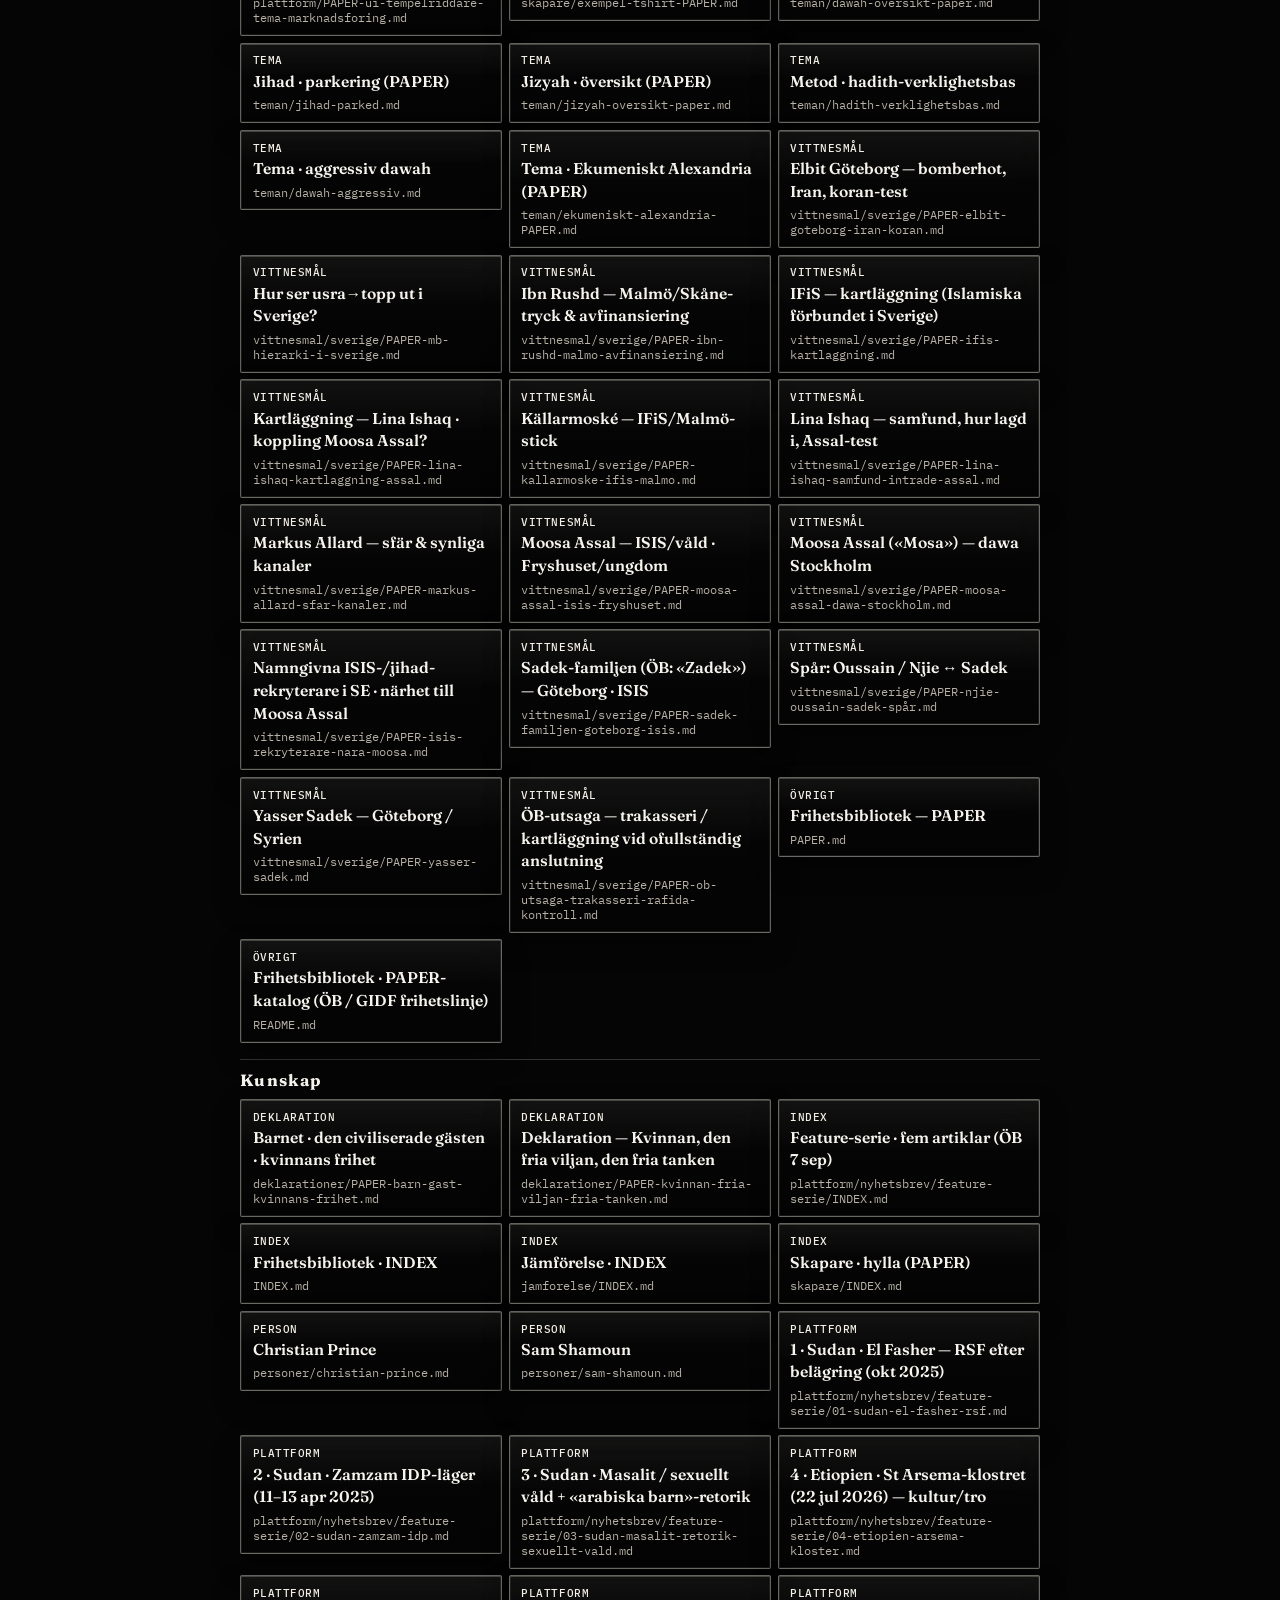
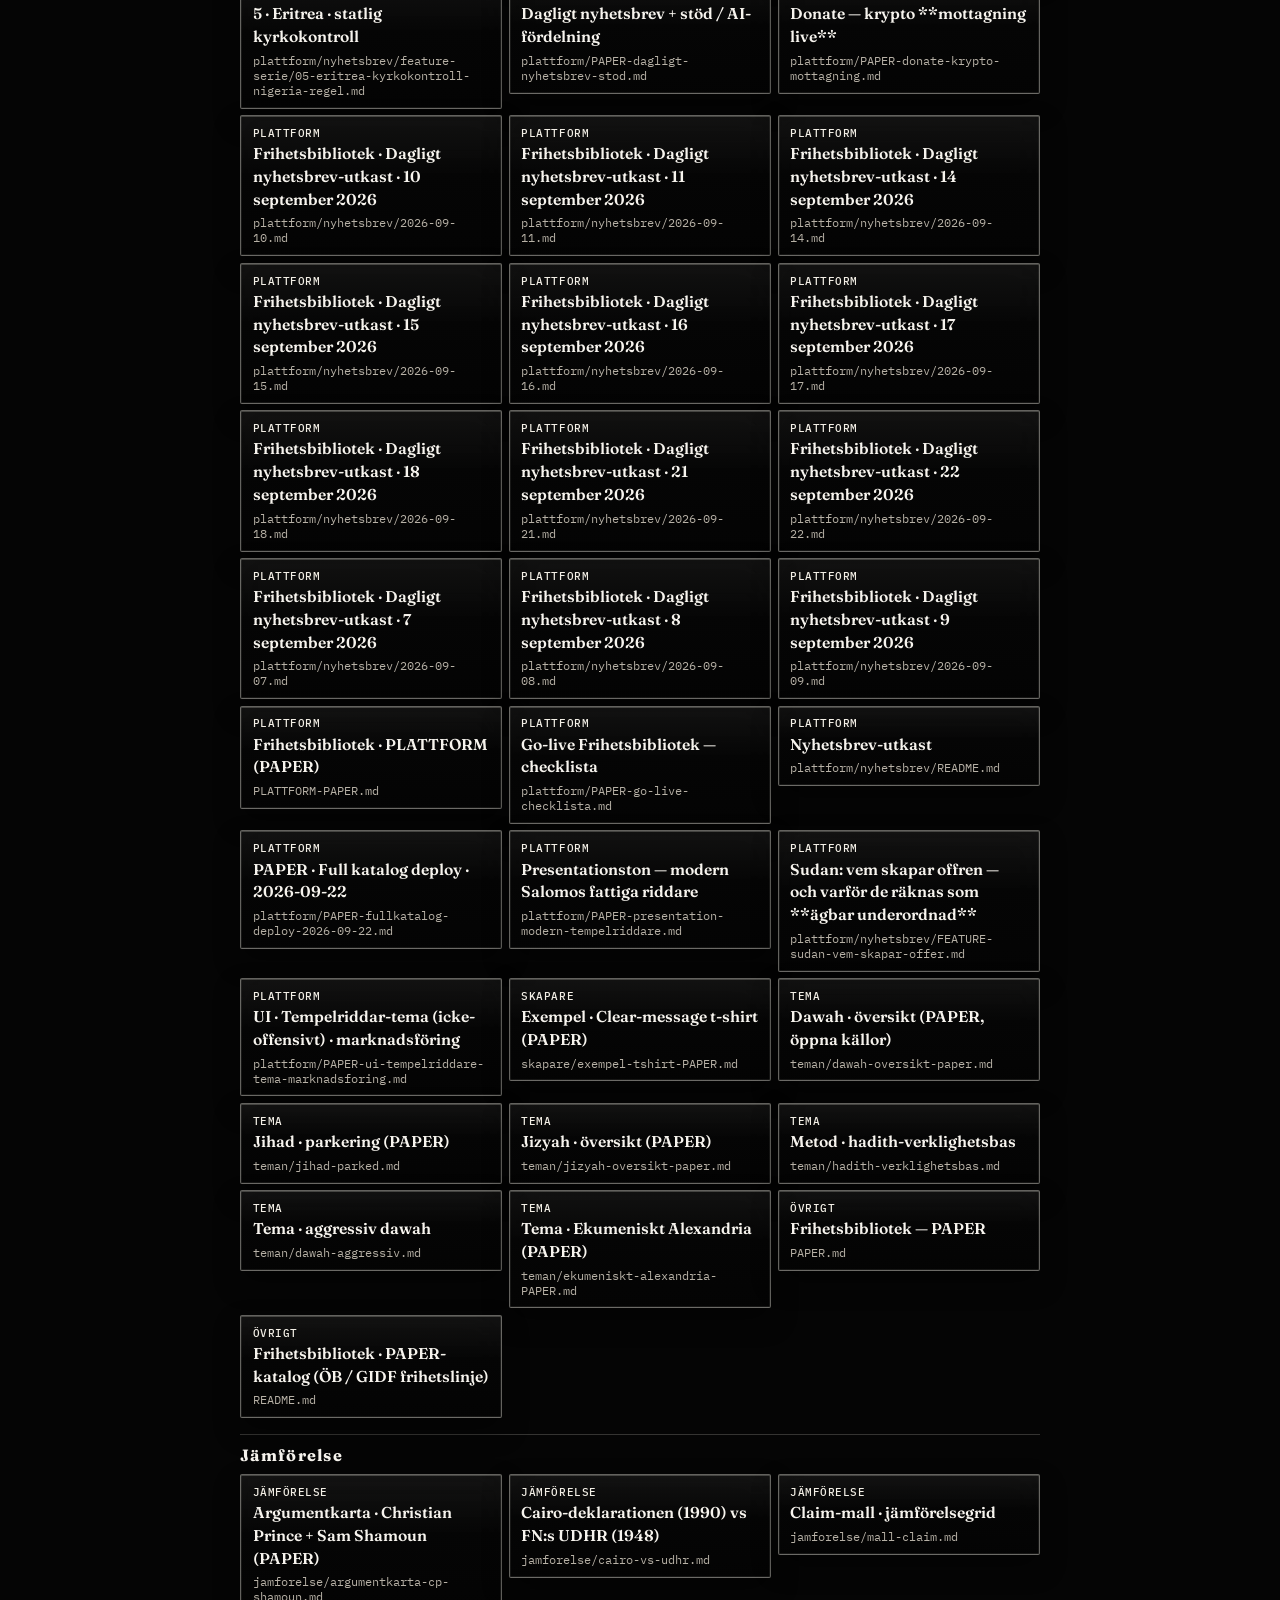
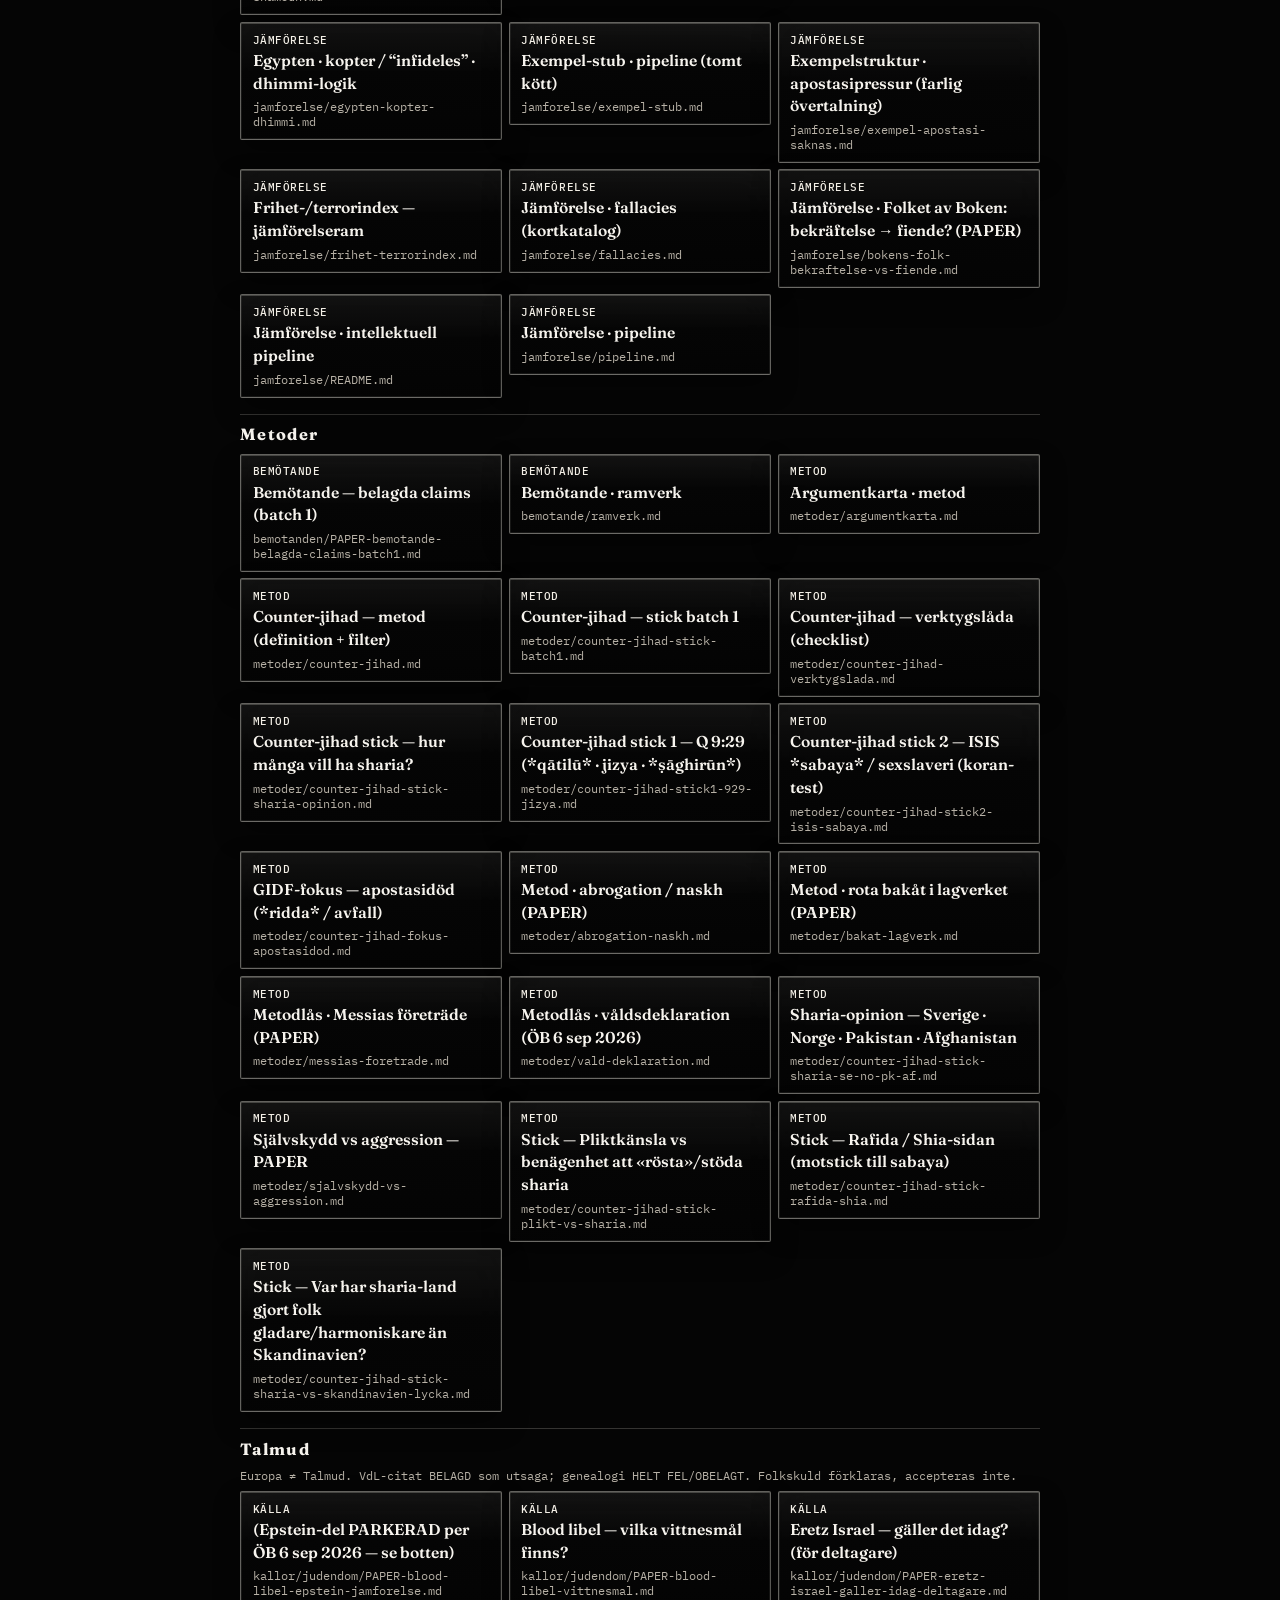
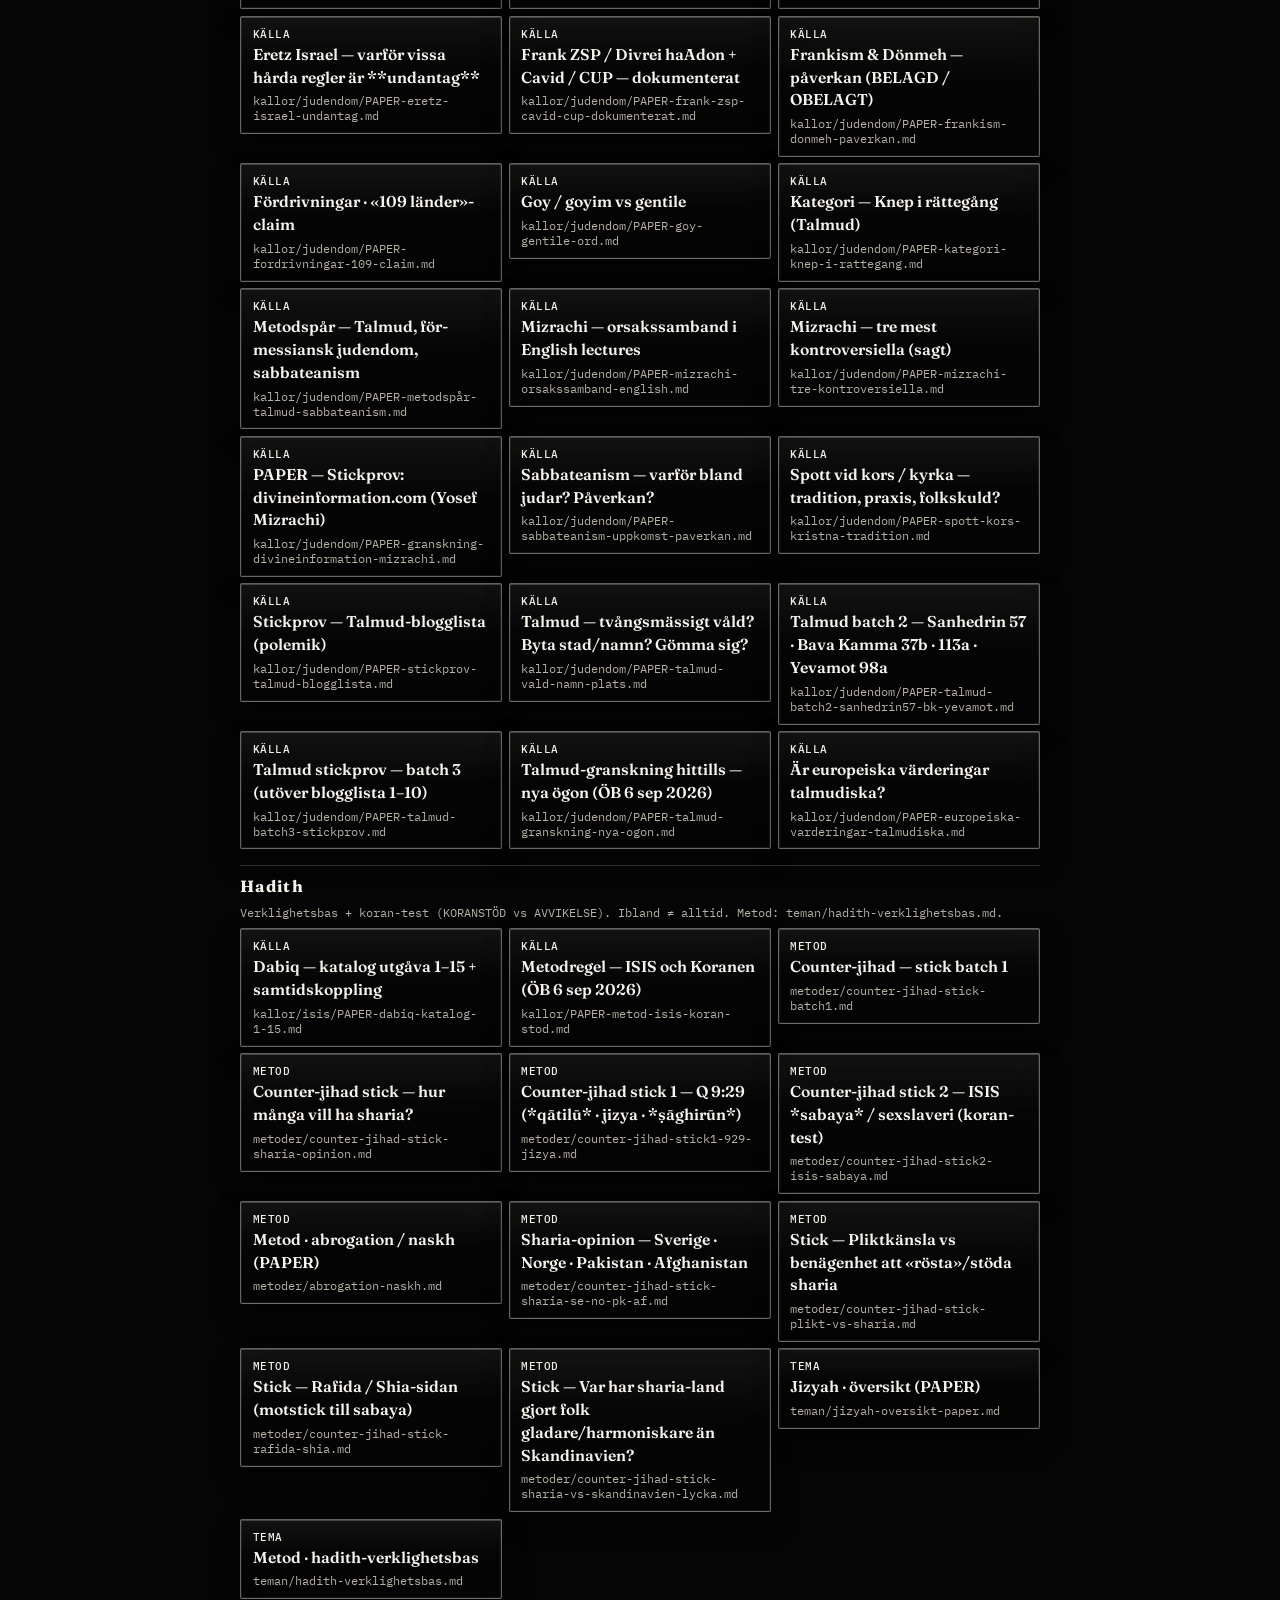
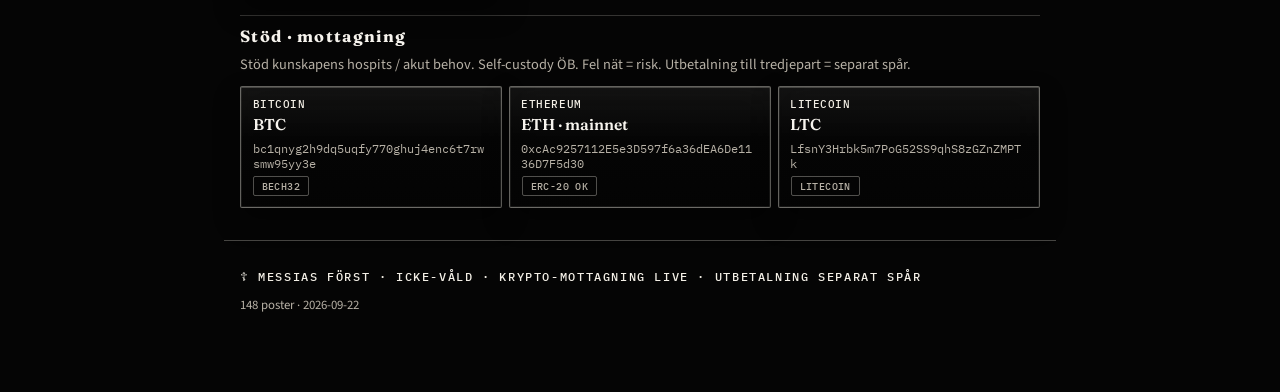
==== commit 1a8a3749: "Shift the hospits chrome onto a schema field. Black ground, bone frames, and a faint original cross-" ====
--- a/index.html
+++ b/index.html
@@ -5,8 +5,124 @@
   <meta name="viewport" content="width=device-width, initial-scale=1" />
   <title data-i18n-doc="doc.title">Frihetsbibliotek · Hospits</title>
   <meta name="description" data-i18n-content="meta.description" content="Kunskapens hospits — Messias först. Salomos fattiga riddare. Krypto-mottagning live (BTC/ETH/LTC). Utbetalning till tredjepart = separat spår." />
-  <link href="https://fonts.googleapis.com/css2?family=Cormorant+Garamond:ital,wght@0,500;0,600;0,700;1,500&family=IBM+Plex+Mono:wght@400;500&family=Source+Sans+3:wght@400;600&display=swap" rel="stylesheet" />
-  <link rel="stylesheet" href="style.css" />
+  <link href="https://fonts.googleapis.com/css2?family=Fraunces:opsz,wght@9..144,600;700&family=IBM+Plex+Mono:wght@400;500&family=Source+Sans+3:wght@400;600&display=swap" rel="stylesheet" />
+  <style>
+    :root {
+      --bg:#0c0b09; --stone:#17150f; --card:#1a1712; --gold:#c9a24a; --gold-soft:#e6d3a3;
+      --ink:#e8e0d0; --mute:#8f8778; --line:#2e2a22; --wine:#5c2430; --ok:#6f8f72; --danger:#b85a4a;
+    }
+    * { box-sizing: border-box; }
+    body {
+      margin:0; color:var(--ink);
+      font:400 16px/1.5 "Source Sans 3", sans-serif;
+      background:
+        radial-gradient(ellipse at 20% 0%, rgba(92,36,48,.2), transparent 45%),
+        radial-gradient(ellipse at 80% 0%, rgba(201,162,74,.12), transparent 40%),
+        var(--bg);
+      padding-bottom:3rem;
+    }
+    a { color:var(--gold-soft); text-decoration:none; }
+    a:hover { text-decoration:underline; }
+    .stamp { font:500 .72rem "IBM Plex Mono", monospace; color:var(--gold); letter-spacing:.08em; text-transform:uppercase; }
+    h1 { font-family:Fraunces,serif; color:var(--gold-soft); margin:.25rem 0; font-size:clamp(1.7rem,4vw,2.35rem); line-height:1.1; }
+    h2 { font-family:Fraunces,serif; color:var(--gold-soft); font-size:1.15rem; margin:0 0 .6rem; }
+    .mute,.lede { color:var(--mute); }
+    .lede { max-width:36rem; margin:.45rem 0 0; font-size:.95rem; }
+    nav.top {
+      position:sticky; top:0; z-index:20;
+      background:rgba(23,21,15,.52);
+      backdrop-filter:blur(18px) saturate(1.35);
+      -webkit-backdrop-filter:blur(18px) saturate(1.35);
+      border-bottom:1px solid rgba(201,162,74,.28);
+      box-shadow:0 8px 32px rgba(0,0,0,.38), inset 0 1px 0 rgba(230,211,163,.12);
+    }
+    nav.top .inner { max-width:52rem; margin:0 auto; padding:.5rem 1rem; display:flex; gap:.5rem 1rem; align-items:center; flex-wrap:wrap; }
+    nav.top .brand { font:500 .75rem "IBM Plex Mono", monospace; color:var(--gold); letter-spacing:.04em; margin-right:.25rem; }
+    nav.top a { font:500 .78rem "IBM Plex Mono", monospace; color:var(--mute); }
+    nav.top a:hover { color:var(--gold-soft); text-decoration:none; }
+    .lang-switch {
+      margin-left:auto; display:inline-flex; align-items:center; gap:.15rem;
+      font:500 .72rem "IBM Plex Mono", monospace; letter-spacing:.04em;
+    }
+    .lang-sep { color:var(--line); user-select:none; padding:0 .05rem; }
+    .lang-btn {
+      background:transparent; border:0; color:var(--mute); cursor:pointer;
+      font:inherit; letter-spacing:.06em; padding:.15rem .3rem; border-radius:4px;
+    }
+    .lang-btn:hover { color:var(--gold-soft); }
+    .lang-btn.is-active { color:var(--gold); box-shadow:inset 0 -1px 0 var(--gold); }
+    .hero, section.block { max-width:52rem; margin:0 auto; padding:1.4rem 1rem 0; }
+    .hero { padding-top:1.75rem; padding-bottom:.5rem; }
+    .ox { color:var(--gold); }
+    .grid { display:grid; gap:.65rem; grid-template-columns:repeat(auto-fill,minmax(15rem,1fr)); margin-top:.35rem; }
+    article.card,
+    a.feature-card:not(:has(article.card)) {
+      position:relative; overflow:hidden;
+      background:linear-gradient(165deg, rgba(230,211,163,.10), rgba(23,21,15,.42) 38%, rgba(12,11,9,.55));
+      border:1px solid rgba(201,162,74,.28);
+      border-radius:12px;
+      backdrop-filter:blur(16px) saturate(1.25);
+      -webkit-backdrop-filter:blur(16px) saturate(1.25);
+      box-shadow:inset 0 1px 0 rgba(230,211,163,.22), 0 12px 28px rgba(0,0,0,.32);
+      transition:border-color .22s ease, box-shadow .22s ease, transform .22s ease;
+    }
+    article.card { padding:.85rem .95rem; min-height:5.5rem; }
+    a.feature-card:not(:has(article.card)) { display:block; padding:1rem 1.05rem; margin-top:.5rem; }
+    article.card::after,
+    a.feature-card:not(:has(article.card))::after {
+      content:""; position:absolute; inset:0; pointer-events:none;
+      background:linear-gradient(115deg, transparent 36%, rgba(230,211,163,.16) 48%, transparent 60%);
+      transform:translateX(-130%);
+    }
+    a.card-link, a.feature-card { cursor:pointer; }
+    a.card-link:hover article.card,
+    a.feature-card:hover article.card,
+    article.card:hover,
+    a.feature-card:not(:has(article.card)):hover {
+      border-color:rgba(201,162,74,.75);
+      box-shadow:inset 0 1px 0 rgba(230,211,163,.34), 0 0 0 1px rgba(201,162,74,.28), 0 0 22px rgba(201,162,74,.22), 0 14px 32px rgba(0,0,0,.4);
+      transform:translateY(-2px);
+    }
+    a.card-link:hover article.card::after,
+    a.feature-card:hover article.card::after,
+    article.card:hover::after,
+    a.feature-card:not(:has(article.card)):hover::after { animation:glass-shine .75s ease; }
+    @keyframes glass-shine { from { transform:translateX(-130%); } to { transform:translateX(130%); } }
+    @media (prefers-reduced-motion: reduce) {
+      article.card, a.feature-card:not(:has(article.card)) { transition:none; }
+      article.card::after, a.feature-card:not(:has(article.card))::after { display:none; }
+    }
+    article.card .typ { font:500 .68rem "IBM Plex Mono", monospace; color:var(--gold); letter-spacing:.05em; text-transform:uppercase; }
+    article.card h3 { font-family:Fraunces,serif; color:var(--gold-soft); font-size:.98rem; margin:.2rem 0 .25rem; font-weight:600; }
+    article.card p { margin:0; color:var(--mute); font-size:.86rem; }
+    .meta { font:400 .72rem "IBM Plex Mono", monospace !important; }
+    .badge {
+      display:inline-block; margin-top:.35rem; border:1px solid var(--line);
+      color:var(--mute); border-radius:999px; padding:.12rem .5rem;
+      font:500 .65rem "IBM Plex Mono", monospace;
+    }
+    .empty { color:var(--mute); font-size:.88rem; }
+    footer.site { max-width:52rem; margin:2rem auto 0; padding:1rem; border-top:1px solid var(--line); color:var(--mute); font-size:.8rem; }
+    footer.site .stamp { margin-bottom:.35rem; }
+    .katalog-note { font:400 .72rem "IBM Plex Mono", monospace; color:var(--mute); margin:.15rem 0 .5rem; }
+
+    a.feature-card { display:block; text-decoration:none; color:inherit; }
+    a.feature-card:hover { text-decoration:none; }
+    a.feature-card:hover h3 { text-decoration:underline; }
+    .card-link { display:block; color:inherit; text-decoration:none; }
+    .card-link:hover { text-decoration:none; }
+    .card-link:hover article.card h3 { text-decoration:underline; }
+    .feature-wrap { margin-top:.5rem; }
+    article.card.feature {
+      background:linear-gradient(145deg, rgba(92,36,48,.42), rgba(23,21,15,.48) 55%, rgba(12,11,9,.55));
+      border-color:rgba(201,162,74,.36);
+      min-height:auto; padding:1rem 1.05rem;
+    }
+    article.card.feature h3 { font-size:1.15rem; margin:.25rem 0 .4rem; }
+    article.card.feature p { font-size:.9rem; line-height:1.45; }
+  </style>
+<link rel="stylesheet" href="schema.css" />
+
 </head>
 <body>
   <nav class="top" data-i18n-aria="nav.aria" aria-label="Navigering">
@@ -25,12 +141,9 @@
   </nav>
 
   <header class="hero">
-    <div class="hero-panel">
-      <div class="schema-cross" aria-hidden="true"></div>
     <p class="stamp" data-i18n="hero.stamp">☦ Salomos fattiga riddare</p>
     <h1><span data-i18n="hero.title">Frihetsbibliotek</span> <span class="ox">☦</span></h1>
     <p class="lede" data-i18n-html="hero.lede"><b>Messias först.</b> Kunskapens hospits — skydda, undervisa, bjuda in. Stöd via krypto <b>mottagning live</b>. Utbetalning till tredjepart = separat spår.</p>
-    </div>
   </header>
 
   <section class="block feature-wrap" id="nyhet">
--- a/schema.css
+++ b/schema.css
@@ -0,0 +1,134 @@
+/* Schema direction — black field, bone line, wine only as a spare accent.
+   Watermark is an original geometric mark (cross, seraph, panel frame). */
+:root {
+  --bg:#050505;
+  --stone:#0c0c0c;
+  --card:#101010;
+  --gold:#f3efe6;
+  --gold-soft:#f7f4ee;
+  --bone:#f3efe6;
+  --ink:#f4f1ea;
+  --mute:#b7b1a6;
+  --line:rgba(243,239,230,.34);
+  --wine:#6e2e3c;
+  --ok:#8aa48c;
+  --danger:#b85a4a;
+  color-scheme:dark;
+}
+
+html { background:#050505; }
+body {
+  color:var(--ink);
+  background:transparent;
+  line-height:1.45;
+}
+body::before {
+  content:"";
+  position:fixed;
+  z-index:-1;
+  pointer-events:none;
+  inset:0;
+  background-color:#050505;
+  background-image:
+    radial-gradient(ellipse at 50% 30%, rgba(5,5,5,0) 0%, rgba(5,5,5,.25) 55%, rgba(5,5,5,.72) 100%),
+    linear-gradient(180deg, rgba(110,46,60,.2), rgba(110,46,60,0) 24%),
+    url("assets/schema-field.svg");
+  background-repeat:no-repeat;
+  background-position:center, center top, center top;
+  background-size:auto, auto, min(740px, 86vw);
+}
+body::after {
+  content:"";
+  position:fixed;
+  z-index:40;
+  pointer-events:none;
+  inset:7px;
+  border:1px solid rgba(243,239,230,.55);
+  outline:1px solid rgba(243,239,230,.28);
+  outline-offset:3px;
+}
+
+a { color:var(--bone); }
+.stamp { color:var(--bone); letter-spacing:.14em; }
+h1, h2, article.card h3 { color:var(--gold-soft); }
+h1 { letter-spacing:.01em; }
+section.block > h2 {
+  font-size:1.02rem;
+  letter-spacing:.08em;
+  margin:0 0 .4rem;
+  padding-top:.55rem;
+  border-top:1px solid rgba(243,239,230,.2);
+}
+.ox, nav.top .brand, article.card .typ, .st, th, dt { color:var(--bone); }
+.mute, .lede, article.card p { color:var(--mute); }
+
+.hero, section.block { padding-top:1rem; }
+.hero { padding-top:1.35rem; padding-bottom:.15rem; }
+.hero h2, .hero > h2 { border-top:0; padding-top:0; }
+.grid { gap:.4rem; margin-top:.2rem; }
+
+nav.top {
+  background:rgba(5,5,5,.58);
+  border-bottom:1px solid rgba(243,239,230,.32);
+  box-shadow:0 10px 28px rgba(0,0,0,.5), inset 0 1px 0 rgba(243,239,230,.14);
+}
+nav.top a:hover, .lang-btn:hover { color:var(--gold-soft); }
+.lang-btn.is-active { color:var(--bone); box-shadow:inset 0 -1px 0 var(--bone); }
+.lang-sep { color:rgba(243,239,230,.35); }
+
+article.card,
+a.feature-card:not(:has(article.card)),
+a.card,
+.panel,
+table,
+table.claims {
+  background:linear-gradient(180deg, rgba(255,252,246,.06), rgba(6,6,6,.82) 42%, rgba(4,4,4,.9));
+  border:1px solid rgba(243,239,230,.4);
+  border-radius:2px;
+  box-shadow:inset 0 0 0 1px rgba(243,239,230,.08), inset 0 1px 0 rgba(243,239,230,.16), 0 12px 26px rgba(0,0,0,.4);
+  backdrop-filter:blur(16px) saturate(1.15);
+  -webkit-backdrop-filter:blur(16px) saturate(1.15);
+}
+article.card { padding:.62rem .72rem; min-height:0; }
+a.feature-card:not(:has(article.card)) { padding:.8rem .85rem; }
+
+article.card::after,
+a.feature-card:not(:has(article.card))::after,
+.panel::after {
+  background:linear-gradient(115deg, transparent 38%, rgba(243,239,230,.14) 48%, transparent 58%);
+}
+
+a.card-link:hover article.card,
+a.feature-card:hover article.card,
+article.card:hover,
+a.feature-card:not(:has(article.card)):hover,
+a.card:hover {
+  border-color:rgba(243,239,230,.82);
+  box-shadow:inset 0 1px 0 rgba(243,239,230,.28), 0 0 0 1px rgba(243,239,230,.16), 0 0 16px rgba(110,46,60,.35), 0 14px 28px rgba(0,0,0,.48);
+}
+
+article.card.feature {
+  background:linear-gradient(180deg, rgba(110,46,60,.34), rgba(8,8,8,.55) 52%, rgba(5,5,5,.66));
+  border-color:rgba(243,239,230,.5);
+  box-shadow:inset 3px 0 0 #6e2e3c, inset 0 1px 0 rgba(243,239,230,.16), 0 12px 26px rgba(0,0,0,.4);
+}
+
+.badge {
+  border-color:rgba(243,239,230,.32);
+  border-radius:2px;
+  letter-spacing:.04em;
+}
+.row { border-bottom-color:rgba(243,239,230,.16); }
+footer.site { border-top:1px solid rgba(243,239,230,.28); }
+.callout {
+  background:rgba(8,8,8,.55);
+  border:1px solid rgba(243,239,230,.28);
+  border-left:3px solid var(--wine);
+  border-radius:2px;
+}
+th, table.claims th { background:rgba(0,0,0,.35); color:var(--bone); }
+
+@media (max-width:640px) {
+  body::before { background-size:auto, auto, min(560px, 130vw); }
+  body::after { inset:5px; }
+}
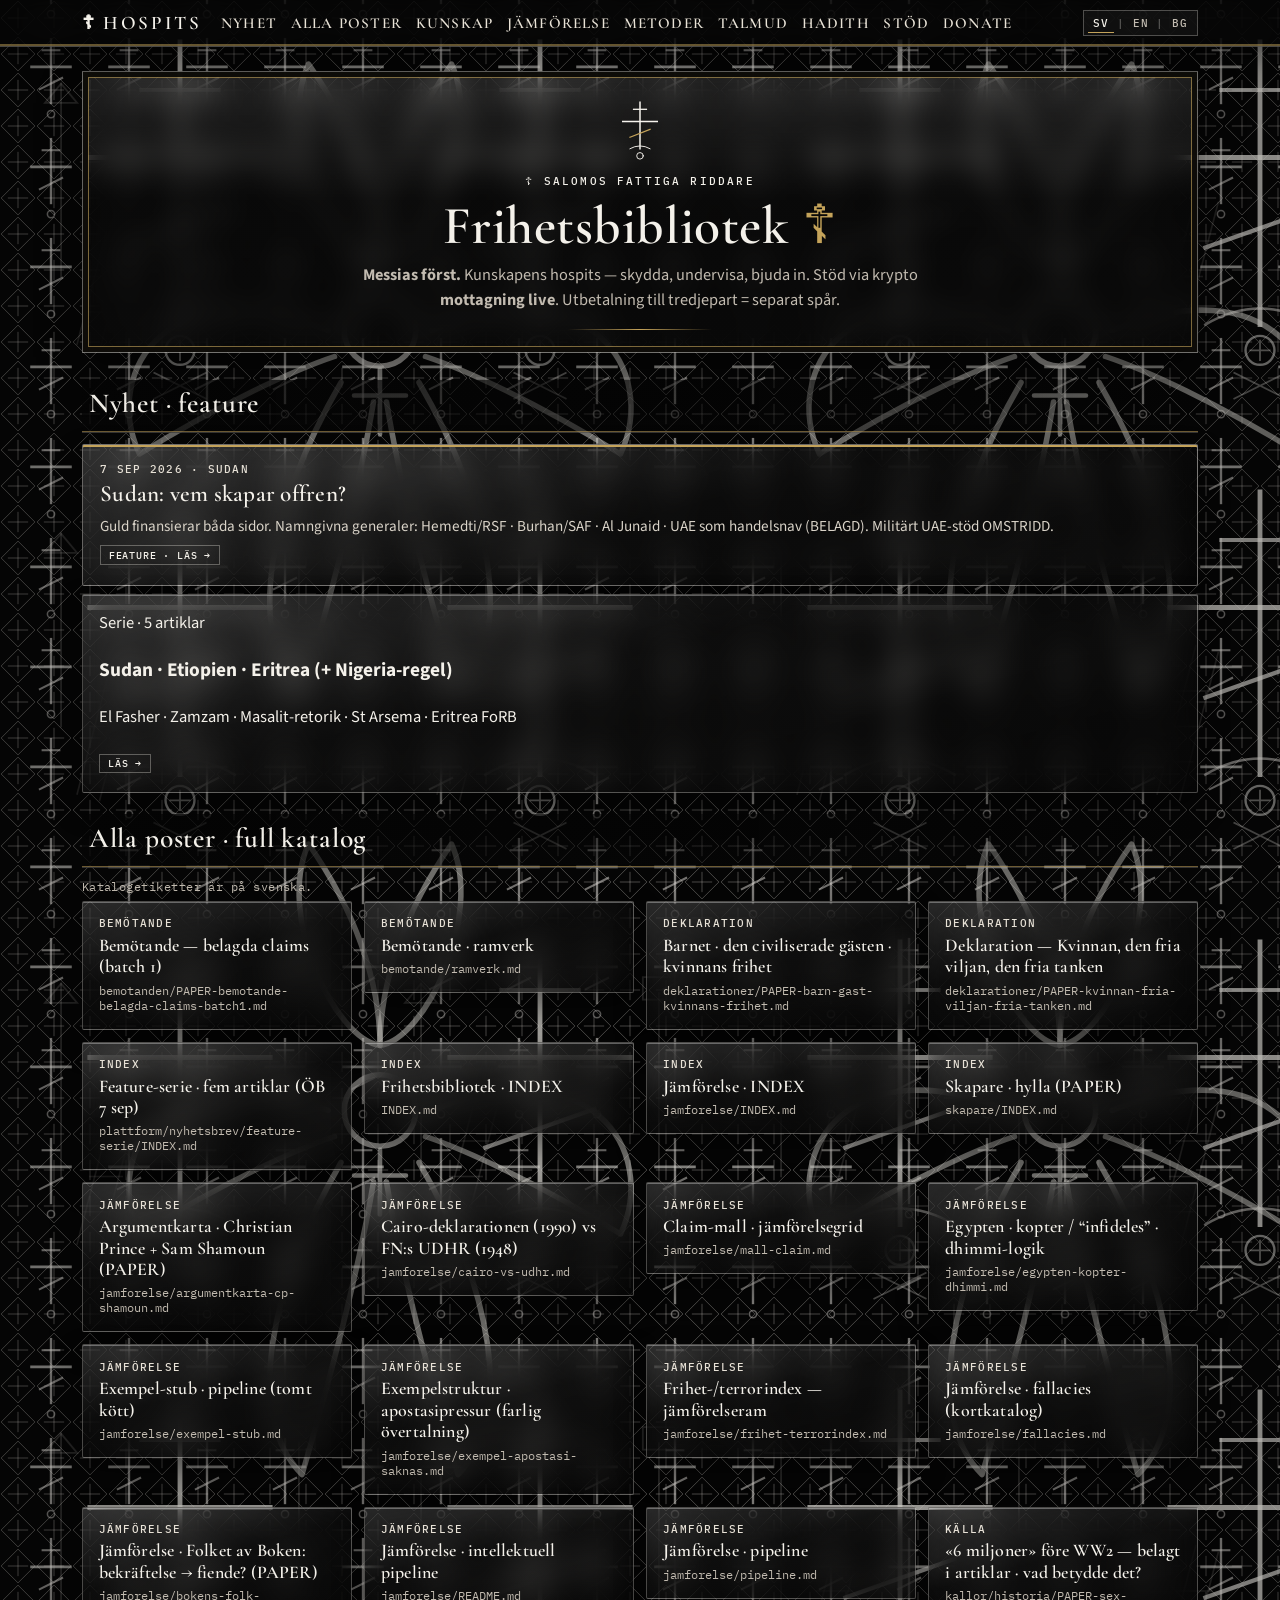
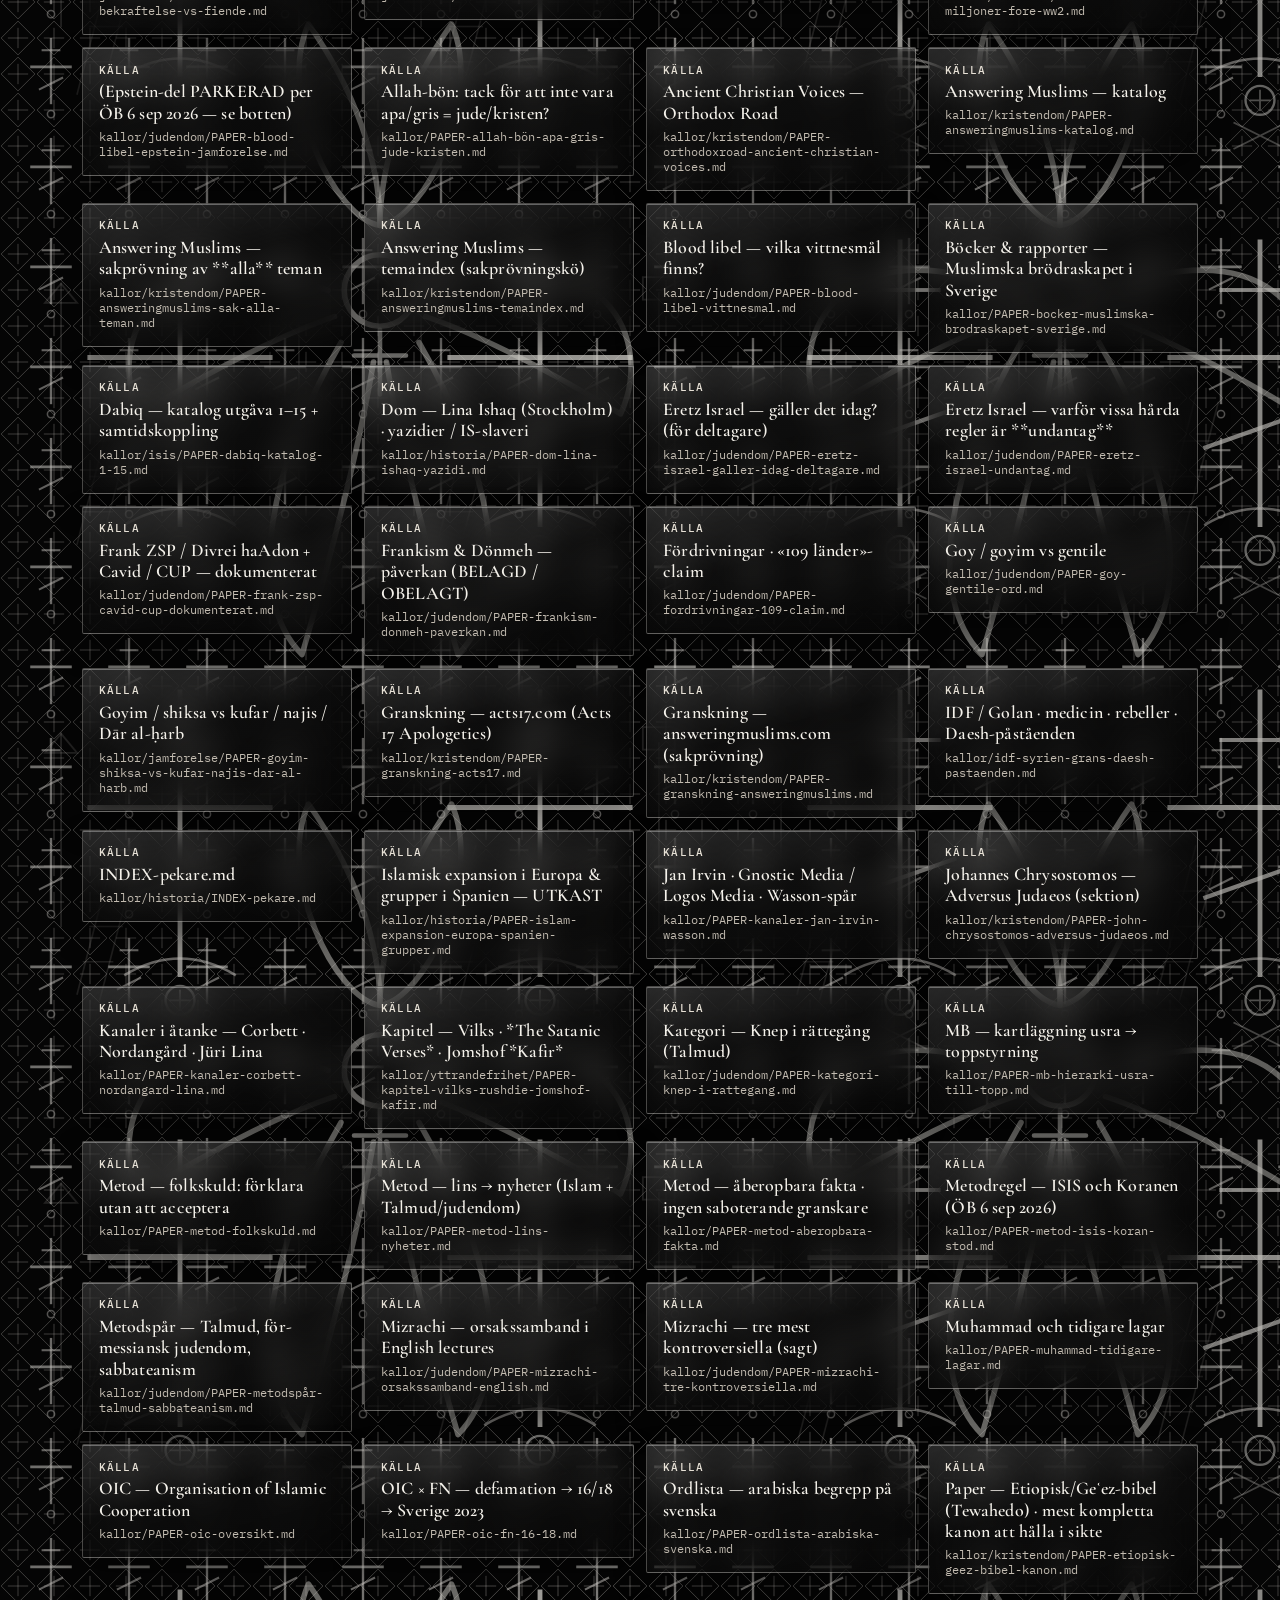
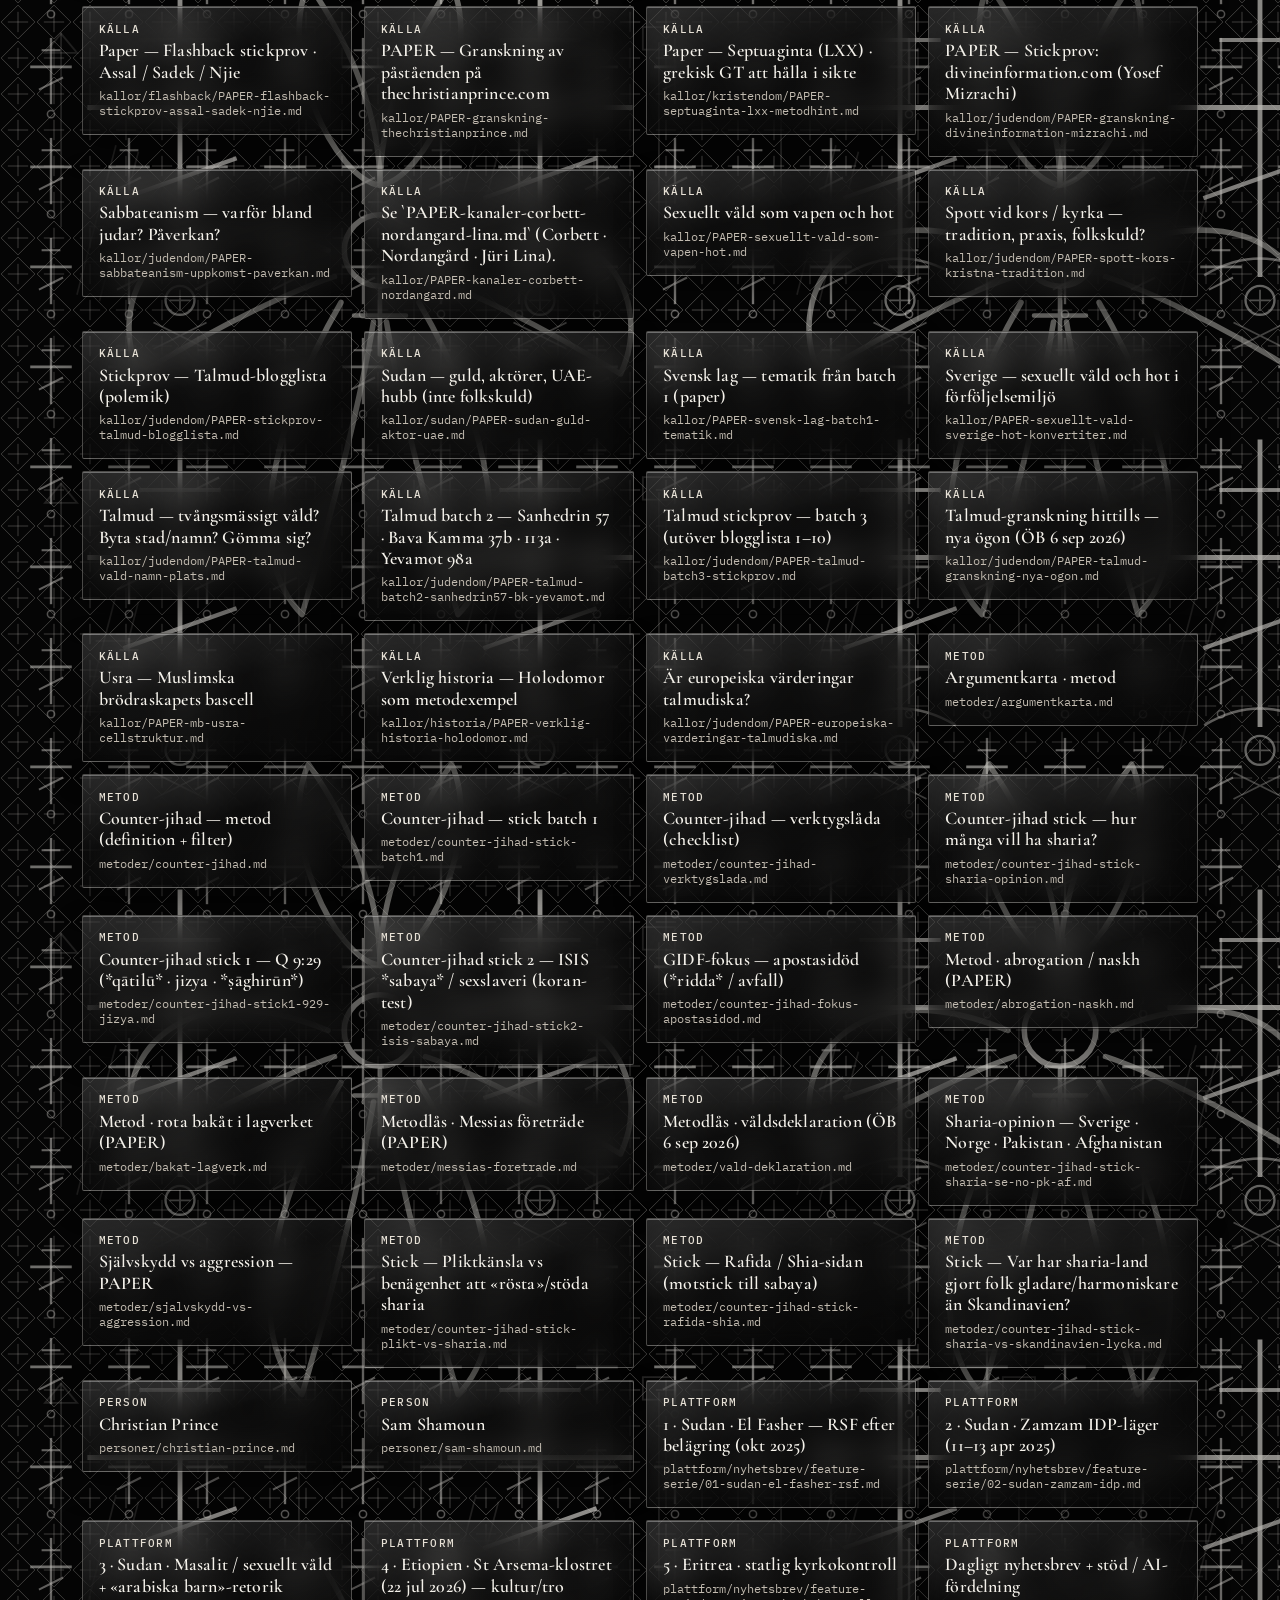
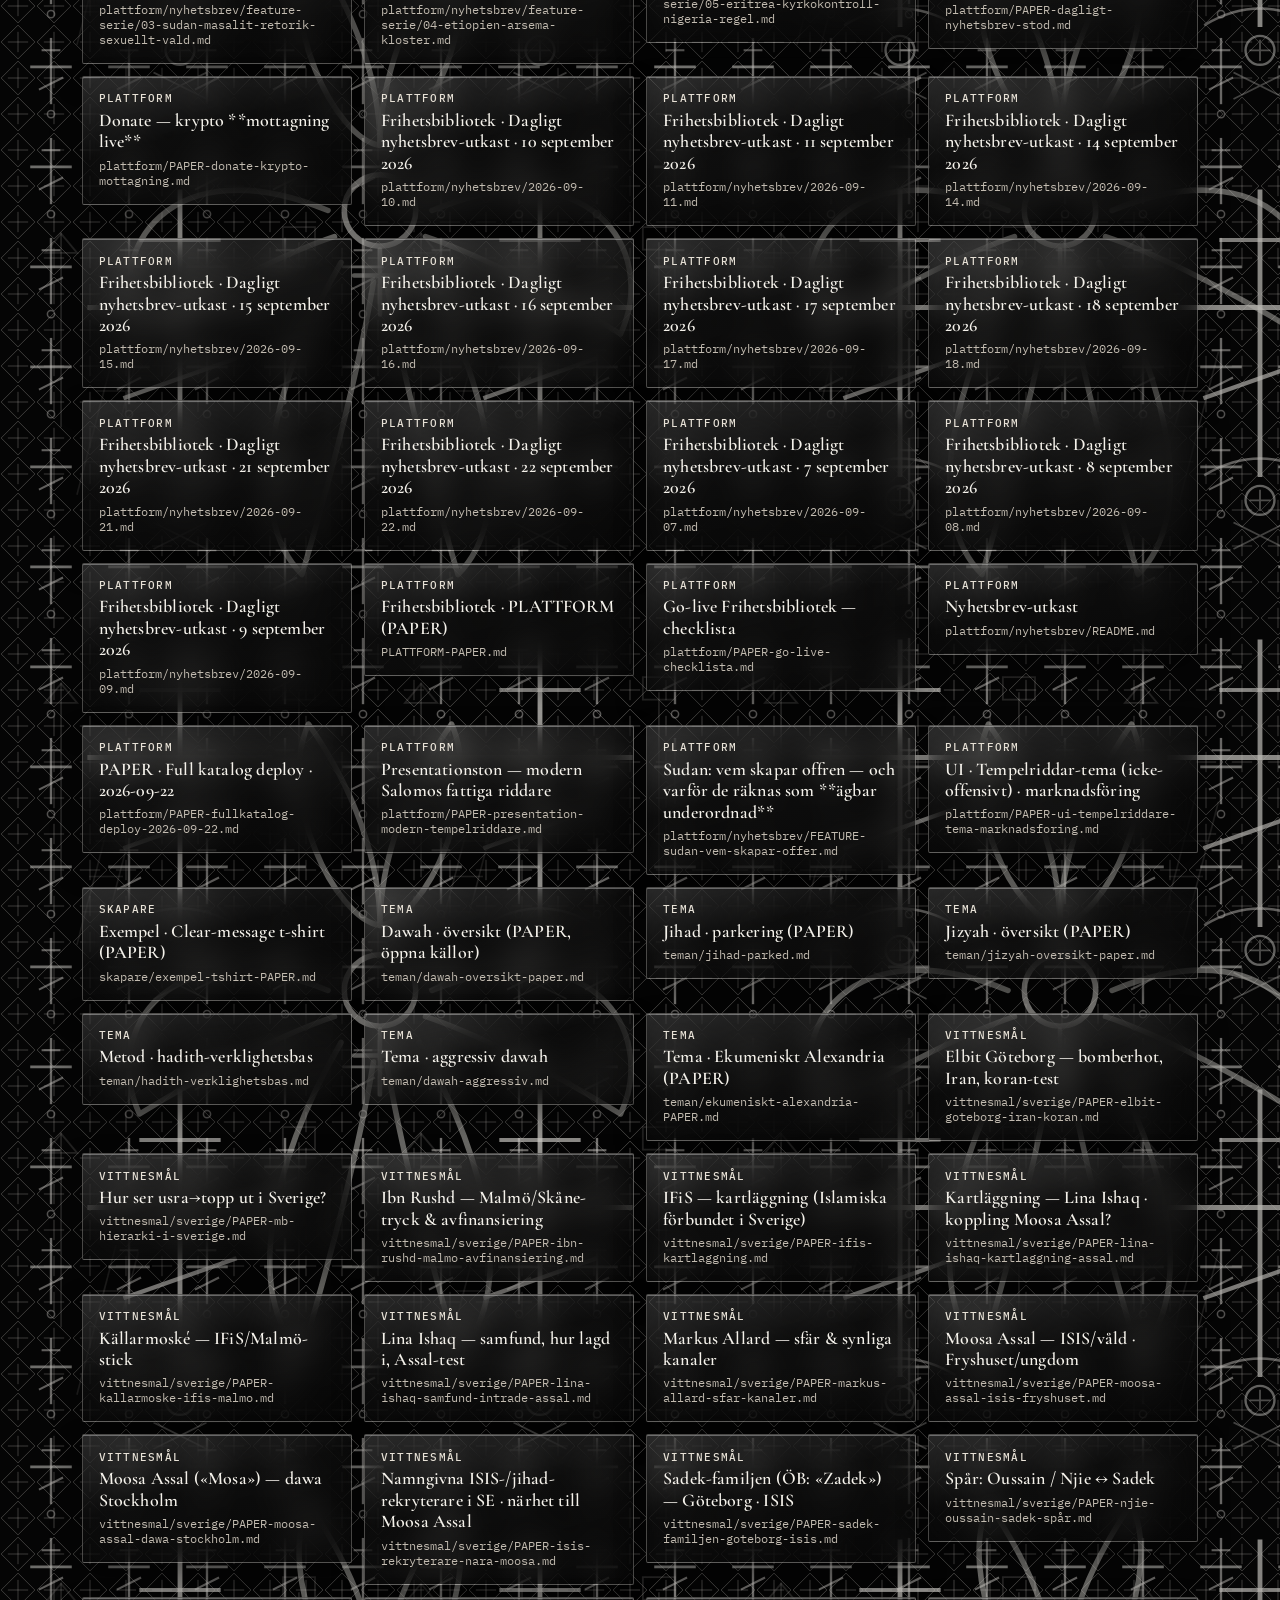
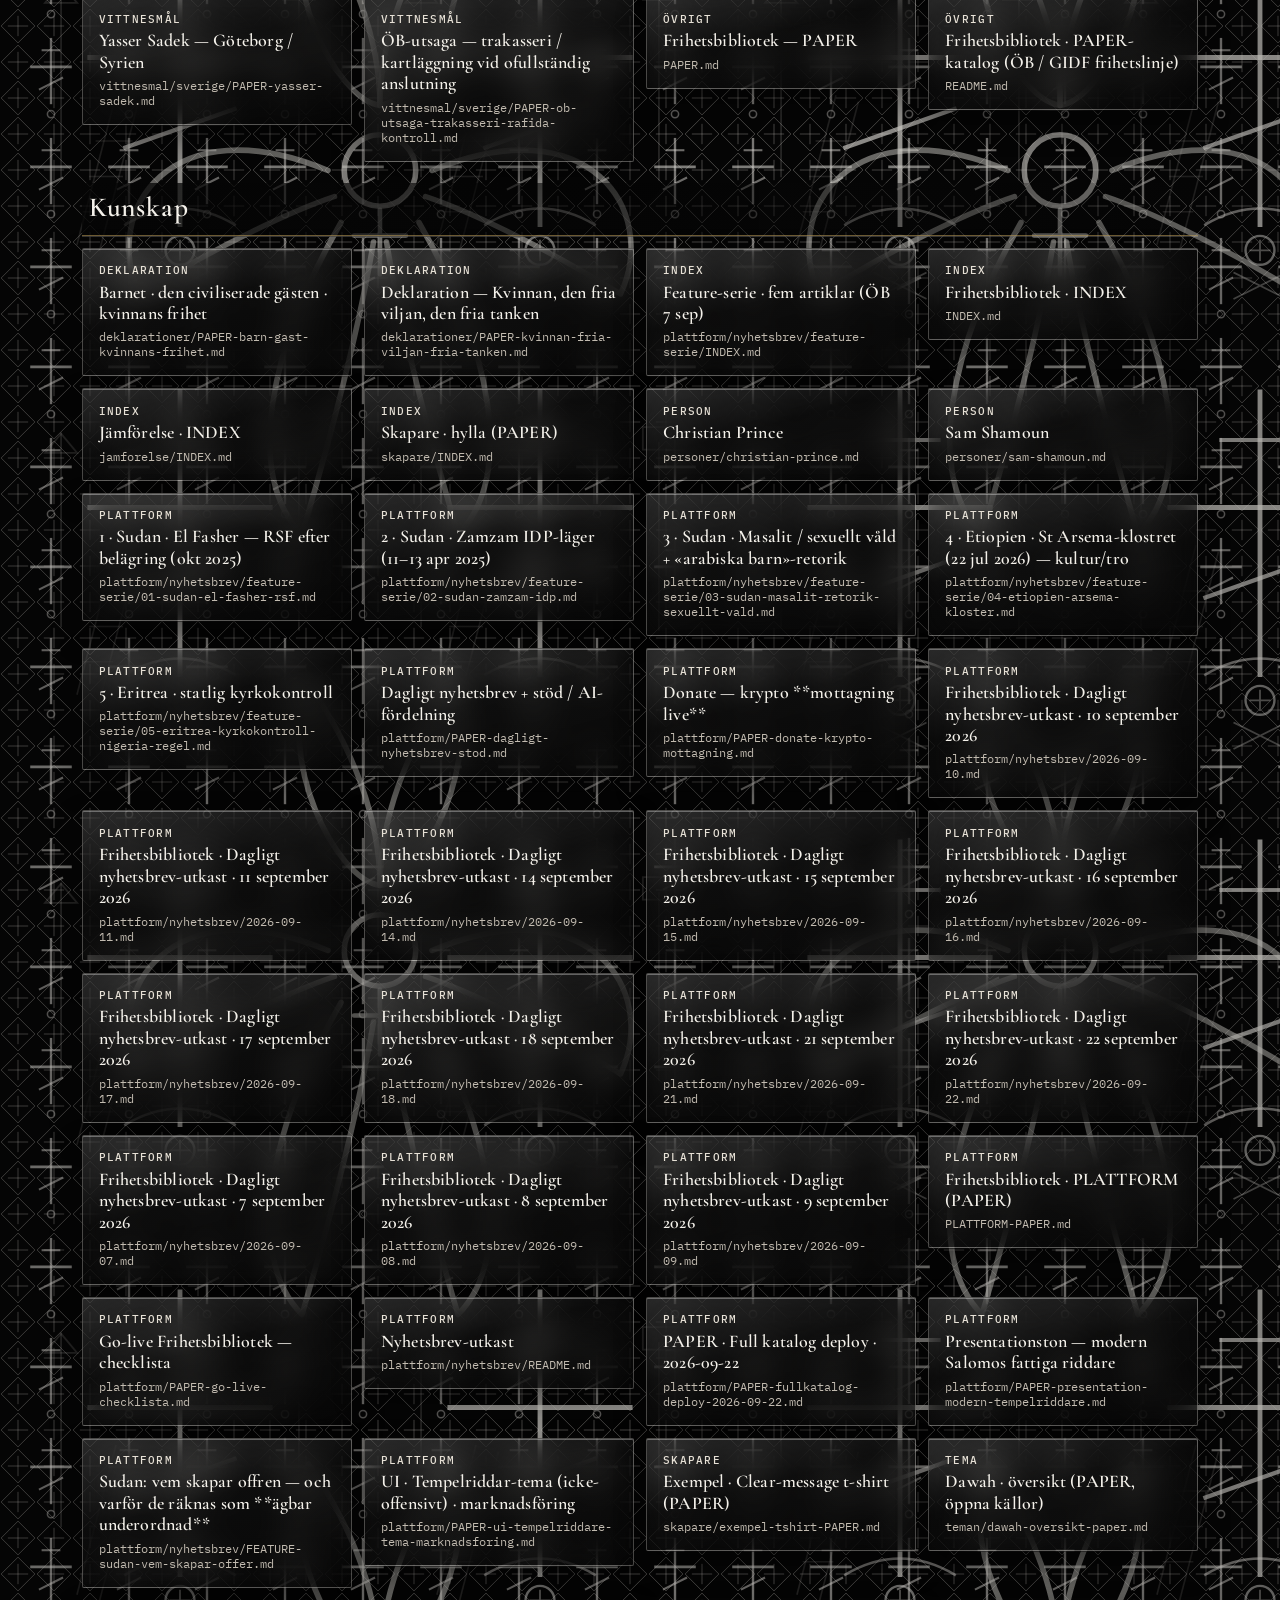
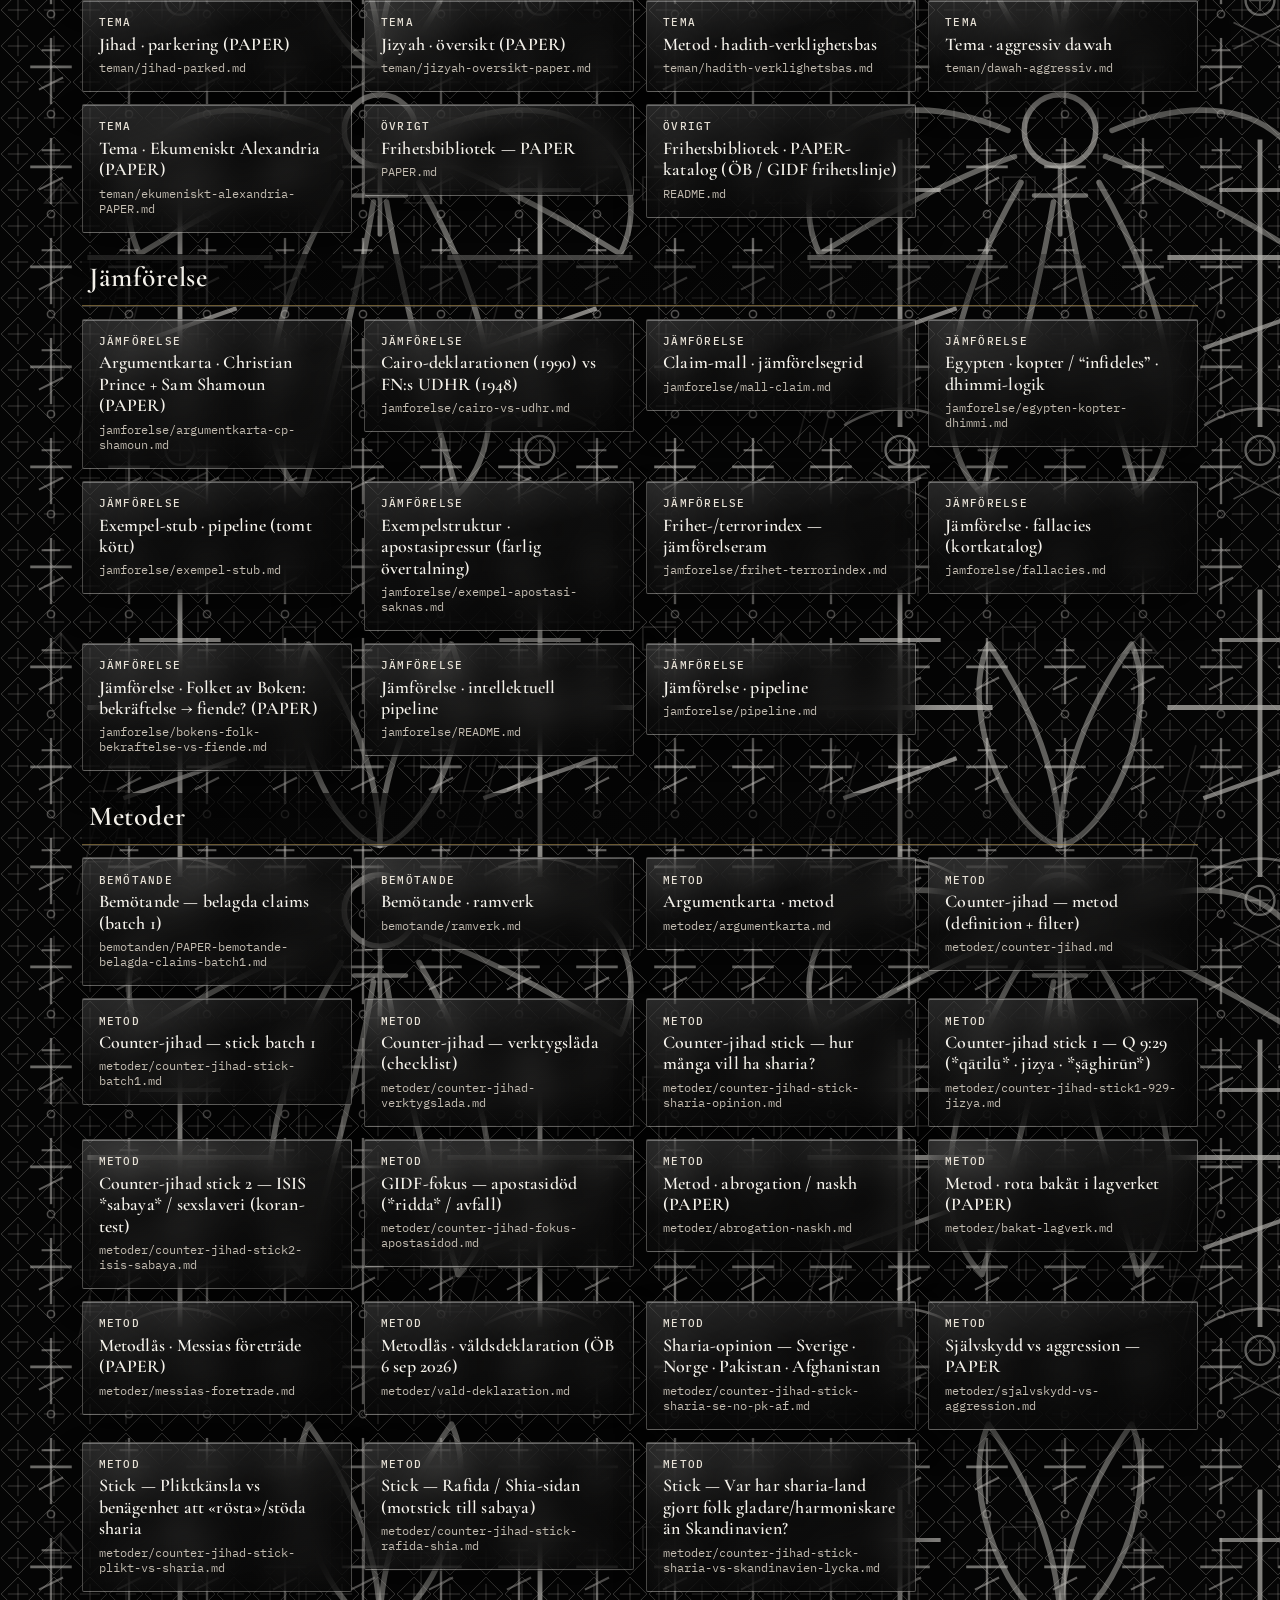
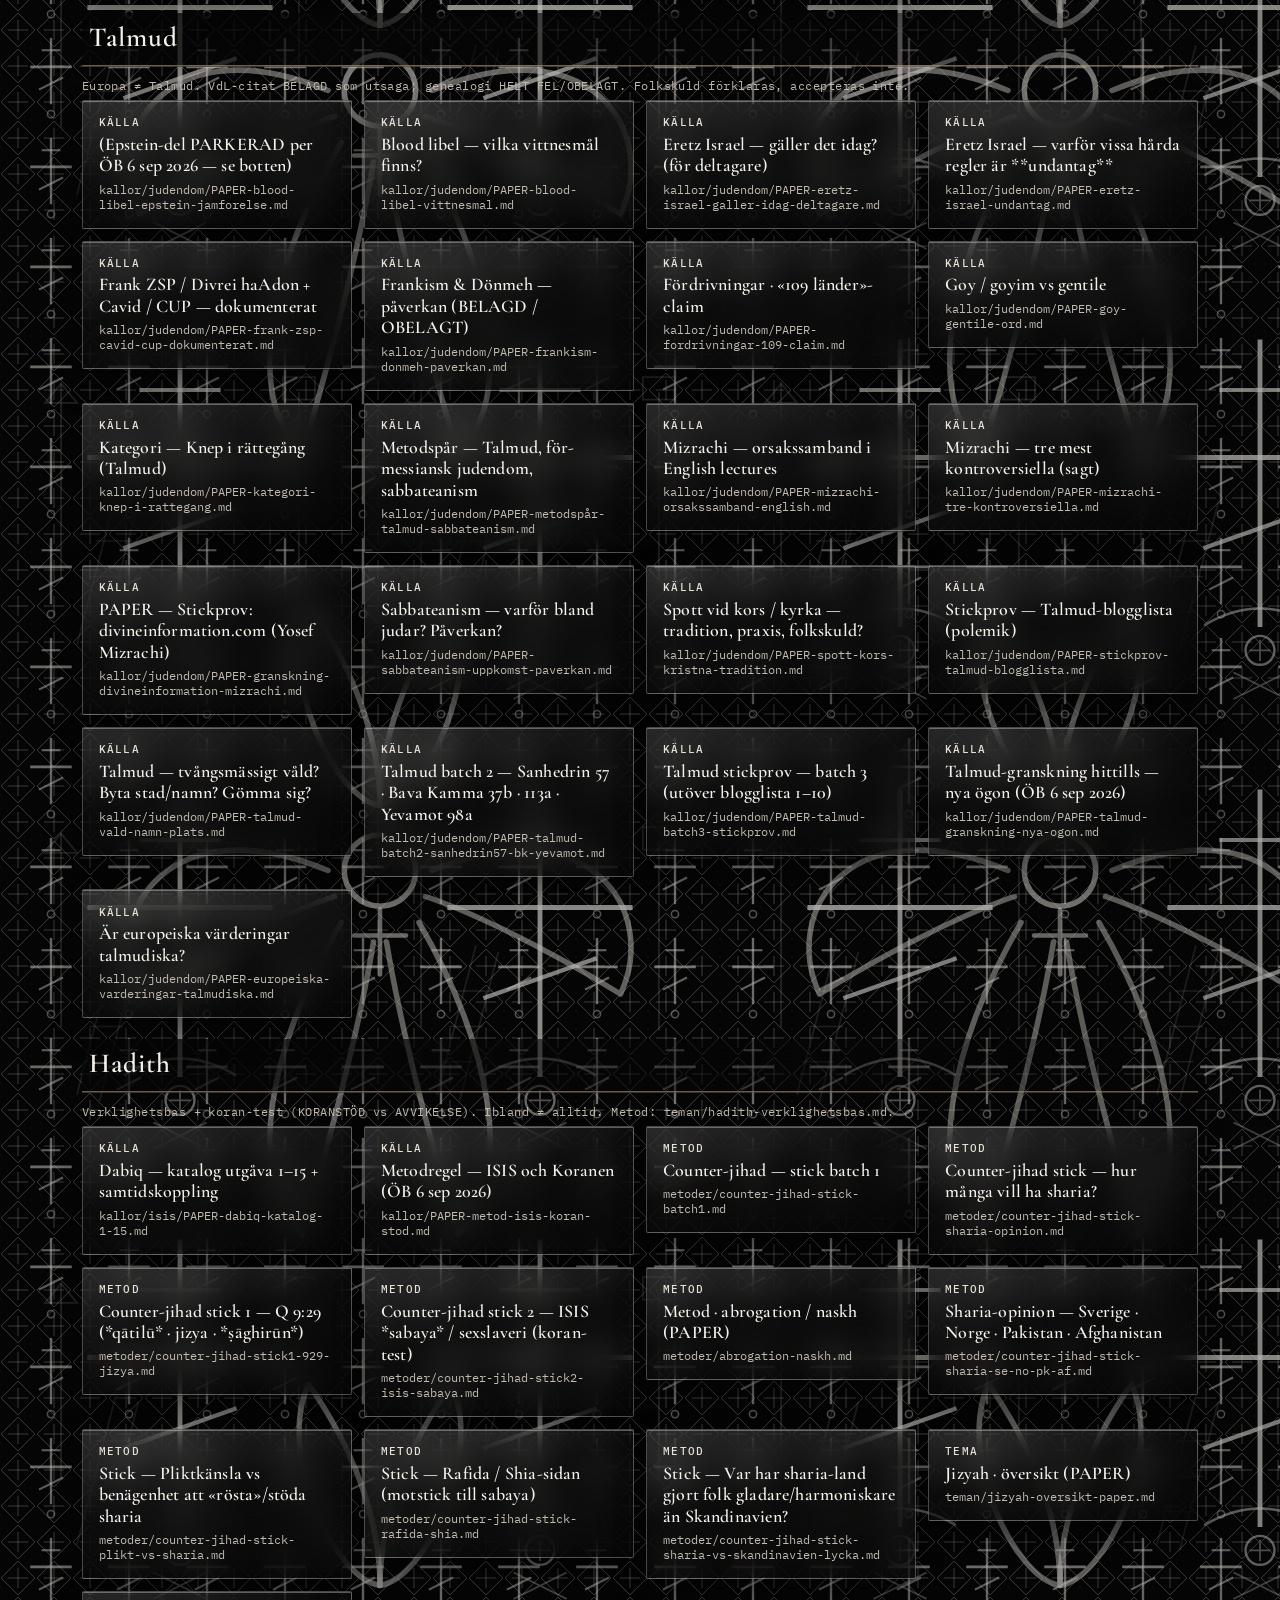
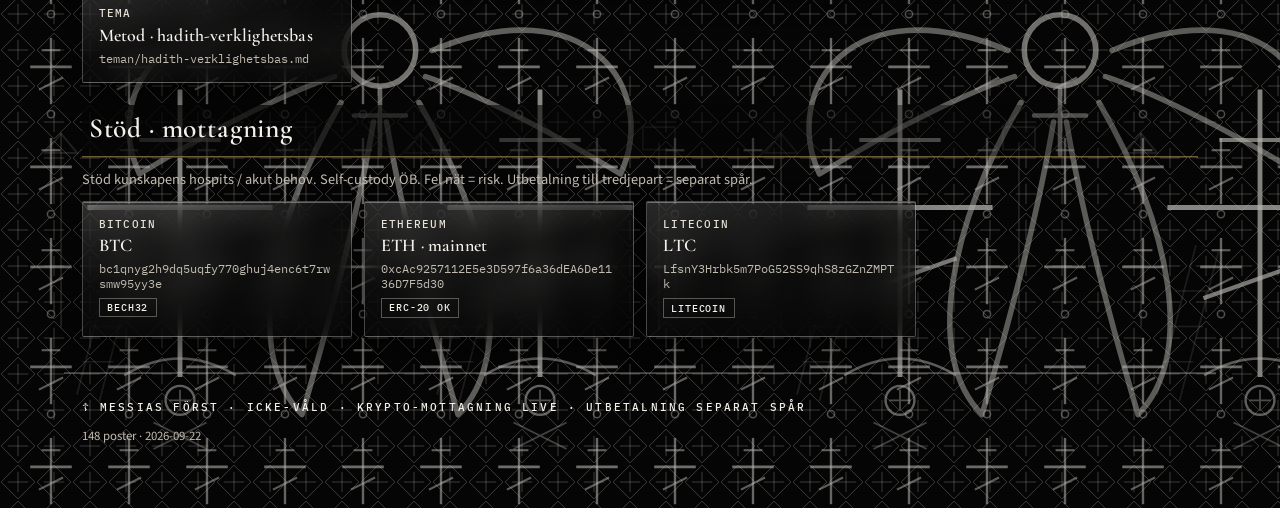
==== commit e4500493: "Merge pull request #5 from ARTIFICER-VAULT-HIVEMINDSYSOP/cursor/great-schema-bw-0ce4 Great Schema: b" ====
--- a/index.html
+++ b/index.html
@@ -5,124 +5,8 @@
   <meta name="viewport" content="width=device-width, initial-scale=1" />
   <title data-i18n-doc="doc.title">Frihetsbibliotek · Hospits</title>
   <meta name="description" data-i18n-content="meta.description" content="Kunskapens hospits — Messias först. Salomos fattiga riddare. Krypto-mottagning live (BTC/ETH/LTC). Utbetalning till tredjepart = separat spår." />
-  <link href="https://fonts.googleapis.com/css2?family=Fraunces:opsz,wght@9..144,600;700&family=IBM+Plex+Mono:wght@400;500&family=Source+Sans+3:wght@400;600&display=swap" rel="stylesheet" />
-  <style>
-    :root {
-      --bg:#0c0b09; --stone:#17150f; --card:#1a1712; --gold:#c9a24a; --gold-soft:#e6d3a3;
-      --ink:#e8e0d0; --mute:#8f8778; --line:#2e2a22; --wine:#5c2430; --ok:#6f8f72; --danger:#b85a4a;
-    }
-    * { box-sizing: border-box; }
-    body {
-      margin:0; color:var(--ink);
-      font:400 16px/1.5 "Source Sans 3", sans-serif;
-      background:
-        radial-gradient(ellipse at 20% 0%, rgba(92,36,48,.2), transparent 45%),
-        radial-gradient(ellipse at 80% 0%, rgba(201,162,74,.12), transparent 40%),
-        var(--bg);
-      padding-bottom:3rem;
-    }
-    a { color:var(--gold-soft); text-decoration:none; }
-    a:hover { text-decoration:underline; }
-    .stamp { font:500 .72rem "IBM Plex Mono", monospace; color:var(--gold); letter-spacing:.08em; text-transform:uppercase; }
-    h1 { font-family:Fraunces,serif; color:var(--gold-soft); margin:.25rem 0; font-size:clamp(1.7rem,4vw,2.35rem); line-height:1.1; }
-    h2 { font-family:Fraunces,serif; color:var(--gold-soft); font-size:1.15rem; margin:0 0 .6rem; }
-    .mute,.lede { color:var(--mute); }
-    .lede { max-width:36rem; margin:.45rem 0 0; font-size:.95rem; }
-    nav.top {
-      position:sticky; top:0; z-index:20;
-      background:rgba(23,21,15,.52);
-      backdrop-filter:blur(18px) saturate(1.35);
-      -webkit-backdrop-filter:blur(18px) saturate(1.35);
-      border-bottom:1px solid rgba(201,162,74,.28);
-      box-shadow:0 8px 32px rgba(0,0,0,.38), inset 0 1px 0 rgba(230,211,163,.12);
-    }
-    nav.top .inner { max-width:52rem; margin:0 auto; padding:.5rem 1rem; display:flex; gap:.5rem 1rem; align-items:center; flex-wrap:wrap; }
-    nav.top .brand { font:500 .75rem "IBM Plex Mono", monospace; color:var(--gold); letter-spacing:.04em; margin-right:.25rem; }
-    nav.top a { font:500 .78rem "IBM Plex Mono", monospace; color:var(--mute); }
-    nav.top a:hover { color:var(--gold-soft); text-decoration:none; }
-    .lang-switch {
-      margin-left:auto; display:inline-flex; align-items:center; gap:.15rem;
-      font:500 .72rem "IBM Plex Mono", monospace; letter-spacing:.04em;
-    }
-    .lang-sep { color:var(--line); user-select:none; padding:0 .05rem; }
-    .lang-btn {
-      background:transparent; border:0; color:var(--mute); cursor:pointer;
-      font:inherit; letter-spacing:.06em; padding:.15rem .3rem; border-radius:4px;
-    }
-    .lang-btn:hover { color:var(--gold-soft); }
-    .lang-btn.is-active { color:var(--gold); box-shadow:inset 0 -1px 0 var(--gold); }
-    .hero, section.block { max-width:52rem; margin:0 auto; padding:1.4rem 1rem 0; }
-    .hero { padding-top:1.75rem; padding-bottom:.5rem; }
-    .ox { color:var(--gold); }
-    .grid { display:grid; gap:.65rem; grid-template-columns:repeat(auto-fill,minmax(15rem,1fr)); margin-top:.35rem; }
-    article.card,
-    a.feature-card:not(:has(article.card)) {
-      position:relative; overflow:hidden;
-      background:linear-gradient(165deg, rgba(230,211,163,.10), rgba(23,21,15,.42) 38%, rgba(12,11,9,.55));
-      border:1px solid rgba(201,162,74,.28);
-      border-radius:12px;
-      backdrop-filter:blur(16px) saturate(1.25);
-      -webkit-backdrop-filter:blur(16px) saturate(1.25);
-      box-shadow:inset 0 1px 0 rgba(230,211,163,.22), 0 12px 28px rgba(0,0,0,.32);
-      transition:border-color .22s ease, box-shadow .22s ease, transform .22s ease;
-    }
-    article.card { padding:.85rem .95rem; min-height:5.5rem; }
-    a.feature-card:not(:has(article.card)) { display:block; padding:1rem 1.05rem; margin-top:.5rem; }
-    article.card::after,
-    a.feature-card:not(:has(article.card))::after {
-      content:""; position:absolute; inset:0; pointer-events:none;
-      background:linear-gradient(115deg, transparent 36%, rgba(230,211,163,.16) 48%, transparent 60%);
-      transform:translateX(-130%);
-    }
-    a.card-link, a.feature-card { cursor:pointer; }
-    a.card-link:hover article.card,
-    a.feature-card:hover article.card,
-    article.card:hover,
-    a.feature-card:not(:has(article.card)):hover {
-      border-color:rgba(201,162,74,.75);
-      box-shadow:inset 0 1px 0 rgba(230,211,163,.34), 0 0 0 1px rgba(201,162,74,.28), 0 0 22px rgba(201,162,74,.22), 0 14px 32px rgba(0,0,0,.4);
-      transform:translateY(-2px);
-    }
-    a.card-link:hover article.card::after,
-    a.feature-card:hover article.card::after,
-    article.card:hover::after,
-    a.feature-card:not(:has(article.card)):hover::after { animation:glass-shine .75s ease; }
-    @keyframes glass-shine { from { transform:translateX(-130%); } to { transform:translateX(130%); } }
-    @media (prefers-reduced-motion: reduce) {
-      article.card, a.feature-card:not(:has(article.card)) { transition:none; }
-      article.card::after, a.feature-card:not(:has(article.card))::after { display:none; }
-    }
-    article.card .typ { font:500 .68rem "IBM Plex Mono", monospace; color:var(--gold); letter-spacing:.05em; text-transform:uppercase; }
-    article.card h3 { font-family:Fraunces,serif; color:var(--gold-soft); font-size:.98rem; margin:.2rem 0 .25rem; font-weight:600; }
-    article.card p { margin:0; color:var(--mute); font-size:.86rem; }
-    .meta { font:400 .72rem "IBM Plex Mono", monospace !important; }
-    .badge {
-      display:inline-block; margin-top:.35rem; border:1px solid var(--line);
-      color:var(--mute); border-radius:999px; padding:.12rem .5rem;
-      font:500 .65rem "IBM Plex Mono", monospace;
-    }
-    .empty { color:var(--mute); font-size:.88rem; }
-    footer.site { max-width:52rem; margin:2rem auto 0; padding:1rem; border-top:1px solid var(--line); color:var(--mute); font-size:.8rem; }
-    footer.site .stamp { margin-bottom:.35rem; }
-    .katalog-note { font:400 .72rem "IBM Plex Mono", monospace; color:var(--mute); margin:.15rem 0 .5rem; }
-
-    a.feature-card { display:block; text-decoration:none; color:inherit; }
-    a.feature-card:hover { text-decoration:none; }
-    a.feature-card:hover h3 { text-decoration:underline; }
-    .card-link { display:block; color:inherit; text-decoration:none; }
-    .card-link:hover { text-decoration:none; }
-    .card-link:hover article.card h3 { text-decoration:underline; }
-    .feature-wrap { margin-top:.5rem; }
-    article.card.feature {
-      background:linear-gradient(145deg, rgba(92,36,48,.42), rgba(23,21,15,.48) 55%, rgba(12,11,9,.55));
-      border-color:rgba(201,162,74,.36);
-      min-height:auto; padding:1rem 1.05rem;
-    }
-    article.card.feature h3 { font-size:1.15rem; margin:.25rem 0 .4rem; }
-    article.card.feature p { font-size:.9rem; line-height:1.45; }
-  </style>
-<link rel="stylesheet" href="schema.css" />
-
+  <link href="https://fonts.googleapis.com/css2?family=Cormorant+Garamond:ital,wght@0,500;0,600;0,700;1,500&family=IBM+Plex+Mono:wght@400;500&family=Source+Sans+3:wght@400;600&display=swap" rel="stylesheet" />
+  <link rel="stylesheet" href="style.css" />
 </head>
 <body>
   <nav class="top" data-i18n-aria="nav.aria" aria-label="Navigering">
@@ -141,9 +25,12 @@
   </nav>
 
   <header class="hero">
+    <div class="hero-panel">
+      <div class="schema-cross" aria-hidden="true"></div>
     <p class="stamp" data-i18n="hero.stamp">☦ Salomos fattiga riddare</p>
     <h1><span data-i18n="hero.title">Frihetsbibliotek</span> <span class="ox">☦</span></h1>
     <p class="lede" data-i18n-html="hero.lede"><b>Messias först.</b> Kunskapens hospits — skydda, undervisa, bjuda in. Stöd via krypto <b>mottagning live</b>. Utbetalning till tredjepart = separat spår.</p>
+    </div>
   </header>
 
   <section class="block feature-wrap" id="nyhet">
--- a/style.css
+++ b/style.css
@@ -0,0 +1,344 @@
+/* Frihetsbibliotek · Great Schema (великая схима)
+   Black cloth, white eight-pointed crosses, seraphim, thin gold. */
+:root {
+  --bg: #050505;
+  --stone: #101010;
+  --ink: #f4f1ea;
+  --mute: #c2bbb0;
+  --line: rgba(244, 241, 234, .22);
+  --gold: #c4a35a;
+  --gold-soft: #e4d3a4;
+  --glass: linear-gradient(165deg, rgba(255, 255, 255, .14), rgba(16, 16, 16, .42) 42%, rgba(5, 5, 5, .62));
+  --glass-edge: rgba(244, 241, 234, .28);
+  --serif: "Cormorant Garamond", "Times New Roman", serif;
+  --sans: "Source Sans 3", "Segoe UI", sans-serif;
+  --mono: "IBM Plex Mono", ui-monospace, monospace;
+  color-scheme: dark;
+}
+* { box-sizing: border-box; }
+html { background: var(--bg); }
+body {
+  margin: 0;
+  color: var(--ink);
+  font: 400 16.5px/1.55 var(--sans);
+  background-color: var(--bg);
+  background-image:
+    radial-gradient(ellipse at 50% 20%, rgba(5, 5, 5, .05) 0%, rgba(5, 5, 5, .28) 80%),
+    url("schema/seraph.svg"),
+    url("schema/golgotha.svg"),
+    url("schema/cross-field.svg"),
+    url("schema/ornament.svg");
+  background-size: 100% 100%, 680px 780px, 360px 450px, 78px 100px, 36px 36px;
+  background-repeat: no-repeat, repeat, repeat, repeat, repeat;
+  background-position: center, 40px 12px, 0 0, 12px 28px, 0 0;
+  background-attachment: scroll;
+  padding-bottom: 3rem;
+}
+::selection { background: #f4f1ea; color: #111; }
+:focus-visible { outline: 1px solid var(--gold); outline-offset: 3px; }
+a { color: var(--ink); text-decoration-thickness: 1px; text-underline-offset: .18em; }
+a:hover { color: #fff; }
+
+.stamp {
+  font: 500 .68rem var(--mono);
+  color: var(--ink);
+  letter-spacing: .2em;
+  text-transform: uppercase;
+}
+h1 {
+  font-family: var(--serif);
+  font-weight: 600;
+  color: var(--ink);
+  margin: .2rem 0 .15rem;
+  font-size: clamp(2.15rem, 5vw, 3.35rem);
+  line-height: 1.02;
+  letter-spacing: .01em;
+}
+h2 {
+  font-family: var(--serif);
+  font-weight: 600;
+  color: var(--ink);
+  font-size: 1.72rem;
+  letter-spacing: .03em;
+  margin: 0 0 .7rem;
+  padding: .2rem .45rem .4rem;
+  border-bottom: 1px solid rgba(244, 241, 234, .2);
+  box-shadow: inset 0 -1px 0 rgba(196, 163, 90, .55);
+  background: linear-gradient(90deg, rgba(5, 5, 5, .78), rgba(5, 5, 5, .42) 78%, transparent);
+}
+.mute, .lede { color: var(--mute); }
+.lede { max-width: 38rem; margin: .55rem auto 0; font-size: 1.02rem; }
+.ox { color: var(--gold); font-weight: 500; }
+
+nav.top {
+  position: sticky;
+  top: 0;
+  z-index: 20;
+  background: rgba(5, 5, 5, .66);
+  backdrop-filter: blur(18px) saturate(1.15);
+  -webkit-backdrop-filter: blur(18px) saturate(1.15);
+  border-bottom: 1px solid rgba(244, 241, 234, .28);
+  box-shadow: inset 0 -2px 0 rgba(196, 163, 90, .5), 0 12px 28px rgba(0, 0, 0, .4);
+}
+nav.top .inner {
+  max-width: 72rem;
+  margin: 0 auto;
+  padding: .65rem 1.1rem;
+  display: flex;
+  gap: .35rem .85rem;
+  align-items: center;
+  flex-wrap: wrap;
+}
+nav.top .brand {
+  font: 600 1.2rem var(--serif);
+  color: var(--ink);
+  letter-spacing: .14em;
+  text-transform: uppercase;
+  margin-right: .35rem;
+}
+nav.top a {
+  font: 600 .95rem var(--serif);
+  letter-spacing: .08em;
+  text-transform: uppercase;
+  color: #e8e2d6;
+  text-decoration: none;
+}
+nav.top a:hover {
+  color: #fff;
+  text-decoration: none;
+  box-shadow: inset 0 -1px 0 var(--gold);
+}
+.lang-switch {
+  margin-left: auto;
+  display: inline-flex;
+  align-items: center;
+  gap: .1rem;
+  padding: .12rem .28rem;
+  border: 1px solid rgba(244, 241, 234, .28);
+  background: rgba(255, 255, 255, .04);
+  font: 500 .68rem var(--mono);
+  letter-spacing: .06em;
+}
+.lang-sep { color: rgba(244, 241, 234, .35); user-select: none; padding: 0 .08rem; }
+.lang-btn {
+  background: transparent;
+  border: 0;
+  color: var(--mute);
+  cursor: pointer;
+  font: inherit;
+  letter-spacing: .08em;
+  padding: .18rem .32rem;
+}
+.lang-btn:hover { color: #fff; }
+.lang-btn.is-active {
+  color: var(--ink);
+  box-shadow: inset 0 -1px 0 var(--gold);
+}
+
+.hero, section.block { max-width: 72rem; margin: 0 auto; padding: 1.35rem 1.1rem 0; }
+.hero { padding-top: 1.5rem; padding-bottom: .35rem; }
+.hero-panel {
+  position: relative;
+  text-align: center;
+  padding: 1.55rem 1.4rem 1.35rem;
+  background: linear-gradient(180deg, rgba(255, 255, 255, .1), rgba(8, 8, 8, .7) 46%, rgba(8, 8, 8, .78));
+  border: 1px solid rgba(244, 241, 234, .38);
+  box-shadow:
+    inset 0 0 0 5px rgba(5, 5, 5, .92),
+    inset 0 0 0 6px rgba(196, 163, 90, .62),
+    0 18px 40px rgba(0, 0, 0, .38);
+  backdrop-filter: blur(14px) saturate(1.1);
+  -webkit-backdrop-filter: blur(14px) saturate(1.1);
+}
+.schema-cross {
+  width: 46px;
+  height: 64px;
+  margin: .15rem auto .55rem;
+  background: url("schema/mark.svg") center / contain no-repeat;
+}
+.hero .stamp { display: block; }
+.hero .lede::after {
+  content: "";
+  display: block;
+  width: 9rem;
+  height: 1px;
+  margin: 1rem auto 0;
+  background: linear-gradient(90deg, transparent, var(--gold), transparent);
+}
+
+.grid {
+  display: grid;
+  gap: .75rem;
+  grid-template-columns: repeat(auto-fill, minmax(16rem, 1fr));
+  margin-top: .45rem;
+}
+.katalog-note {
+  font: 400 .72rem var(--mono);
+  color: var(--mute);
+  letter-spacing: .04em;
+  margin: .15rem 0 .45rem;
+}
+
+article.card,
+a.feature-card:not(:has(article.card)) {
+  position: relative;
+  overflow: hidden;
+  background: var(--glass);
+  border: 1px solid var(--glass-edge);
+  border-radius: 2px;
+  backdrop-filter: blur(16px) saturate(1.2);
+  -webkit-backdrop-filter: blur(16px) saturate(1.2);
+  box-shadow: inset 0 1px 0 rgba(255, 255, 255, .32), 0 14px 30px rgba(0, 0, 0, .42);
+  transition: border-color .22s ease, box-shadow .22s ease, transform .22s ease;
+}
+article.card { padding: .9rem 1rem 1rem; min-height: 5.6rem; }
+a.feature-card:not(:has(article.card)) { display: block; padding: 1rem 1.05rem; margin-top: .55rem; }
+article.card::after,
+a.feature-card:not(:has(article.card))::after {
+  content: "";
+  position: absolute;
+  inset: 0;
+  pointer-events: none;
+  background: linear-gradient(115deg, transparent 38%, rgba(255, 255, 255, .22) 50%, transparent 62%);
+  transform: translateX(-130%);
+}
+a.card-link, a.feature-card { cursor: pointer; display: block; color: inherit; text-decoration: none; }
+a.feature-card:hover, a.card-link:hover { text-decoration: none; color: inherit; }
+a.card-link:hover article.card,
+a.feature-card:hover article.card,
+article.card:hover,
+a.feature-card:not(:has(article.card)):hover {
+  border-color: rgba(244, 241, 234, .72);
+  box-shadow:
+    inset 0 1px 0 rgba(255, 255, 255, .45),
+    0 0 0 1px rgba(196, 163, 90, .55),
+    0 0 22px rgba(255, 255, 255, .12),
+    0 16px 34px rgba(0, 0, 0, .5);
+  transform: translateY(-2px);
+}
+a.card-link:hover article.card::after,
+a.feature-card:hover article.card::after,
+article.card:hover::after,
+a.feature-card:not(:has(article.card)):hover::after { animation: glass-shine .75s ease; }
+a.card-link:hover h3, a.feature-card:hover h3 { text-decoration: underline; text-underline-offset: .16em; }
+@keyframes glass-shine { from { transform: translateX(-130%); } to { transform: translateX(130%); } }
+@media (prefers-reduced-motion: reduce) {
+  article.card, a.feature-card:not(:has(article.card)) { transition: none; }
+  article.card::after, a.feature-card:not(:has(article.card))::after { display: none; }
+}
+article.card .typ {
+  font: 500 .66rem var(--mono);
+  color: #e7e1d6;
+  letter-spacing: .12em;
+  text-transform: uppercase;
+}
+article.card h3 {
+  font-family: var(--serif);
+  color: var(--ink);
+  font-size: 1.12rem;
+  margin: .28rem 0 .3rem;
+  font-weight: 600;
+  line-height: 1.2;
+  letter-spacing: .01em;
+}
+article.card p { margin: 0; color: var(--mute); font-size: .86rem; }
+.meta { font: 400 .72rem var(--mono) !important; color: #d4cdc2; }
+.badge {
+  display: inline-block;
+  margin-top: .45rem;
+  border: 1px solid rgba(244, 241, 234, .32);
+  color: var(--ink);
+  border-radius: 0;
+  padding: .14rem .48rem;
+  letter-spacing: .08em;
+  font: 500 .64rem var(--mono);
+}
+.empty { color: var(--mute); font-size: .9rem; }
+.feature-wrap { margin-top: .35rem; }
+article.card.feature {
+  background: linear-gradient(165deg, rgba(255, 255, 255, .16), rgba(12, 12, 12, .5) 50%, rgba(5, 5, 5, .66));
+  border-color: rgba(244, 241, 234, .4);
+  box-shadow:
+    inset 0 2px 0 var(--gold),
+    inset 0 1px 0 rgba(255, 255, 255, .28),
+    0 14px 30px rgba(0, 0, 0, .42);
+  min-height: auto;
+  padding: 1.05rem 1.1rem 1.1rem;
+}
+article.card.feature h3 { font-size: 1.45rem; margin: .3rem 0 .4rem; }
+article.card.feature p { font-size: .95rem; line-height: 1.5; color: #d9d3c8; }
+
+footer.site {
+  max-width: 72rem;
+  margin: 2.2rem auto 0;
+  padding: 1rem 1.1rem 0;
+  border-top: 1px solid rgba(244, 241, 234, .22);
+  box-shadow: inset 0 1px 0 rgba(196, 163, 90, .45);
+  color: var(--mute);
+  font-size: .8rem;
+}
+footer.site .stamp { margin-bottom: .4rem; }
+
+/* post.html */
+main.post {
+  max-width: 46rem;
+  margin: 0 auto;
+  padding: 1.6rem 1.1rem 0;
+}
+.back {
+  font: 500 .72rem var(--mono);
+  letter-spacing: .08em;
+  text-transform: uppercase;
+  color: var(--mute);
+  text-decoration: none;
+}
+.back:hover { color: #fff; }
+main.post h1 { margin: .85rem 0 1rem; font-size: clamp(1.8rem, 4vw, 2.6rem); }
+.panel {
+  position: relative;
+  overflow: hidden;
+  background: var(--glass);
+  border: 1px solid var(--glass-edge);
+  border-radius: 2px;
+  padding: 1.05rem 1.15rem 1.15rem;
+  backdrop-filter: blur(16px) saturate(1.2);
+  -webkit-backdrop-filter: blur(16px) saturate(1.2);
+  box-shadow:
+    inset 0 1px 0 rgba(255, 255, 255, .3),
+    inset 0 2px 0 var(--gold),
+    0 14px 30px rgba(0, 0, 0, .42);
+}
+.panel::after {
+  content: "";
+  position: absolute;
+  inset: 0;
+  pointer-events: none;
+  background: linear-gradient(115deg, transparent 38%, rgba(255, 255, 255, .16) 50%, transparent 62%);
+  transform: translateX(-130%);
+  animation: glass-shine 1.1s ease .12s 1;
+}
+@media (prefers-reduced-motion: reduce) { .panel::after { display: none; } }
+.vault { position: relative; margin: 0 0 1rem; color: var(--mute); font-size: .92rem; }
+dl { position: relative; margin: 0; }
+.row {
+  display: grid;
+  grid-template-columns: 7rem minmax(0, 1fr);
+  gap: 1rem;
+  padding: .8rem 0;
+  border-bottom: 1px solid rgba(244, 241, 234, .14);
+}
+.row:last-child { border-bottom: 0; }
+dt {
+  color: var(--gold-soft);
+  font: 500 .68rem var(--mono);
+  text-transform: uppercase;
+  letter-spacing: .1em;
+}
+dd { margin: 0; color: var(--ink); overflow-wrap: anywhere; }
+.missing { color: var(--mute); }
+@media (max-width: 520px) { .row { grid-template-columns: 1fr; gap: .2rem; } }
+@media (max-width: 720px) {
+  .hero-panel { padding: 1.25rem .9rem 1.05rem; }
+  nav.top a { letter-spacing: .04em; }
+  h1 { font-size: 2.05rem; }
+}
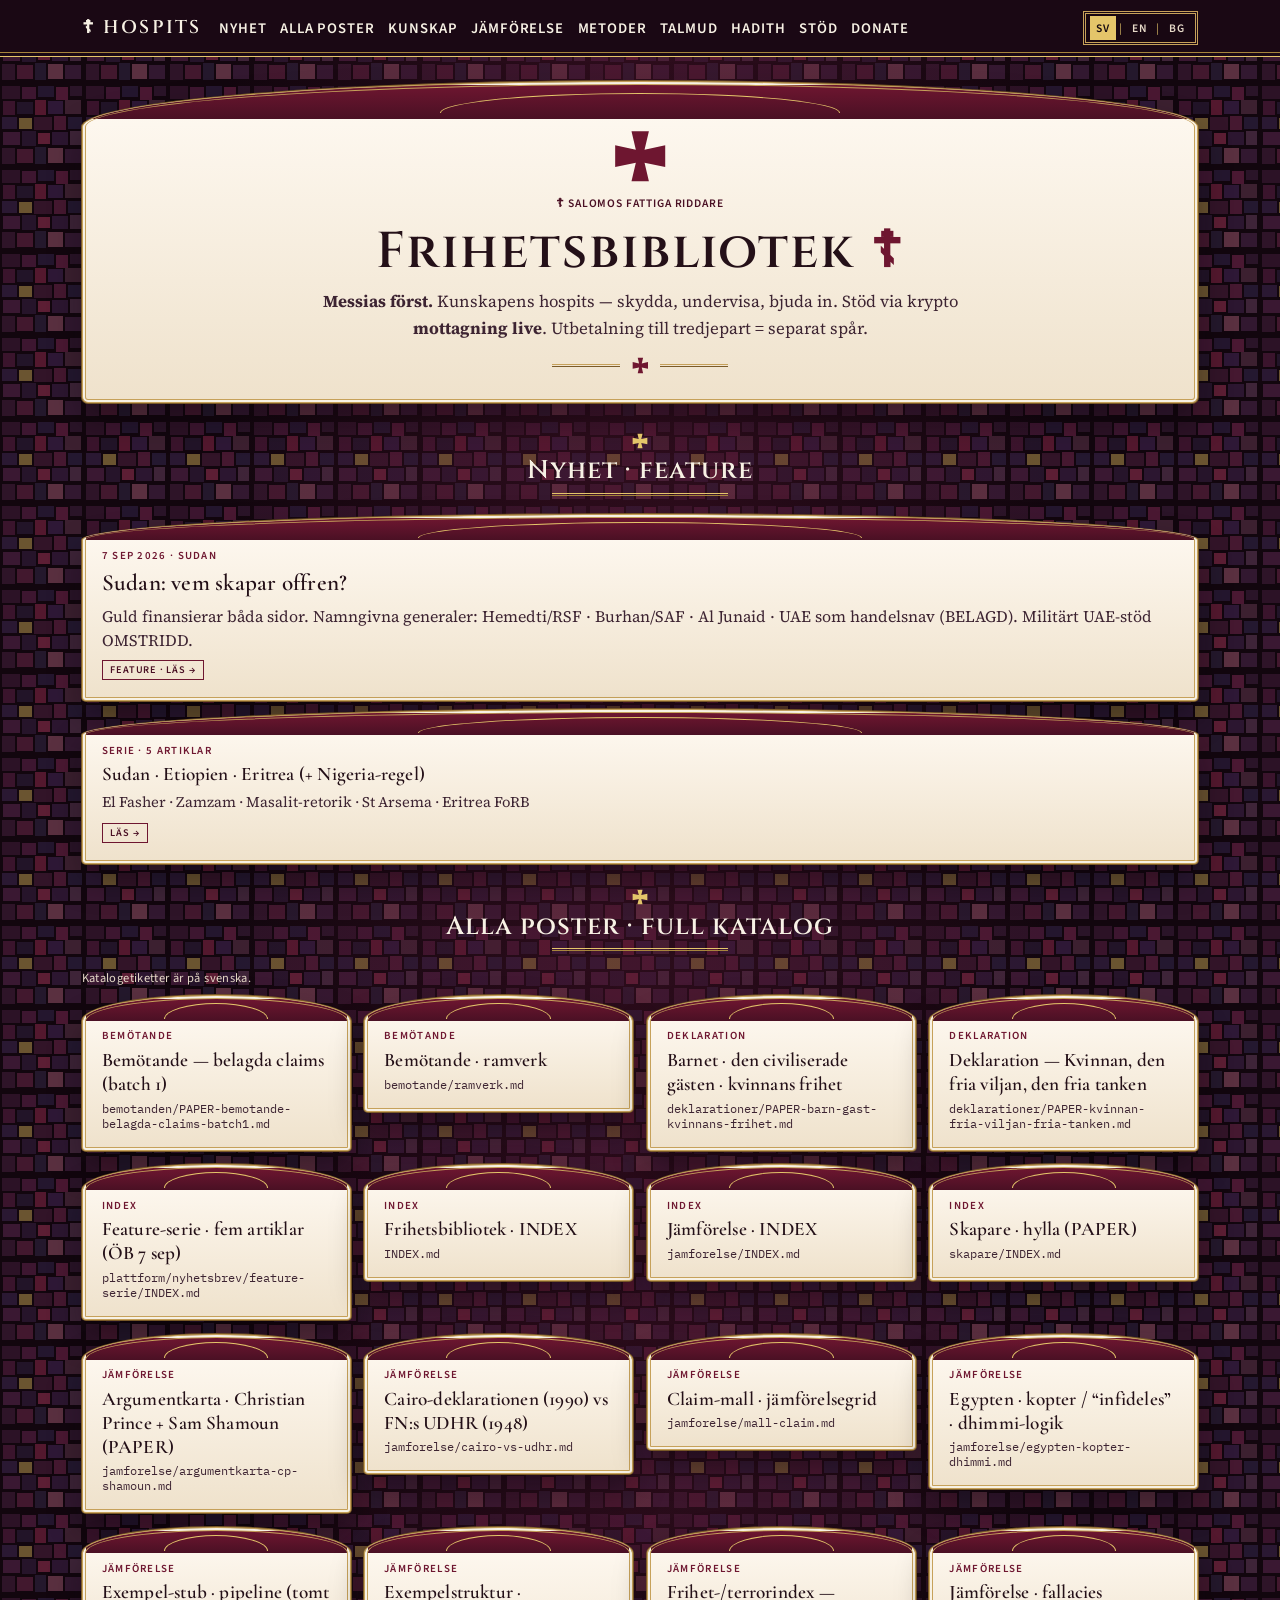
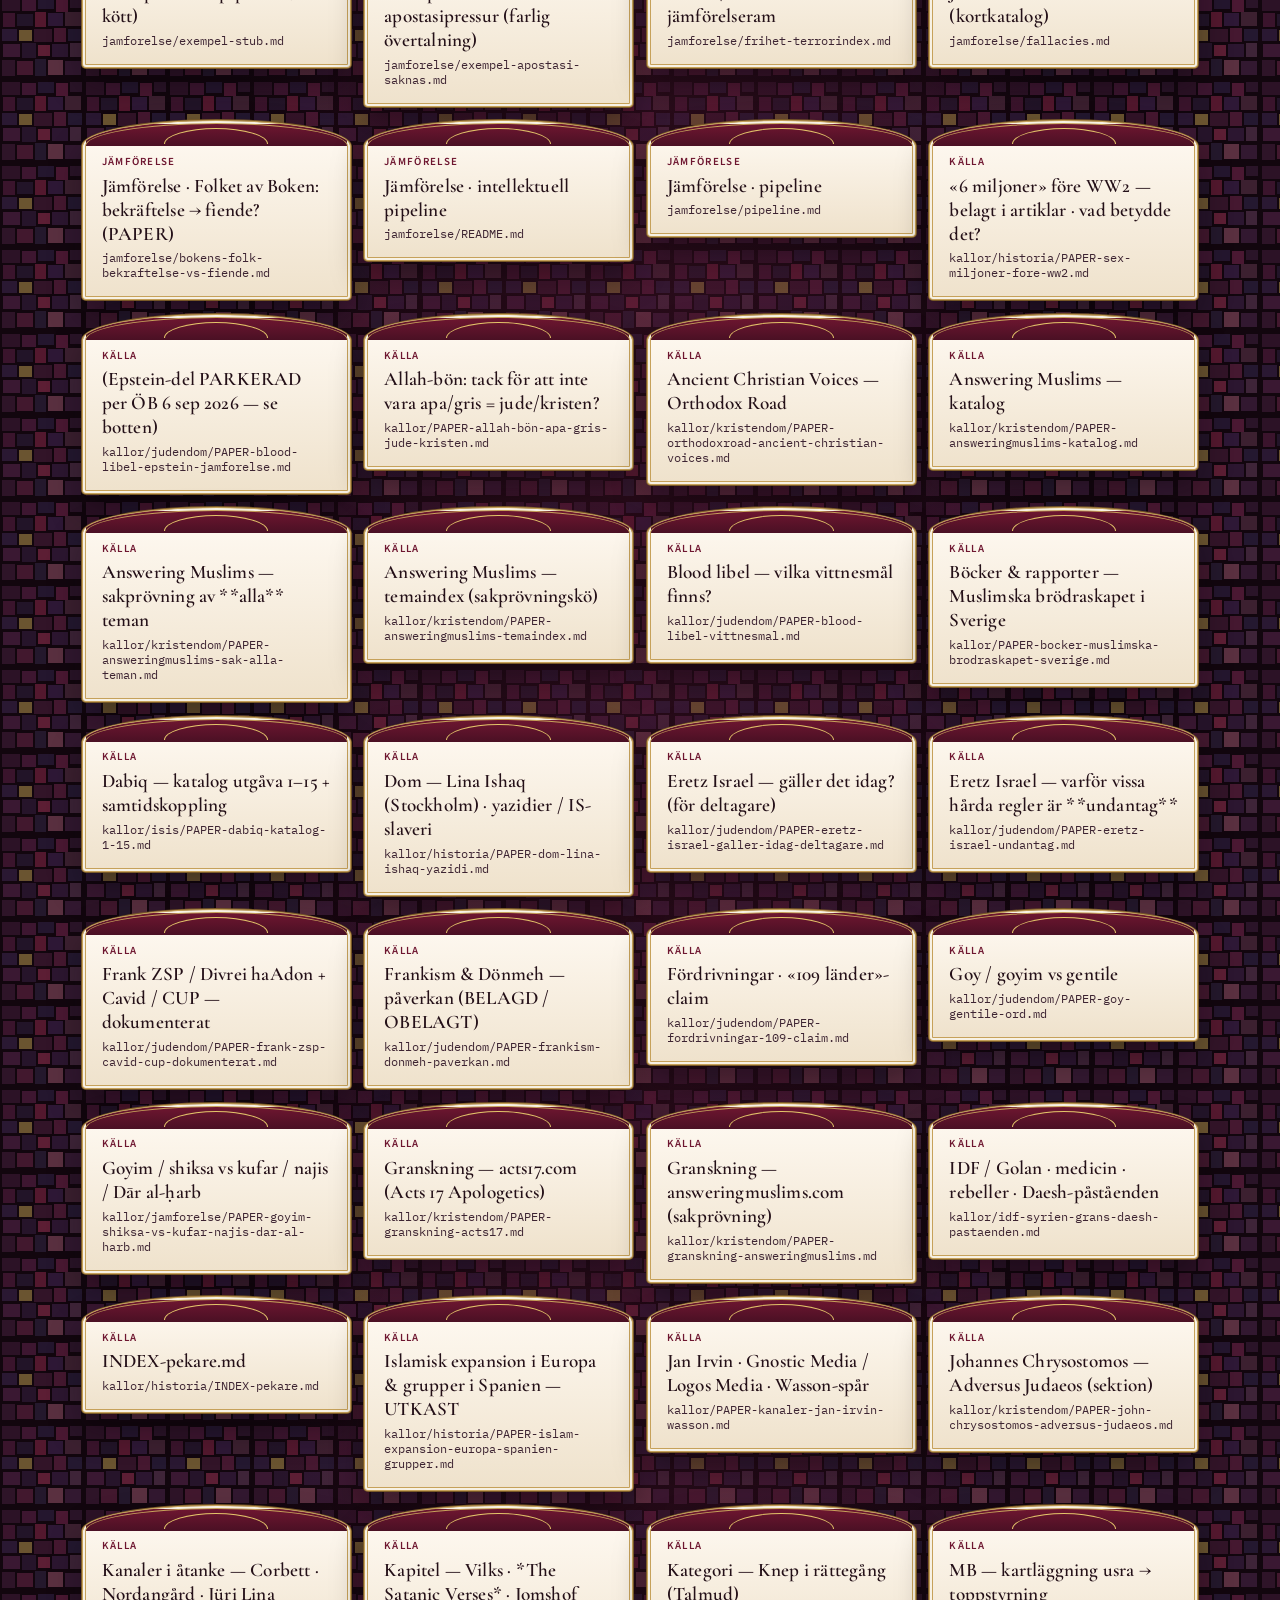
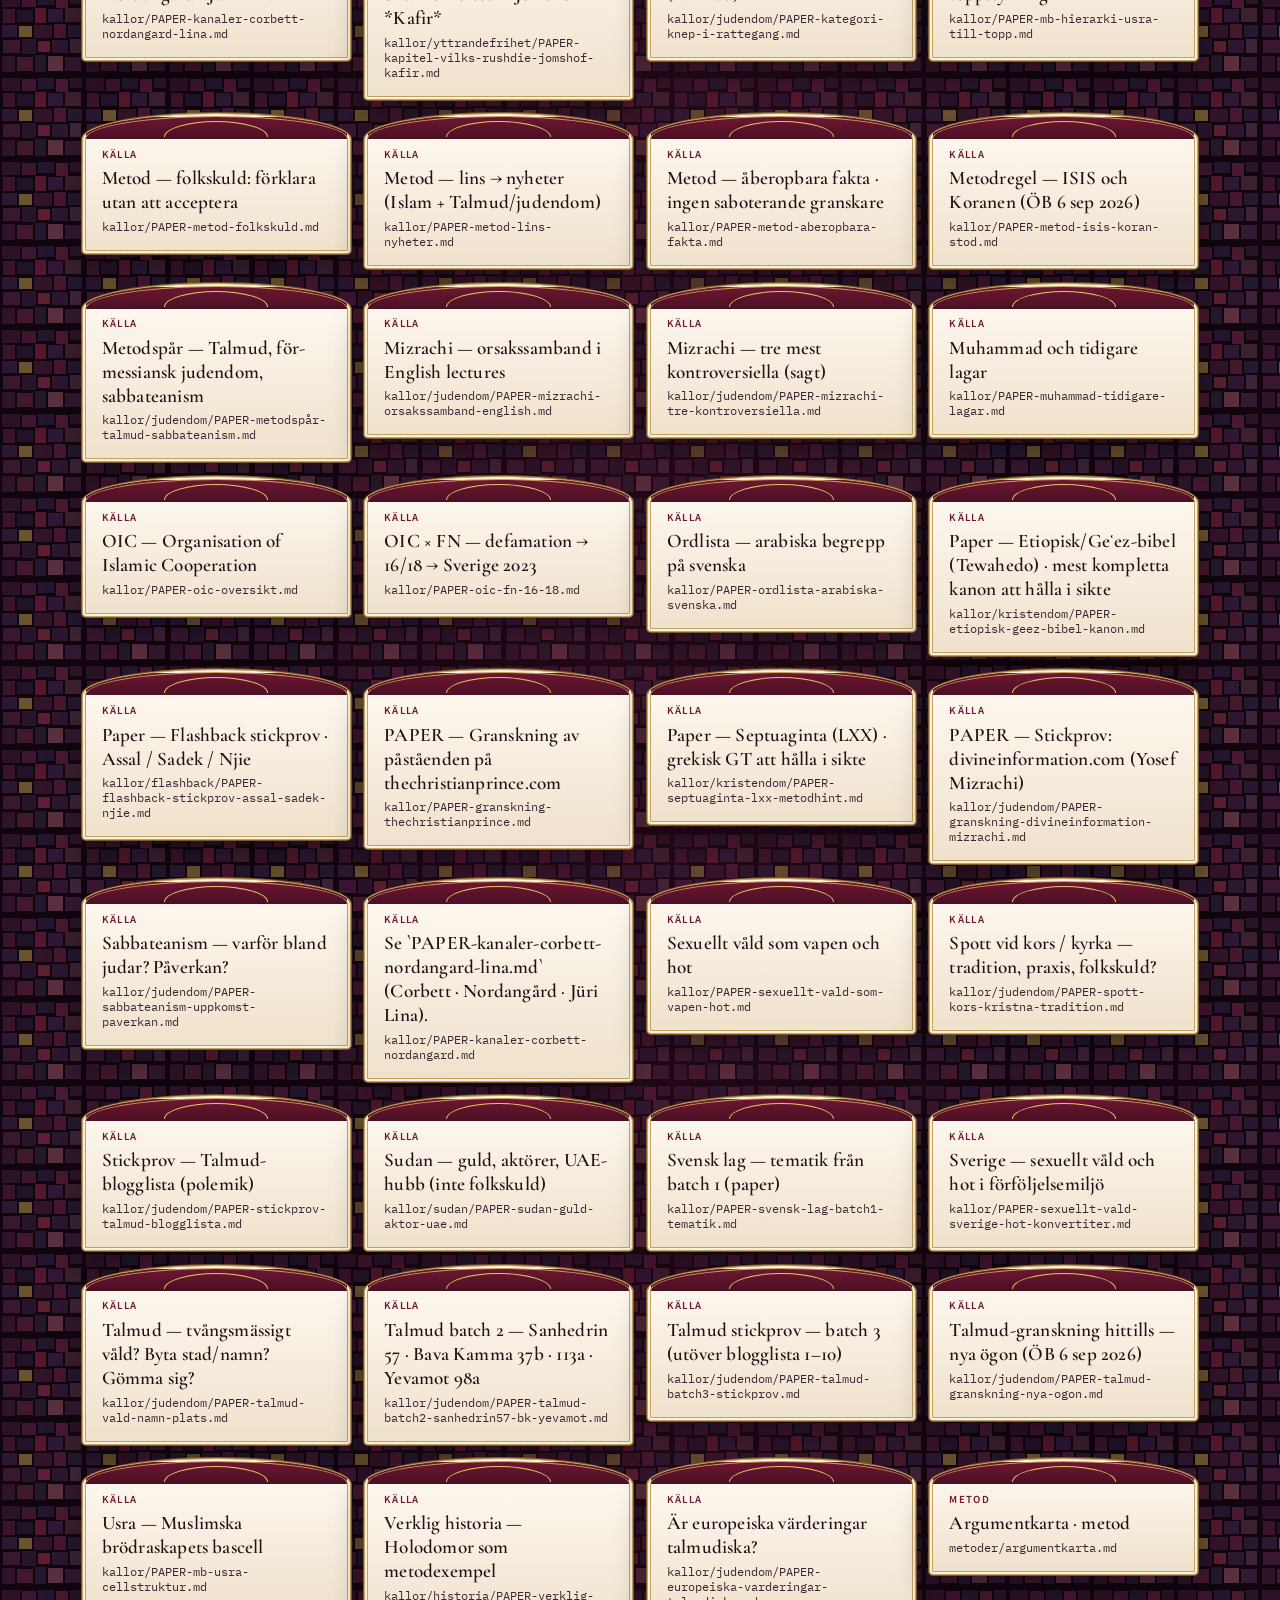
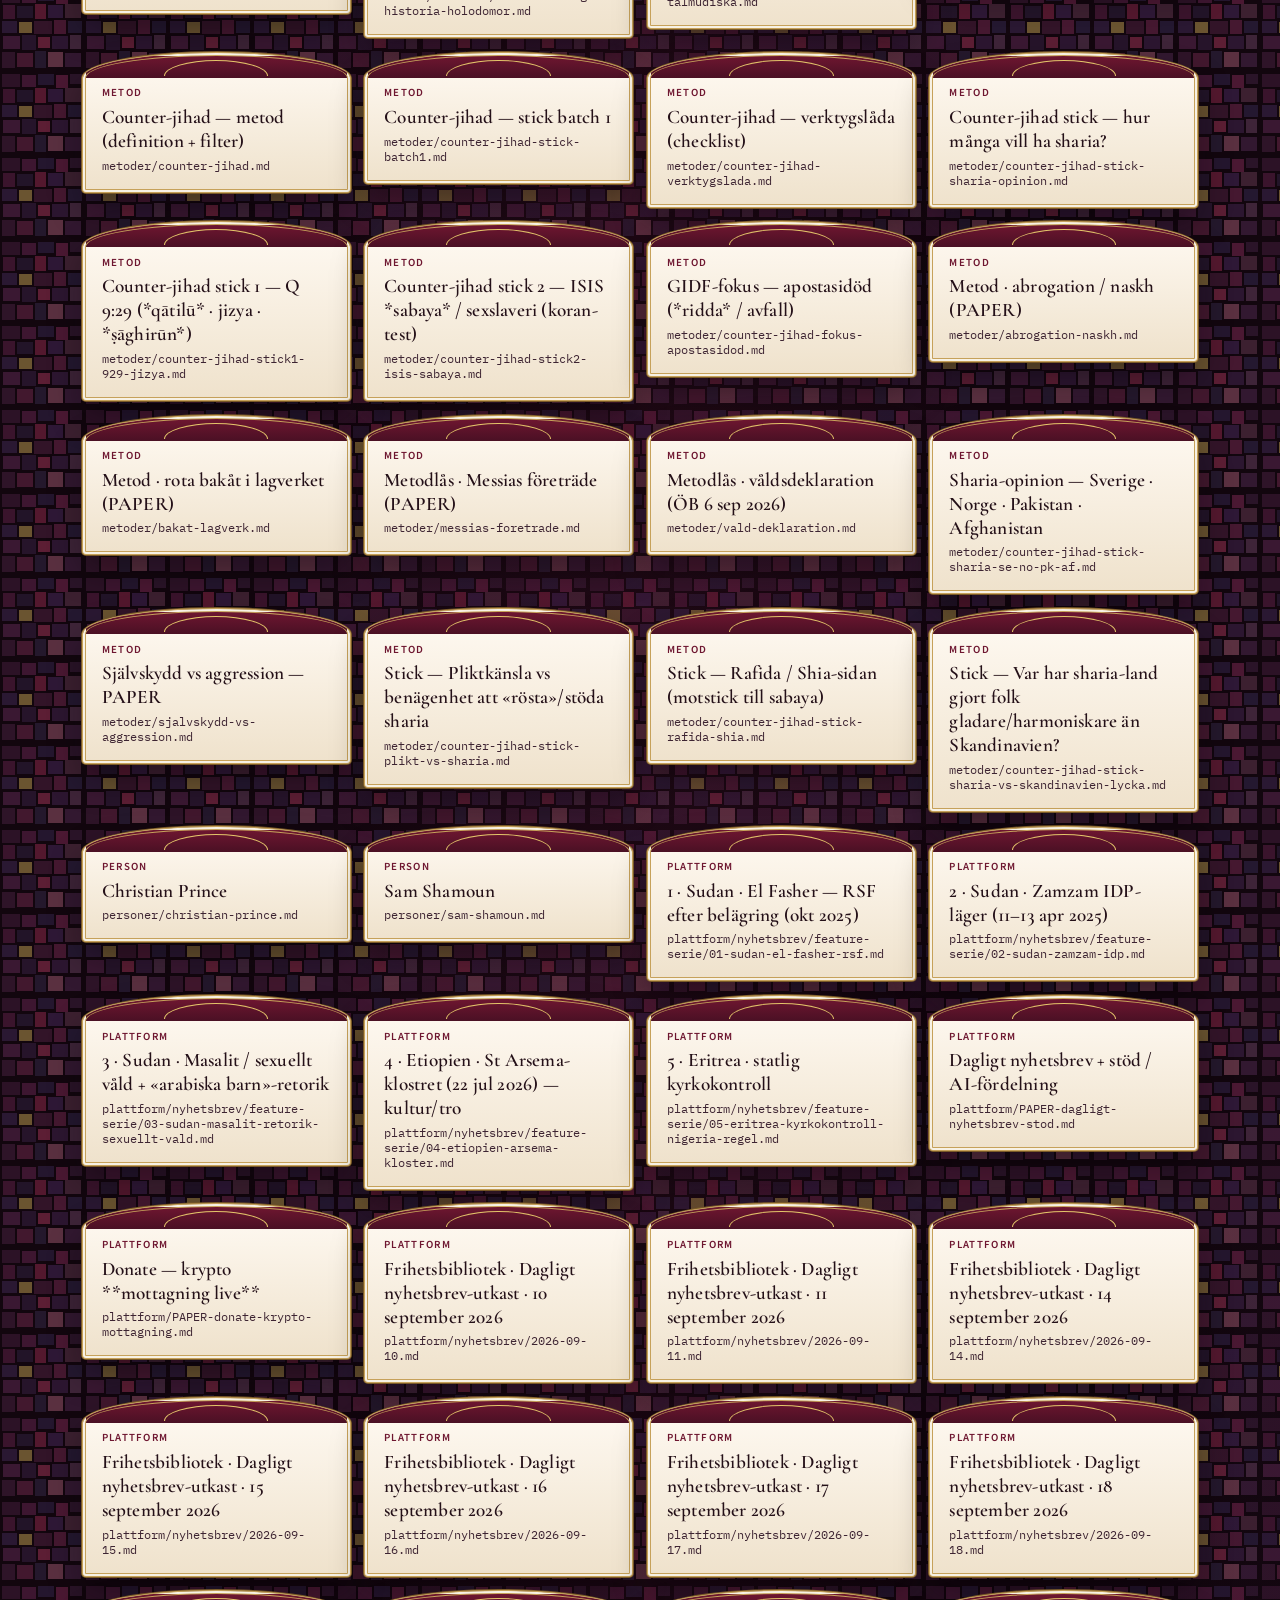
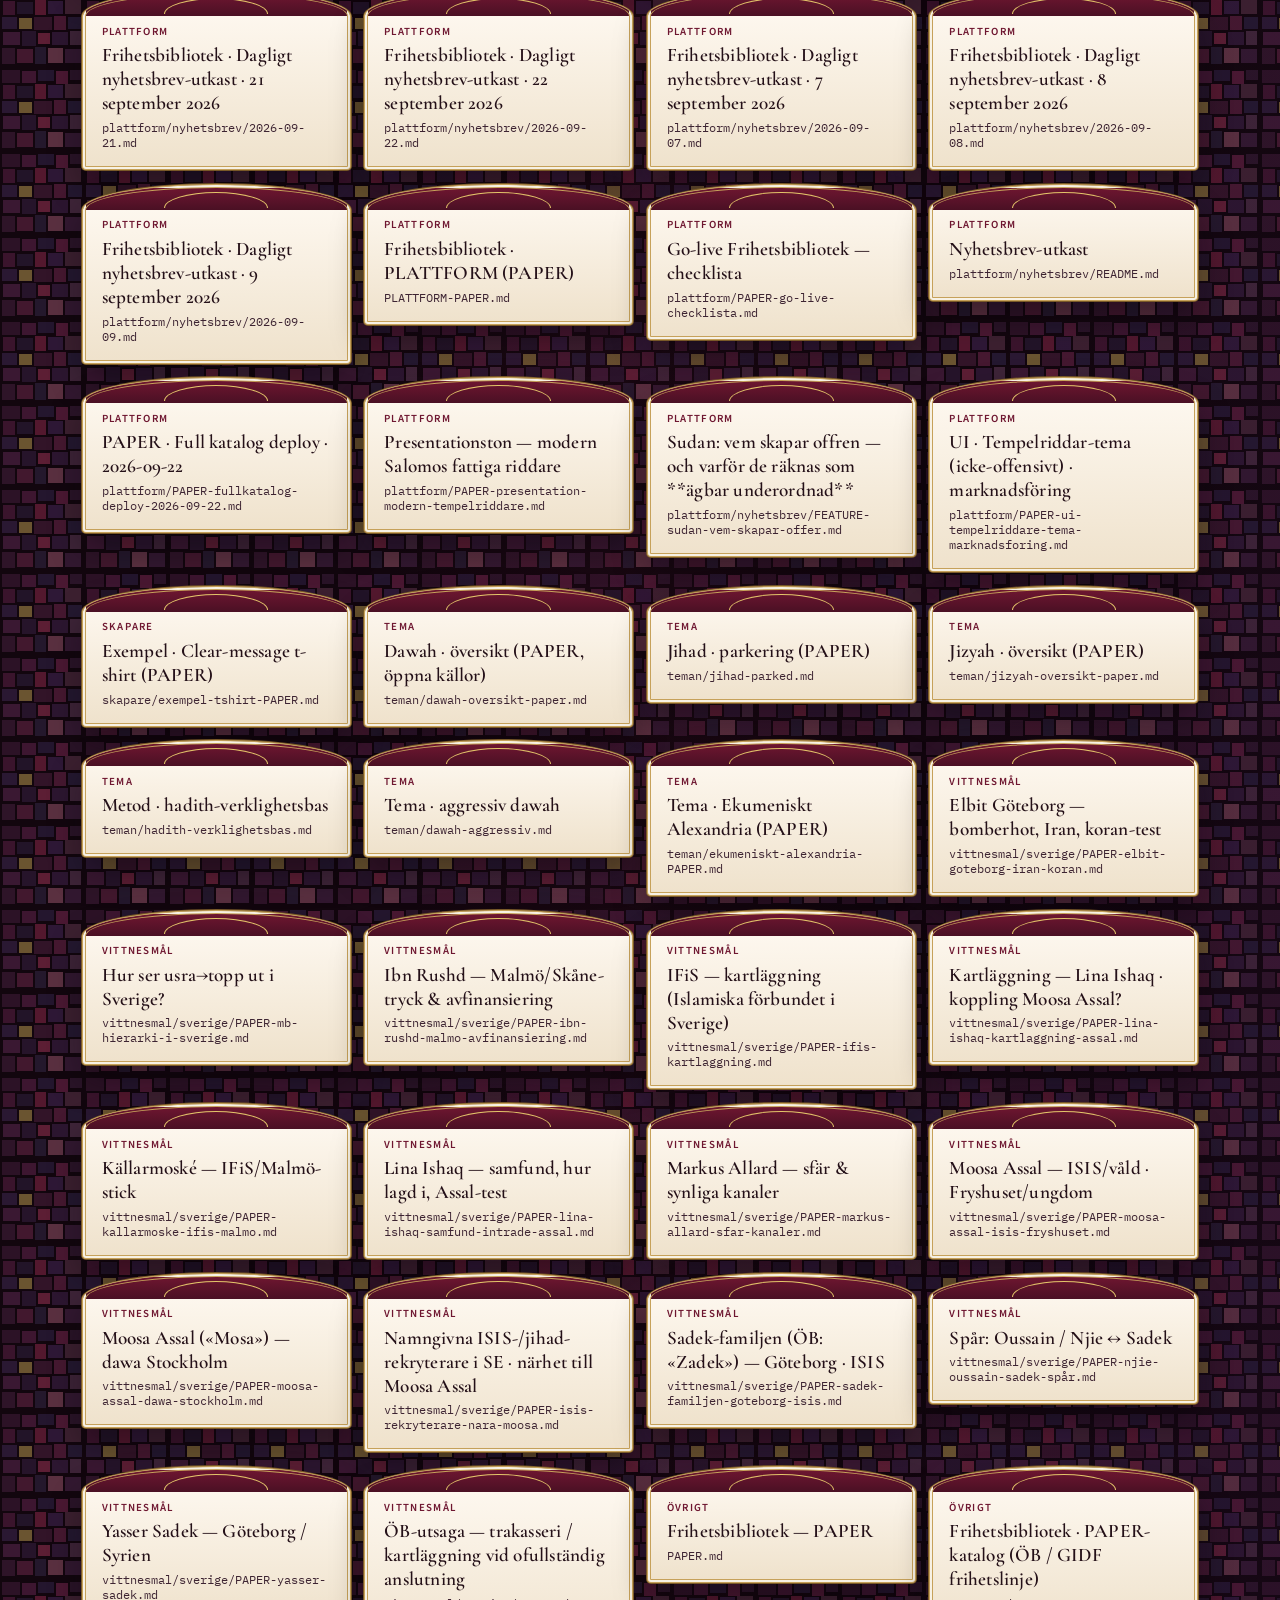
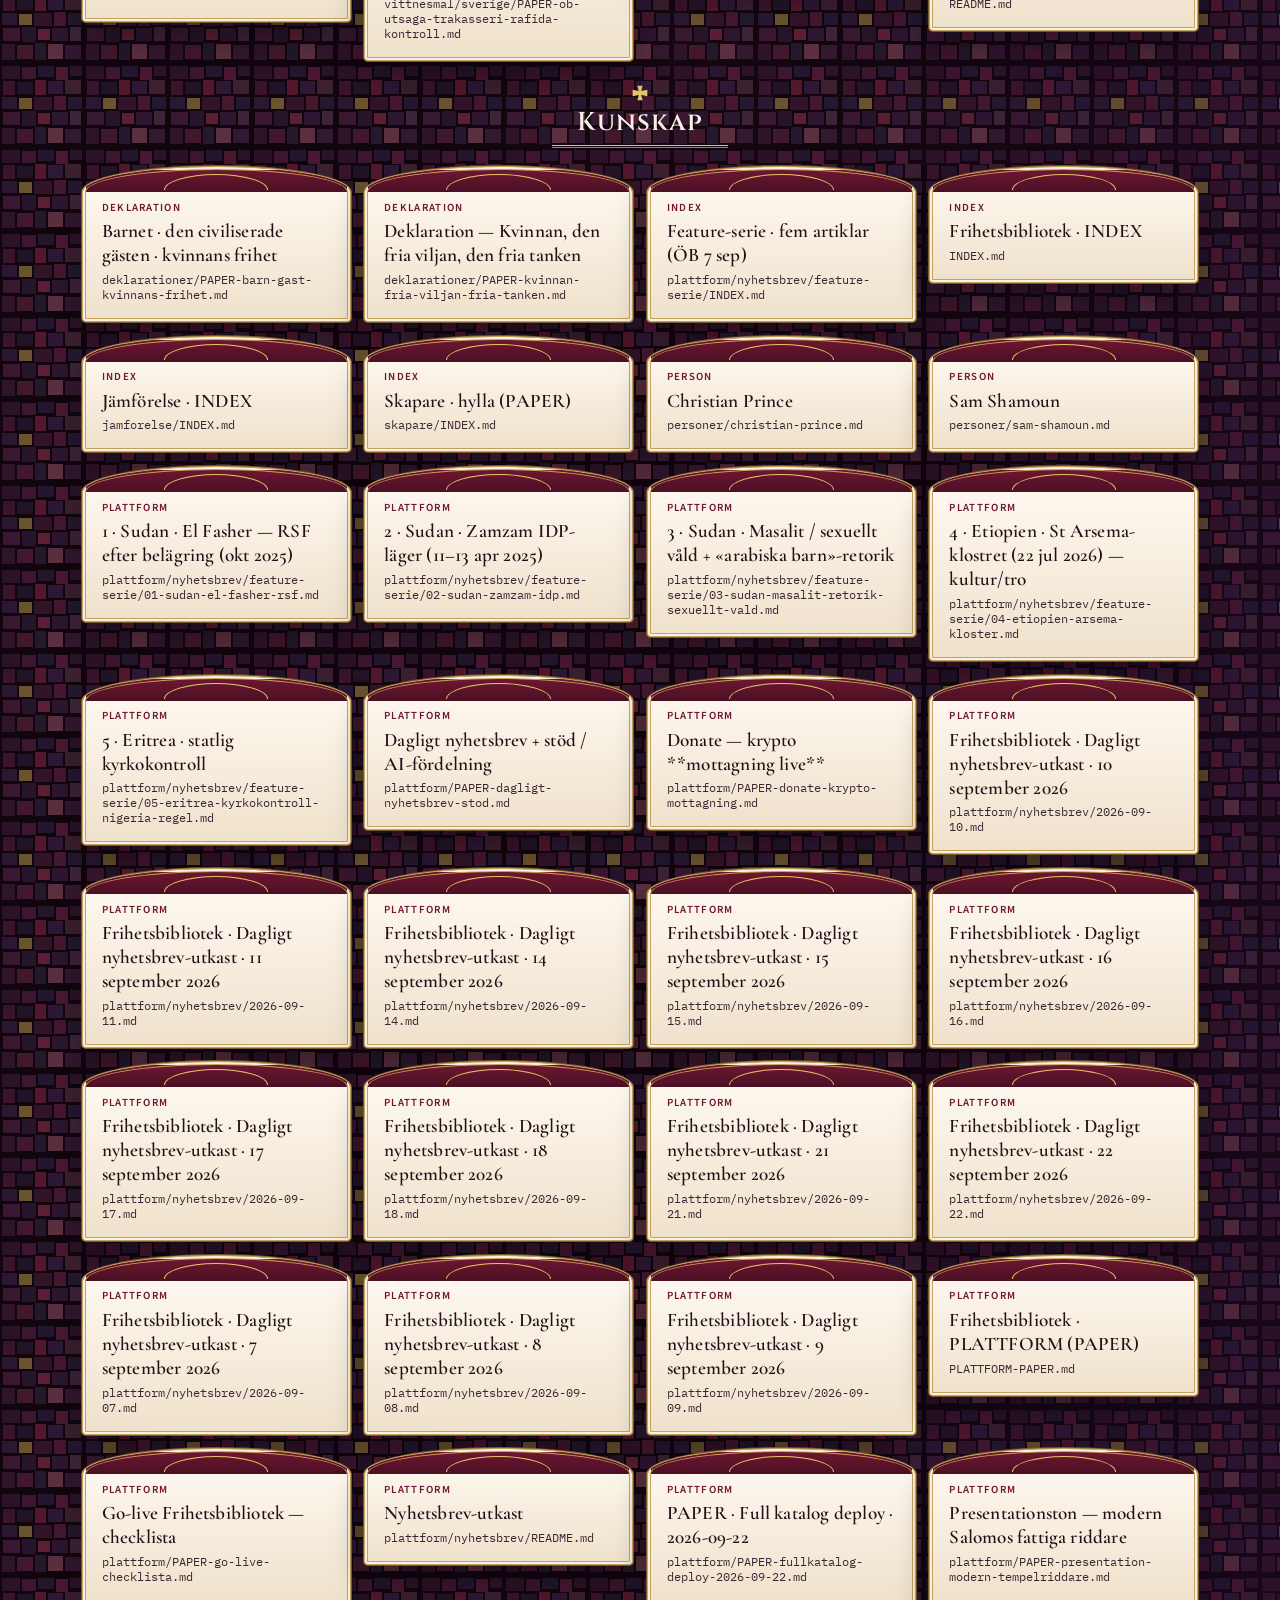
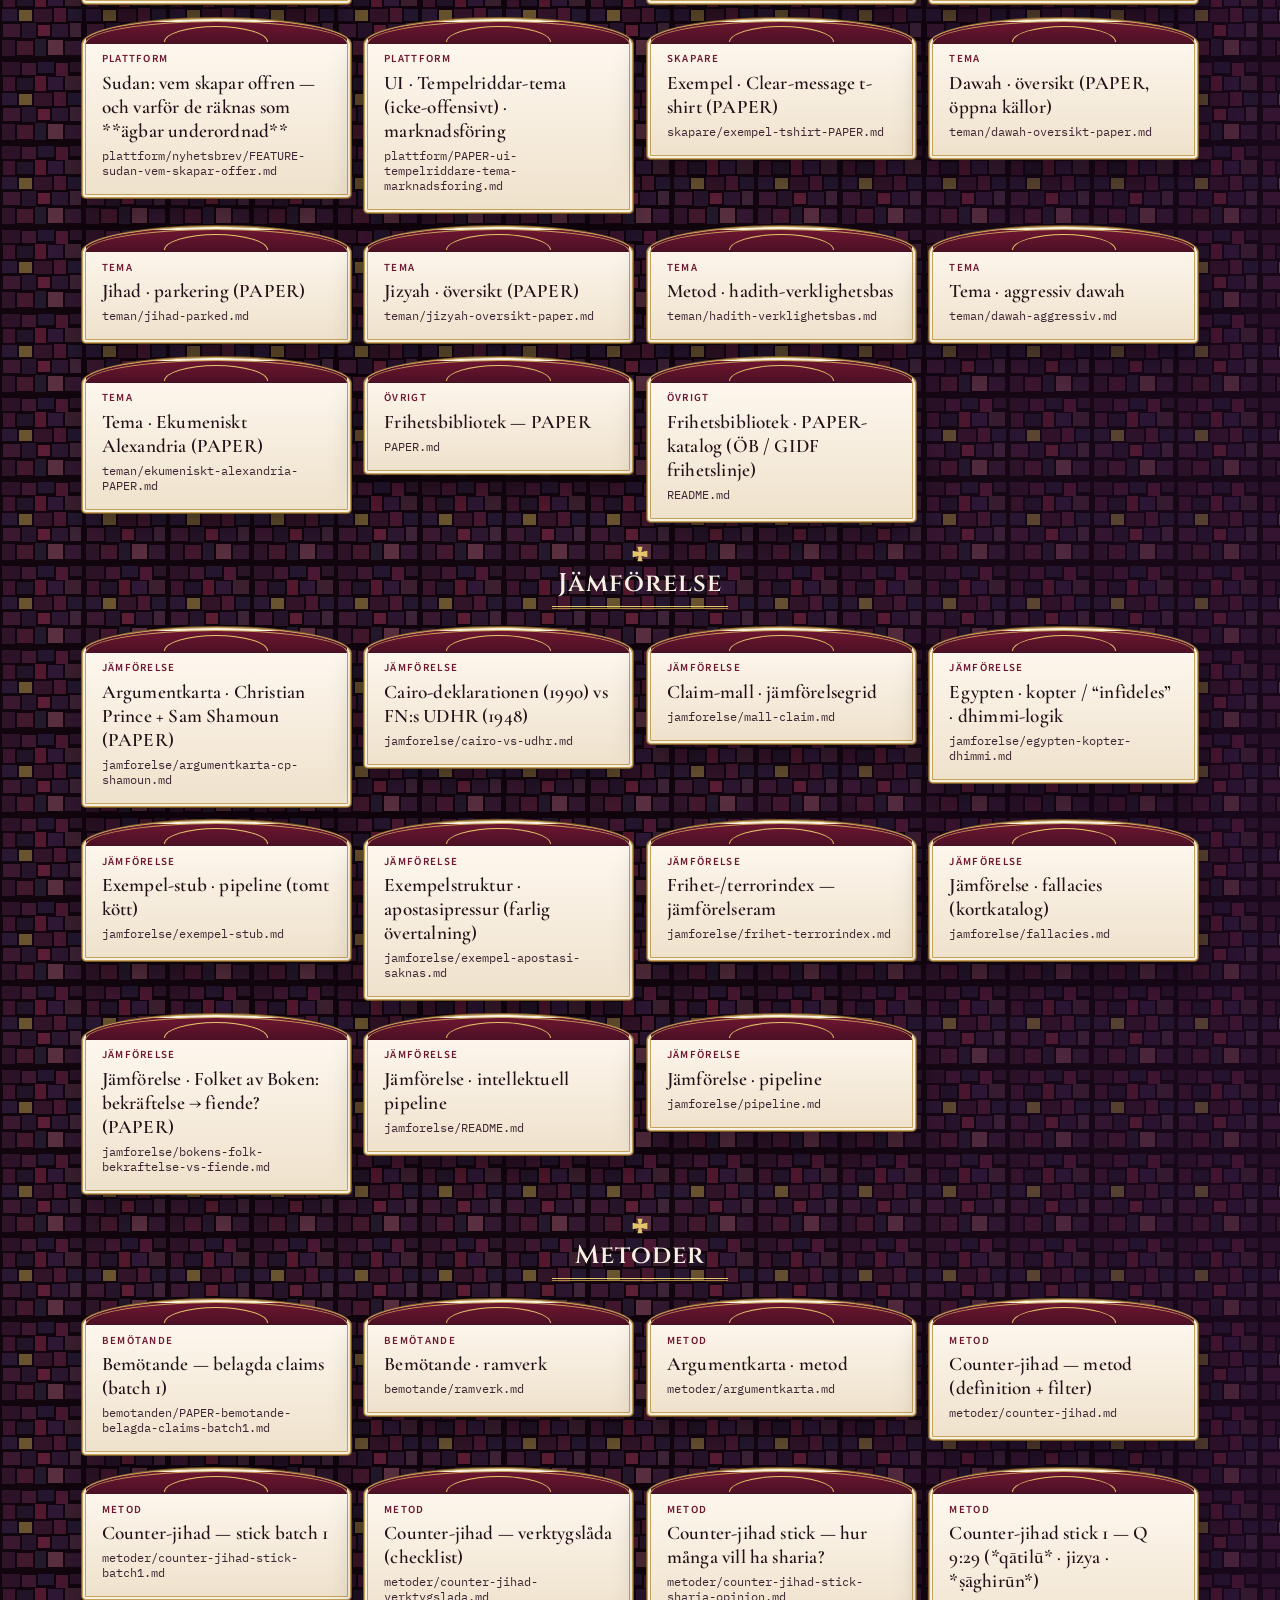
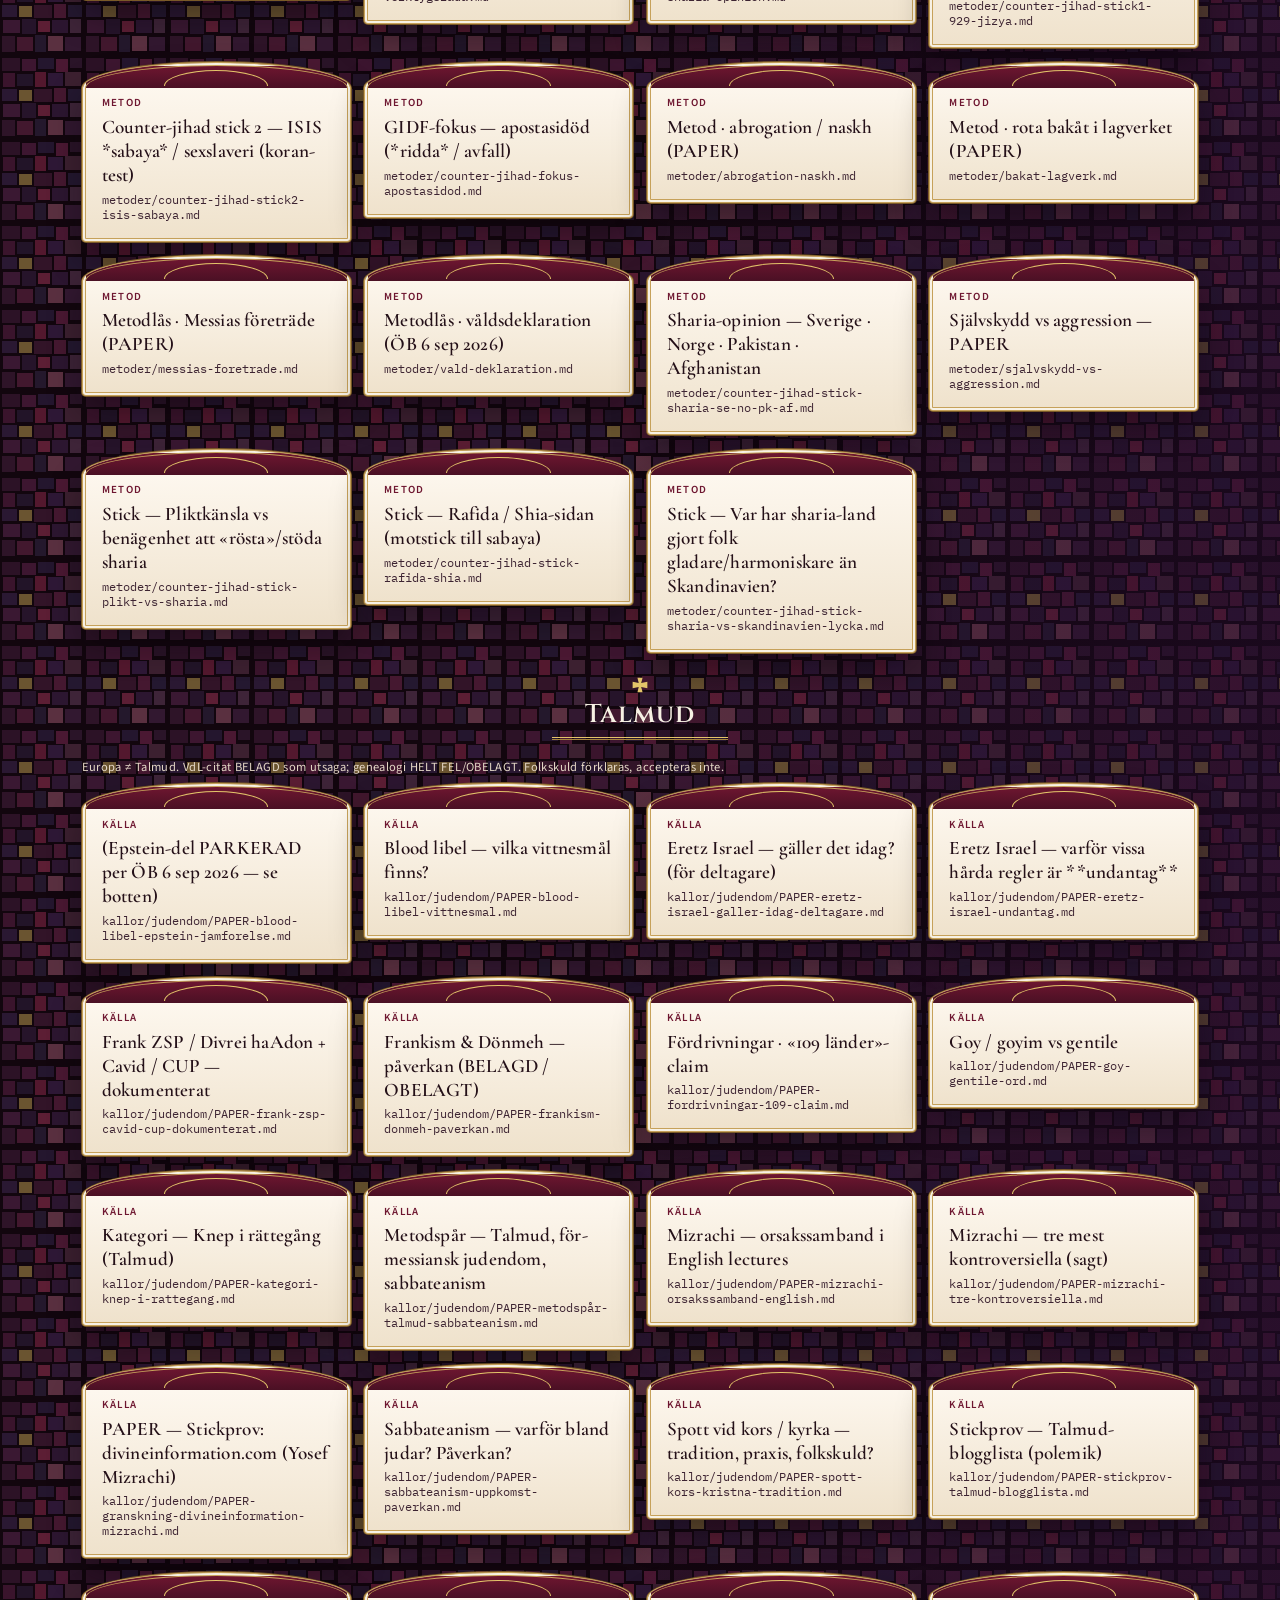
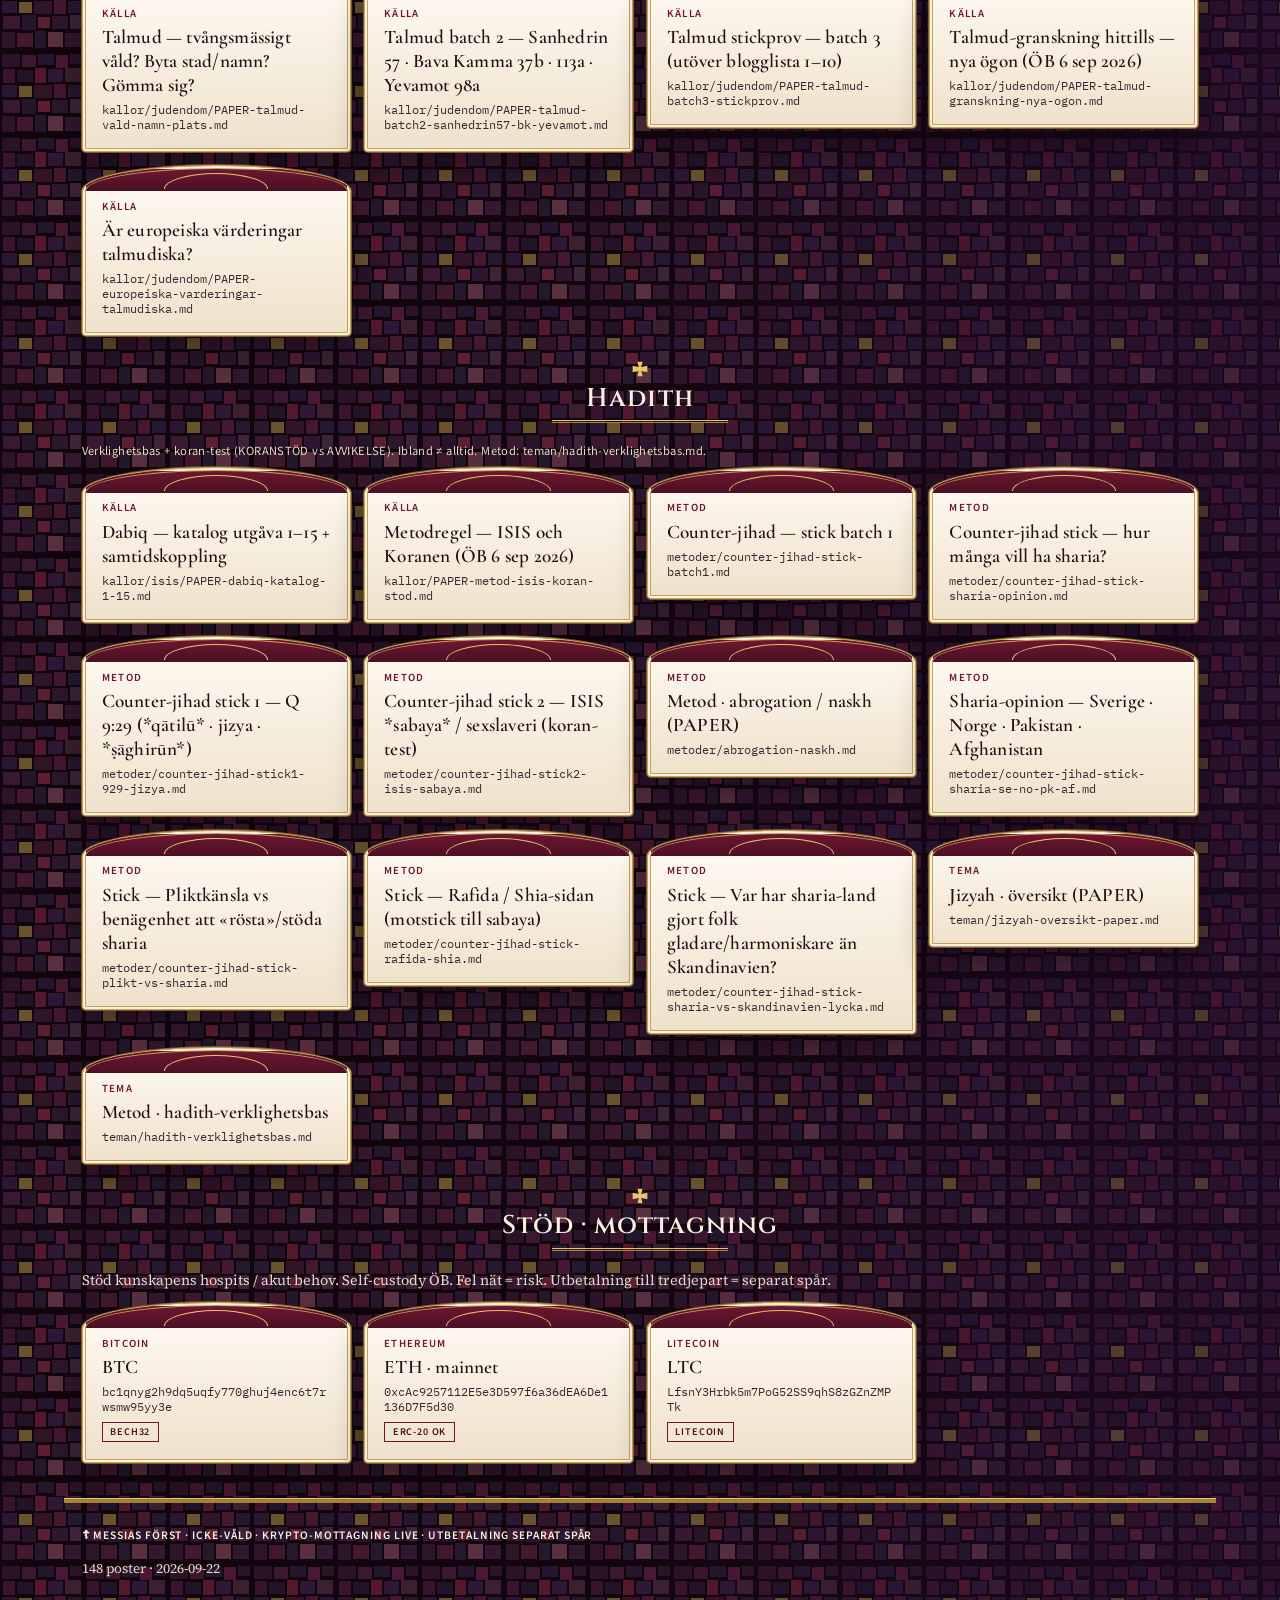
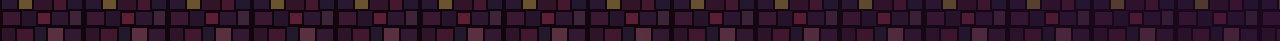
==== commit 82a08e14: "Restyle the library pages in a Templar and Byzantine palette. Porphyry mosaic, parchment panels, gol" ====
--- a/index.html
+++ b/index.html
@@ -5,7 +5,8 @@
   <meta name="viewport" content="width=device-width, initial-scale=1" />
   <title data-i18n-doc="doc.title">Frihetsbibliotek · Hospits</title>
   <meta name="description" data-i18n-content="meta.description" content="Kunskapens hospits — Messias först. Salomos fattiga riddare. Krypto-mottagning live (BTC/ETH/LTC). Utbetalning till tredjepart = separat spår." />
-  <link href="https://fonts.googleapis.com/css2?family=Cormorant+Garamond:ital,wght@0,500;0,600;0,700;1,500&family=IBM+Plex+Mono:wght@400;500&family=Source+Sans+3:wght@400;600&display=swap" rel="stylesheet" />
+  <link rel="icon" href="schema/favicon.svg" type="image/svg+xml" />
+  <link rel="stylesheet" href="https://fonts.googleapis.com/css2?family=Cinzel:wght@500;600;700&family=Cormorant+Garamond:ital,wght@0,500;0,600;0,700;1,500&family=IBM+Plex+Mono:wght@400;500&family=Source+Sans+3:ital,wght@0,400;0,600;1,400&family=Source+Serif+4:ital,opsz,wght@0,8..60,400;0,8..60,600;1,8..60,400&display=swap" />
   <link rel="stylesheet" href="style.css" />
 </head>
 <body>
@@ -26,10 +27,11 @@
 
   <header class="hero">
     <div class="hero-panel">
-      <div class="schema-cross" aria-hidden="true"></div>
+      <div class="schema-cross" aria-hidden="true"><svg class="cross-pattee" viewBox="0 0 100 100" focusable="false"><path fill="currentColor" d="M34 4h32l-8 34 38-8v40l-38-8 8 34H34l8-34L4 70V30l38 8z"/></svg></div>
     <p class="stamp" data-i18n="hero.stamp">☦ Salomos fattiga riddare</p>
     <h1><span data-i18n="hero.title">Frihetsbibliotek</span> <span class="ox">☦</span></h1>
     <p class="lede" data-i18n-html="hero.lede"><b>Messias först.</b> Kunskapens hospits — skydda, undervisa, bjuda in. Stöd via krypto <b>mottagning live</b>. Utbetalning till tredjepart = separat spår.</p>
+    <div class="cross-divider" aria-hidden="true"><svg class="cross-pattee" viewBox="0 0 100 100" focusable="false"><path fill="currentColor" d="M34 4h32l-8 34 38-8v40l-38-8 8 34H34l8-34L4 70V30l38 8z"/></svg></div>
     </div>
   </header>
 
--- a/style.css
+++ b/style.css
@@ -1,112 +1,181 @@
-/* Frihetsbibliotek · Great Schema (великая схима)
-   Black cloth, white eight-pointed crosses, seraphim, thin gold. */
+/* Frihetsbibliotek · porphyry field, parchment panels, gold double-rule, cross pattée. */
 :root {
-  --bg: #050505;
-  --stone: #101010;
-  --ink: #f4f1ea;
-  --mute: #c2bbb0;
-  --line: rgba(244, 241, 234, .22);
-  --gold: #c4a35a;
-  --gold-soft: #e4d3a4;
-  --glass: linear-gradient(165deg, rgba(255, 255, 255, .14), rgba(16, 16, 16, .42) 42%, rgba(5, 5, 5, .62));
-  --glass-edge: rgba(244, 241, 234, .28);
-  --serif: "Cormorant Garamond", "Times New Roman", serif;
-  --sans: "Source Sans 3", "Segoe UI", sans-serif;
+  --bg: #140810;
+  --bg-nav: #1a0814;
+  --crimson: #6e1630;
+  --crimson-deep: #4a1024;
+  --ink: #241018;
+  --ink-soft: #3d2432;
+  --ivory: #f7f1e4;
+  --ivory-soft: #e6d9c8;
+  --gold: #e4c56a;
+  --gold-deep: #a6843c;
+  --gold-leaf: #c6a15a;
+  --parchment: #f7f1e4;
+  --parchment-shade: #efe2cc;
+  --frame: #7a5a28;
+  --serif-display: "Cinzel", "Cormorant Garamond", "Times New Roman", serif;
+  --serif-text: "Cormorant Garamond", "Times New Roman", serif;
+  --body: "Source Serif 4", "Source Sans 3", "Palatino Linotype", serif;
+  --ui: "Source Sans 3", "Segoe UI", sans-serif;
   --mono: "IBM Plex Mono", ui-monospace, monospace;
   color-scheme: dark;
 }
-* { box-sizing: border-box; }
+
+*, *::before, *::after {
+  box-sizing: border-box;
+  font-variant-ligatures: none;
+  font-feature-settings: "liga" 0, "clig" 0, "dlig" 0, "hlig" 0, "calt" 0;
+}
+
 html { background: var(--bg); }
+
 body {
   margin: 0;
-  color: var(--ink);
-  font: 400 16.5px/1.55 var(--sans);
+  color: var(--ivory);
+  font: 400 17px/1.6 var(--body);
   background-color: var(--bg);
   background-image:
-    radial-gradient(ellipse at 50% 20%, rgba(5, 5, 5, .05) 0%, rgba(5, 5, 5, .28) 80%),
-    url("schema/seraph.svg"),
-    url("schema/golgotha.svg"),
-    url("schema/cross-field.svg"),
-    url("schema/ornament.svg");
-  background-size: 100% 100%, 680px 780px, 360px 450px, 78px 100px, 36px 36px;
-  background-repeat: no-repeat, repeat, repeat, repeat, repeat;
-  background-position: center, 40px 12px, 0 0, 12px 28px, 0 0;
+    radial-gradient(ellipse at 50% -8%, rgba(92, 24, 52, .42), transparent 46%),
+    radial-gradient(ellipse at 110% 90%, rgba(36, 12, 48, .55), transparent 40%),
+    url("schema/tessera.svg");
+  background-size: auto, auto, 84px 84px;
   background-attachment: scroll;
   padding-bottom: 3rem;
 }
-::selection { background: #f4f1ea; color: #111; }
-:focus-visible { outline: 1px solid var(--gold); outline-offset: 3px; }
-a { color: var(--ink); text-decoration-thickness: 1px; text-underline-offset: .18em; }
-a:hover { color: #fff; }
-
+
+::selection { background: var(--crimson); color: var(--ivory); }
+
+:focus-visible {
+  outline: 2px solid var(--gold);
+  outline-offset: 3px;
+}
+.hero-panel :focus-visible,
+.wrap :focus-visible,
+article.prose :focus-visible,
+.panel :focus-visible,
+article.card :focus-visible {
+  outline-color: var(--crimson);
+}
+
+a {
+  color: var(--ivory);
+  text-decoration-thickness: 1px;
+  text-underline-offset: .18em;
+}
+a:hover { color: #fff8ec; }
+
+h1, h2, .brand {
+  font-family: var(--serif-display);
+  font-weight: 600;
+  font-variant-ligatures: none;
+  letter-spacing: .04em;
+  overflow-wrap: break-word;
+}
+h3 {
+  font-family: var(--serif-text);
+  font-weight: 600;
+  letter-spacing: .01em;
+  overflow-wrap: break-word;
+}
+h1 {
+  color: var(--ivory);
+  margin: .2rem 0 .15rem;
+  font-size: clamp(1.85rem, 4.6vw, 3.15rem);
+  line-height: 1.12;
+}
+h2 {
+  color: var(--ivory);
+  font-size: 1.45rem;
+  line-height: 1.25;
+  margin: 0 0 .7rem;
+}
+
+.stamp, .badge, .typ, .katalog-note, dt, .lang-btn, nav a, .back {
+  font-family: var(--ui);
+  font-variant-ligatures: none;
+}
 .stamp {
-  font: 500 .68rem var(--mono);
-  color: var(--ink);
-  letter-spacing: .2em;
+  font: 600 .72rem var(--ui);
+  letter-spacing: .08em;
   text-transform: uppercase;
 }
-h1 {
-  font-family: var(--serif);
-  font-weight: 600;
-  color: var(--ink);
-  margin: .2rem 0 .15rem;
-  font-size: clamp(2.15rem, 5vw, 3.35rem);
-  line-height: 1.02;
-  letter-spacing: .01em;
-}
-h2 {
-  font-family: var(--serif);
-  font-weight: 600;
-  color: var(--ink);
-  font-size: 1.72rem;
-  letter-spacing: .03em;
-  margin: 0 0 .7rem;
-  padding: .2rem .45rem .4rem;
-  border-bottom: 1px solid rgba(244, 241, 234, .2);
-  box-shadow: inset 0 -1px 0 rgba(196, 163, 90, .55);
-  background: linear-gradient(90deg, rgba(5, 5, 5, .78), rgba(5, 5, 5, .42) 78%, transparent);
-}
-.mute, .lede { color: var(--mute); }
-.lede { max-width: 38rem; margin: .55rem auto 0; font-size: 1.02rem; }
-.ox { color: var(--gold); font-weight: 500; }
-
+.meta, code, .path, .st {
+  font-family: var(--mono);
+  font-variant-ligatures: none;
+}
+
+.mute, .lede { color: var(--ivory-soft); }
+.lede { max-width: 40rem; margin: .55rem auto 0; font-size: 1.05rem; }
+.ox { color: var(--gold); font-weight: 600; }
+
+/* Cross pattée */
+.cross-pattee { display: block; width: 1.15rem; height: 1.15rem; }
+.schema-cross {
+  color: var(--crimson);
+  width: 3.4rem;
+  margin: .2rem auto .45rem;
+}
+.schema-cross .cross-pattee { width: 3.4rem; height: 3.4rem; }
+.cross-divider {
+  display: flex;
+  align-items: center;
+  justify-content: center;
+  gap: .7rem;
+  margin: .9rem auto .15rem;
+  color: var(--crimson);
+}
+.cross-divider .cross-pattee { width: 1.05rem; height: 1.05rem; flex: none; }
+.cross-divider::before,
+.cross-divider::after {
+  content: "";
+  width: 4.25rem;
+  height: 3px;
+  border-top: 1px solid var(--gold-leaf);
+  border-bottom: 1px solid var(--frame);
+}
+.cross-divider.on-dark { color: var(--gold); }
+.cross-divider.on-dark::before,
+.cross-divider.on-dark::after {
+  border-top-color: var(--gold);
+  border-bottom-color: var(--gold-deep);
+}
+
+/* Navigation */
 nav.top {
   position: sticky;
   top: 0;
   z-index: 20;
-  background: rgba(5, 5, 5, .66);
-  backdrop-filter: blur(18px) saturate(1.15);
-  -webkit-backdrop-filter: blur(18px) saturate(1.15);
-  border-bottom: 1px solid rgba(244, 241, 234, .28);
-  box-shadow: inset 0 -2px 0 rgba(196, 163, 90, .5), 0 12px 28px rgba(0, 0, 0, .4);
+  background: var(--bg-nav);
+  border-bottom: 1px solid var(--gold);
+  box-shadow: inset 0 -3px 0 var(--bg-nav), inset 0 -4px 0 var(--gold-deep);
 }
 nav.top .inner {
   max-width: 72rem;
   margin: 0 auto;
-  padding: .65rem 1.1rem;
+  padding: .7rem 1.1rem;
   display: flex;
   gap: .35rem .85rem;
   align-items: center;
   flex-wrap: wrap;
 }
 nav.top .brand {
-  font: 600 1.2rem var(--serif);
-  color: var(--ink);
-  letter-spacing: .14em;
+  font-size: 1.15rem;
+  color: var(--ivory);
+  letter-spacing: .12em;
   text-transform: uppercase;
-  margin-right: .35rem;
+  margin-right: .25rem;
 }
 nav.top a {
-  font: 600 .95rem var(--serif);
-  letter-spacing: .08em;
+  font: 600 .92rem var(--ui);
+  letter-spacing: .06em;
   text-transform: uppercase;
-  color: #e8e2d6;
+  color: var(--ivory);
   text-decoration: none;
 }
 nav.top a:hover {
-  color: #fff;
+  color: var(--gold);
   text-decoration: none;
-  box-shadow: inset 0 -1px 0 var(--gold);
 }
 .lang-switch {
   margin-left: auto;
@@ -114,231 +183,474 @@
   align-items: center;
   gap: .1rem;
   padding: .12rem .28rem;
-  border: 1px solid rgba(244, 241, 234, .28);
-  background: rgba(255, 255, 255, .04);
-  font: 500 .68rem var(--mono);
+  border: 3px double var(--gold-leaf);
+  background: rgba(20, 8, 16, .35);
+  font: 600 .72rem var(--ui);
   letter-spacing: .06em;
 }
-.lang-sep { color: rgba(244, 241, 234, .35); user-select: none; padding: 0 .08rem; }
+.lang-sep { color: rgba(228, 197, 106, .7); user-select: none; padding: 0 .08rem; }
 .lang-btn {
   background: transparent;
   border: 0;
-  color: var(--mute);
+  color: var(--ivory-soft);
   cursor: pointer;
   font: inherit;
   letter-spacing: .08em;
-  padding: .18rem .32rem;
-}
-.lang-btn:hover { color: #fff; }
+  padding: .22rem .38rem;
+}
+.lang-btn:hover { color: var(--ivory); }
 .lang-btn.is-active {
-  color: var(--ink);
-  box-shadow: inset 0 -1px 0 var(--gold);
+  color: var(--bg);
+  background: var(--gold);
 }
 
 .hero, section.block { max-width: 72rem; margin: 0 auto; padding: 1.35rem 1.1rem 0; }
 .hero { padding-top: 1.5rem; padding-bottom: .35rem; }
+section.block, main.post, header.hero { scroll-margin-top: 6.5rem; }
+
+/* Parchment sheets and arched cards */
+.hero-panel,
+header.hero:not(:has(.hero-panel)),
+article.card,
+a.feature-card:not(:has(article.card)),
+a.card,
+.panel,
+.wrap,
+article.prose {
+  position: relative;
+  color: var(--ink);
+  background-color: var(--parchment);
+  background-image:
+    linear-gradient(var(--crimson), var(--crimson-deep)),
+    linear-gradient(180deg, #fffaf3, var(--parchment-shade));
+  background-size: 100% 22px, 100% 100%;
+  background-repeat: no-repeat;
+  border: 4px double var(--gold-leaf);
+  border-radius: 50% 50% 4px 4px / 26px 26px 4px 4px;
+  box-shadow:
+    0 0 0 1px var(--frame),
+    0 16px 32px rgba(8, 2, 8, .38);
+}
+
+.hero-panel,
+header.hero:not(:has(.hero-panel)),
+.wrap,
+article.prose,
+main.post .panel {
+  border-radius: 50% 50% 6px 6px / 46px 46px 6px 6px;
+  background-size: 100% 34px, 100% 100%;
+}
+
 .hero-panel {
-  position: relative;
   text-align: center;
-  padding: 1.55rem 1.4rem 1.35rem;
-  background: linear-gradient(180deg, rgba(255, 255, 255, .1), rgba(8, 8, 8, .7) 46%, rgba(8, 8, 8, .78));
-  border: 1px solid rgba(244, 241, 234, .38);
-  box-shadow:
-    inset 0 0 0 5px rgba(5, 5, 5, .92),
-    inset 0 0 0 6px rgba(196, 163, 90, .62),
-    0 18px 40px rgba(0, 0, 0, .38);
-  backdrop-filter: blur(14px) saturate(1.1);
-  -webkit-backdrop-filter: blur(14px) saturate(1.1);
-}
-.schema-cross {
-  width: 46px;
-  height: 64px;
-  margin: .15rem auto .55rem;
-  background: url("schema/mark.svg") center / contain no-repeat;
-}
-.hero .stamp { display: block; }
-.hero .lede::after {
+  padding: 2.55rem 1.5rem 1.45rem;
+}
+header.hero:not(:has(.hero-panel)) {
+  text-align: center;
+  padding: 2.6rem 1.35rem 1.4rem;
+  margin-top: 1.25rem;
+}
+.hero-panel .stamp,
+header.hero:not(:has(.hero-panel)) .stamp,
+.wrap .stamp {
+  color: var(--crimson-deep);
+}
+.hero-panel h1,
+header.hero:not(:has(.hero-panel)) h1,
+.wrap h1,
+article.prose h1,
+.panel h1,
+main.post h1 {
+  color: var(--ink);
+}
+.hero-panel .lede,
+header.hero:not(:has(.hero-panel)) .lede,
+.hero-panel .ox,
+header.hero:not(:has(.hero-panel)) .ox {
+  color: var(--ink-soft);
+}
+.hero-panel .ox,
+header.hero:not(:has(.hero-panel)) .ox,
+.wrap .ox { color: var(--crimson); }
+
+.hero-panel::before,
+header.hero:not(:has(.hero-panel))::before,
+article.card::before,
+a.feature-card:not(:has(article.card))::before,
+a.card::before,
+.panel::before,
+.wrap::before,
+article.prose::before {
   content: "";
-  display: block;
-  width: 9rem;
-  height: 1px;
-  margin: 1rem auto 0;
-  background: linear-gradient(90deg, transparent, var(--gold), transparent);
+  position: absolute;
+  left: 30%;
+  right: 30%;
+  top: 4px;
+  height: 16px;
+  border: 1px solid var(--gold);
+  border-bottom: 0;
+  border-radius: 50% 50% 0 0 / 16px 16px 0 0;
+  pointer-events: none;
+}
+.hero-panel::before,
+header.hero:not(:has(.hero-panel))::before,
+.wrap::before,
+article.prose::before,
+.panel::before {
+  left: 32%;
+  right: 32%;
+  top: 8px;
+  height: 20px;
+  border-radius: 50% 50% 0 0 / 20px 20px 0 0;
+}
+
+/* Section titles on the mosaic field */
+section.block > h2 {
+  display: flex;
+  flex-direction: column;
+  align-items: center;
+  gap: .35rem;
+  text-align: center;
+  color: var(--ivory);
+  background: none;
+  border: 0;
+  box-shadow: none;
+  padding: .15rem 0 .45rem;
+  font-size: clamp(1.25rem, 2.4vw, 1.6rem);
+}
+section.block > h2::before {
+  content: "";
+  width: 1.05rem;
+  height: 1.05rem;
+  background-color: var(--gold);
+  -webkit-mask: url("schema/cross-pattee.svg") center / contain no-repeat;
+  mask: url("schema/cross-pattee.svg") center / contain no-repeat;
+  mask-mode: alpha;
+}
+section.block > h2::after {
+  content: "";
+  width: min(11rem, 46%);
+  height: 3px;
+  border-top: 1px solid var(--gold);
+  border-bottom: 1px solid var(--gold-deep);
 }
 
 .grid {
   display: grid;
-  gap: .75rem;
+  gap: .85rem;
   grid-template-columns: repeat(auto-fill, minmax(16rem, 1fr));
   margin-top: .45rem;
 }
 .katalog-note {
-  font: 400 .72rem var(--mono);
-  color: var(--mute);
-  letter-spacing: .04em;
+  font: 400 .78rem var(--ui);
+  color: var(--ivory-soft);
+  letter-spacing: .03em;
   margin: .15rem 0 .45rem;
 }
 
 article.card,
-a.feature-card:not(:has(article.card)) {
-  position: relative;
+a.feature-card:not(:has(article.card)),
+a.card {
   overflow: hidden;
-  background: var(--glass);
-  border: 1px solid var(--glass-edge);
-  border-radius: 2px;
-  backdrop-filter: blur(16px) saturate(1.2);
-  -webkit-backdrop-filter: blur(16px) saturate(1.2);
-  box-shadow: inset 0 1px 0 rgba(255, 255, 255, .32), 0 14px 30px rgba(0, 0, 0, .42);
-  transition: border-color .22s ease, box-shadow .22s ease, transform .22s ease;
-}
-article.card { padding: .9rem 1rem 1rem; min-height: 5.6rem; }
-a.feature-card:not(:has(article.card)) { display: block; padding: 1rem 1.05rem; margin-top: .55rem; }
-article.card::after,
-a.feature-card:not(:has(article.card))::after {
-  content: "";
-  position: absolute;
-  inset: 0;
-  pointer-events: none;
-  background: linear-gradient(115deg, transparent 38%, rgba(255, 255, 255, .22) 50%, transparent 62%);
-  transform: translateX(-130%);
-}
-a.card-link, a.feature-card { cursor: pointer; display: block; color: inherit; text-decoration: none; }
-a.feature-card:hover, a.card-link:hover { text-decoration: none; color: inherit; }
+  padding: 1.85rem 1rem 1rem;
+  min-height: 5.6rem;
+  transition: box-shadow .2s ease, transform .2s ease;
+}
+a.feature-card:not(:has(article.card)) { display: block; margin-top: .55rem; }
+a.card { display: block; margin: .7rem 0; text-decoration: none; }
+a.feature-card {
+  display: block;
+  color: inherit;
+  text-decoration: none;
+  background: none;
+  border: 0;
+  box-shadow: none;
+  border-radius: 0;
+  margin-top: .55rem;
+}
+a.feature-card:hover,
+a.card-link:hover,
+a.card:hover { text-decoration: none; color: inherit; }
+a.card-link { cursor: pointer; display: block; color: inherit; text-decoration: none; }
 a.card-link:hover article.card,
 a.feature-card:hover article.card,
-article.card:hover,
-a.feature-card:not(:has(article.card)):hover {
-  border-color: rgba(244, 241, 234, .72);
+a.feature-card:not(:has(article.card)):hover,
+a.card:hover {
   box-shadow:
-    inset 0 1px 0 rgba(255, 255, 255, .45),
-    0 0 0 1px rgba(196, 163, 90, .55),
-    0 0 22px rgba(255, 255, 255, .12),
-    0 16px 34px rgba(0, 0, 0, .5);
+    0 0 0 1px var(--gold),
+    0 18px 34px rgba(8, 2, 8, .48);
   transform: translateY(-2px);
 }
-a.card-link:hover article.card::after,
-a.feature-card:hover article.card::after,
-article.card:hover::after,
-a.feature-card:not(:has(article.card)):hover::after { animation: glass-shine .75s ease; }
-a.card-link:hover h3, a.feature-card:hover h3 { text-decoration: underline; text-underline-offset: .16em; }
-@keyframes glass-shine { from { transform: translateX(-130%); } to { transform: translateX(130%); } }
-@media (prefers-reduced-motion: reduce) {
-  article.card, a.feature-card:not(:has(article.card)) { transition: none; }
-  article.card::after, a.feature-card:not(:has(article.card))::after { display: none; }
-}
-article.card .typ {
-  font: 500 .66rem var(--mono);
-  color: #e7e1d6;
+a.card-link:hover h3,
+a.feature-card:hover h3,
+a.card:hover h2 { text-decoration: underline; text-underline-offset: .16em; }
+
+article.card .typ,
+a.feature-card .typ,
+a.card .typ {
+  font: 600 .68rem var(--ui);
+  color: var(--crimson);
   letter-spacing: .12em;
   text-transform: uppercase;
 }
-article.card h3 {
-  font-family: var(--serif);
+article.card h3,
+a.feature-card h3,
+a.card h2,
+a.card h3 {
+  font-family: var(--serif-text);
   color: var(--ink);
-  font-size: 1.12rem;
+  font-size: 1.2rem;
   margin: .28rem 0 .3rem;
   font-weight: 600;
-  line-height: 1.2;
+  line-height: 1.25;
   letter-spacing: .01em;
-}
-article.card p { margin: 0; color: var(--mute); font-size: .86rem; }
-.meta { font: 400 .72rem var(--mono) !important; color: #d4cdc2; }
+  background: none;
+  border: 0;
+  box-shadow: none;
+  padding: 0;
+  display: block;
+  text-align: left;
+}
+article.card h3::before,
+article.card h3::after,
+a.card h2::before,
+a.card h2::after,
+a.feature-card h3::before,
+a.feature-card h3::after { content: none; }
+article.card p,
+a.feature-card p,
+a.card p { margin: 0; color: var(--ink-soft); font-size: .92rem; }
+.meta { font: 400 .72rem var(--mono) !important; color: var(--ink-soft); }
 .badge {
   display: inline-block;
-  margin-top: .45rem;
-  border: 1px solid rgba(244, 241, 234, .32);
-  color: var(--ink);
+  margin-top: .5rem;
+  border: 1px solid var(--crimson);
+  color: var(--crimson-deep);
+  background: transparent;
   border-radius: 0;
   padding: .14rem .48rem;
   letter-spacing: .08em;
-  font: 500 .64rem var(--mono);
-}
-.empty { color: var(--mute); font-size: .9rem; }
+  font: 600 .64rem var(--ui);
+}
+.empty { color: var(--ivory-soft); font-size: .95rem; }
 .feature-wrap { margin-top: .35rem; }
-article.card.feature {
-  background: linear-gradient(165deg, rgba(255, 255, 255, .16), rgba(12, 12, 12, .5) 50%, rgba(5, 5, 5, .66));
-  border-color: rgba(244, 241, 234, .4);
-  box-shadow:
-    inset 0 2px 0 var(--gold),
-    inset 0 1px 0 rgba(255, 255, 255, .28),
-    0 14px 30px rgba(0, 0, 0, .42);
-  min-height: auto;
-  padding: 1.05rem 1.1rem 1.1rem;
-}
-article.card.feature h3 { font-size: 1.45rem; margin: .3rem 0 .4rem; }
-article.card.feature p { font-size: .95rem; line-height: 1.5; color: #d9d3c8; }
+article.card.feature h3 { font-size: 1.45rem; margin: .35rem 0 .4rem; }
+article.card.feature p { font-size: 1rem; line-height: 1.5; }
 
 footer.site {
   max-width: 72rem;
   margin: 2.2rem auto 0;
   padding: 1rem 1.1rem 0;
-  border-top: 1px solid rgba(244, 241, 234, .22);
-  box-shadow: inset 0 1px 0 rgba(196, 163, 90, .45);
-  color: var(--mute);
-  font-size: .8rem;
-}
-footer.site .stamp { margin-bottom: .4rem; }
-
-/* post.html */
+  border-top: 1px solid var(--gold);
+  box-shadow: inset 0 3px 0 transparent, inset 0 4px 0 var(--gold-deep);
+  color: var(--ivory-soft);
+  font-size: .85rem;
+}
+footer.site .stamp { margin-bottom: .4rem; color: var(--ivory); letter-spacing: .08em; }
+footer.site a { color: var(--gold); }
+footer.site a:hover { color: #fff4d2; }
+
+/* Catalog post */
 main.post {
   max-width: 46rem;
   margin: 0 auto;
   padding: 1.6rem 1.1rem 0;
 }
 .back {
-  font: 500 .72rem var(--mono);
+  font: 600 .75rem var(--ui);
   letter-spacing: .08em;
   text-transform: uppercase;
-  color: var(--mute);
+  color: var(--gold);
   text-decoration: none;
 }
-.back:hover { color: #fff; }
-main.post h1 { margin: .85rem 0 1rem; font-size: clamp(1.8rem, 4vw, 2.6rem); }
+.back:hover { color: #fff4d2; }
+main.post h1 { margin: .85rem 0 1rem; font-size: clamp(1.7rem, 4vw, 2.45rem); color: var(--ivory); }
 .panel {
-  position: relative;
   overflow: hidden;
-  background: var(--glass);
-  border: 1px solid var(--glass-edge);
-  border-radius: 2px;
-  padding: 1.05rem 1.15rem 1.15rem;
-  backdrop-filter: blur(16px) saturate(1.2);
-  -webkit-backdrop-filter: blur(16px) saturate(1.2);
-  box-shadow:
-    inset 0 1px 0 rgba(255, 255, 255, .3),
-    inset 0 2px 0 var(--gold),
-    0 14px 30px rgba(0, 0, 0, .42);
-}
-.panel::after {
-  content: "";
-  position: absolute;
-  inset: 0;
-  pointer-events: none;
-  background: linear-gradient(115deg, transparent 38%, rgba(255, 255, 255, .16) 50%, transparent 62%);
-  transform: translateX(-130%);
-  animation: glass-shine 1.1s ease .12s 1;
-}
-@media (prefers-reduced-motion: reduce) { .panel::after { display: none; } }
-.vault { position: relative; margin: 0 0 1rem; color: var(--mute); font-size: .92rem; }
+  padding: 2.45rem 1.2rem 1.2rem;
+}
+.panel,
+.panel .vault,
+.panel dd { color: var(--ink); }
+.vault { position: relative; margin: 0 0 1rem; color: var(--ink-soft); font-size: .98rem; }
 dl { position: relative; margin: 0; }
 .row {
   display: grid;
   grid-template-columns: 7rem minmax(0, 1fr);
   gap: 1rem;
   padding: .8rem 0;
-  border-bottom: 1px solid rgba(244, 241, 234, .14);
+  border-bottom: 1px solid rgba(74, 16, 36, .18);
 }
 .row:last-child { border-bottom: 0; }
 dt {
-  color: var(--gold-soft);
-  font: 500 .68rem var(--mono);
+  color: var(--crimson);
+  font: 600 .72rem var(--ui);
   text-transform: uppercase;
   letter-spacing: .1em;
 }
 dd { margin: 0; color: var(--ink); overflow-wrap: anywhere; }
-.missing { color: var(--mute); }
-@media (max-width: 520px) { .row { grid-template-columns: 1fr; gap: .2rem; } }
+.missing { color: var(--ivory-soft); }
+
+/* Feature articles and Sudan feature */
+.wrap {
+  max-width: 48rem;
+  margin: 1.35rem auto 2rem;
+  padding: 2.55rem 1.2rem 1.5rem;
+}
+.wrap > nav,
+header.hero + article ~ nav { margin-bottom: .35rem; }
+.wrap nav {
+  display: flex;
+  flex-wrap: wrap;
+  align-items: center;
+  gap: .45rem .85rem;
+  margin: .35rem 0 .8rem;
+  padding-bottom: .7rem;
+  border-bottom: 1px solid var(--gold-leaf);
+  box-shadow: 0 1px 0 var(--frame);
+}
+.wrap nav a {
+  font: 600 .82rem var(--ui);
+  letter-spacing: .04em;
+  color: var(--crimson-deep);
+  text-decoration: none;
+}
+.wrap nav a:hover { color: var(--crimson); text-decoration: underline; }
+.wrap .lang-switch {
+  background: transparent;
+  border-color: var(--frame);
+}
+.wrap .lang-sep { color: var(--frame); }
+.wrap .lang-btn { color: var(--ink-soft); }
+.wrap .lang-btn:hover { color: var(--ink); }
+.wrap .lang-btn.is-active {
+  color: var(--ivory);
+  background: var(--crimson);
+}
+.wrap h1 {
+  font-size: clamp(1.45rem, 3.2vw, 2rem);
+  line-height: 1.2;
+  margin: .35rem 0 .6rem;
+}
+.wrap h2,
+article.prose h2 {
+  display: block;
+  text-align: left;
+  color: var(--ink);
+  font-size: 1.2rem;
+  margin: 1.35rem 0 .5rem;
+  padding: 0 0 .35rem;
+  background: none;
+  border: 0;
+  border-bottom: 1px solid var(--gold-leaf);
+  box-shadow: 0 1px 0 var(--frame);
+  letter-spacing: .03em;
+}
+.wrap h2::before,
+.wrap h2::after,
+article.prose h2::before,
+article.prose h2::after { content: none; }
+.wrap p,
+.wrap li,
+article.prose p,
+article.prose li { color: var(--ink); }
+.wrap .mute,
+.wrap .lede,
+article.prose .mute { color: var(--ink-soft); }
+.wrap a,
+article.prose a { color: var(--crimson-deep); }
+.wrap a:hover,
+article.prose a:hover { color: var(--crimson); }
+.wrap .callout a,
+article.prose .callout a { color: var(--crimson-deep); }
+
+table,
+table.claims {
+  width: 100%;
+  border-collapse: collapse;
+  font-size: .9rem;
+  margin: .45rem 0 1rem;
+  background: #fffaf3;
+  border: 3px double var(--gold-leaf);
+  border-radius: 2px;
+  overflow: hidden;
+  color: var(--ink);
+}
+th, td {
+  text-align: left;
+  vertical-align: top;
+  padding: .55rem .65rem;
+  border-bottom: 1px solid rgba(74, 16, 36, .16);
+  overflow-wrap: anywhere;
+}
+th {
+  font: 600 .7rem var(--ui);
+  color: var(--ivory);
+  letter-spacing: .06em;
+  text-transform: uppercase;
+  background: var(--crimson-deep);
+}
+tr:last-child td { border-bottom: 0; }
+td { color: var(--ink); }
+.st { font: 600 .74rem var(--mono); color: var(--crimson-deep); }
+.src { color: var(--ink-soft); font-size: .84rem; }
+.callout {
+  background: #fff6e8;
+  border: 3px double var(--gold-leaf);
+  border-left: 4px solid var(--crimson);
+  border-radius: 2px;
+  padding: .75rem .9rem;
+  margin: 1rem 0;
+  color: var(--ink);
+  font-size: .95rem;
+}
+.callout b { color: var(--crimson-deep); }
+ol.chain { margin: .4rem 0 1rem; padding-left: 1.2rem; color: var(--ink); }
+ol.chain li { margin: .35rem 0; }
+code, code.path {
+  font: 400 .8rem var(--mono);
+  color: var(--ink);
+  background: var(--parchment-shade);
+  border: 1px solid var(--gold-deep);
+  padding: .05em .28em;
+  word-break: break-all;
+}
+article.prose {
+  max-width: 48rem;
+  margin: 1rem auto 0;
+  padding: 2.45rem 1.15rem 1.25rem;
+}
+body:has(article.prose) section.block,
+body:has(article.prose) footer.site { max-width: 48rem; }
+section.block > .mute { color: var(--ivory-soft); }
+
+@media (prefers-reduced-motion: reduce) {
+  article.card,
+  a.feature-card:not(:has(article.card)),
+  a.card { transition: none; }
+  a.card-link:hover article.card,
+  a.feature-card:hover article.card,
+  a.feature-card:not(:has(article.card)):hover,
+  a.card:hover { transform: none; }
+}
+
 @media (max-width: 720px) {
-  .hero-panel { padding: 1.25rem .9rem 1.05rem; }
-  nav.top a { letter-spacing: .04em; }
-  h1 { font-size: 2.05rem; }
-}
+  body { font-size: 16.5px; }
+  .hero-panel,
+  header.hero:not(:has(.hero-panel)) { padding: 2.15rem .9rem 1.1rem; border-radius: 50% 50% 4px 4px / 36px 36px 4px 4px; }
+  .wrap, article.prose { padding: 2.05rem .85rem 1.15rem; border-radius: 50% 50% 4px 4px / 36px 36px 4px 4px; }
+  nav.top a { letter-spacing: .03em; font-size: .84rem; }
+  h1 { font-size: 1.85rem; }
+  .row { grid-template-columns: 1fr; gap: .2rem; }
+  th, td { padding: .45rem .4rem; font-size: .8rem; }
+  .cross-divider::before,
+  .cross-divider::after { width: 2.4rem; }
+}
+
+@media (max-width: 420px) {
+  nav.top .inner, .hero, section.block, main.post { padding-left: .75rem; padding-right: .75rem; }
+  .lang-switch { margin-left: 0; }
+  article.card,
+  a.feature-card:not(:has(article.card)),
+  a.card { border-radius: 50% 50% 4px 4px / 22px 22px 4px 4px; }
+}
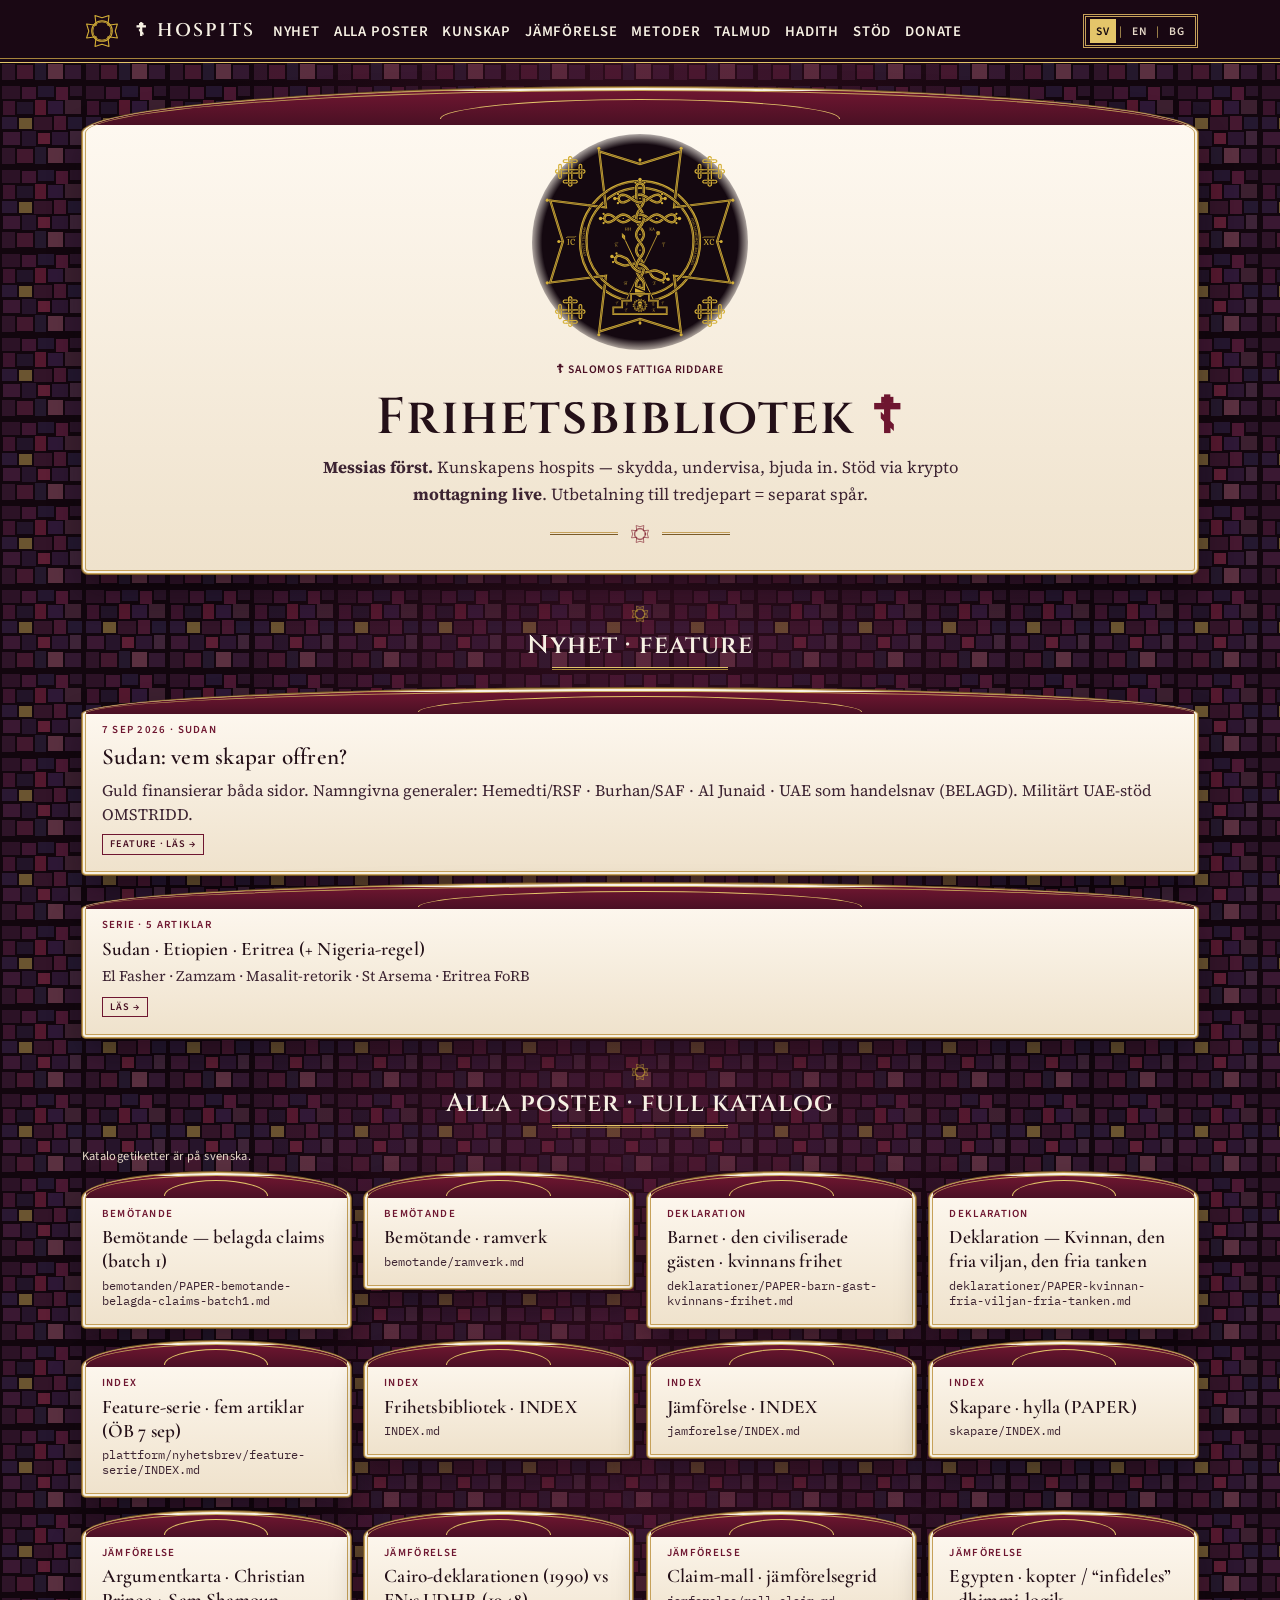
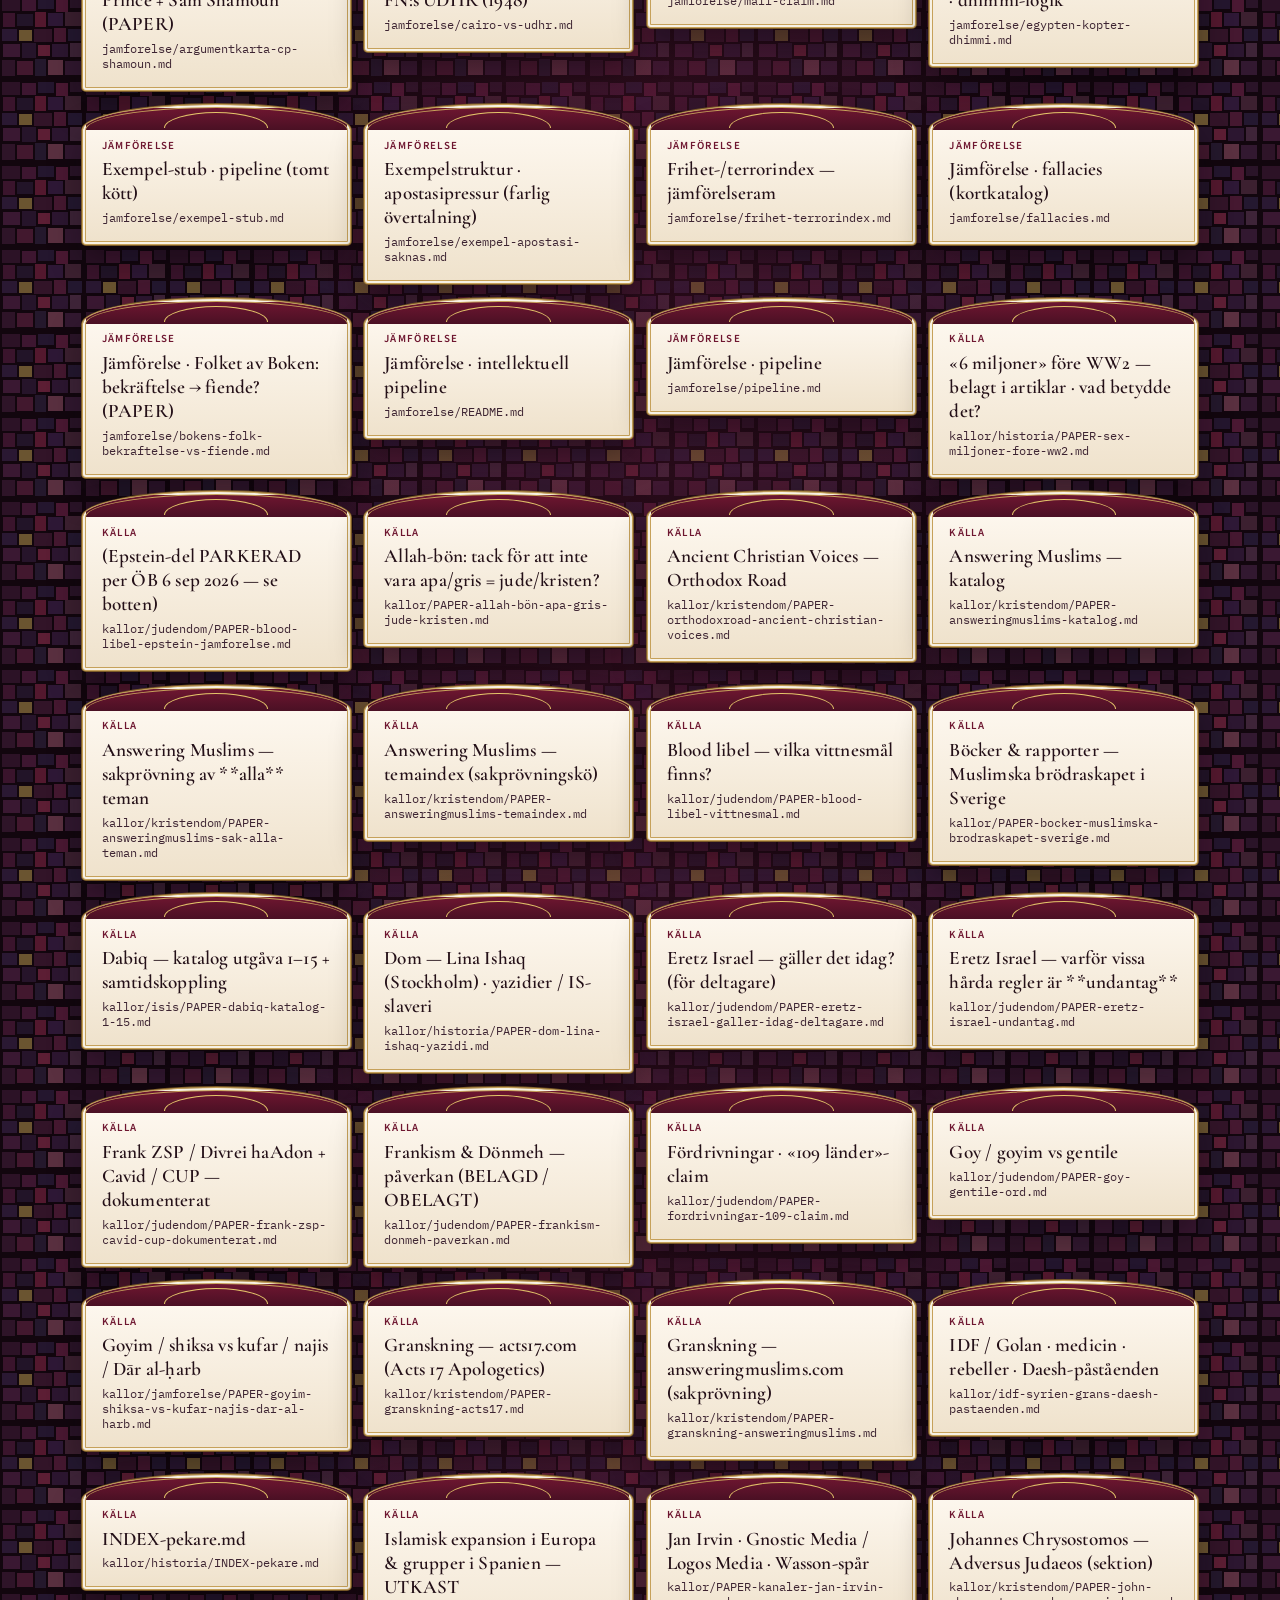
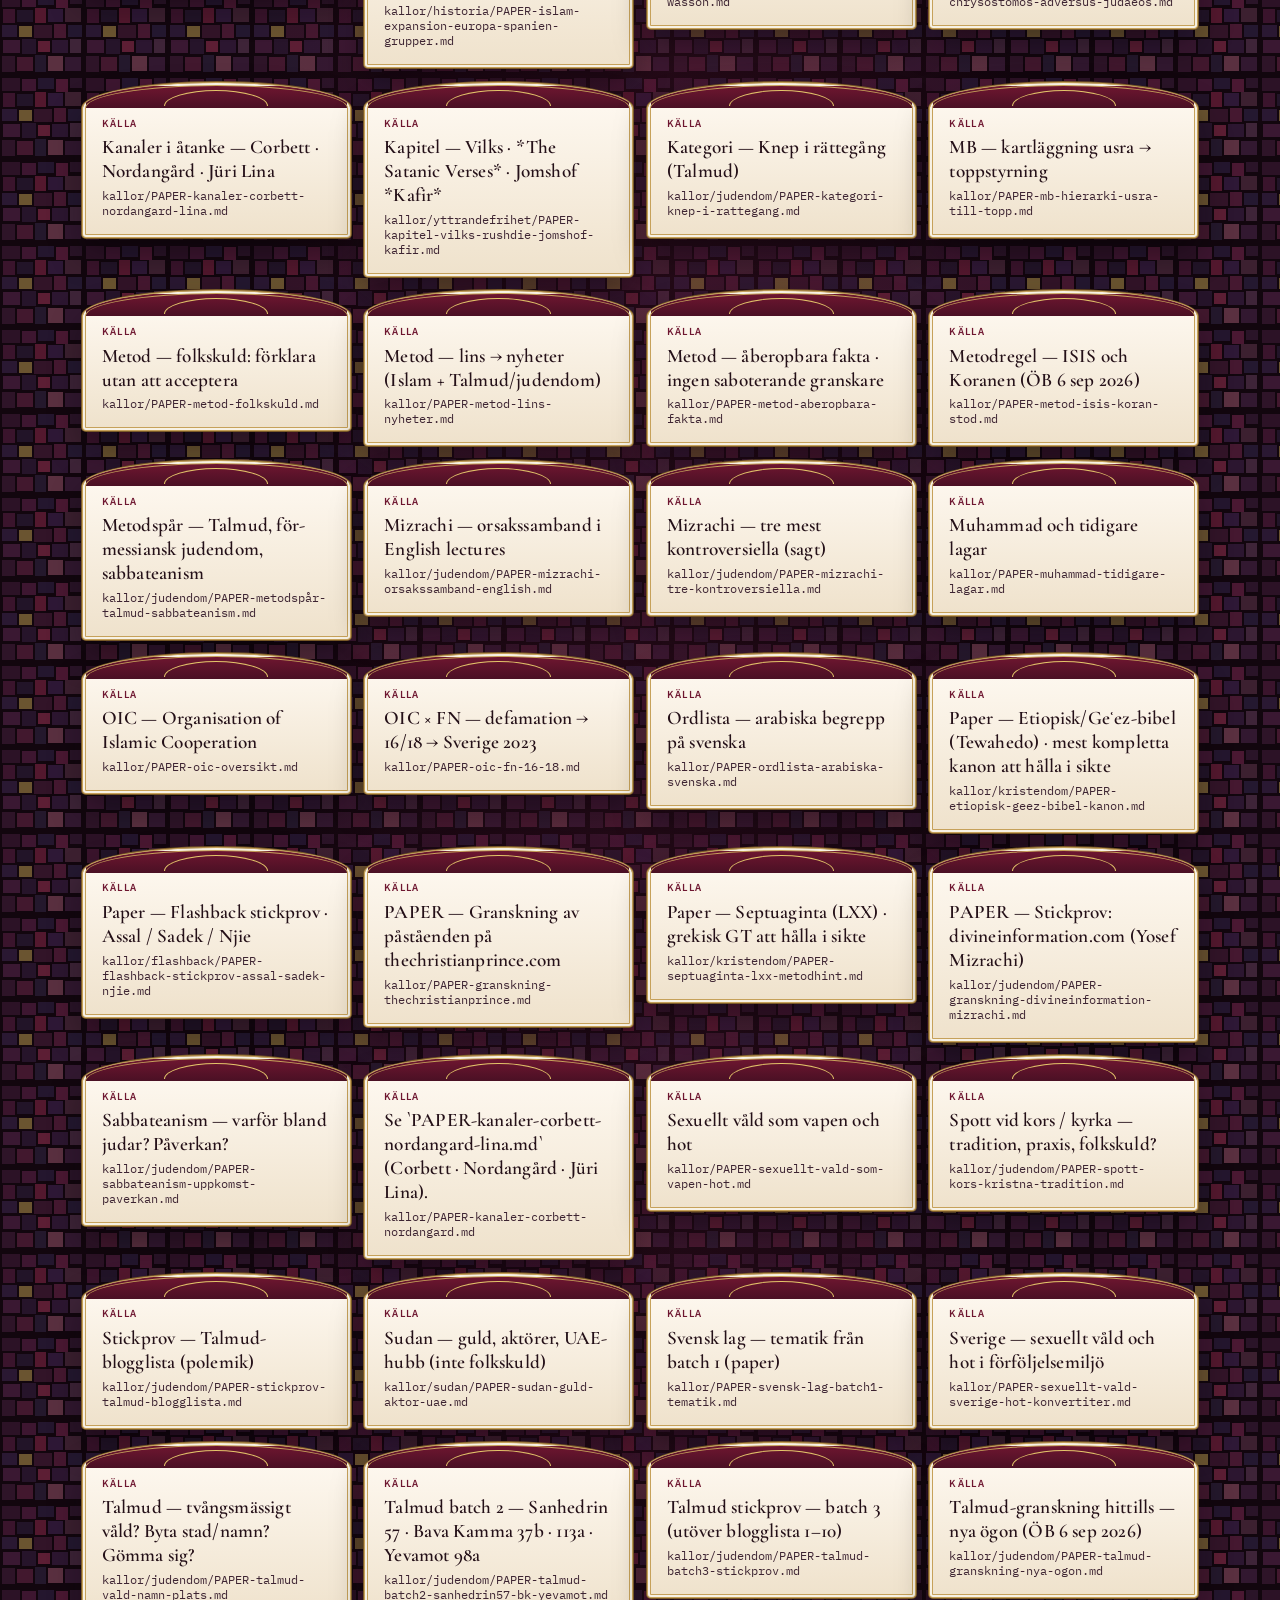
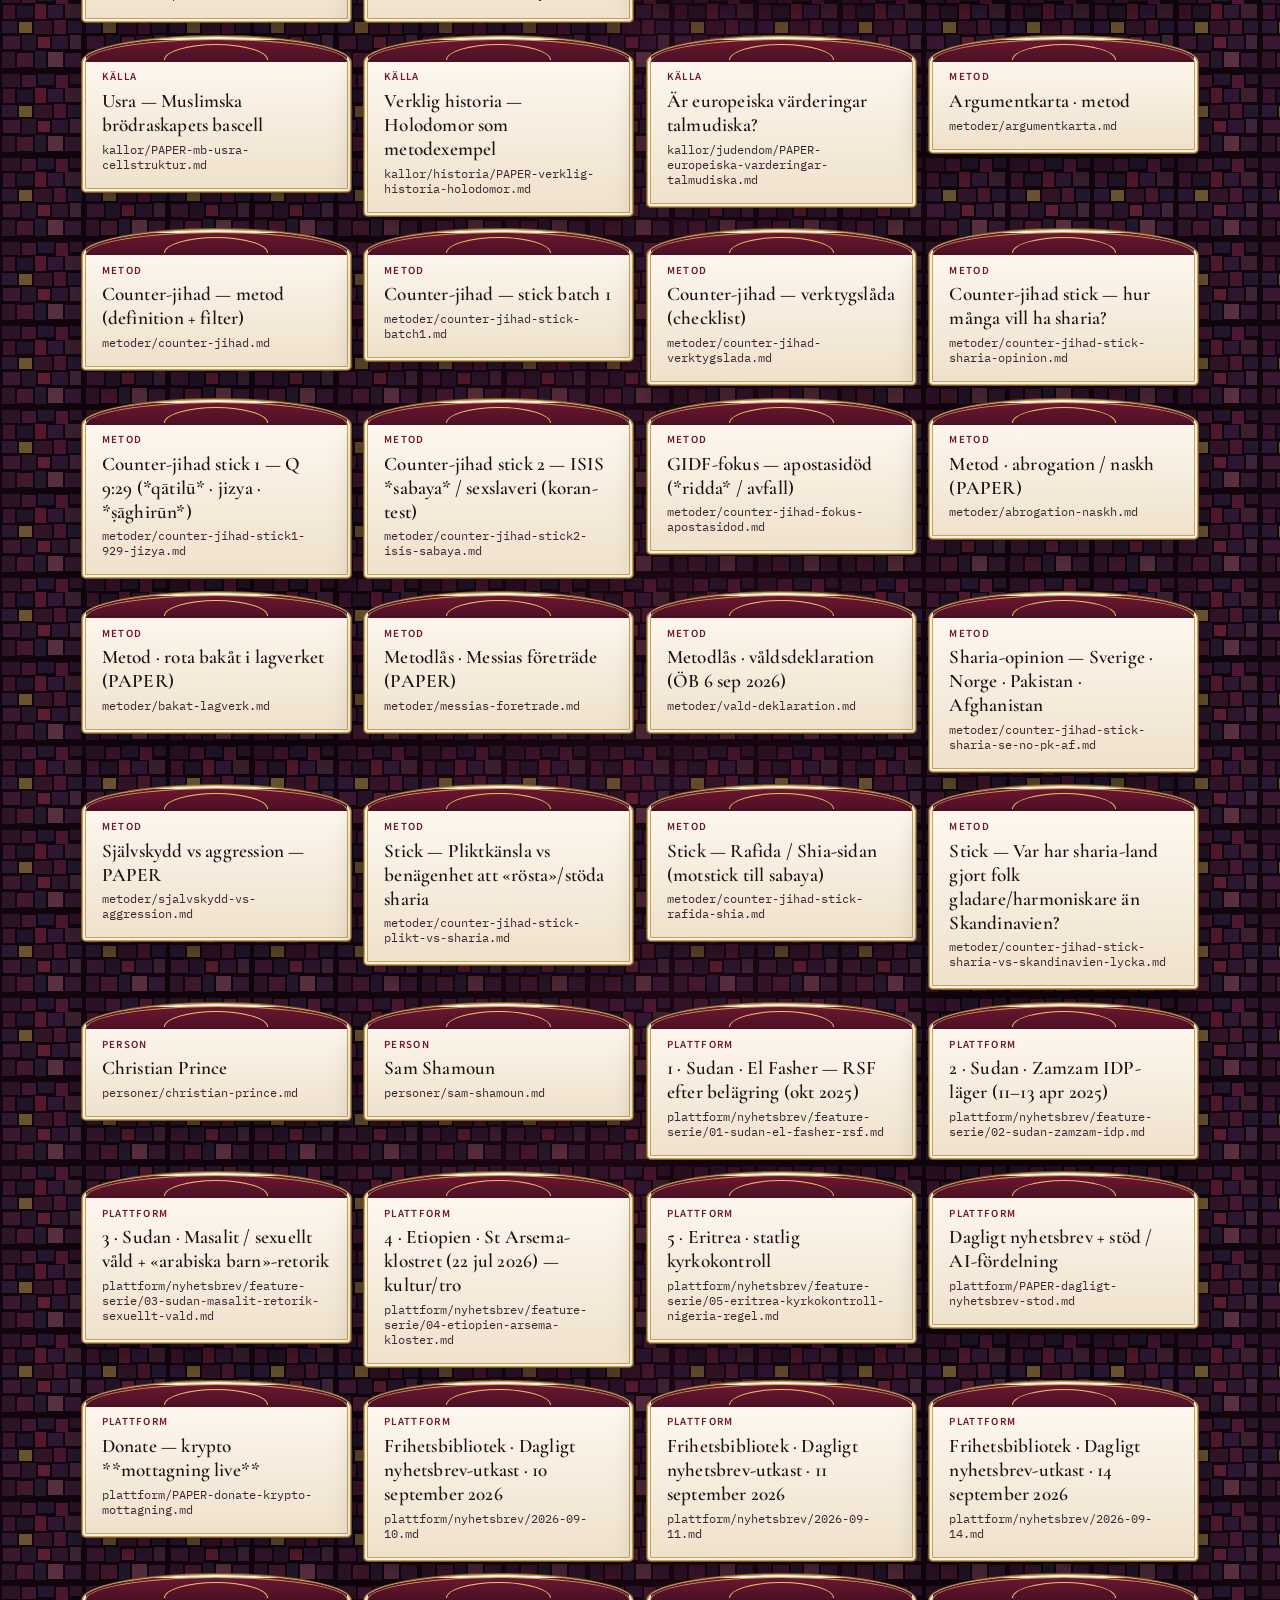
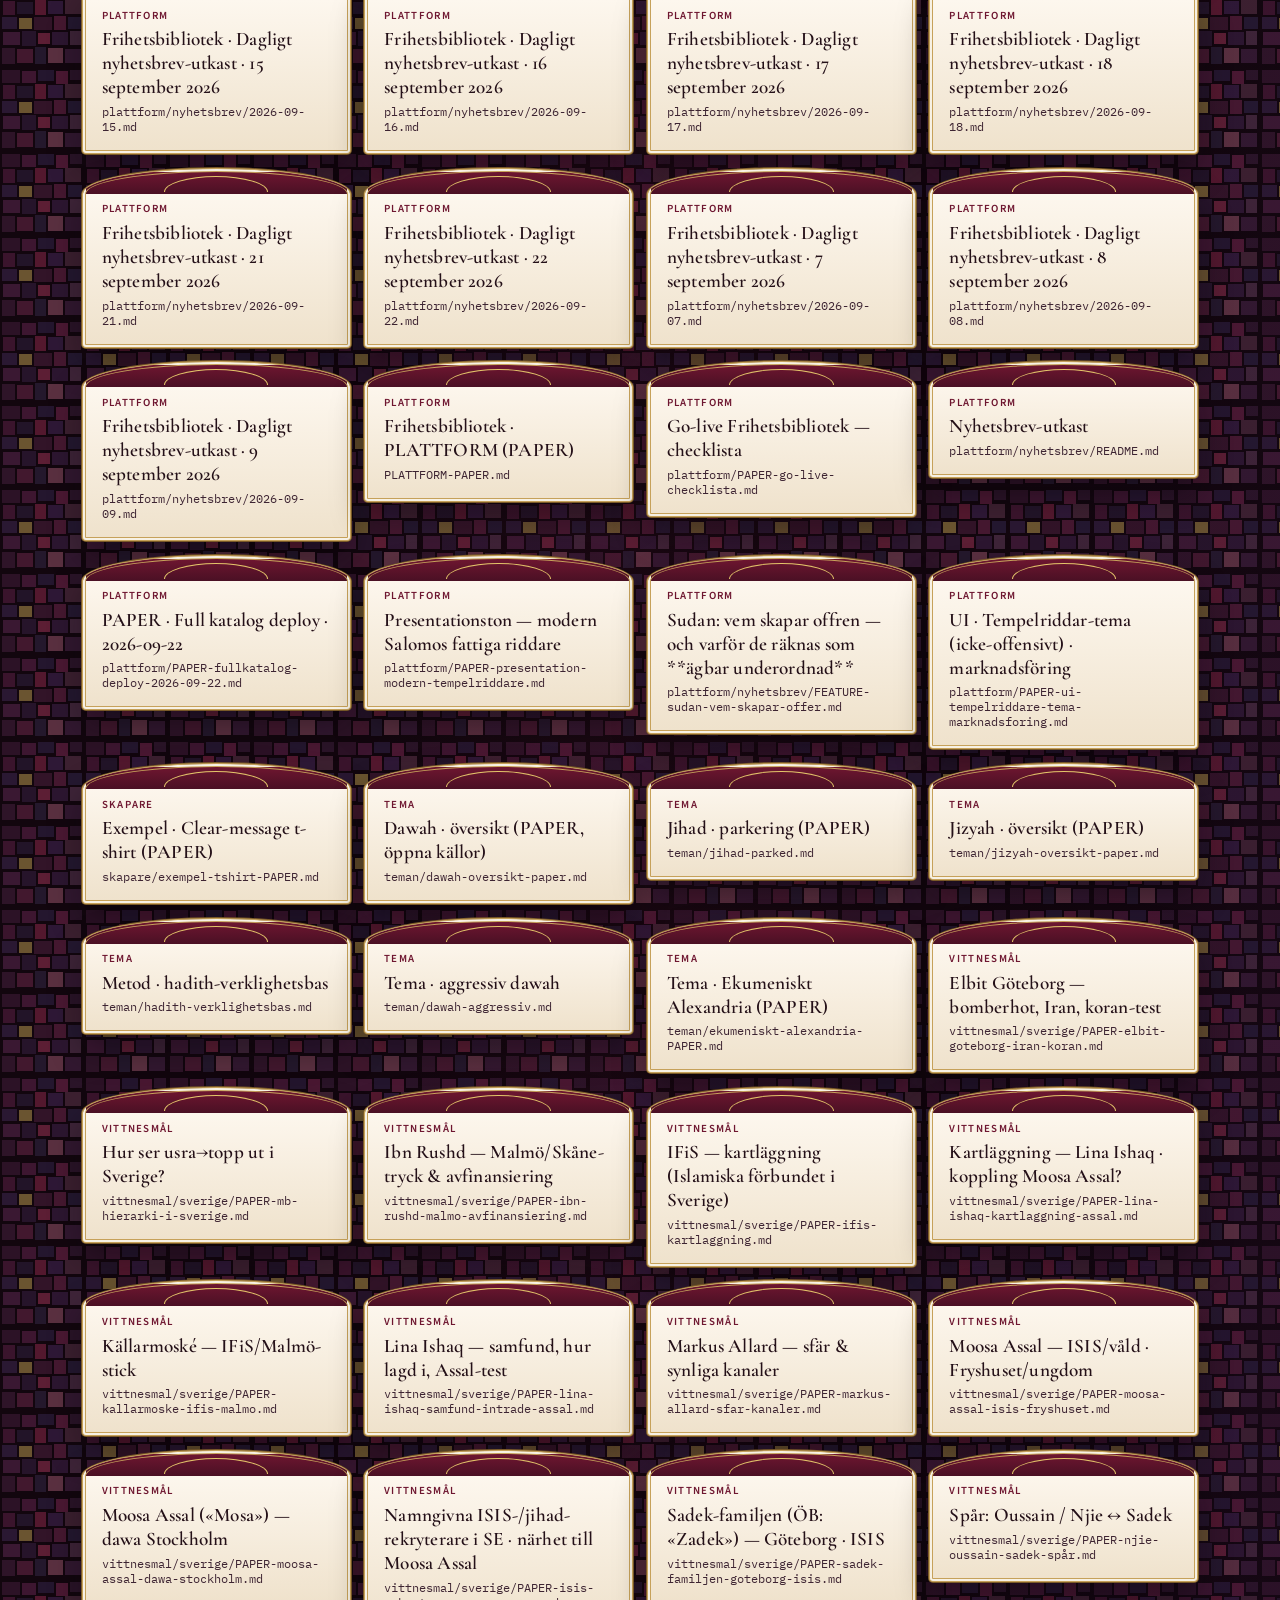
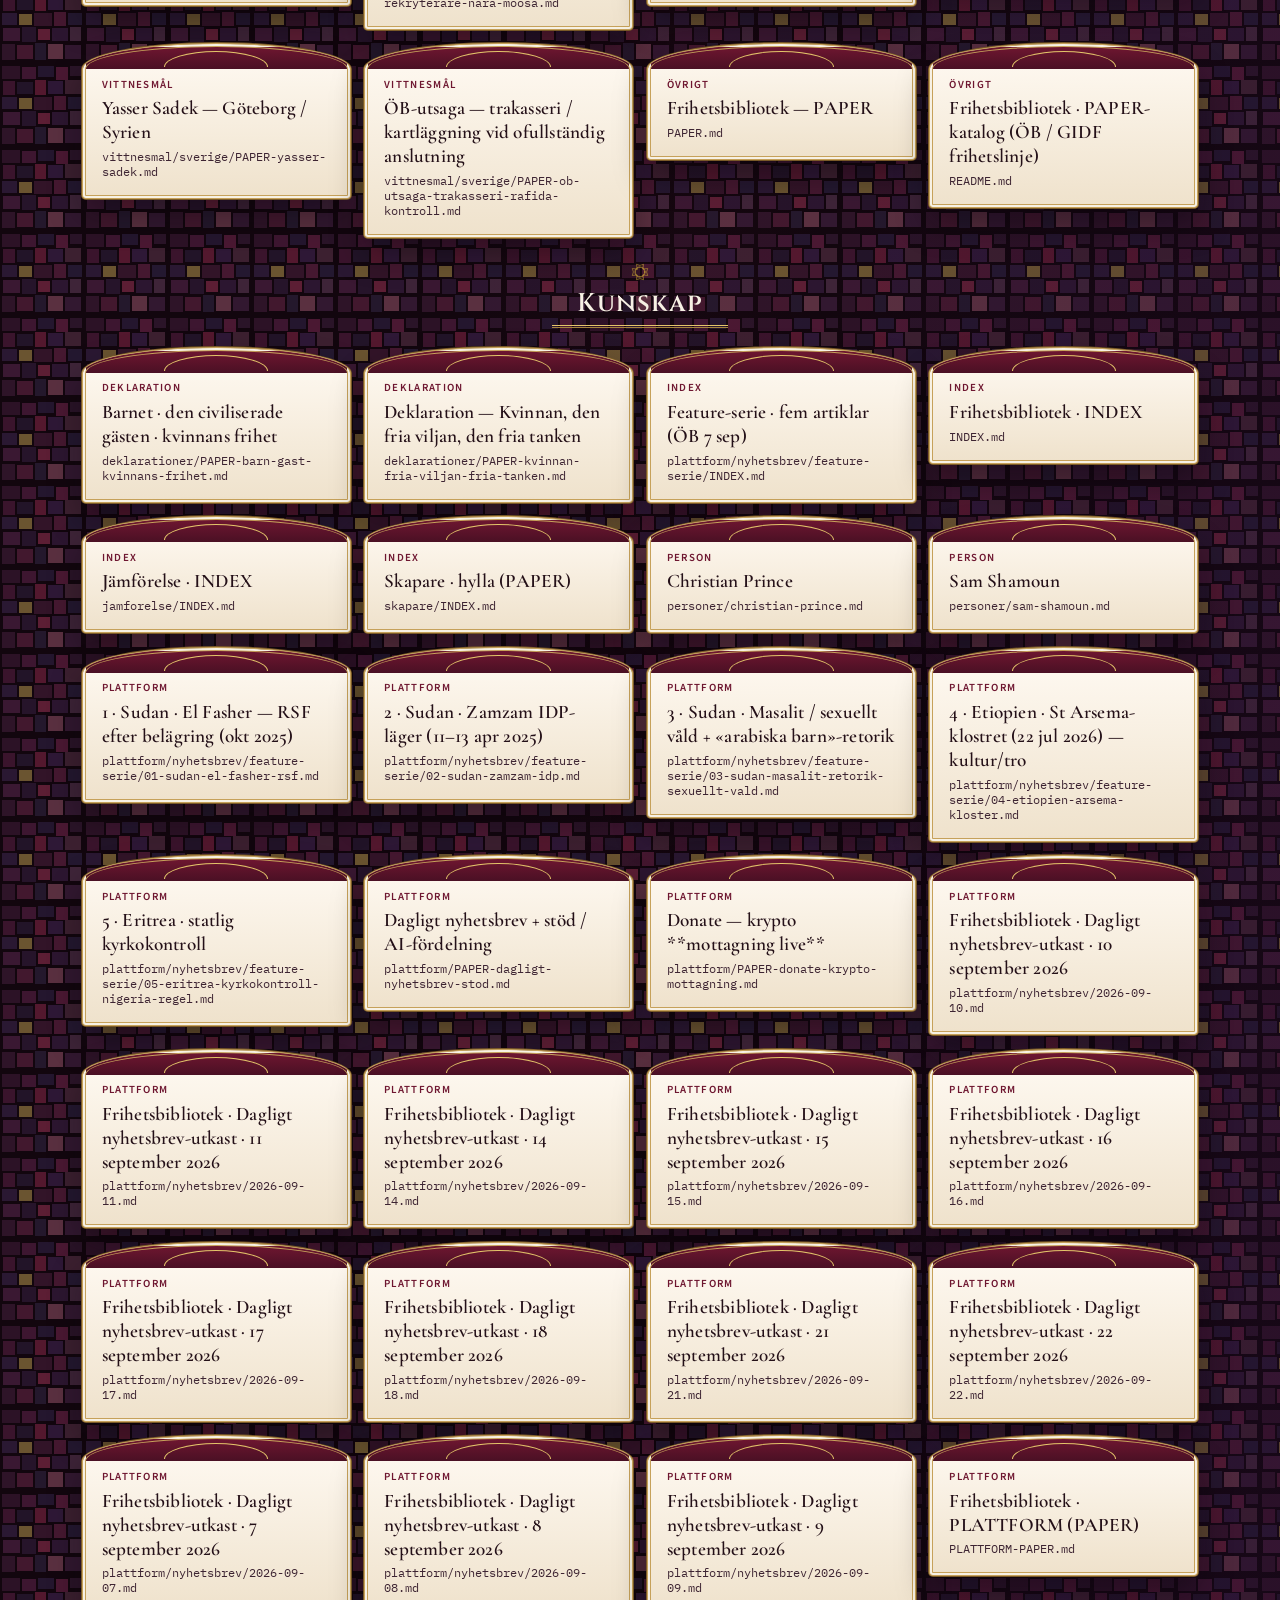
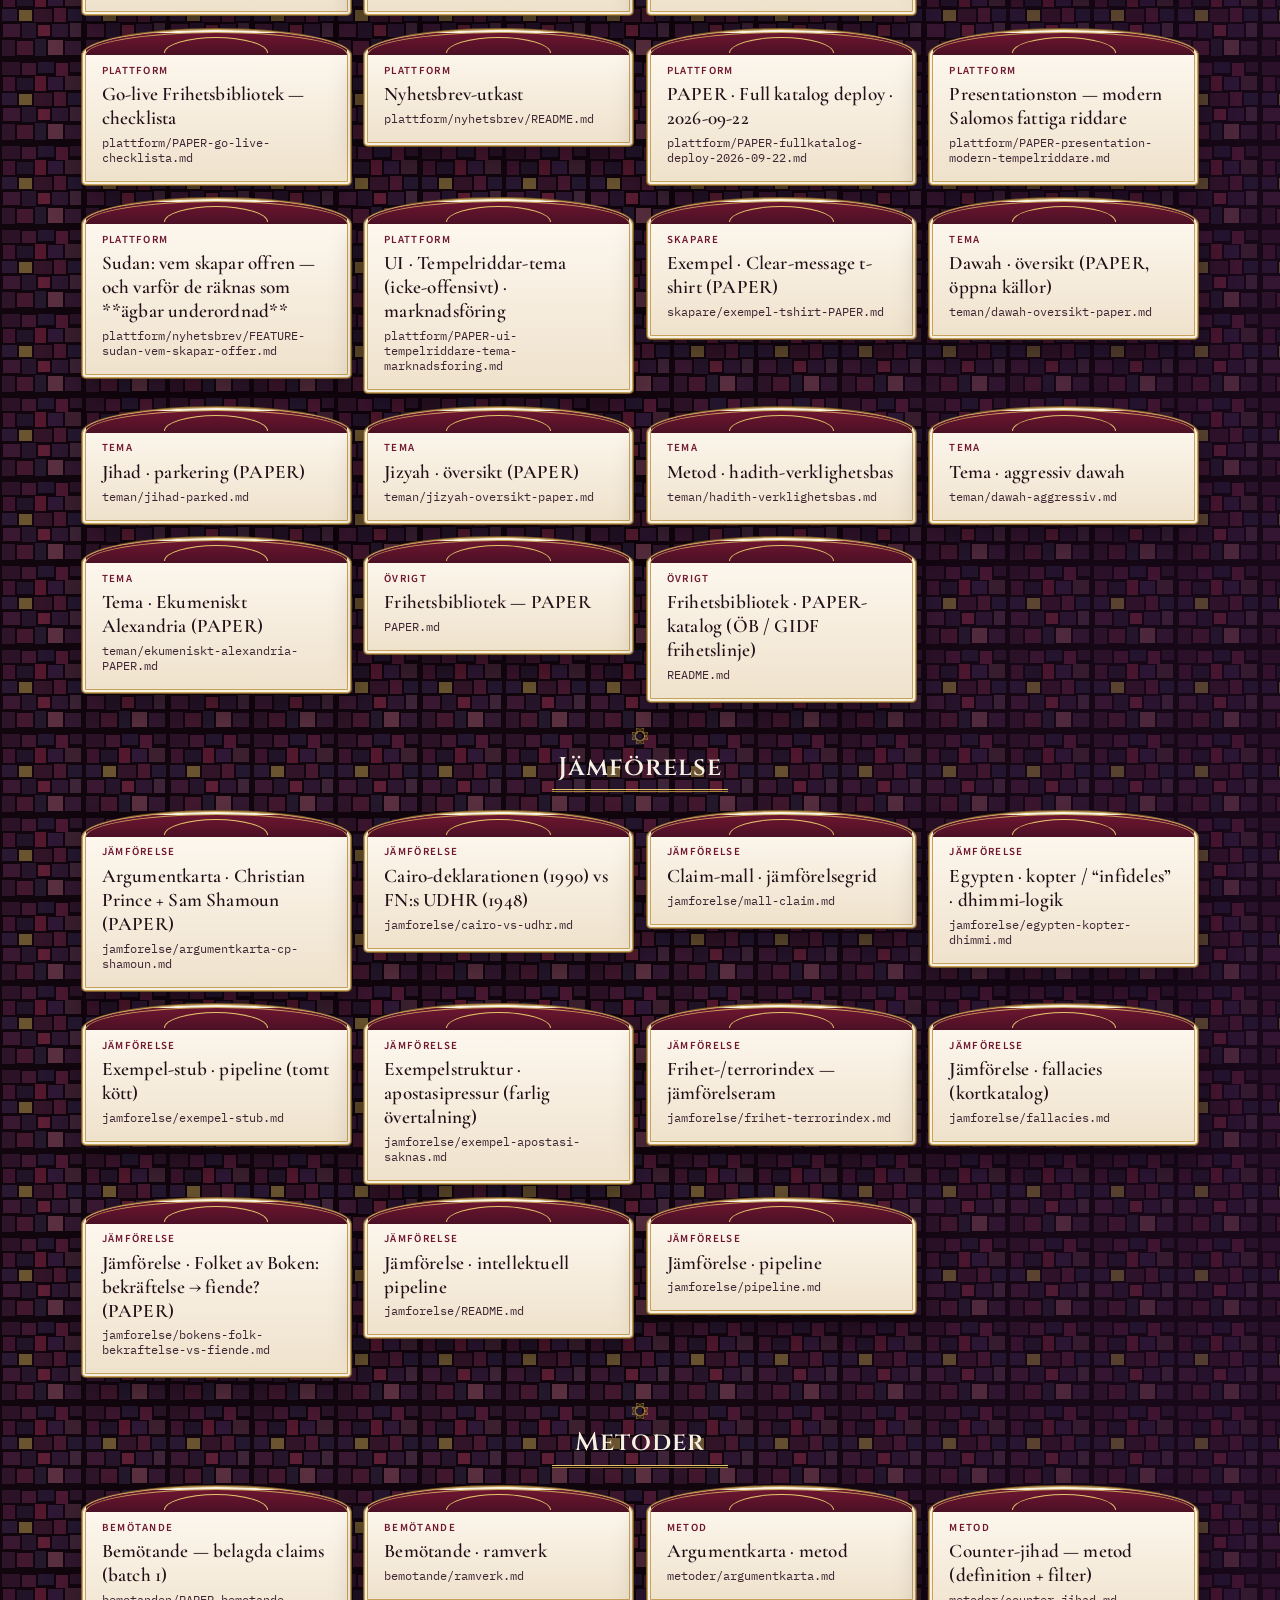
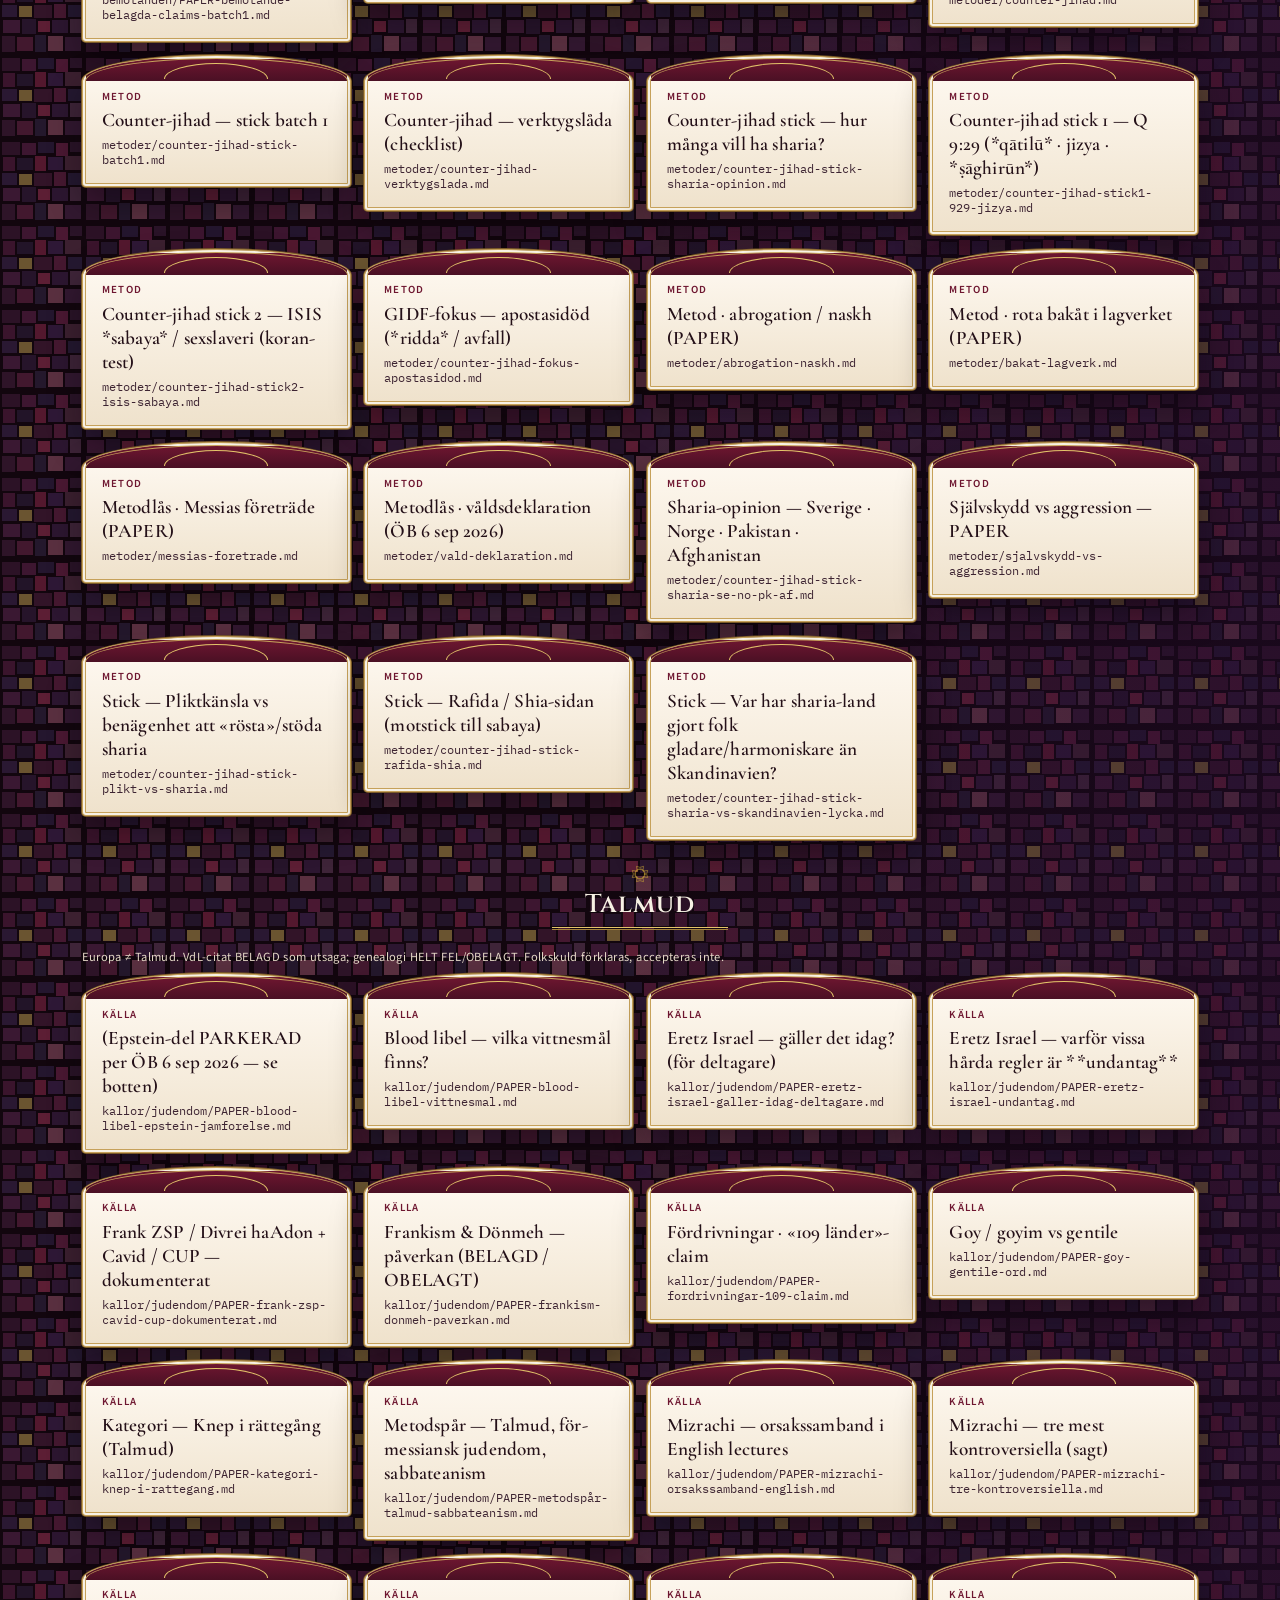
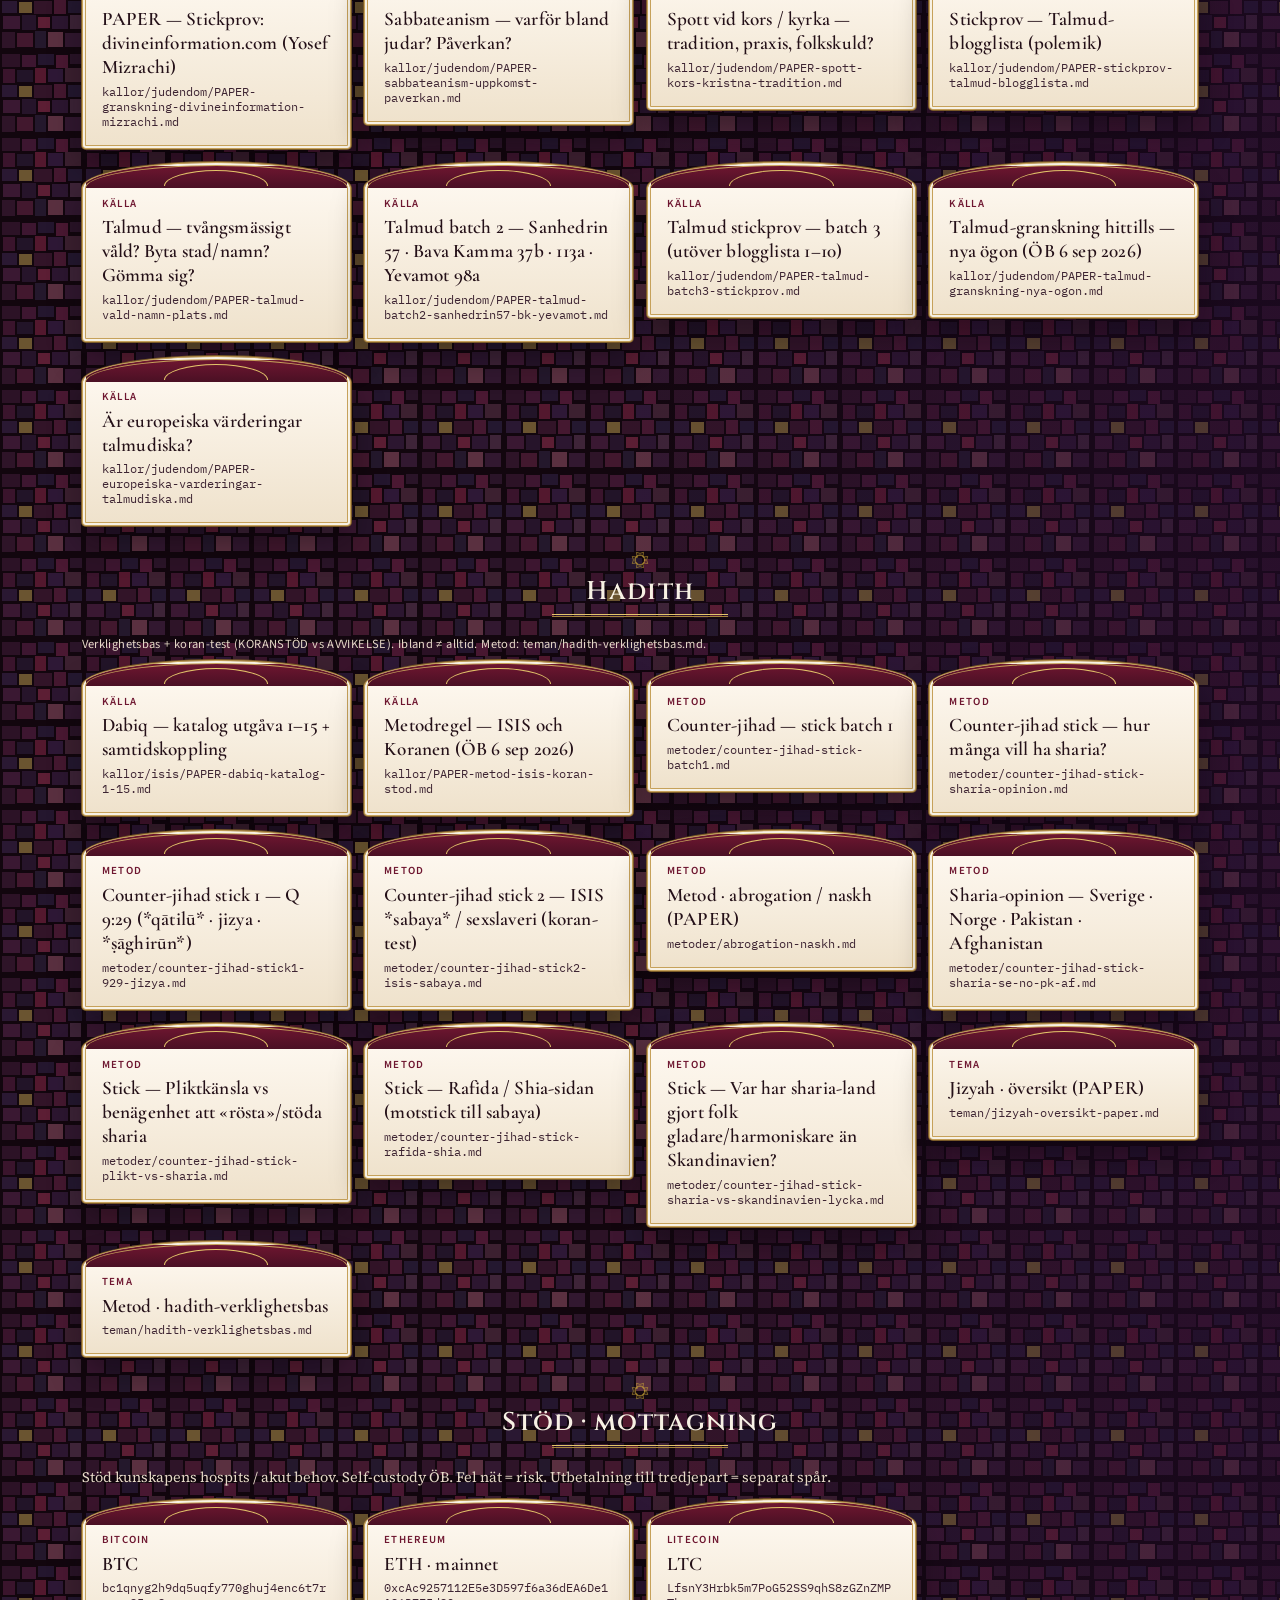
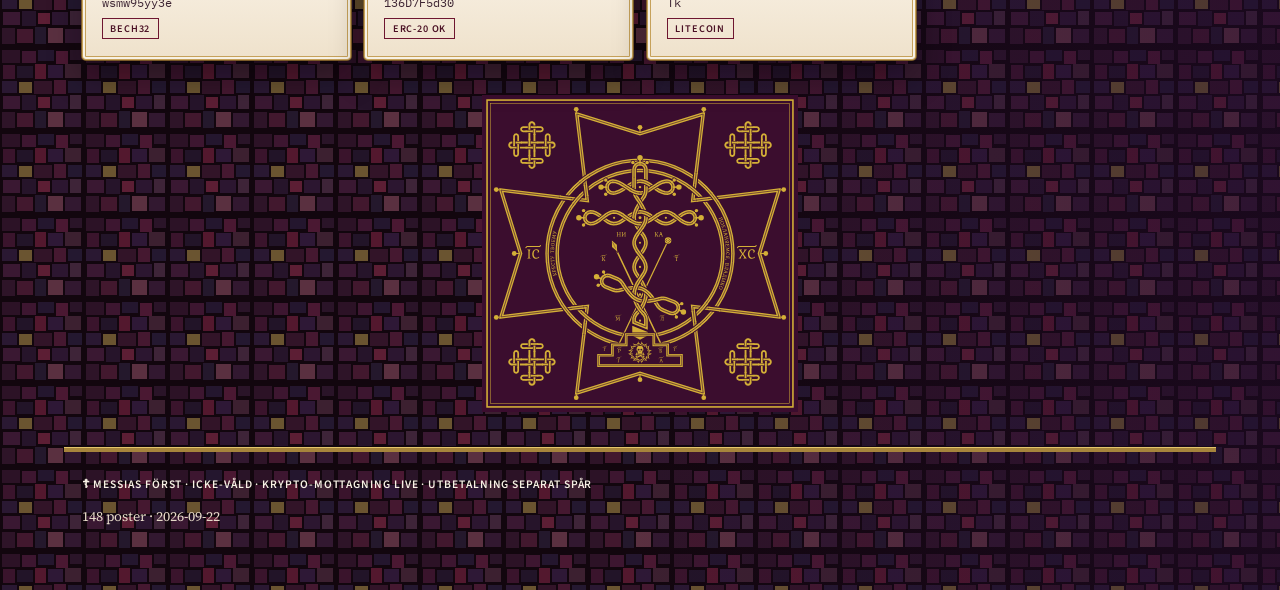
==== commit 1a968267: "Replace the Templar cross with the Slavic-Ethiopian cross emblem. Gold on dark surfaces, red on parc" ====
--- a/index.html
+++ b/index.html
@@ -5,13 +5,15 @@
   <meta name="viewport" content="width=device-width, initial-scale=1" />
   <title data-i18n-doc="doc.title">Frihetsbibliotek · Hospits</title>
   <meta name="description" data-i18n-content="meta.description" content="Kunskapens hospits — Messias först. Salomos fattiga riddare. Krypto-mottagning live (BTC/ETH/LTC). Utbetalning till tredjepart = separat spår." />
-  <link rel="icon" href="schema/favicon.svg" type="image/svg+xml" />
+  <link rel="icon" href="assets/favicon.svg" type="image/svg+xml" />
+  <meta property="og:image" content="https://artificer-vault-hivemindsysop.github.io/frihetsbibliotek-sida/assets/korsemblem-porfyr.svg" />
   <link rel="stylesheet" href="https://fonts.googleapis.com/css2?family=Cinzel:wght@500;600;700&family=Cormorant+Garamond:ital,wght@0,500;0,600;0,700;1,500&family=IBM+Plex+Mono:wght@400;500&family=Source+Sans+3:ital,wght@0,400;0,600;1,400&family=Source+Serif+4:ital,opsz,wght@0,8..60,400;0,8..60,600;1,8..60,400&display=swap" />
   <link rel="stylesheet" href="style.css" />
 </head>
 <body>
   <nav class="top" data-i18n-aria="nav.aria" aria-label="Navigering">
     <div class="inner">
+      <img class="emblem emblem-nav" src="assets/korsemblem-mark-guld.svg" width="44" height="44" alt="Korsémblem" data-i18n-alt="emblem.alt" />
       <span class="brand" data-i18n="nav.brand">☦ Hospits</span>
       <a href="frihet-sudan-guld.html" data-i18n="nav.nyhet">Nyhet</a>
       <a href="#alla-poster" data-i18n="nav.alla">Alla poster</a>
@@ -27,11 +29,11 @@
 
   <header class="hero">
     <div class="hero-panel">
-      <div class="schema-cross" aria-hidden="true"><svg class="cross-pattee" viewBox="0 0 100 100" focusable="false"><path fill="currentColor" d="M34 4h32l-8 34 38-8v40l-38-8 8 34H34l8-34L4 70V30l38 8z"/></svg></div>
+      <div class="emblem-seal"><img class="emblem emblem-hero" src="assets/korsemblem-guld.svg" width="210" height="210" alt="Korsémblem" data-i18n-alt="emblem.alt" /></div>
     <p class="stamp" data-i18n="hero.stamp">☦ Salomos fattiga riddare</p>
     <h1><span data-i18n="hero.title">Frihetsbibliotek</span> <span class="ox">☦</span></h1>
     <p class="lede" data-i18n-html="hero.lede"><b>Messias först.</b> Kunskapens hospits — skydda, undervisa, bjuda in. Stöd via krypto <b>mottagning live</b>. Utbetalning till tredjepart = separat spår.</p>
-    <div class="cross-divider" aria-hidden="true"><svg class="cross-pattee" viewBox="0 0 100 100" focusable="false"><path fill="currentColor" d="M34 4h32l-8 34 38-8v40l-38-8 8 34H34l8-34L4 70V30l38 8z"/></svg></div>
+    <div class="cross-divider" aria-hidden="true"><img src="assets/korsemblem-mark-rod.svg" alt="" width="22" height="22" /></div>
     </div>
   </header>
 
@@ -111,6 +113,7 @@
     </div>
   </section>
 
+  <figure class="emblem-plate"><img src="assets/korsemblem-porfyr.svg" width="340" height="340" alt="Korsémblem" data-i18n-alt="emblem.alt" /></figure>
   <footer class="site">
     <p class="stamp" data-i18n="footer.stamp">☦ Messias först · icke-våld · krypto-mottagning live · utbetalning separat spår</p>
     <p class="mute" id="load-meta" data-i18n="footer.loading">katalog…</p>
--- a/style.css
+++ b/style.css
@@ -109,14 +109,36 @@
 .lede { max-width: 40rem; margin: .55rem auto 0; font-size: 1.05rem; }
 .ox { color: var(--gold); font-weight: 600; }
 
-/* Cross pattée */
-.cross-pattee { display: block; width: 1.15rem; height: 1.15rem; }
-.schema-cross {
-  color: var(--crimson);
-  width: 3.4rem;
-  margin: .2rem auto .45rem;
-}
-.schema-cross .cross-pattee { width: 3.4rem; height: 3.4rem; }
+/* Cross emblem */
+.emblem { display: block; height: auto; }
+.emblem-nav {
+  width: 2.5rem;
+  height: 2.5rem;
+  flex: none;
+}
+.emblem-seal {
+  width: min(13.5rem, 70%);
+  margin: .1rem auto .45rem;
+  padding: .35rem;
+  border-radius: 50%;
+  background: radial-gradient(circle, #140810 0 64%, rgba(20, 8, 16, 0) 74%);
+}
+.emblem-hero { width: 100%; height: auto; }
+.emblem-on-light {
+  width: min(11.5rem, 68%);
+  height: auto;
+  margin: .15rem auto .55rem;
+}
+.emblem-plate {
+  width: min(22rem, 88%);
+  margin: 2.2rem auto 0;
+  padding: 0 1.1rem;
+}
+.emblem-plate img { width: 100%; height: auto; display: block; }
+main.post > .emblem-hero {
+  width: min(10.5rem, 62%);
+  margin: 0 auto .8rem;
+}
 .cross-divider {
   display: flex;
   align-items: center;
@@ -125,7 +147,7 @@
   margin: .9rem auto .15rem;
   color: var(--crimson);
 }
-.cross-divider .cross-pattee { width: 1.05rem; height: 1.05rem; flex: none; }
+.cross-divider img { width: 1.35rem; height: 1.35rem; flex: none; }
 .cross-divider::before,
 .cross-divider::after {
   content: "";
@@ -320,12 +342,9 @@
 }
 section.block > h2::before {
   content: "";
-  width: 1.05rem;
-  height: 1.05rem;
-  background-color: var(--gold);
-  -webkit-mask: url("schema/cross-pattee.svg") center / contain no-repeat;
-  mask: url("schema/cross-pattee.svg") center / contain no-repeat;
-  mask-mode: alpha;
+  width: 1.25rem;
+  height: 1.25rem;
+  background: url("assets/korsemblem-mark-guld.svg") center / contain no-repeat;
 }
 section.block > h2::after {
   content: "";
